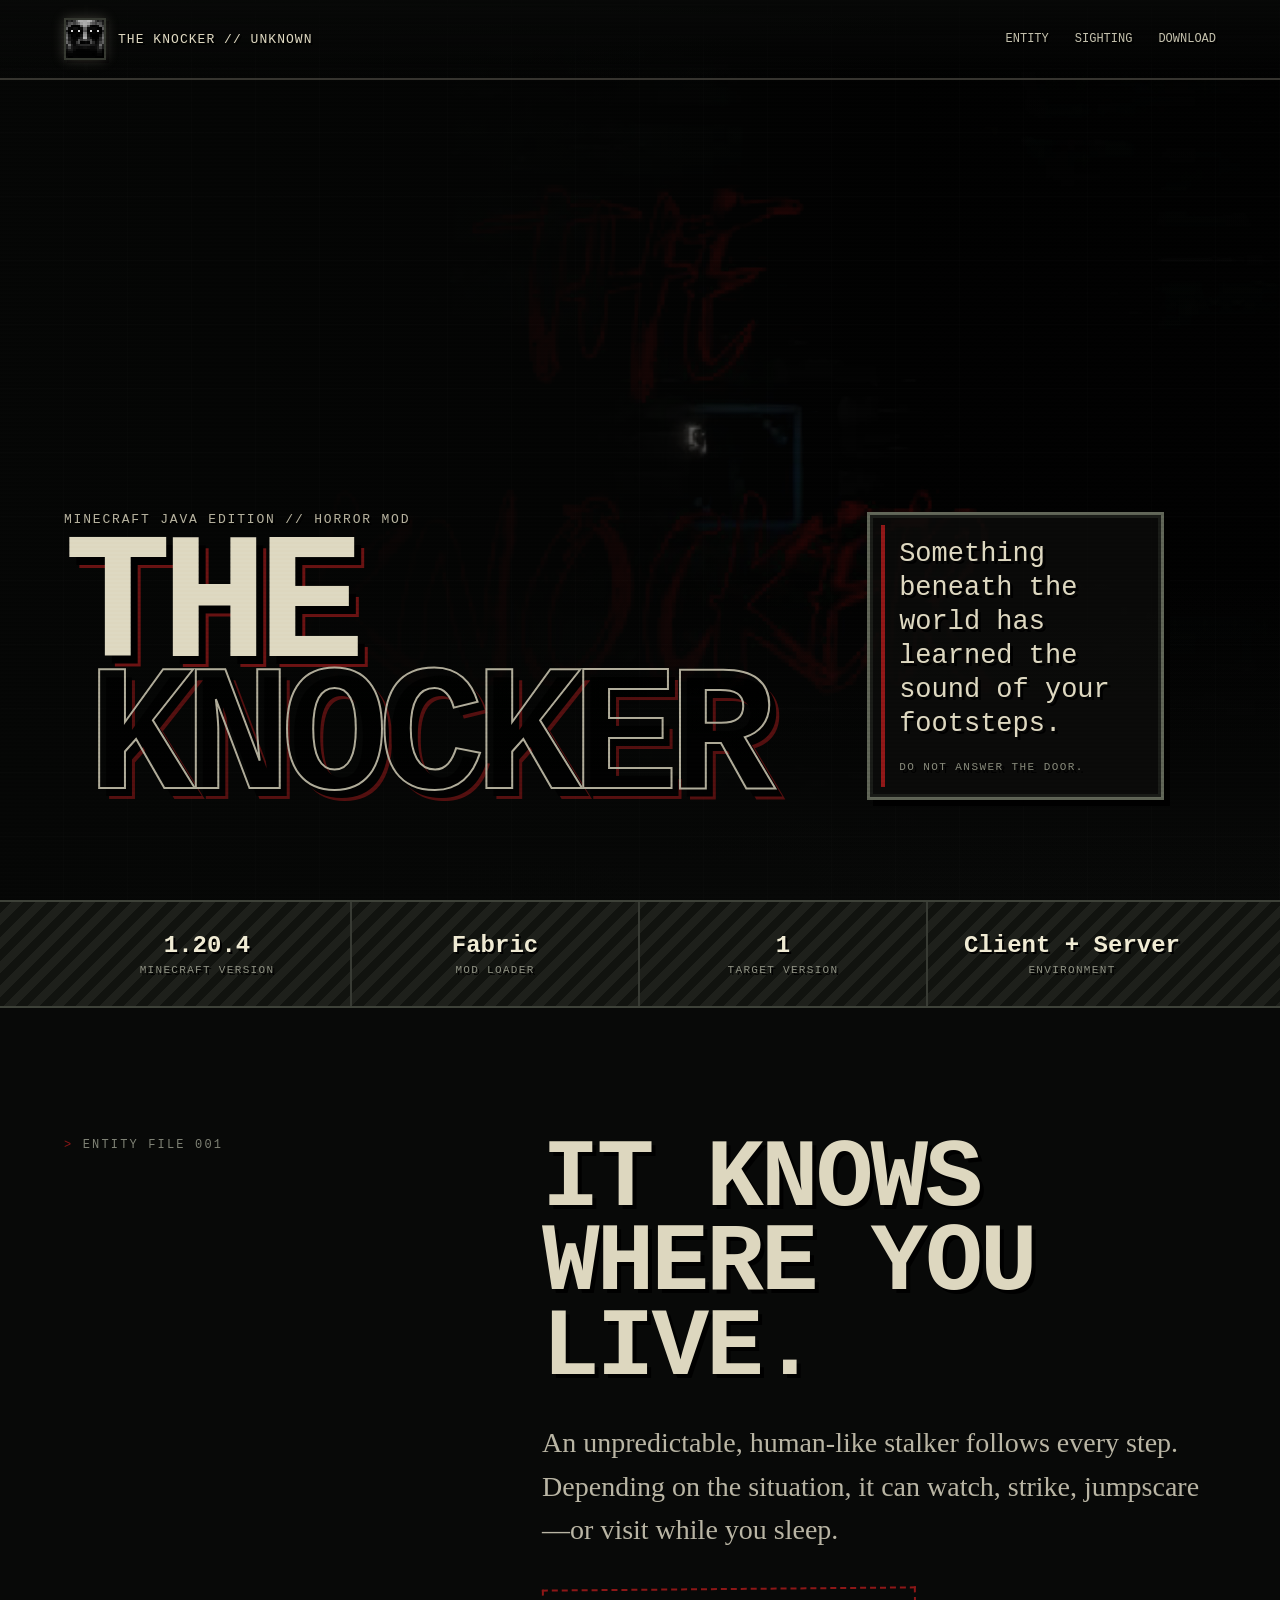
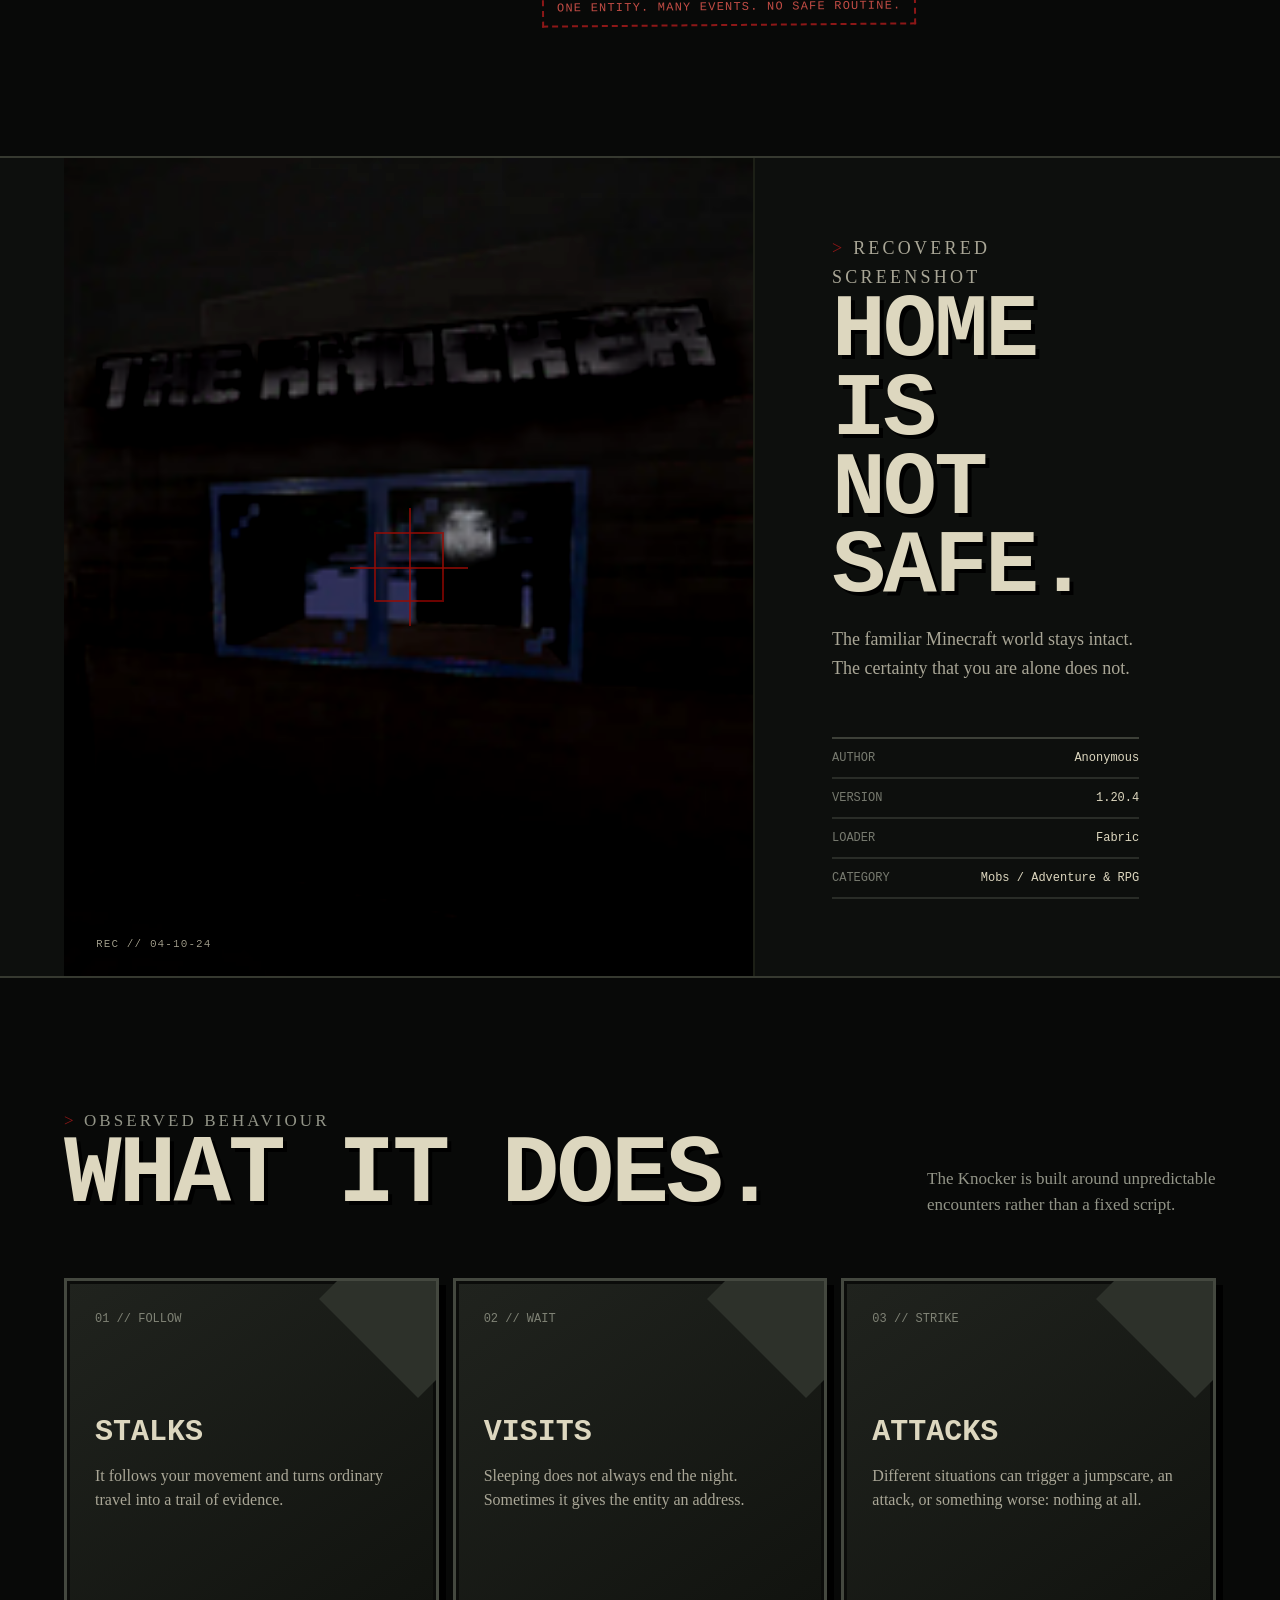
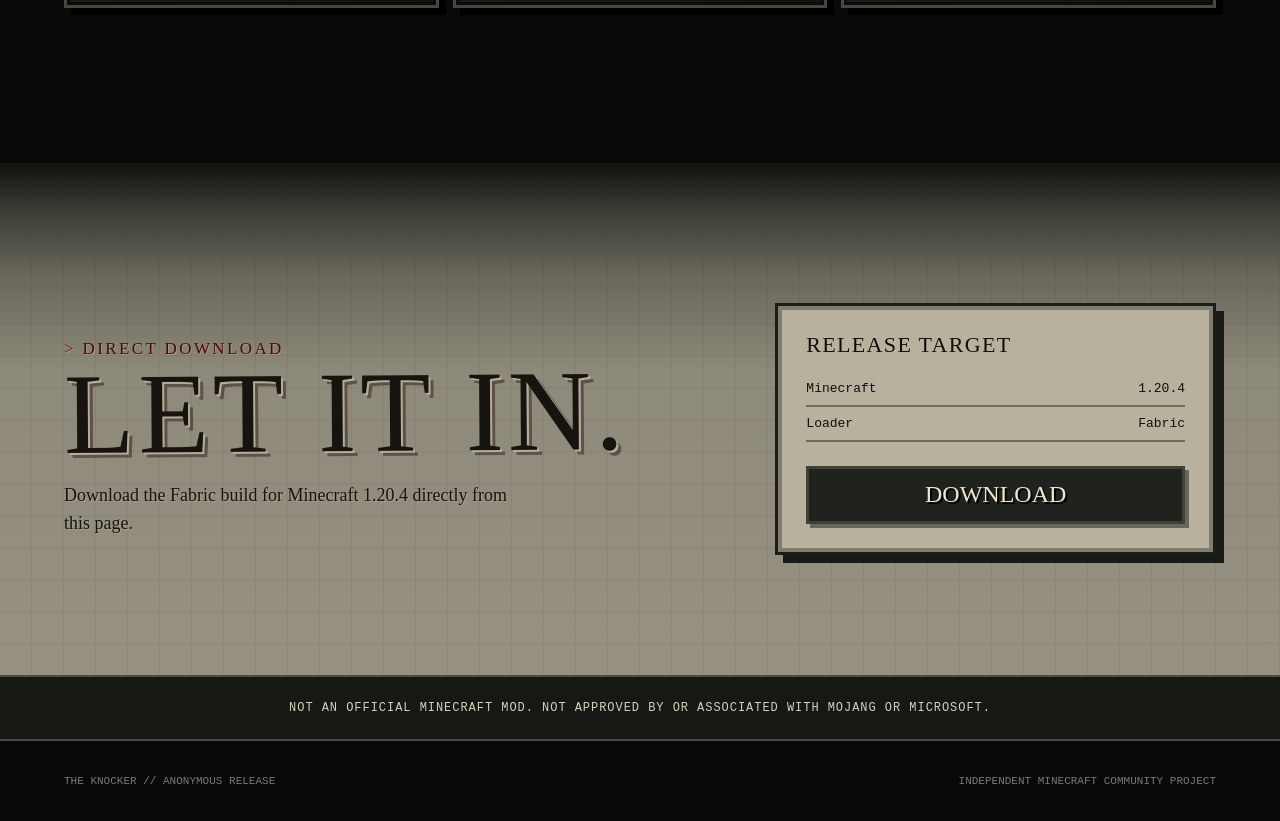
==== index.html @ 74c3fe3a "Publish The Knocker site" ====
<!doctype html>
<html lang="en">
<head>
  <meta charset="utf-8" />
  <meta name="viewport" content="width=device-width,initial-scale=1" />
  <meta name="referrer" content="no-referrer" />
  <meta http-equiv="Content-Security-Policy" content="default-src 'self'; style-src 'self' 'unsafe-inline' https://fonts.googleapis.com; font-src https://fonts.gstatic.com; img-src 'self'; script-src 'self' 'unsafe-inline'; connect-src 'none'; object-src 'none'; base-uri 'none'; form-action 'none'; upgrade-insecure-requests" />
  <meta name="theme-color" content="#090908" />
  <meta name="description" content="The Knocker — an unpredictable stalker for Minecraft. It follows every step and may visit while you sleep." />
  <title>The Knocker — Minecraft Horror Mod</title>
  <link rel="preconnect" href="https://fonts.googleapis.com" />
  <link rel="preconnect" href="https://fonts.gstatic.com" crossorigin />
  <link href="https://fonts.googleapis.com/css2?family=Creepster&family=Pixelify+Sans:wght@400..700&family=Special+Elite&display=swap" rel="stylesheet" />
  <style>
    :root { --void:#080908; --coal:#111310; --stone:#252821; --bone:#ddd7bf; --ash:#9c9a8d; --blood:#8d1717; --pixel:"Pixelify Sans","Courier New",monospace; --type:"Special Elite",Georgia,serif; --horror:"Creepster","Special Elite",serif; --gutter:clamp(20px,5vw,76px); }
    *{box-sizing:border-box} html{scroll-behavior:smooth;background:var(--void)} body{margin:0;background:var(--void);color:var(--bone);font-family:var(--pixel);overflow-x:hidden}
    body::after{content:"";position:fixed;inset:0;z-index:50;pointer-events:none;opacity:.11;background:repeating-linear-gradient(0deg,transparent 0 2px,#fff 3px,transparent 4px);mix-blend-mode:overlay}
    a{color:inherit} ::selection{background:var(--blood);color:#fff}.shell{width:min(1180px,calc(100% - var(--gutter)*2));margin-inline:auto}.pixel{image-rendering:pixelated}
    header{position:absolute;inset:0 0 auto;z-index:10;display:flex;align-items:center;justify-content:space-between;padding:18px var(--gutter);border-bottom:2px solid rgba(221,215,191,.22);background:linear-gradient(#070807e8,transparent)}
    .brand{display:flex;align-items:center;gap:12px;text-decoration:none;font-size:13px;letter-spacing:.08em;text-shadow:2px 2px #000}.brand img{width:42px;height:42px;object-fit:contain;background:#000;border:2px solid #34372f;box-shadow:inset 0 0 0 2px #090a09,0 0 12px rgba(221,215,191,.22),3px 3px #000}
    nav{display:flex;gap:26px}nav a{text-decoration:none;text-transform:uppercase;font-size:12px;color:#c1bea9;text-shadow:2px 2px #000}nav a:hover{color:#fff}
    .hero{position:relative;min-height:100svh;display:grid;align-items:end;isolation:isolate;background:#070807;overflow:hidden}.hero-bg{position:absolute;inset:0;z-index:-3;background:url("assets/knocker-head.webp") center/cover no-repeat;filter:brightness(.72) contrast(1.16) saturate(.72)}
    .hero::before{content:"";position:absolute;inset:0;z-index:-2;background:linear-gradient(90deg,rgba(5,6,5,.95) 0%,rgba(5,6,5,.58) 46%,rgba(5,6,5,.18) 72%),linear-gradient(0deg,var(--void) 0%,transparent 36%),radial-gradient(circle at 73% 46%,transparent 0 4%,rgba(0,0,0,.62) 52%,rgba(0,0,0,.9) 100%)}
    .hero::after{content:"";position:absolute;inset:0;z-index:-1;background:repeating-linear-gradient(90deg,transparent 0 63px,rgba(255,255,255,.018) 64px),repeating-linear-gradient(0deg,transparent 0 63px,rgba(255,255,255,.016) 64px)}
    .hero-inner{display:grid;grid-template-columns:1.15fr .85fr;gap:clamp(40px,8vw,110px);align-items:end;padding-top:140px;padding-bottom:92px}.kicker{margin:0 0 16px;color:#b5b19d;font-size:13px;letter-spacing:.14em;text-transform:uppercase;text-shadow:2px 2px #000}
    h1{margin:0;font-size:clamp(76px,14vw,196px);line-height:.74;letter-spacing:-.06em;text-transform:uppercase;text-shadow:7px 8px #000,10px 11px 0 rgba(141,23,23,.72)}h1 span{display:block;margin-left:.13em;color:transparent;-webkit-text-stroke:2px var(--bone);opacity:.78}
    .quote{position:relative;margin:0 0 8px;padding:22px 24px 22px 29px;border:3px solid #5d6254;background:rgba(11,12,10,.82);box-shadow:inset 0 0 0 3px #191b17,6px 6px #000;font-size:clamp(18px,2.5vw,27px);line-height:1.26;text-shadow:3px 3px #000}.quote::before{content:"";position:absolute;left:11px;top:10px;bottom:10px;width:4px;background:var(--blood)}.quote small{display:block;margin-top:20px;color:#858778;font-size:11px;letter-spacing:.13em;text-transform:uppercase}
    .stats{position:relative;border-block:2px solid #3e4239;background:#11130f}.stats::before{content:"";position:absolute;inset:0;opacity:.22;background:linear-gradient(135deg,transparent 25%,#4b5044 25% 50%,transparent 50% 75%,#4b5044 75%);background-size:24px 24px}.stats-grid{position:relative;display:grid;grid-template-columns:repeat(4,1fr)}.stat{padding:30px 22px;border-right:2px solid #383b34;text-align:center;text-shadow:2px 2px #000}.stat:last-child{border-right:0}.stat b{display:block;font-size:24px;color:#f0ebd4}.stat span{display:block;margin-top:5px;color:#8f9183;font-size:11px;letter-spacing:.12em;text-transform:uppercase}
    .intro{padding:130px 0}.section-grid{display:grid;grid-template-columns:.7fr 1.3fr;gap:clamp(50px,9vw,140px)}.label{margin:0;color:#7f8275;font-size:12px;letter-spacing:.18em;text-transform:uppercase}.label::before{content:"> ";color:var(--blood)}h2{margin:0;font-size:clamp(46px,7.5vw,102px);line-height:.88;letter-spacing:-.03em;text-transform:uppercase;text-shadow:4px 4px #000}.lede{max-width:680px;margin:30px 0 0;color:#b9b5a4;font:clamp(19px,2.2vw,28px)/1.55 var(--type)}.warning-line{display:inline-block;margin-top:36px;padding:10px 13px;border:2px dashed var(--blood);color:#c14c45;font-size:12px;letter-spacing:.1em;text-transform:uppercase;transform:rotate(-.5deg)}
    .sighting{border-block:2px solid #363930;background:#0d0f0d}.sighting-grid{display:grid;grid-template-columns:1.2fr .8fr;min-height:650px}.sighting-image{position:relative;min-height:520px;border-right:2px solid #363930;background:url("assets/knocker-banner.webp") center/cover no-repeat;filter:brightness(.85) contrast(1.22)}.sighting-image::after{content:"REC // 04-10-24";position:absolute;left:22px;bottom:18px;padding:8px 10px;background:#050605c7;color:#b9b6a6;font-size:11px;letter-spacing:.1em}.cross{position:absolute;left:50%;top:50%;width:70px;height:70px;border:2px solid rgba(173,38,31,.75);transform:translate(-50%,-50%)}.cross::before,.cross::after{content:"";position:absolute;background:rgba(173,38,31,.75)}.cross::before{left:-26px;right:-26px;top:33px;height:2px}.cross::after{top:-26px;bottom:-26px;left:33px;width:2px}
    .sighting-copy{display:flex;flex-direction:column;justify-content:space-between;padding:clamp(40px,6vw,82px)}.sighting-copy h2{font-size:clamp(52px,7vw,92px)}.sighting-copy p{color:#a9a696;font:18px/1.6 var(--type)}.case{margin:36px 0 0;border-top:2px solid #3d4038}.row{display:grid;grid-template-columns:130px 1fr;padding:12px 0;border-bottom:2px solid #292c27;font-size:12px}.row span:first-child{color:#777a6f;text-transform:uppercase}.row span:last-child{text-align:right}
    .behaviour{padding:130px 0 155px}.behaviour-head{display:flex;align-items:end;justify-content:space-between;gap:40px;margin-bottom:60px}.behaviour-head p{max-width:34ch;margin:0;color:#929487;font:17px/1.55 var(--type)}.tiles{display:grid;grid-template-columns:repeat(3,1fr);gap:14px}.tile{position:relative;min-height:330px;padding:28px;border:3px solid #44483f;background:linear-gradient(145deg,#20231e,#11130f);box-shadow:inset 0 0 0 3px #0b0c0a,7px 7px #000;overflow:hidden}.tile::before{content:"";position:absolute;width:140px;height:140px;right:-52px;top:-52px;background:#2d312a;transform:rotate(45deg)}.tile-num{position:relative;color:#7f8275;font-size:12px}.tile h3{position:relative;margin:88px 0 15px;font-size:30px;text-transform:uppercase}.tile p{position:relative;margin:0;color:#aaa797;font:16px/1.5 var(--type)}
    .download{position:relative;padding:140px 0 120px;background:linear-gradient(180deg,#10110e 0,#3b3b34 46px,#69675b 112px,#8e8a7b 210px,#969181 100%);color:#100f0d;overflow:hidden}.download::before{content:"";position:absolute;inset:0;opacity:.19;background:repeating-linear-gradient(0deg,transparent 0 31px,#37382f 32px),repeating-linear-gradient(90deg,transparent 0 31px,#37382f 32px)}.download-grid{position:relative;display:grid;grid-template-columns:1.15fr .85fr;gap:clamp(40px,9vw,120px);align-items:end}.download h2{font-family:var(--horror);font-weight:400;letter-spacing:.035em;color:#17140f;text-shadow:2px 2px #b4ae99,5px 5px rgba(25,4,3,.42);font-size:clamp(64px,9vw,132px);transform:rotate(-.4deg)}.download .label{color:#4b0907;font-family:var(--horror);font-size:17px;letter-spacing:.14em;text-shadow:1px 1px rgba(218,206,176,.35)}.download p{max-width:50ch;font:18px/1.55 var(--type);color:#161510;text-shadow:1px 1px rgba(222,215,192,.25)}.download-card{padding:28px;border:3px solid #1b1d19;background:#b8b19e;box-shadow:inset 0 0 0 4px #817d6e,8px 8px #181a16}.download-card strong{display:block;margin-bottom:16px;font:22px/1 var(--horror);letter-spacing:.06em;text-transform:uppercase}.download-card ul{margin:0 0 24px;padding:0;list-style:none;font-size:13px}.download-card li{display:flex;justify-content:space-between;padding:9px 0;border-bottom:2px solid #6f6c60}.cta{display:block;min-height:58px;padding:16px 20px;background:#20221d;color:#eee7cf;font:0/1 var(--horror);letter-spacing:.08em;text-align:center;text-decoration:none;text-transform:uppercase;box-shadow:inset 0 0 0 3px #3e4138,4px 4px #68665d;text-shadow:2px 2px #000;transition:background .16s ease,color .16s ease,letter-spacing .16s ease}.cta::after{content:attr(data-default);font-size:24px}.cta:hover,.cta:focus-visible{background:#2b0807;color:#f0ded2;letter-spacing:.12em}.cta:hover::after,.cta:focus-visible::after{content:attr(data-hover)}.cta:active{transform:translate(2px,2px);box-shadow:inset 0 0 0 3px #45483f,2px 2px #77756a}
    .download-card{position:relative;isolation:isolate}.cta[aria-disabled="true"]{cursor:pointer}
    .watchers{position:absolute;inset:-54px -38px;z-index:-1;pointer-events:none}
    .eye{--delay:.25s;position:absolute;width:70px;height:36px;filter:drop-shadow(0 3px 7px rgba(0,0,0,.9));opacity:0;transform:scale(.45) rotate(var(--rot,-2deg));transition:opacity .25s ease,transform .3s cubic-bezier(.2,1.5,.4,1)}
    .eye::before{display:none}
    .eyeball{position:absolute;top:10px;width:26px;height:16px;overflow:hidden;border:1px solid #3b1715;background:linear-gradient(110deg,rgba(84,18,15,.55),transparent 28% 70%,rgba(104,19,17,.62)),radial-gradient(ellipse at 48% 45%,#ddd5bd 0 28%,#b5aa91 62%,#6f6353 100%);box-shadow:inset 0 4px 5px rgba(33,2,2,.58),inset 0 -2px 3px rgba(73,4,4,.72),0 0 5px rgba(142,24,20,.7);transform:skewX(var(--skew,0deg));animation:eye-blink 3.6s var(--delay) infinite;clip-path:polygon(0 53%,12% 19%,42% 2%,77% 13%,100% 47%,88% 80%,53% 100%,18% 87%)}
    .eyeball.left{left:7px;--skew:-8deg}.eyeball.right{right:7px;top:11px;--skew:7deg;clip-path:polygon(0 45%,18% 13%,53% 1%,88% 18%,100% 58%,79% 89%,42% 100%,10% 78%)}
    .eyeball::before{content:"";position:absolute;inset:-5px;z-index:1;opacity:.95;background:linear-gradient(18deg,transparent 47%,#8f1917 48% 51%,transparent 52%),linear-gradient(42deg,transparent 46%,#66100f 47% 50%,transparent 51%),linear-gradient(-22deg,transparent 45%,#a1221d 46% 49%,transparent 50%),linear-gradient(-51deg,transparent 47%,#751311 48% 51%,transparent 52%);mix-blend-mode:multiply;transform:scale(1.15)}
    .eyeball::after{content:"";position:absolute;inset:0;z-index:3;background:linear-gradient(#170303a8,transparent 36% 66%,#2503029c);box-shadow:inset 0 0 5px #3d0807}
    .pupil{position:absolute;left:50%;top:52%;z-index:2;width:11px;height:13px;border-radius:48%;background:radial-gradient(circle at 33% 26%,#e6dec8 0 4%,transparent 5%),radial-gradient(circle,#000 0 57%,#30120e 59% 71%,#090807 73%);box-shadow:0 0 0 1px rgba(80,9,7,.72),0 0 4px #3e0504;transform:translate(calc(-50% + var(--look-x,0px)),calc(-50% + var(--look-y,0px)));transition:transform .07s linear}
    .eye:nth-child(1){left:2%;top:11%;--rot:-12deg;--delay:.15s}.eye:nth-child(2){left:36%;top:0;--rot:7deg;--delay:.5s}.eye:nth-child(3){right:1%;top:17%;--rot:14deg;--delay:.3s}.eye:nth-child(4){right:0;top:59%;--rot:-8deg;--delay:.8s}.eye:nth-child(5){right:24%;bottom:0;--rot:9deg;--delay:.12s}.eye:nth-child(6){left:18%;bottom:2%;--rot:-14deg;--delay:.65s}.eye:nth-child(7){left:0;top:62%;--rot:5deg;--delay:.95s}.download-card:is(:hover,:focus-within) .eye{opacity:.98;transform:scale(1) rotate(var(--rot,-2deg))}.download-card:is(:hover,:focus-within){box-shadow:inset 0 0 0 4px #aaa58f,8px 8px #22241f,0 0 32px rgba(141,23,23,.2)}
    .fright{position:fixed;inset:0;z-index:100;display:grid;place-items:center;background:radial-gradient(circle,rgba(72,0,0,.35),rgba(0,0,0,.96) 64%);opacity:0;visibility:hidden;pointer-events:none}.fright strong{position:relative;color:#e6dfc7;font-size:clamp(38px,8vw,110px);line-height:.9;text-align:center;text-shadow:-4px 0 #8d1717,4px 0 #23331e,8px 8px #000;transform:scale(.72)}.fright strong::after{content:"IT KNOWS YOU CLICKED";position:absolute;inset:0;color:#8d1717;clip-path:inset(46% 0 38% 0);transform:translateX(7px)}body.haunted .fright{visibility:visible;animation:fright-in 1.45s ease both}body.haunted .fright strong{animation:message-hit 1.45s steps(2,end) both}body.haunted main{animation:screen-jolt .34s steps(2,end) 2}
    @keyframes eye-blink{0%,38%,42%,100%{scale:1 1}40%{scale:1 .04}}@keyframes fright-in{0%{opacity:0}10%,72%{opacity:1}100%{opacity:0}}@keyframes message-hit{0%{transform:scale(.65);filter:blur(5px)}12%{transform:scale(1.04);filter:none}45%{transform:translateX(-7px) skewX(2deg)}48%{transform:translateX(8px) skewX(-3deg)}100%{transform:scale(.98)}}@keyframes screen-jolt{0%,100%{transform:none}25%{transform:translate(4px,-3px)}50%{transform:translate(-5px,2px)}75%{transform:translate(2px,4px)}}
    .legal{padding:22px var(--gutter);border-block:2px solid #4a4d44;background:#161814;color:#d5d0bd;text-align:center;font-size:12px;letter-spacing:.08em;line-height:1.5;text-transform:uppercase}footer{display:flex;justify-content:space-between;gap:30px;padding:34px var(--gutter);color:#797b70;font-size:11px;text-transform:uppercase}.reveal{opacity:0;transform:translateY(24px);transition:.7s ease}.reveal.visible{opacity:1;transform:none}
    @media(max-width:820px){nav{display:none}.hero-inner,.section-grid,.sighting-grid,.download-grid{grid-template-columns:1fr}.hero-inner{gap:44px;padding-top:150px;padding-bottom:100px}.hero::before{background:linear-gradient(0deg,var(--void),transparent 60%),rgba(0,0,0,.46)}.quote{max-width:520px}.stats-grid{grid-template-columns:1fr 1fr}.stat:nth-child(2){border-right:0}.stat:nth-child(-n+2){border-bottom:2px solid #383b34}.sighting-image{border-right:0;border-bottom:2px solid #363930}.behaviour-head,footer{align-items:flex-start;flex-direction:column}.tiles{grid-template-columns:1fr}.tile{min-height:270px}.tile h3{margin-top:60px}}
    @media(prefers-reduced-motion:reduce){html{scroll-behavior:auto}.reveal{opacity:1;transform:none;transition:none}.download-card:is(:hover,:focus-within) .eye{animation:none}body.haunted .fright{animation:none;opacity:1;visibility:visible}body.haunted .fright strong,body.haunted main{animation:none}}
  </style>
</head>
<body>
  <header><a class="brand" href="#top"><img class="pixel" src="assets/knocker-icon.webp" alt="The Knocker mod icon" /><span>THE KNOCKER // UNKNOWN</span></a><nav aria-label="Main navigation"><a href="#entity">Entity</a><a href="#sighting">Sighting</a><a href="#download">Download</a></nav></header>
  <main id="top">
    <section class="hero" aria-labelledby="hero-title"><div class="hero-bg" aria-hidden="true"></div><div class="shell hero-inner"><div><p class="kicker">Minecraft Java Edition // Horror Mod</p><h1 id="hero-title">The <span>Knocker</span></h1></div><blockquote class="quote">Something beneath the world has learned the sound of your footsteps.<small>Do not answer the door.</small></blockquote></div></section>
    <section class="stats" aria-label="Mod facts"><div class="shell stats-grid"><div class="stat"><b>1.20.4</b><span>Minecraft version</span></div><div class="stat"><b>Fabric</b><span>Mod loader</span></div><div class="stat"><b>1</b><span>Target version</span></div><div class="stat"><b>Client + Server</b><span>Environment</span></div></div></section>
    <section class="intro shell" id="entity"><div class="section-grid reveal"><p class="label">Entity file 001</p><div><h2>It knows<br>where you live.</h2><p class="lede">An unpredictable, human-like stalker follows every step. Depending on the situation, it can watch, strike, jumpscare—or visit while you sleep.</p><span class="warning-line">One entity. Many events. No safe routine.</span></div></div></section>
    <section class="sighting" id="sighting" aria-labelledby="sighting-title"><div class="shell sighting-grid"><div class="sighting-image" role="img" aria-label="Official The Knocker mod banner showing a dark Minecraft room"><div class="cross" aria-hidden="true"></div></div><div class="sighting-copy reveal"><div><p class="label">Recovered screenshot</p><h2 id="sighting-title">Home is<br>not safe.</h2><p>The familiar Minecraft world stays intact. The certainty that you are alone does not.</p></div><div class="case"><div class="row"><span>Author</span><span>Anonymous</span></div><div class="row"><span>Version</span><span>1.20.4</span></div><div class="row"><span>Loader</span><span>Fabric</span></div><div class="row"><span>Category</span><span>Mobs / Adventure &amp; RPG</span></div></div></div></div></section>
    <section class="behaviour shell"><div class="behaviour-head reveal"><div><p class="label">Observed behaviour</p><h2>What it does.</h2></div><p>The Knocker is built around unpredictable encounters rather than a fixed script.</p></div><div class="tiles reveal"><article class="tile"><span class="tile-num">01 // FOLLOW</span><h3>Stalks</h3><p>It follows your movement and turns ordinary travel into a trail of evidence.</p></article><article class="tile"><span class="tile-num">02 // WAIT</span><h3>Visits</h3><p>Sleeping does not always end the night. Sometimes it gives the entity an address.</p></article><article class="tile"><span class="tile-num">03 // STRIKE</span><h3>Attacks</h3><p>Different situations can trigger a jumpscare, an attack, or something worse: nothing at all.</p></article></div></section>
    <section class="download" id="download"><div class="shell download-grid reveal"><div><p class="label">Direct download</p><h2>Let it in.</h2><p>Download the Fabric build for Minecraft 1.20.4 directly from this page.</p></div><aside class="download-card"><div class="watchers" aria-hidden="true"><i class="eye"><span class="eyeball left"><b class="pupil"></b></span><span class="eyeball right"><b class="pupil"></b></span></i><i class="eye"><span class="eyeball left"><b class="pupil"></b></span><span class="eyeball right"><b class="pupil"></b></span></i><i class="eye"><span class="eyeball left"><b class="pupil"></b></span><span class="eyeball right"><b class="pupil"></b></span></i><i class="eye"><span class="eyeball left"><b class="pupil"></b></span><span class="eyeball right"><b class="pupil"></b></span></i><i class="eye"><span class="eyeball left"><b class="pupil"></b></span><span class="eyeball right"><b class="pupil"></b></span></i><i class="eye"><span class="eyeball left"><b class="pupil"></b></span><span class="eyeball right"><b class="pupil"></b></span></i><i class="eye"><span class="eyeball left"><b class="pupil"></b></span><span class="eyeball right"><b class="pupil"></b></span></i></div><strong>Release target</strong><ul><li><span>Minecraft</span><span>1.20.4</span></li><li><span>Loader</span><span>Fabric</span></li></ul><a class="cta" id="direct-download" href="#" aria-disabled="true" data-default="Download" data-hover="Are you ready?">Download</a></aside></div></section>
  </main>
  <div class="fright" aria-live="assertive"><strong>IT KNOWS<br>YOU CLICKED</strong></div>
  <div class="legal">Not an official Minecraft mod. Not approved by or associated with Mojang or Microsoft.</div>
  <footer><span>THE KNOCKER // ANONYMOUS RELEASE</span><span>Independent Minecraft community project</span></footer>
  <script>
    const downloadTarget = "";
    const downloadButton = document.querySelector('#direct-download');
    const downloadCard = document.querySelector('.download-card');
    const eyes = document.querySelectorAll('.eye');
    if (downloadTarget) {
      downloadButton.href = downloadTarget;
      downloadButton.textContent = 'Download The Knocker .jar';
      downloadButton.removeAttribute('aria-disabled');
      downloadButton.setAttribute('download', 'the-knocker-fabric-1.20.4.jar');
    }
    downloadCard.addEventListener('pointermove', (event) => {
      eyes.forEach((eye) => {
        const box = eye.getBoundingClientRect();
        const dx = event.clientX - (box.left + box.width / 2);
        const dy = event.clientY - (box.top + box.height / 2);
        const length = Math.max(1, Math.hypot(dx, dy));
        eye.style.setProperty('--look-x', `${dx / length * 4}px`);
        eye.style.setProperty('--look-y', `${dy / length * 3}px`);
      });
    });
    downloadButton.addEventListener('click', (event) => {
      event.preventDefault();
      document.body.classList.remove('haunted');
      void document.body.offsetWidth;
      document.body.classList.add('haunted');
      setTimeout(() => document.body.classList.remove('haunted'), 1500);
      if (downloadTarget) setTimeout(() => { window.location.href = downloadTarget; }, 1050);
    });
    const observer=new IntersectionObserver((entries)=>entries.forEach((entry)=>{if(entry.isIntersecting){entry.target.classList.add('visible');observer.unobserve(entry.target)}}),{threshold:.12});document.querySelectorAll('.reveal').forEach((el)=>observer.observe(el));
  </script>
</body>
</html>
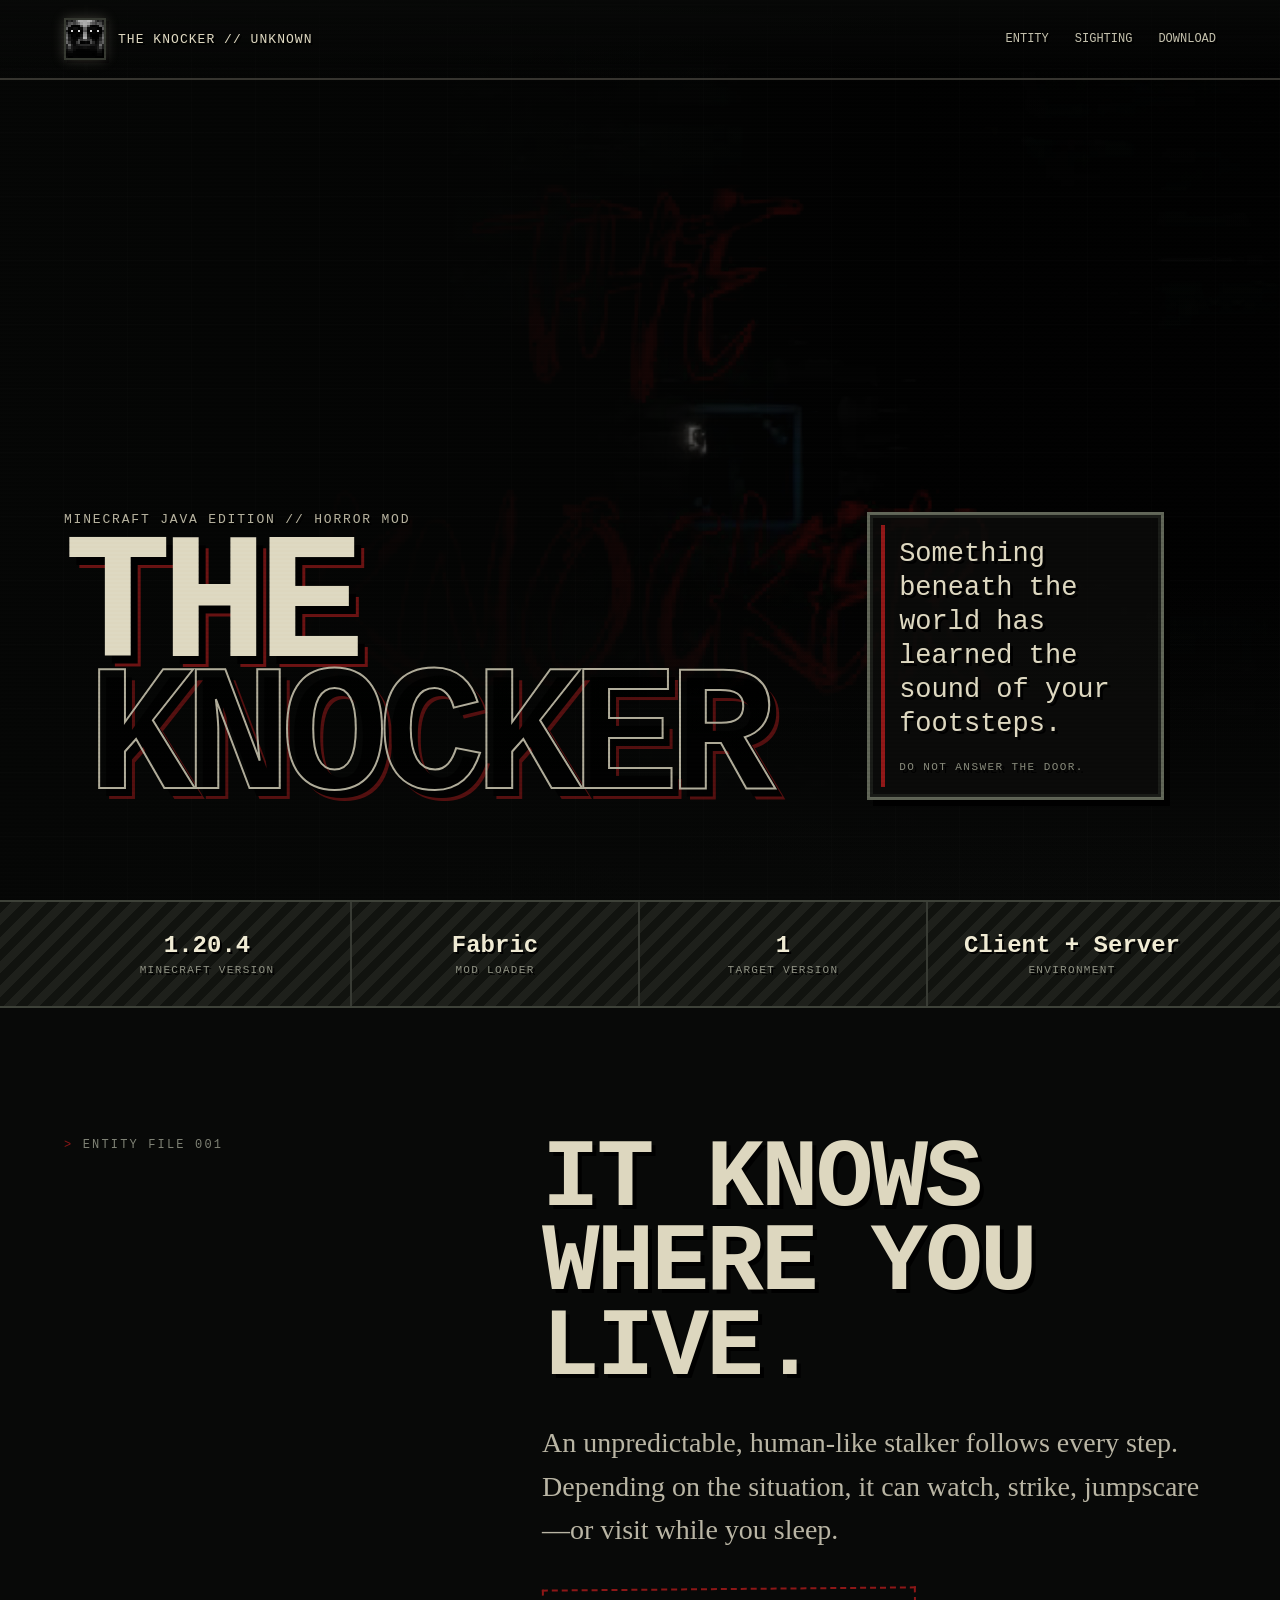
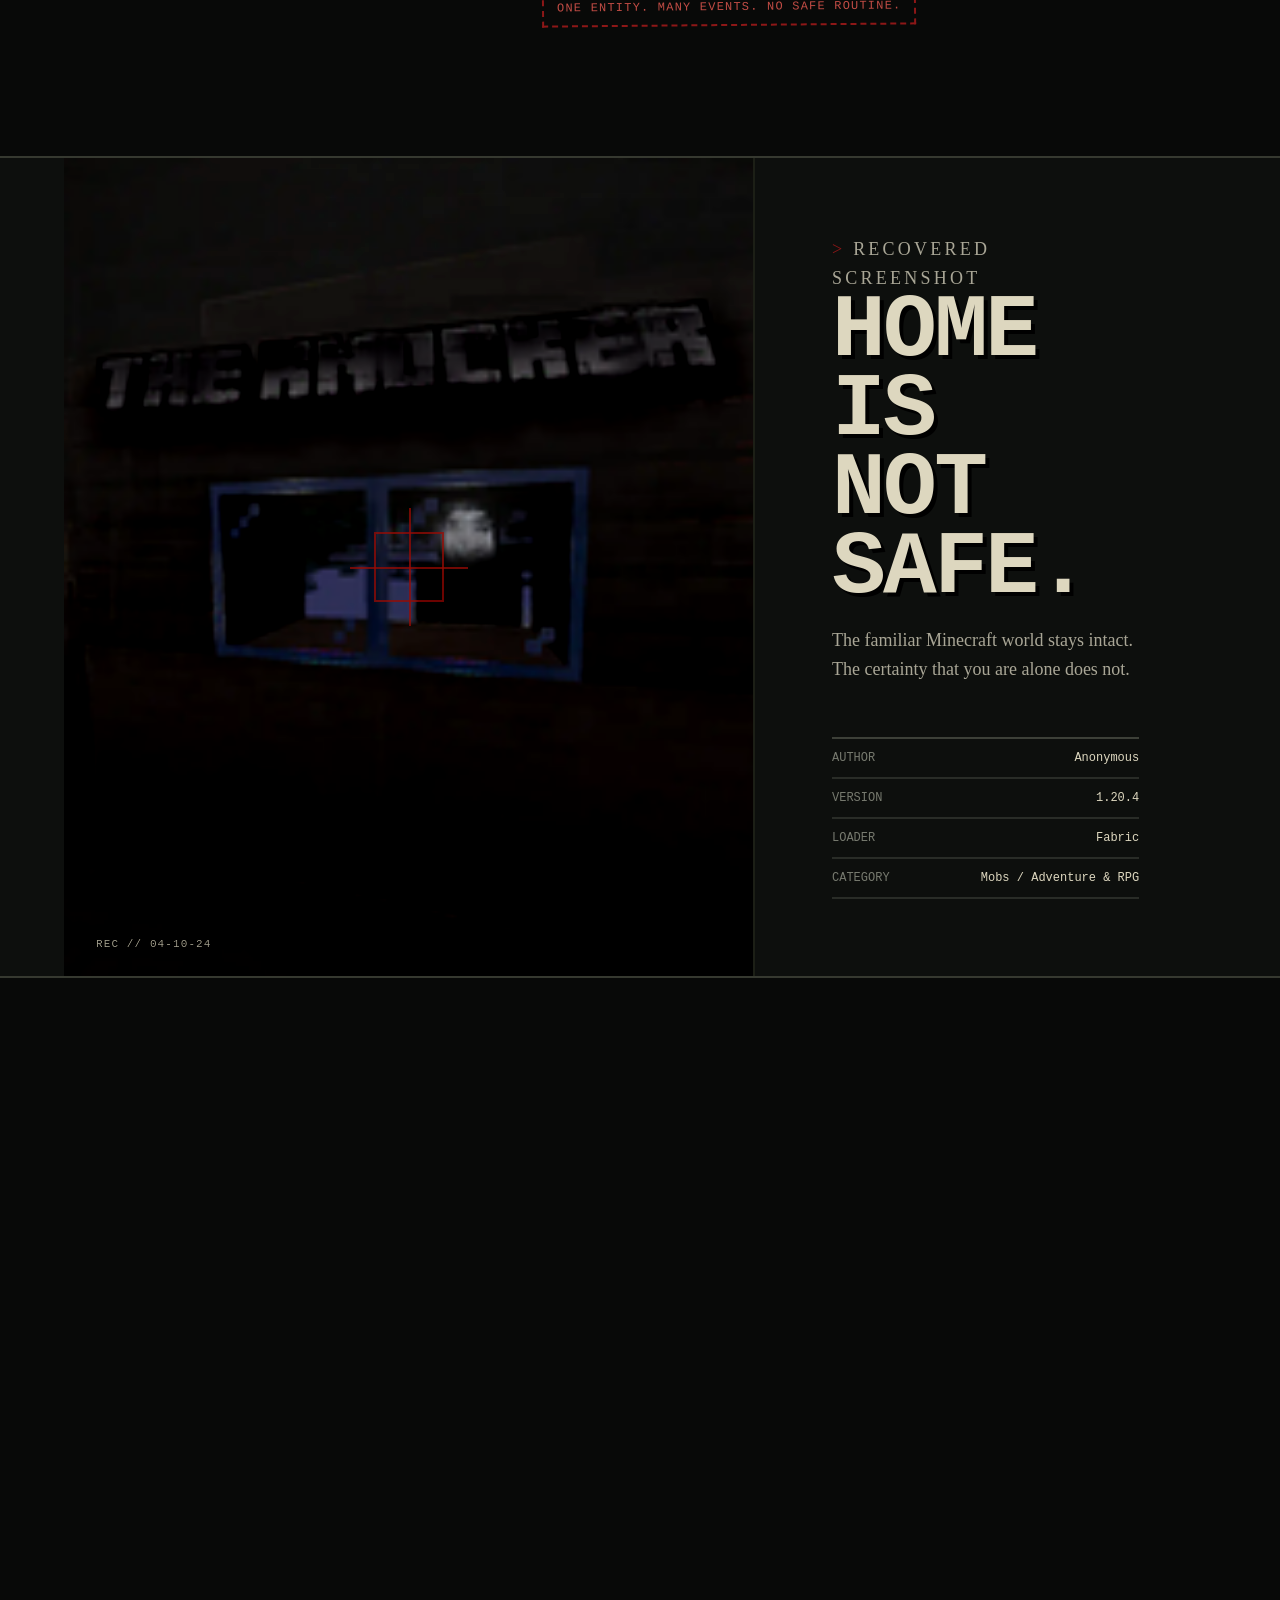
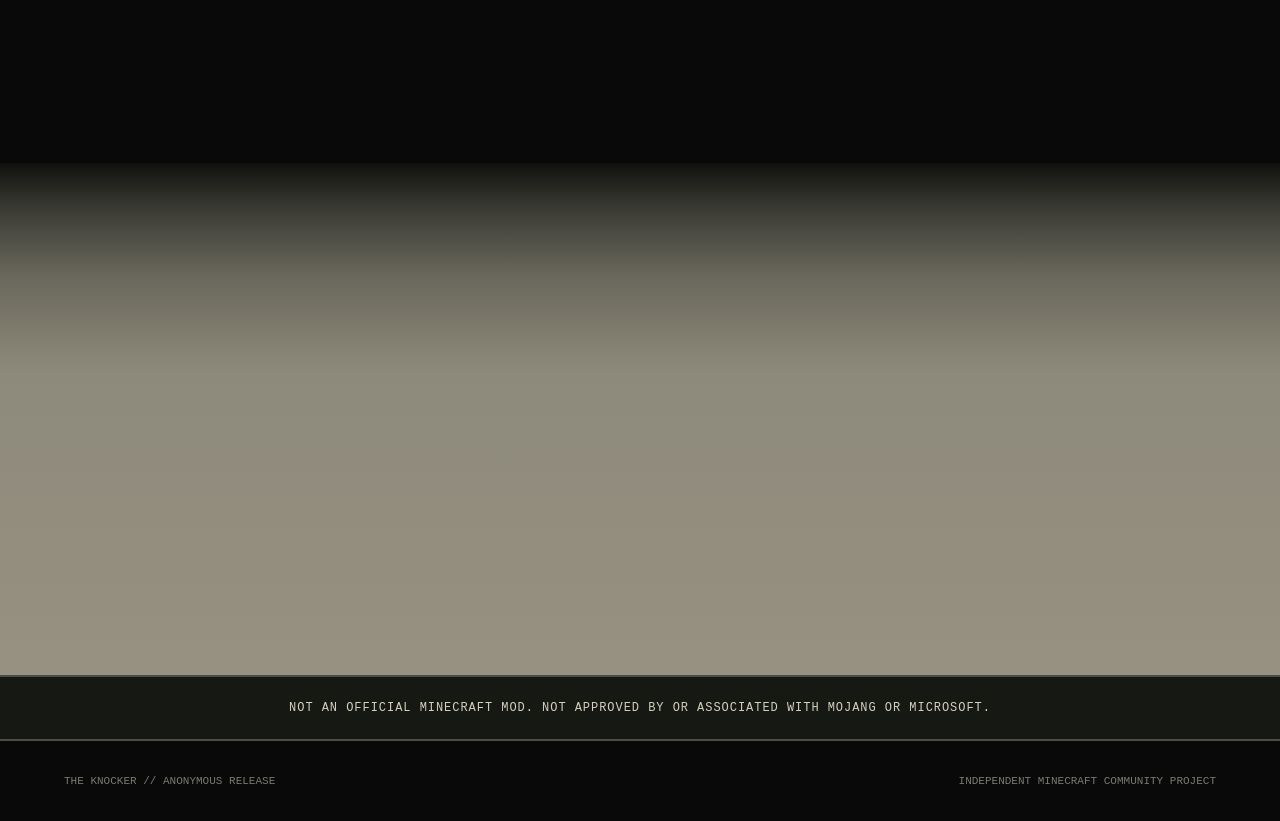
==== commit b9601ac8: "Harden download flow and optimize rendering" ====
--- a/index.html
+++ b/index.html
@@ -4,7 +4,7 @@
   <meta charset="utf-8" />
   <meta name="viewport" content="width=device-width,initial-scale=1" />
   <meta name="referrer" content="no-referrer" />
-  <meta http-equiv="Content-Security-Policy" content="default-src 'self'; style-src 'self' 'unsafe-inline' https://fonts.googleapis.com; font-src https://fonts.gstatic.com; img-src 'self'; script-src 'self' 'unsafe-inline'; connect-src 'none'; object-src 'none'; base-uri 'none'; form-action 'none'; upgrade-insecure-requests" />
+  <meta http-equiv="Content-Security-Policy" content="default-src 'self'; style-src 'self' 'unsafe-inline' https://fonts.googleapis.com; font-src https://fonts.gstatic.com; img-src 'self'; script-src 'self' 'unsafe-inline'; connect-src 'self'; object-src 'none'; base-uri 'none'; form-action 'none'; upgrade-insecure-requests" />
   <meta name="theme-color" content="#090908" />
   <meta name="description" content="The Knocker — an unpredictable stalker for Minecraft. It follows every step and may visit while you sleep." />
   <title>The Knocker — Minecraft Horror Mod</title>
@@ -27,7 +27,7 @@
     .quote{position:relative;margin:0 0 8px;padding:22px 24px 22px 29px;border:3px solid #5d6254;background:rgba(11,12,10,.82);box-shadow:inset 0 0 0 3px #191b17,6px 6px #000;font-size:clamp(18px,2.5vw,27px);line-height:1.26;text-shadow:3px 3px #000}.quote::before{content:"";position:absolute;left:11px;top:10px;bottom:10px;width:4px;background:var(--blood)}.quote small{display:block;margin-top:20px;color:#858778;font-size:11px;letter-spacing:.13em;text-transform:uppercase}
     .stats{position:relative;border-block:2px solid #3e4239;background:#11130f}.stats::before{content:"";position:absolute;inset:0;opacity:.22;background:linear-gradient(135deg,transparent 25%,#4b5044 25% 50%,transparent 50% 75%,#4b5044 75%);background-size:24px 24px}.stats-grid{position:relative;display:grid;grid-template-columns:repeat(4,1fr)}.stat{padding:30px 22px;border-right:2px solid #383b34;text-align:center;text-shadow:2px 2px #000}.stat:last-child{border-right:0}.stat b{display:block;font-size:24px;color:#f0ebd4}.stat span{display:block;margin-top:5px;color:#8f9183;font-size:11px;letter-spacing:.12em;text-transform:uppercase}
     .intro{padding:130px 0}.section-grid{display:grid;grid-template-columns:.7fr 1.3fr;gap:clamp(50px,9vw,140px)}.label{margin:0;color:#7f8275;font-size:12px;letter-spacing:.18em;text-transform:uppercase}.label::before{content:"> ";color:var(--blood)}h2{margin:0;font-size:clamp(46px,7.5vw,102px);line-height:.88;letter-spacing:-.03em;text-transform:uppercase;text-shadow:4px 4px #000}.lede{max-width:680px;margin:30px 0 0;color:#b9b5a4;font:clamp(19px,2.2vw,28px)/1.55 var(--type)}.warning-line{display:inline-block;margin-top:36px;padding:10px 13px;border:2px dashed var(--blood);color:#c14c45;font-size:12px;letter-spacing:.1em;text-transform:uppercase;transform:rotate(-.5deg)}
-    .sighting{border-block:2px solid #363930;background:#0d0f0d}.sighting-grid{display:grid;grid-template-columns:1.2fr .8fr;min-height:650px}.sighting-image{position:relative;min-height:520px;border-right:2px solid #363930;background:url("assets/knocker-banner.webp") center/cover no-repeat;filter:brightness(.85) contrast(1.22)}.sighting-image::after{content:"REC // 04-10-24";position:absolute;left:22px;bottom:18px;padding:8px 10px;background:#050605c7;color:#b9b6a6;font-size:11px;letter-spacing:.1em}.cross{position:absolute;left:50%;top:50%;width:70px;height:70px;border:2px solid rgba(173,38,31,.75);transform:translate(-50%,-50%)}.cross::before,.cross::after{content:"";position:absolute;background:rgba(173,38,31,.75)}.cross::before{left:-26px;right:-26px;top:33px;height:2px}.cross::after{top:-26px;bottom:-26px;left:33px;width:2px}
+    .intro,.sighting,.behaviour,.download{content-visibility:auto;contain-intrinsic-size:auto 720px}.sighting{border-block:2px solid #363930;background:#0d0f0d}.sighting-grid{display:grid;grid-template-columns:1.2fr .8fr;min-height:650px}.sighting-image{position:relative;min-height:520px;border-right:2px solid #363930;background:url("assets/knocker-banner.webp") center/cover no-repeat;filter:brightness(.85) contrast(1.22)}.sighting-image::after{content:"REC // 04-10-24";position:absolute;left:22px;bottom:18px;padding:8px 10px;background:#050605c7;color:#b9b6a6;font-size:11px;letter-spacing:.1em}.cross{position:absolute;left:50%;top:50%;width:70px;height:70px;border:2px solid rgba(173,38,31,.75);transform:translate(-50%,-50%)}.cross::before,.cross::after{content:"";position:absolute;background:rgba(173,38,31,.75)}.cross::before{left:-26px;right:-26px;top:33px;height:2px}.cross::after{top:-26px;bottom:-26px;left:33px;width:2px}
     .sighting-copy{display:flex;flex-direction:column;justify-content:space-between;padding:clamp(40px,6vw,82px)}.sighting-copy h2{font-size:clamp(52px,7vw,92px)}.sighting-copy p{color:#a9a696;font:18px/1.6 var(--type)}.case{margin:36px 0 0;border-top:2px solid #3d4038}.row{display:grid;grid-template-columns:130px 1fr;padding:12px 0;border-bottom:2px solid #292c27;font-size:12px}.row span:first-child{color:#777a6f;text-transform:uppercase}.row span:last-child{text-align:right}
     .behaviour{padding:130px 0 155px}.behaviour-head{display:flex;align-items:end;justify-content:space-between;gap:40px;margin-bottom:60px}.behaviour-head p{max-width:34ch;margin:0;color:#929487;font:17px/1.55 var(--type)}.tiles{display:grid;grid-template-columns:repeat(3,1fr);gap:14px}.tile{position:relative;min-height:330px;padding:28px;border:3px solid #44483f;background:linear-gradient(145deg,#20231e,#11130f);box-shadow:inset 0 0 0 3px #0b0c0a,7px 7px #000;overflow:hidden}.tile::before{content:"";position:absolute;width:140px;height:140px;right:-52px;top:-52px;background:#2d312a;transform:rotate(45deg)}.tile-num{position:relative;color:#7f8275;font-size:12px}.tile h3{position:relative;margin:88px 0 15px;font-size:30px;text-transform:uppercase}.tile p{position:relative;margin:0;color:#aaa797;font:16px/1.5 var(--type)}
     .download{position:relative;padding:140px 0 120px;background:linear-gradient(180deg,#10110e 0,#3b3b34 46px,#69675b 112px,#8e8a7b 210px,#969181 100%);color:#100f0d;overflow:hidden}.download::before{content:"";position:absolute;inset:0;opacity:.19;background:repeating-linear-gradient(0deg,transparent 0 31px,#37382f 32px),repeating-linear-gradient(90deg,transparent 0 31px,#37382f 32px)}.download-grid{position:relative;display:grid;grid-template-columns:1.15fr .85fr;gap:clamp(40px,9vw,120px);align-items:end}.download h2{font-family:var(--horror);font-weight:400;letter-spacing:.035em;color:#17140f;text-shadow:2px 2px #b4ae99,5px 5px rgba(25,4,3,.42);font-size:clamp(64px,9vw,132px);transform:rotate(-.4deg)}.download .label{color:#4b0907;font-family:var(--horror);font-size:17px;letter-spacing:.14em;text-shadow:1px 1px rgba(218,206,176,.35)}.download p{max-width:50ch;font:18px/1.55 var(--type);color:#161510;text-shadow:1px 1px rgba(222,215,192,.25)}.download-card{padding:28px;border:3px solid #1b1d19;background:#b8b19e;box-shadow:inset 0 0 0 4px #817d6e,8px 8px #181a16}.download-card strong{display:block;margin-bottom:16px;font:22px/1 var(--horror);letter-spacing:.06em;text-transform:uppercase}.download-card ul{margin:0 0 24px;padding:0;list-style:none;font-size:13px}.download-card li{display:flex;justify-content:space-between;padding:9px 0;border-bottom:2px solid #6f6c60}.cta{display:block;min-height:58px;padding:16px 20px;background:#20221d;color:#eee7cf;font:0/1 var(--horror);letter-spacing:.08em;text-align:center;text-decoration:none;text-transform:uppercase;box-shadow:inset 0 0 0 3px #3e4138,4px 4px #68665d;text-shadow:2px 2px #000;transition:background .16s ease,color .16s ease,letter-spacing .16s ease}.cta::after{content:attr(data-default);font-size:24px}.cta:hover,.cta:focus-visible{background:#2b0807;color:#f0ded2;letter-spacing:.12em}.cta:hover::after,.cta:focus-visible::after{content:attr(data-hover)}.cta:active{transform:translate(2px,2px);box-shadow:inset 0 0 0 3px #45483f,2px 2px #77756a}
@@ -49,29 +49,33 @@
   </style>
 </head>
 <body>
-  <header><a class="brand" href="#top"><img class="pixel" src="assets/knocker-icon.webp" alt="The Knocker mod icon" /><span>THE KNOCKER // UNKNOWN</span></a><nav aria-label="Main navigation"><a href="#entity">Entity</a><a href="#sighting">Sighting</a><a href="#download">Download</a></nav></header>
+  <header><a class="brand" href="#top"><img class="pixel" src="assets/knocker-icon.webp" width="42" height="42" alt="The Knocker mod icon" /><span>THE KNOCKER // UNKNOWN</span></a><nav aria-label="Main navigation"><a href="#entity">Entity</a><a href="#sighting">Sighting</a><a href="#download">Download</a></nav></header>
   <main id="top">
     <section class="hero" aria-labelledby="hero-title"><div class="hero-bg" aria-hidden="true"></div><div class="shell hero-inner"><div><p class="kicker">Minecraft Java Edition // Horror Mod</p><h1 id="hero-title">The <span>Knocker</span></h1></div><blockquote class="quote">Something beneath the world has learned the sound of your footsteps.<small>Do not answer the door.</small></blockquote></div></section>
     <section class="stats" aria-label="Mod facts"><div class="shell stats-grid"><div class="stat"><b>1.20.4</b><span>Minecraft version</span></div><div class="stat"><b>Fabric</b><span>Mod loader</span></div><div class="stat"><b>1</b><span>Target version</span></div><div class="stat"><b>Client + Server</b><span>Environment</span></div></div></section>
     <section class="intro shell" id="entity"><div class="section-grid reveal"><p class="label">Entity file 001</p><div><h2>It knows<br>where you live.</h2><p class="lede">An unpredictable, human-like stalker follows every step. Depending on the situation, it can watch, strike, jumpscare—or visit while you sleep.</p><span class="warning-line">One entity. Many events. No safe routine.</span></div></div></section>
     <section class="sighting" id="sighting" aria-labelledby="sighting-title"><div class="shell sighting-grid"><div class="sighting-image" role="img" aria-label="Official The Knocker mod banner showing a dark Minecraft room"><div class="cross" aria-hidden="true"></div></div><div class="sighting-copy reveal"><div><p class="label">Recovered screenshot</p><h2 id="sighting-title">Home is<br>not safe.</h2><p>The familiar Minecraft world stays intact. The certainty that you are alone does not.</p></div><div class="case"><div class="row"><span>Author</span><span>Anonymous</span></div><div class="row"><span>Version</span><span>1.20.4</span></div><div class="row"><span>Loader</span><span>Fabric</span></div><div class="row"><span>Category</span><span>Mobs / Adventure &amp; RPG</span></div></div></div></div></section>
     <section class="behaviour shell"><div class="behaviour-head reveal"><div><p class="label">Observed behaviour</p><h2>What it does.</h2></div><p>The Knocker is built around unpredictable encounters rather than a fixed script.</p></div><div class="tiles reveal"><article class="tile"><span class="tile-num">01 // FOLLOW</span><h3>Stalks</h3><p>It follows your movement and turns ordinary travel into a trail of evidence.</p></article><article class="tile"><span class="tile-num">02 // WAIT</span><h3>Visits</h3><p>Sleeping does not always end the night. Sometimes it gives the entity an address.</p></article><article class="tile"><span class="tile-num">03 // STRIKE</span><h3>Attacks</h3><p>Different situations can trigger a jumpscare, an attack, or something worse: nothing at all.</p></article></div></section>
-    <section class="download" id="download"><div class="shell download-grid reveal"><div><p class="label">Direct download</p><h2>Let it in.</h2><p>Download the Fabric build for Minecraft 1.20.4 directly from this page.</p></div><aside class="download-card"><div class="watchers" aria-hidden="true"><i class="eye"><span class="eyeball left"><b class="pupil"></b></span><span class="eyeball right"><b class="pupil"></b></span></i><i class="eye"><span class="eyeball left"><b class="pupil"></b></span><span class="eyeball right"><b class="pupil"></b></span></i><i class="eye"><span class="eyeball left"><b class="pupil"></b></span><span class="eyeball right"><b class="pupil"></b></span></i><i class="eye"><span class="eyeball left"><b class="pupil"></b></span><span class="eyeball right"><b class="pupil"></b></span></i><i class="eye"><span class="eyeball left"><b class="pupil"></b></span><span class="eyeball right"><b class="pupil"></b></span></i><i class="eye"><span class="eyeball left"><b class="pupil"></b></span><span class="eyeball right"><b class="pupil"></b></span></i><i class="eye"><span class="eyeball left"><b class="pupil"></b></span><span class="eyeball right"><b class="pupil"></b></span></i></div><strong>Release target</strong><ul><li><span>Minecraft</span><span>1.20.4</span></li><li><span>Loader</span><span>Fabric</span></li></ul><a class="cta" id="direct-download" href="#" aria-disabled="true" data-default="Download" data-hover="Are you ready?">Download</a></aside></div></section>
+    <section class="download" id="download"><div class="shell download-grid reveal"><div><p class="label">Direct download</p><h2>Let it in.</h2><p>Download the Fabric build for Minecraft 1.20.4 directly from this page.</p></div><aside class="download-card"><div class="watchers" aria-hidden="true"><i class="eye"><span class="eyeball left"><b class="pupil"></b></span><span class="eyeball right"><b class="pupil"></b></span></i><i class="eye"><span class="eyeball left"><b class="pupil"></b></span><span class="eyeball right"><b class="pupil"></b></span></i><i class="eye"><span class="eyeball left"><b class="pupil"></b></span><span class="eyeball right"><b class="pupil"></b></span></i><i class="eye"><span class="eyeball left"><b class="pupil"></b></span><span class="eyeball right"><b class="pupil"></b></span></i><i class="eye"><span class="eyeball left"><b class="pupil"></b></span><span class="eyeball right"><b class="pupil"></b></span></i><i class="eye"><span class="eyeball left"><b class="pupil"></b></span><span class="eyeball right"><b class="pupil"></b></span></i><i class="eye"><span class="eyeball left"><b class="pupil"></b></span><span class="eyeball right"><b class="pupil"></b></span></i></div><strong>Release target</strong><ul><li><span>Minecraft</span><span>1.20.4</span></li><li><span>Loader</span><span>Fabric</span></li></ul><a class="cta" id="direct-download" href="#" aria-disabled="true" data-default="File pending" data-hover="Upload .jar first">File pending</a></aside></div></section>
   </main>
   <div class="fright" aria-live="assertive"><strong>IT KNOWS<br>YOU CLICKED</strong></div>
   <div class="legal">Not an official Minecraft mod. Not approved by or associated with Mojang or Microsoft.</div>
   <footer><span>THE KNOCKER // ANONYMOUS RELEASE</span><span>Independent Minecraft community project</span></footer>
   <script>
-    const downloadTarget = "";
+    const downloadTarget = "downloads/the-knocker-fabric-1.20.4.jar";
     const downloadButton = document.querySelector('#direct-download');
     const downloadCard = document.querySelector('.download-card');
     const eyes = document.querySelectorAll('.eye');
-    if (downloadTarget) {
+    let downloadReady = false;
+    fetch(downloadTarget, { method: 'HEAD', cache: 'no-store' }).then((response) => {
+      if (!response.ok) return;
+      downloadReady = true;
       downloadButton.href = downloadTarget;
-      downloadButton.textContent = 'Download The Knocker .jar';
+      downloadButton.dataset.default = 'Download';
+      downloadButton.dataset.hover = 'Are you ready?';
       downloadButton.removeAttribute('aria-disabled');
       downloadButton.setAttribute('download', 'the-knocker-fabric-1.20.4.jar');
-    }
+    }).catch(() => {});
     downloadCard.addEventListener('pointermove', (event) => {
       eyes.forEach((eye) => {
         const box = eye.getBoundingClientRect();
@@ -88,7 +92,7 @@
       void document.body.offsetWidth;
       document.body.classList.add('haunted');
       setTimeout(() => document.body.classList.remove('haunted'), 1500);
-      if (downloadTarget) setTimeout(() => { window.location.href = downloadTarget; }, 1050);
+      if (downloadReady) setTimeout(() => { window.location.href = downloadTarget; }, 1050);
     });
     const observer=new IntersectionObserver((entries)=>entries.forEach((entry)=>{if(entry.isIntersecting){entry.target.classList.add('visible');observer.unobserve(entry.target)}}),{threshold:.12});document.querySelectorAll('.reveal').forEach((el)=>observer.observe(el));
   </script>
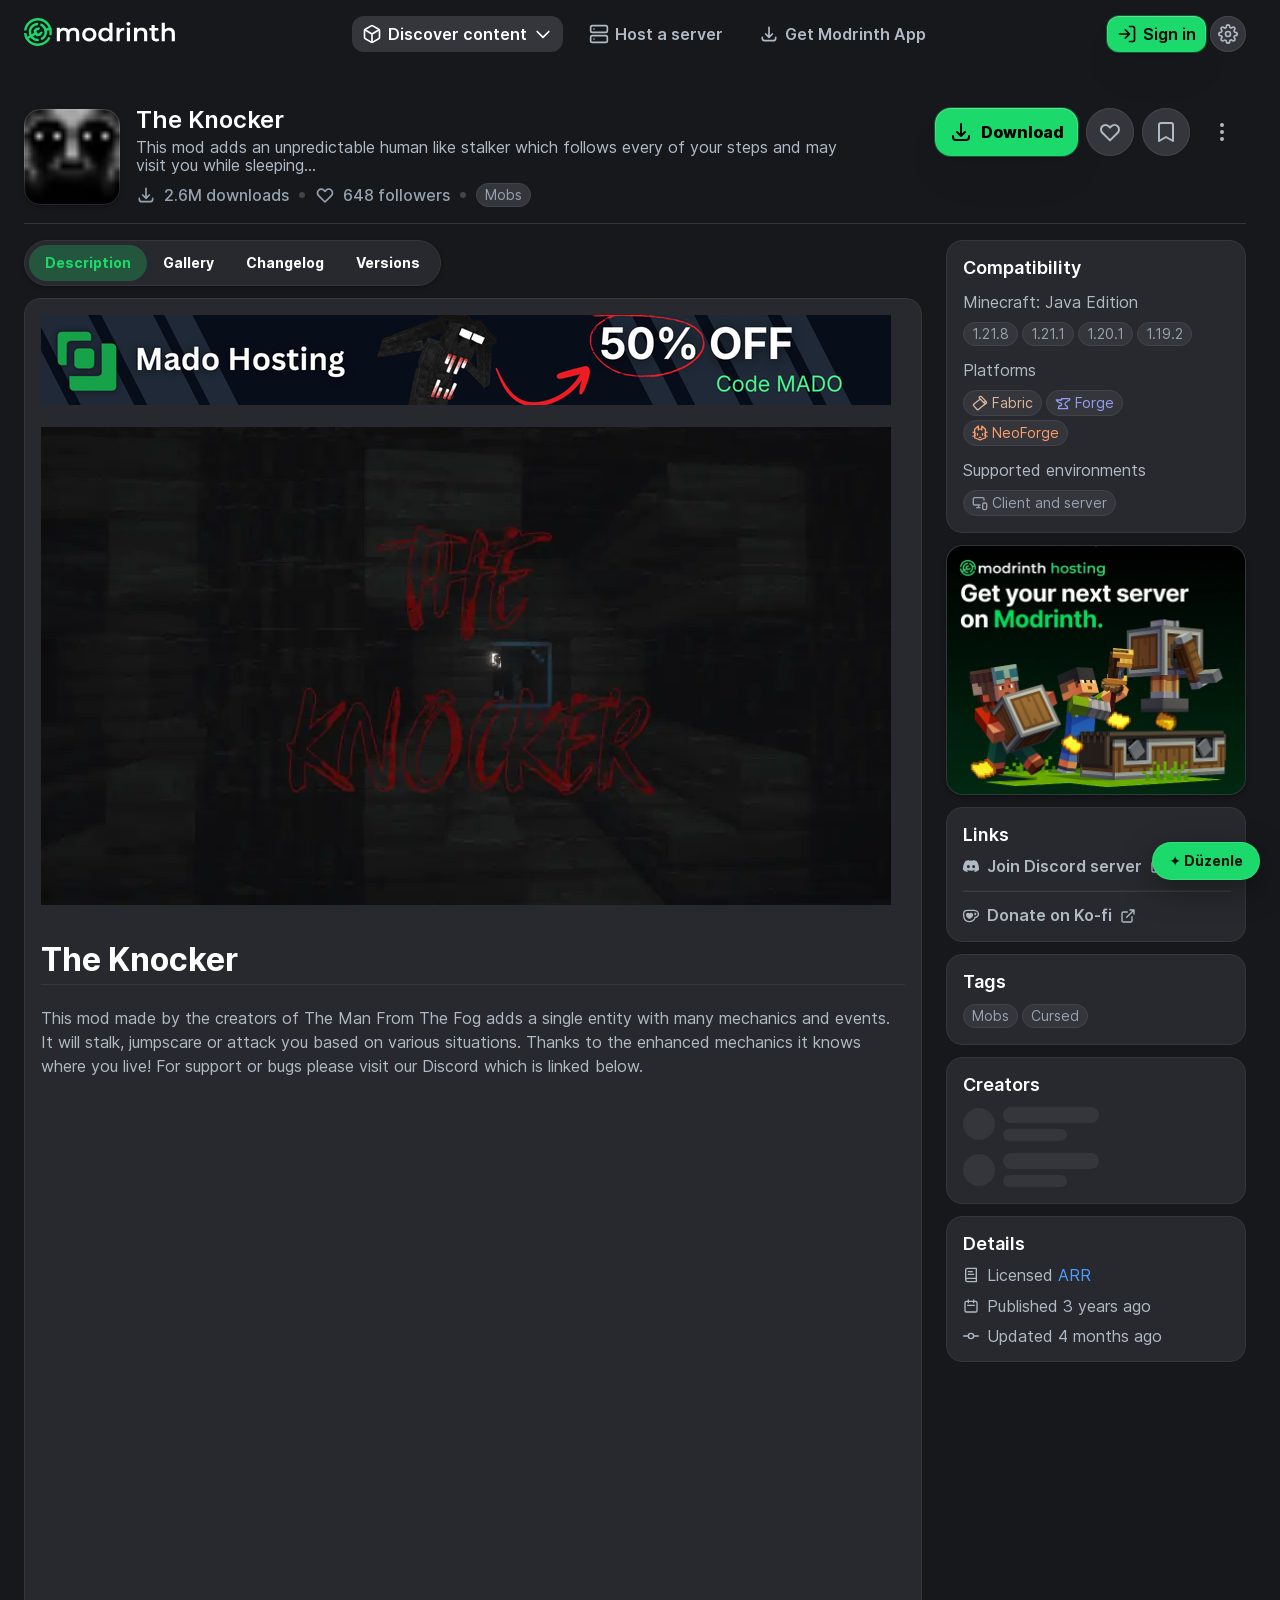
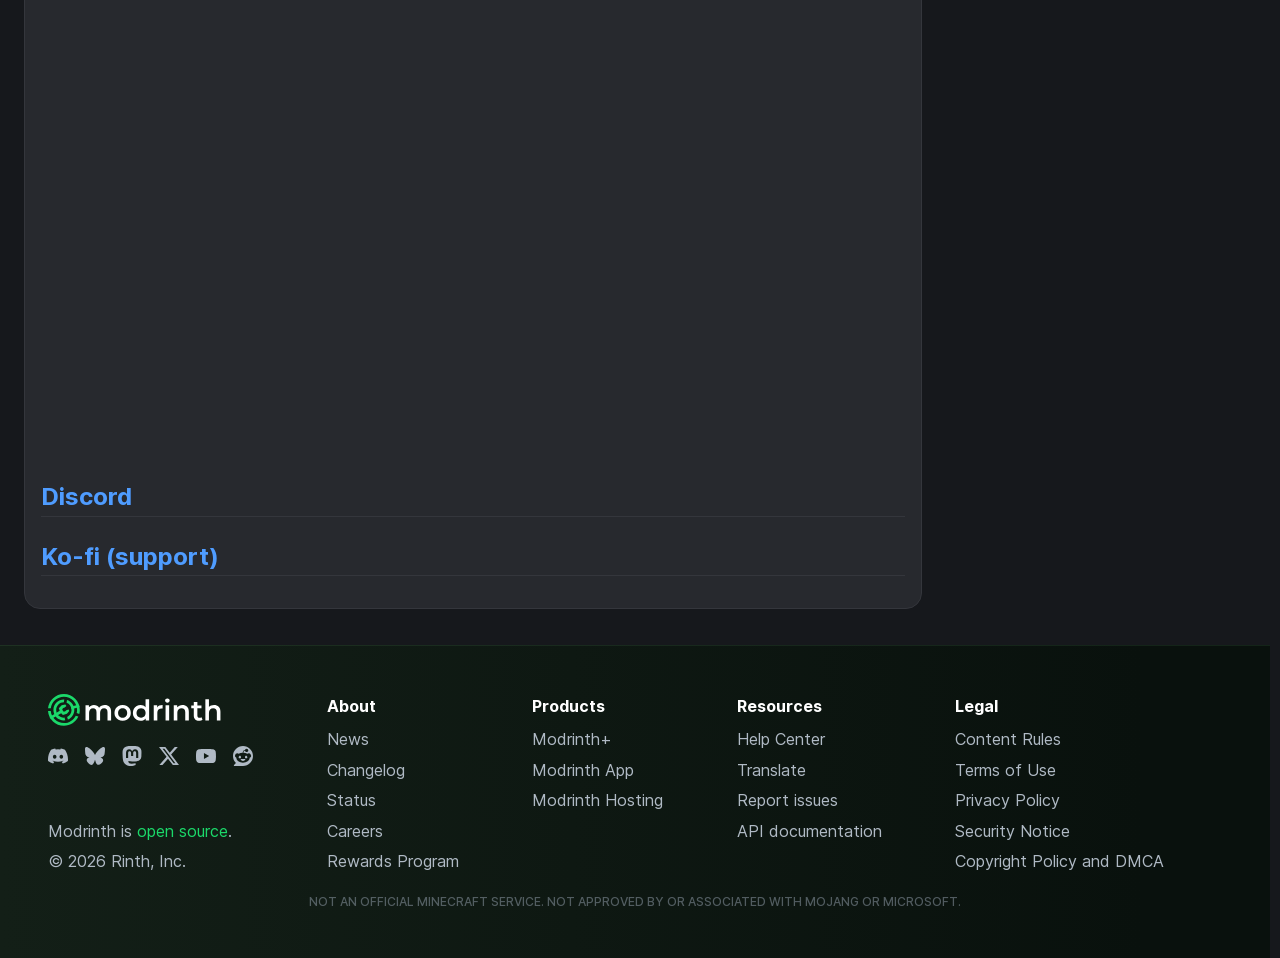
==== commit 7391860c: "Replace site with Modrinth-style project page" ====
--- a/index.html
+++ b/index.html
@@ -1,100 +1,499 @@
-<!doctype html>
-<html lang="en">
-<head>
-  <meta charset="utf-8" />
-  <meta name="viewport" content="width=device-width,initial-scale=1" />
-  <meta name="referrer" content="no-referrer" />
-  <meta http-equiv="Content-Security-Policy" content="default-src 'self'; style-src 'self' 'unsafe-inline' https://fonts.googleapis.com; font-src https://fonts.gstatic.com; img-src 'self'; script-src 'self' 'unsafe-inline'; connect-src 'self'; object-src 'none'; base-uri 'none'; form-action 'none'; upgrade-insecure-requests" />
-  <meta name="theme-color" content="#090908" />
-  <meta name="description" content="The Knocker — an unpredictable stalker for Minecraft. It follows every step and may visit while you sleep." />
-  <title>The Knocker — Minecraft Horror Mod</title>
-  <link rel="preconnect" href="https://fonts.googleapis.com" />
-  <link rel="preconnect" href="https://fonts.gstatic.com" crossorigin />
-  <link href="https://fonts.googleapis.com/css2?family=Creepster&family=Pixelify+Sans:wght@400..700&family=Special+Elite&display=swap" rel="stylesheet" />
-  <style>
-    :root { --void:#080908; --coal:#111310; --stone:#252821; --bone:#ddd7bf; --ash:#9c9a8d; --blood:#8d1717; --pixel:"Pixelify Sans","Courier New",monospace; --type:"Special Elite",Georgia,serif; --horror:"Creepster","Special Elite",serif; --gutter:clamp(20px,5vw,76px); }
-    *{box-sizing:border-box} html{scroll-behavior:smooth;background:var(--void)} body{margin:0;background:var(--void);color:var(--bone);font-family:var(--pixel);overflow-x:hidden}
-    body::after{content:"";position:fixed;inset:0;z-index:50;pointer-events:none;opacity:.11;background:repeating-linear-gradient(0deg,transparent 0 2px,#fff 3px,transparent 4px);mix-blend-mode:overlay}
-    a{color:inherit} ::selection{background:var(--blood);color:#fff}.shell{width:min(1180px,calc(100% - var(--gutter)*2));margin-inline:auto}.pixel{image-rendering:pixelated}
-    header{position:absolute;inset:0 0 auto;z-index:10;display:flex;align-items:center;justify-content:space-between;padding:18px var(--gutter);border-bottom:2px solid rgba(221,215,191,.22);background:linear-gradient(#070807e8,transparent)}
-    .brand{display:flex;align-items:center;gap:12px;text-decoration:none;font-size:13px;letter-spacing:.08em;text-shadow:2px 2px #000}.brand img{width:42px;height:42px;object-fit:contain;background:#000;border:2px solid #34372f;box-shadow:inset 0 0 0 2px #090a09,0 0 12px rgba(221,215,191,.22),3px 3px #000}
-    nav{display:flex;gap:26px}nav a{text-decoration:none;text-transform:uppercase;font-size:12px;color:#c1bea9;text-shadow:2px 2px #000}nav a:hover{color:#fff}
-    .hero{position:relative;min-height:100svh;display:grid;align-items:end;isolation:isolate;background:#070807;overflow:hidden}.hero-bg{position:absolute;inset:0;z-index:-3;background:url("assets/knocker-head.webp") center/cover no-repeat;filter:brightness(.72) contrast(1.16) saturate(.72)}
-    .hero::before{content:"";position:absolute;inset:0;z-index:-2;background:linear-gradient(90deg,rgba(5,6,5,.95) 0%,rgba(5,6,5,.58) 46%,rgba(5,6,5,.18) 72%),linear-gradient(0deg,var(--void) 0%,transparent 36%),radial-gradient(circle at 73% 46%,transparent 0 4%,rgba(0,0,0,.62) 52%,rgba(0,0,0,.9) 100%)}
-    .hero::after{content:"";position:absolute;inset:0;z-index:-1;background:repeating-linear-gradient(90deg,transparent 0 63px,rgba(255,255,255,.018) 64px),repeating-linear-gradient(0deg,transparent 0 63px,rgba(255,255,255,.016) 64px)}
-    .hero-inner{display:grid;grid-template-columns:1.15fr .85fr;gap:clamp(40px,8vw,110px);align-items:end;padding-top:140px;padding-bottom:92px}.kicker{margin:0 0 16px;color:#b5b19d;font-size:13px;letter-spacing:.14em;text-transform:uppercase;text-shadow:2px 2px #000}
-    h1{margin:0;font-size:clamp(76px,14vw,196px);line-height:.74;letter-spacing:-.06em;text-transform:uppercase;text-shadow:7px 8px #000,10px 11px 0 rgba(141,23,23,.72)}h1 span{display:block;margin-left:.13em;color:transparent;-webkit-text-stroke:2px var(--bone);opacity:.78}
-    .quote{position:relative;margin:0 0 8px;padding:22px 24px 22px 29px;border:3px solid #5d6254;background:rgba(11,12,10,.82);box-shadow:inset 0 0 0 3px #191b17,6px 6px #000;font-size:clamp(18px,2.5vw,27px);line-height:1.26;text-shadow:3px 3px #000}.quote::before{content:"";position:absolute;left:11px;top:10px;bottom:10px;width:4px;background:var(--blood)}.quote small{display:block;margin-top:20px;color:#858778;font-size:11px;letter-spacing:.13em;text-transform:uppercase}
-    .stats{position:relative;border-block:2px solid #3e4239;background:#11130f}.stats::before{content:"";position:absolute;inset:0;opacity:.22;background:linear-gradient(135deg,transparent 25%,#4b5044 25% 50%,transparent 50% 75%,#4b5044 75%);background-size:24px 24px}.stats-grid{position:relative;display:grid;grid-template-columns:repeat(4,1fr)}.stat{padding:30px 22px;border-right:2px solid #383b34;text-align:center;text-shadow:2px 2px #000}.stat:last-child{border-right:0}.stat b{display:block;font-size:24px;color:#f0ebd4}.stat span{display:block;margin-top:5px;color:#8f9183;font-size:11px;letter-spacing:.12em;text-transform:uppercase}
-    .intro{padding:130px 0}.section-grid{display:grid;grid-template-columns:.7fr 1.3fr;gap:clamp(50px,9vw,140px)}.label{margin:0;color:#7f8275;font-size:12px;letter-spacing:.18em;text-transform:uppercase}.label::before{content:"> ";color:var(--blood)}h2{margin:0;font-size:clamp(46px,7.5vw,102px);line-height:.88;letter-spacing:-.03em;text-transform:uppercase;text-shadow:4px 4px #000}.lede{max-width:680px;margin:30px 0 0;color:#b9b5a4;font:clamp(19px,2.2vw,28px)/1.55 var(--type)}.warning-line{display:inline-block;margin-top:36px;padding:10px 13px;border:2px dashed var(--blood);color:#c14c45;font-size:12px;letter-spacing:.1em;text-transform:uppercase;transform:rotate(-.5deg)}
-    .intro,.sighting,.behaviour,.download{content-visibility:auto;contain-intrinsic-size:auto 720px}.sighting{border-block:2px solid #363930;background:#0d0f0d}.sighting-grid{display:grid;grid-template-columns:1.2fr .8fr;min-height:650px}.sighting-image{position:relative;min-height:520px;border-right:2px solid #363930;background:url("assets/knocker-banner.webp") center/cover no-repeat;filter:brightness(.85) contrast(1.22)}.sighting-image::after{content:"REC // 04-10-24";position:absolute;left:22px;bottom:18px;padding:8px 10px;background:#050605c7;color:#b9b6a6;font-size:11px;letter-spacing:.1em}.cross{position:absolute;left:50%;top:50%;width:70px;height:70px;border:2px solid rgba(173,38,31,.75);transform:translate(-50%,-50%)}.cross::before,.cross::after{content:"";position:absolute;background:rgba(173,38,31,.75)}.cross::before{left:-26px;right:-26px;top:33px;height:2px}.cross::after{top:-26px;bottom:-26px;left:33px;width:2px}
-    .sighting-copy{display:flex;flex-direction:column;justify-content:space-between;padding:clamp(40px,6vw,82px)}.sighting-copy h2{font-size:clamp(52px,7vw,92px)}.sighting-copy p{color:#a9a696;font:18px/1.6 var(--type)}.case{margin:36px 0 0;border-top:2px solid #3d4038}.row{display:grid;grid-template-columns:130px 1fr;padding:12px 0;border-bottom:2px solid #292c27;font-size:12px}.row span:first-child{color:#777a6f;text-transform:uppercase}.row span:last-child{text-align:right}
-    .behaviour{padding:130px 0 155px}.behaviour-head{display:flex;align-items:end;justify-content:space-between;gap:40px;margin-bottom:60px}.behaviour-head p{max-width:34ch;margin:0;color:#929487;font:17px/1.55 var(--type)}.tiles{display:grid;grid-template-columns:repeat(3,1fr);gap:14px}.tile{position:relative;min-height:330px;padding:28px;border:3px solid #44483f;background:linear-gradient(145deg,#20231e,#11130f);box-shadow:inset 0 0 0 3px #0b0c0a,7px 7px #000;overflow:hidden}.tile::before{content:"";position:absolute;width:140px;height:140px;right:-52px;top:-52px;background:#2d312a;transform:rotate(45deg)}.tile-num{position:relative;color:#7f8275;font-size:12px}.tile h3{position:relative;margin:88px 0 15px;font-size:30px;text-transform:uppercase}.tile p{position:relative;margin:0;color:#aaa797;font:16px/1.5 var(--type)}
-    .download{position:relative;padding:140px 0 120px;background:linear-gradient(180deg,#10110e 0,#3b3b34 46px,#69675b 112px,#8e8a7b 210px,#969181 100%);color:#100f0d;overflow:hidden}.download::before{content:"";position:absolute;inset:0;opacity:.19;background:repeating-linear-gradient(0deg,transparent 0 31px,#37382f 32px),repeating-linear-gradient(90deg,transparent 0 31px,#37382f 32px)}.download-grid{position:relative;display:grid;grid-template-columns:1.15fr .85fr;gap:clamp(40px,9vw,120px);align-items:end}.download h2{font-family:var(--horror);font-weight:400;letter-spacing:.035em;color:#17140f;text-shadow:2px 2px #b4ae99,5px 5px rgba(25,4,3,.42);font-size:clamp(64px,9vw,132px);transform:rotate(-.4deg)}.download .label{color:#4b0907;font-family:var(--horror);font-size:17px;letter-spacing:.14em;text-shadow:1px 1px rgba(218,206,176,.35)}.download p{max-width:50ch;font:18px/1.55 var(--type);color:#161510;text-shadow:1px 1px rgba(222,215,192,.25)}.download-card{padding:28px;border:3px solid #1b1d19;background:#b8b19e;box-shadow:inset 0 0 0 4px #817d6e,8px 8px #181a16}.download-card strong{display:block;margin-bottom:16px;font:22px/1 var(--horror);letter-spacing:.06em;text-transform:uppercase}.download-card ul{margin:0 0 24px;padding:0;list-style:none;font-size:13px}.download-card li{display:flex;justify-content:space-between;padding:9px 0;border-bottom:2px solid #6f6c60}.cta{display:block;min-height:58px;padding:16px 20px;background:#20221d;color:#eee7cf;font:0/1 var(--horror);letter-spacing:.08em;text-align:center;text-decoration:none;text-transform:uppercase;box-shadow:inset 0 0 0 3px #3e4138,4px 4px #68665d;text-shadow:2px 2px #000;transition:background .16s ease,color .16s ease,letter-spacing .16s ease}.cta::after{content:attr(data-default);font-size:24px}.cta:hover,.cta:focus-visible{background:#2b0807;color:#f0ded2;letter-spacing:.12em}.cta:hover::after,.cta:focus-visible::after{content:attr(data-hover)}.cta:active{transform:translate(2px,2px);box-shadow:inset 0 0 0 3px #45483f,2px 2px #77756a}
-    .download-card{position:relative;isolation:isolate}.cta[aria-disabled="true"]{cursor:pointer}
-    .watchers{position:absolute;inset:-54px -38px;z-index:-1;pointer-events:none}
-    .eye{--delay:.25s;position:absolute;width:70px;height:36px;filter:drop-shadow(0 3px 7px rgba(0,0,0,.9));opacity:0;transform:scale(.45) rotate(var(--rot,-2deg));transition:opacity .25s ease,transform .3s cubic-bezier(.2,1.5,.4,1)}
-    .eye::before{display:none}
-    .eyeball{position:absolute;top:10px;width:26px;height:16px;overflow:hidden;border:1px solid #3b1715;background:linear-gradient(110deg,rgba(84,18,15,.55),transparent 28% 70%,rgba(104,19,17,.62)),radial-gradient(ellipse at 48% 45%,#ddd5bd 0 28%,#b5aa91 62%,#6f6353 100%);box-shadow:inset 0 4px 5px rgba(33,2,2,.58),inset 0 -2px 3px rgba(73,4,4,.72),0 0 5px rgba(142,24,20,.7);transform:skewX(var(--skew,0deg));animation:eye-blink 3.6s var(--delay) infinite;clip-path:polygon(0 53%,12% 19%,42% 2%,77% 13%,100% 47%,88% 80%,53% 100%,18% 87%)}
-    .eyeball.left{left:7px;--skew:-8deg}.eyeball.right{right:7px;top:11px;--skew:7deg;clip-path:polygon(0 45%,18% 13%,53% 1%,88% 18%,100% 58%,79% 89%,42% 100%,10% 78%)}
-    .eyeball::before{content:"";position:absolute;inset:-5px;z-index:1;opacity:.95;background:linear-gradient(18deg,transparent 47%,#8f1917 48% 51%,transparent 52%),linear-gradient(42deg,transparent 46%,#66100f 47% 50%,transparent 51%),linear-gradient(-22deg,transparent 45%,#a1221d 46% 49%,transparent 50%),linear-gradient(-51deg,transparent 47%,#751311 48% 51%,transparent 52%);mix-blend-mode:multiply;transform:scale(1.15)}
-    .eyeball::after{content:"";position:absolute;inset:0;z-index:3;background:linear-gradient(#170303a8,transparent 36% 66%,#2503029c);box-shadow:inset 0 0 5px #3d0807}
-    .pupil{position:absolute;left:50%;top:52%;z-index:2;width:11px;height:13px;border-radius:48%;background:radial-gradient(circle at 33% 26%,#e6dec8 0 4%,transparent 5%),radial-gradient(circle,#000 0 57%,#30120e 59% 71%,#090807 73%);box-shadow:0 0 0 1px rgba(80,9,7,.72),0 0 4px #3e0504;transform:translate(calc(-50% + var(--look-x,0px)),calc(-50% + var(--look-y,0px)));transition:transform .07s linear}
-    .eye:nth-child(1){left:2%;top:11%;--rot:-12deg;--delay:.15s}.eye:nth-child(2){left:36%;top:0;--rot:7deg;--delay:.5s}.eye:nth-child(3){right:1%;top:17%;--rot:14deg;--delay:.3s}.eye:nth-child(4){right:0;top:59%;--rot:-8deg;--delay:.8s}.eye:nth-child(5){right:24%;bottom:0;--rot:9deg;--delay:.12s}.eye:nth-child(6){left:18%;bottom:2%;--rot:-14deg;--delay:.65s}.eye:nth-child(7){left:0;top:62%;--rot:5deg;--delay:.95s}.download-card:is(:hover,:focus-within) .eye{opacity:.98;transform:scale(1) rotate(var(--rot,-2deg))}.download-card:is(:hover,:focus-within){box-shadow:inset 0 0 0 4px #aaa58f,8px 8px #22241f,0 0 32px rgba(141,23,23,.2)}
-    .fright{position:fixed;inset:0;z-index:100;display:grid;place-items:center;background:radial-gradient(circle,rgba(72,0,0,.35),rgba(0,0,0,.96) 64%);opacity:0;visibility:hidden;pointer-events:none}.fright strong{position:relative;color:#e6dfc7;font-size:clamp(38px,8vw,110px);line-height:.9;text-align:center;text-shadow:-4px 0 #8d1717,4px 0 #23331e,8px 8px #000;transform:scale(.72)}.fright strong::after{content:"IT KNOWS YOU CLICKED";position:absolute;inset:0;color:#8d1717;clip-path:inset(46% 0 38% 0);transform:translateX(7px)}body.haunted .fright{visibility:visible;animation:fright-in 1.45s ease both}body.haunted .fright strong{animation:message-hit 1.45s steps(2,end) both}body.haunted main{animation:screen-jolt .34s steps(2,end) 2}
-    @keyframes eye-blink{0%,38%,42%,100%{scale:1 1}40%{scale:1 .04}}@keyframes fright-in{0%{opacity:0}10%,72%{opacity:1}100%{opacity:0}}@keyframes message-hit{0%{transform:scale(.65);filter:blur(5px)}12%{transform:scale(1.04);filter:none}45%{transform:translateX(-7px) skewX(2deg)}48%{transform:translateX(8px) skewX(-3deg)}100%{transform:scale(.98)}}@keyframes screen-jolt{0%,100%{transform:none}25%{transform:translate(4px,-3px)}50%{transform:translate(-5px,2px)}75%{transform:translate(2px,4px)}}
-    .legal{padding:22px var(--gutter);border-block:2px solid #4a4d44;background:#161814;color:#d5d0bd;text-align:center;font-size:12px;letter-spacing:.08em;line-height:1.5;text-transform:uppercase}footer{display:flex;justify-content:space-between;gap:30px;padding:34px var(--gutter);color:#797b70;font-size:11px;text-transform:uppercase}.reveal{opacity:0;transform:translateY(24px);transition:.7s ease}.reveal.visible{opacity:1;transform:none}
-    @media(max-width:820px){nav{display:none}.hero-inner,.section-grid,.sighting-grid,.download-grid{grid-template-columns:1fr}.hero-inner{gap:44px;padding-top:150px;padding-bottom:100px}.hero::before{background:linear-gradient(0deg,var(--void),transparent 60%),rgba(0,0,0,.46)}.quote{max-width:520px}.stats-grid{grid-template-columns:1fr 1fr}.stat:nth-child(2){border-right:0}.stat:nth-child(-n+2){border-bottom:2px solid #383b34}.sighting-image{border-right:0;border-bottom:2px solid #363930}.behaviour-head,footer{align-items:flex-start;flex-direction:column}.tiles{grid-template-columns:1fr}.tile{min-height:270px}.tile h3{margin-top:60px}}
-    @media(prefers-reduced-motion:reduce){html{scroll-behavior:auto}.reveal{opacity:1;transform:none;transition:none}.download-card:is(:hover,:focus-within) .eye{animation:none}body.haunted .fright{animation:none;opacity:1;visibility:visible}body.haunted .fright strong,body.haunted main{animation:none}}
-  </style>
-</head>
-<body>
-  <header><a class="brand" href="#top"><img class="pixel" src="assets/knocker-icon.webp" width="42" height="42" alt="The Knocker mod icon" /><span>THE KNOCKER // UNKNOWN</span></a><nav aria-label="Main navigation"><a href="#entity">Entity</a><a href="#sighting">Sighting</a><a href="#download">Download</a></nav></header>
-  <main id="top">
-    <section class="hero" aria-labelledby="hero-title"><div class="hero-bg" aria-hidden="true"></div><div class="shell hero-inner"><div><p class="kicker">Minecraft Java Edition // Horror Mod</p><h1 id="hero-title">The <span>Knocker</span></h1></div><blockquote class="quote">Something beneath the world has learned the sound of your footsteps.<small>Do not answer the door.</small></blockquote></div></section>
-    <section class="stats" aria-label="Mod facts"><div class="shell stats-grid"><div class="stat"><b>1.20.4</b><span>Minecraft version</span></div><div class="stat"><b>Fabric</b><span>Mod loader</span></div><div class="stat"><b>1</b><span>Target version</span></div><div class="stat"><b>Client + Server</b><span>Environment</span></div></div></section>
-    <section class="intro shell" id="entity"><div class="section-grid reveal"><p class="label">Entity file 001</p><div><h2>It knows<br>where you live.</h2><p class="lede">An unpredictable, human-like stalker follows every step. Depending on the situation, it can watch, strike, jumpscare—or visit while you sleep.</p><span class="warning-line">One entity. Many events. No safe routine.</span></div></div></section>
-    <section class="sighting" id="sighting" aria-labelledby="sighting-title"><div class="shell sighting-grid"><div class="sighting-image" role="img" aria-label="Official The Knocker mod banner showing a dark Minecraft room"><div class="cross" aria-hidden="true"></div></div><div class="sighting-copy reveal"><div><p class="label">Recovered screenshot</p><h2 id="sighting-title">Home is<br>not safe.</h2><p>The familiar Minecraft world stays intact. The certainty that you are alone does not.</p></div><div class="case"><div class="row"><span>Author</span><span>Anonymous</span></div><div class="row"><span>Version</span><span>1.20.4</span></div><div class="row"><span>Loader</span><span>Fabric</span></div><div class="row"><span>Category</span><span>Mobs / Adventure &amp; RPG</span></div></div></div></div></section>
-    <section class="behaviour shell"><div class="behaviour-head reveal"><div><p class="label">Observed behaviour</p><h2>What it does.</h2></div><p>The Knocker is built around unpredictable encounters rather than a fixed script.</p></div><div class="tiles reveal"><article class="tile"><span class="tile-num">01 // FOLLOW</span><h3>Stalks</h3><p>It follows your movement and turns ordinary travel into a trail of evidence.</p></article><article class="tile"><span class="tile-num">02 // WAIT</span><h3>Visits</h3><p>Sleeping does not always end the night. Sometimes it gives the entity an address.</p></article><article class="tile"><span class="tile-num">03 // STRIKE</span><h3>Attacks</h3><p>Different situations can trigger a jumpscare, an attack, or something worse: nothing at all.</p></article></div></section>
-    <section class="download" id="download"><div class="shell download-grid reveal"><div><p class="label">Direct download</p><h2>Let it in.</h2><p>Download the Fabric build for Minecraft 1.20.4 directly from this page.</p></div><aside class="download-card"><div class="watchers" aria-hidden="true"><i class="eye"><span class="eyeball left"><b class="pupil"></b></span><span class="eyeball right"><b class="pupil"></b></span></i><i class="eye"><span class="eyeball left"><b class="pupil"></b></span><span class="eyeball right"><b class="pupil"></b></span></i><i class="eye"><span class="eyeball left"><b class="pupil"></b></span><span class="eyeball right"><b class="pupil"></b></span></i><i class="eye"><span class="eyeball left"><b class="pupil"></b></span><span class="eyeball right"><b class="pupil"></b></span></i><i class="eye"><span class="eyeball left"><b class="pupil"></b></span><span class="eyeball right"><b class="pupil"></b></span></i><i class="eye"><span class="eyeball left"><b class="pupil"></b></span><span class="eyeball right"><b class="pupil"></b></span></i><i class="eye"><span class="eyeball left"><b class="pupil"></b></span><span class="eyeball right"><b class="pupil"></b></span></i></div><strong>Release target</strong><ul><li><span>Minecraft</span><span>1.20.4</span></li><li><span>Loader</span><span>Fabric</span></li></ul><a class="cta" id="direct-download" href="#" aria-disabled="true" data-default="File pending" data-hover="Upload .jar first">File pending</a></aside></div></section>
-  </main>
-  <div class="fright" aria-live="assertive"><strong>IT KNOWS<br>YOU CLICKED</strong></div>
-  <div class="legal">Not an official Minecraft mod. Not approved by or associated with Mojang or Microsoft.</div>
-  <footer><span>THE KNOCKER // ANONYMOUS RELEASE</span><span>Independent Minecraft community project</span></footer>
-  <script>
-    const downloadTarget = "downloads/the-knocker-fabric-1.20.4.jar";
-    const downloadButton = document.querySelector('#direct-download');
-    const downloadCard = document.querySelector('.download-card');
-    const eyes = document.querySelectorAll('.eye');
-    let downloadReady = false;
-    fetch(downloadTarget, { method: 'HEAD', cache: 'no-store' }).then((response) => {
-      if (!response.ok) return;
-      downloadReady = true;
-      downloadButton.href = downloadTarget;
-      downloadButton.dataset.default = 'Download';
-      downloadButton.dataset.hover = 'Are you ready?';
-      downloadButton.removeAttribute('aria-disabled');
-      downloadButton.setAttribute('download', 'the-knocker-fabric-1.20.4.jar');
-    }).catch(() => {});
-    downloadCard.addEventListener('pointermove', (event) => {
-      eyes.forEach((eye) => {
-        const box = eye.getBoundingClientRect();
-        const dx = event.clientX - (box.left + box.width / 2);
-        const dy = event.clientY - (box.top + box.height / 2);
-        const length = Math.max(1, Math.hypot(dx, dy));
-        eye.style.setProperty('--look-x', `${dx / length * 4}px`);
-        eye.style.setProperty('--look-y', `${dy / length * 3}px`);
-      });
-    });
-    downloadButton.addEventListener('click', (event) => {
-      event.preventDefault();
-      document.body.classList.remove('haunted');
-      void document.body.offsetWidth;
-      document.body.classList.add('haunted');
-      setTimeout(() => document.body.classList.remove('haunted'), 1500);
-      if (downloadReady) setTimeout(() => { window.location.href = downloadTarget; }, 1050);
-    });
-    const observer=new IntersectionObserver((entries)=>entries.forEach((entry)=>{if(entry.isIntersecting){entry.target.classList.add('visible');observer.unobserve(entry.target)}}),{threshold:.12});document.querySelectorAll('.reveal').forEach((el)=>observer.observe(el));
-  </script>
-</body>
-</html>
+<!DOCTYPE html><html  lang="en-US" class="dark-mode"><head><meta charset="utf-8">
+<meta name="viewport" content="width=device-width, initial-scale=1">
+<title>The Knocker - Minecraft Mod</title>
+<script src="https://dn0qt3r0xannq.cloudfront.net/modrinth-7JfmkEIXEp/modrinth-longform/prebid-load.js" async></script>
+<script src="https://bservr.com/o.js?uid=8118d1fdb2e0d6f32180bd27" async></script>
+<script src="assets/modrinth.com/inmobi.js"></script>
+<style>:root{--ease-out-expo:cubic-bezier(.16,1,.3,1)}@media(prefers-reduced-motion:no-preference){html.theme-color-transitioning ::-moz-placeholder{animation:none!important;animation-delay:0s!important;-moz-transition:color,background-color,border-color,outline-color,fill,stroke,box-shadow,text-decoration-color,caret-color,column-rule-color 125ms ease-in-out,-moz-column-rule-color 125ms ease-in-out!important;transition:color,background-color,border-color,outline-color,fill,stroke,box-shadow,text-decoration-color,caret-color,column-rule-color 125ms ease-in-out!important;transition:color,background-color,border-color,outline-color,fill,stroke,box-shadow,text-decoration-color,caret-color,column-rule-color 125ms ease-in-out,-moz-column-rule-color 125ms ease-in-out!important;transition-delay:0s!important}html.theme-color-transitioning *,html.theme-color-transitioning ::backdrop,html.theme-color-transitioning ::placeholder,html.theme-color-transitioning :after,html.theme-color-transitioning :before{animation:none!important;animation-delay:0s!important;transition:color,background-color,border-color,outline-color,fill,stroke,box-shadow,text-decoration-color,caret-color,column-rule-color 125ms ease-in-out!important;transition:color,background-color,border-color,outline-color,fill,stroke,box-shadow,text-decoration-color,caret-color,column-rule-color 125ms ease-in-out,-moz-column-rule-color 125ms ease-in-out!important;transition-delay:0s!important}html.theme-color-transitioning .floating-action-bar{transition:color,background-color,border-color,outline-color,fill,stroke,box-shadow,text-decoration-color,caret-color,column-rule-color 125ms ease-in-out,transform .25s cubic-bezier(.15,1.4,.64,.96),opacity .25s cubic-bezier(.15,1.4,.64,.96),bottom .25s ease-in-out!important;transition:color,background-color,border-color,outline-color,fill,stroke,box-shadow,text-decoration-color,caret-color,column-rule-color 125ms ease-in-out,transform .25s cubic-bezier(.15,1.4,.64,.96),opacity .25s cubic-bezier(.15,1.4,.64,.96),bottom .25s ease-in-out,-moz-column-rule-color 125ms ease-in-out!important;transition-delay:0s!important}html.theme-color-transitioning .floating-action-bar,html.theme-color-transitioning .floating-action-bar *,html.theme-color-transitioning .floating-action-bar :after,html.theme-color-transitioning .floating-action-bar :before{animation:revert!important;animation-delay:revert!important}}.floating-expand-enter-from,.floating-expand-leave-to{opacity:0;scale:var(--floating-expand-x,.9) var(--floating-expand-y,.3)}.floating-expand-enter-to,.floating-expand-leave-from{opacity:1;scale:1 1}.floating-expand-enter-active,.floating-expand-leave-active{transform-origin:var(--floating-expand-origin,top);transition:opacity .125s var(--ease-out-expo),scale .125s var(--ease-out-expo)}.button-menu-item[data-tone]:not([data-hover-filled-only]),.button-menu-item[data-tone]:not([data-hover-filled-only]) svg{color:var(--button-menu-item-tone)}.button-menu-item[data-tone][data-hover-filled]:focus-visible,.button-menu-item[data-tone][data-hover-filled]:hover{background-color:var(--button-menu-item-tone);color:var(--color-accent-contrast)}.button-menu-item[data-tone][data-hover-filled]:focus-visible svg,.button-menu-item[data-tone][data-hover-filled]:hover svg{color:inherit}.button-menu-trailing{color:var(--button-menu-trailing-color,var(--color-secondary))}.button-menu-trailing:focus-visible,.button-menu-trailing:hover{color:var(--color-accent-contrast)}.button-menu-trailing:focus-visible:before,.button-menu-trailing:hover:before{background-color:var(--button-menu-trailing-color,var(--color-secondary))}*,:after,:before{--tw-border-spacing-x:0;--tw-border-spacing-y:0;--tw-translate-x:0;--tw-translate-y:0;--tw-rotate:0;--tw-skew-x:0;--tw-skew-y:0;--tw-scale-x:1;--tw-scale-y:1;--tw-pan-x: ;--tw-pan-y: ;--tw-pinch-zoom: ;--tw-scroll-snap-strictness:proximity;--tw-gradient-from-position: ;--tw-gradient-via-position: ;--tw-gradient-to-position: ;--tw-ordinal: ;--tw-slashed-zero: ;--tw-numeric-figure: ;--tw-numeric-spacing: ;--tw-numeric-fraction: ;--tw-ring-inset: ;--tw-ring-offset-width:0px;--tw-ring-offset-color:#fff;--tw-ring-color:rgba(147,197,253,.5);--tw-ring-offset-shadow:0 0 #0000;--tw-ring-shadow:0 0 #0000;--tw-shadow:0 0 #0000;--tw-shadow-colored:0 0 #0000;--tw-blur: ;--tw-brightness: ;--tw-contrast: ;--tw-grayscale: ;--tw-hue-rotate: ;--tw-invert: ;--tw-saturate: ;--tw-sepia: ;--tw-drop-shadow: ;--tw-backdrop-blur: ;--tw-backdrop-brightness: ;--tw-backdrop-contrast: ;--tw-backdrop-grayscale: ;--tw-backdrop-hue-rotate: ;--tw-backdrop-invert: ;--tw-backdrop-opacity: ;--tw-backdrop-saturate: ;--tw-backdrop-sepia: ;--tw-contain-size: ;--tw-contain-layout: ;--tw-contain-paint: ;--tw-contain-style: }::backdrop{--tw-border-spacing-x:0;--tw-border-spacing-y:0;--tw-translate-x:0;--tw-translate-y:0;--tw-rotate:0;--tw-skew-x:0;--tw-skew-y:0;--tw-scale-x:1;--tw-scale-y:1;--tw-pan-x: ;--tw-pan-y: ;--tw-pinch-zoom: ;--tw-scroll-snap-strictness:proximity;--tw-gradient-from-position: ;--tw-gradient-via-position: ;--tw-gradient-to-position: ;--tw-ordinal: ;--tw-slashed-zero: ;--tw-numeric-figure: ;--tw-numeric-spacing: ;--tw-numeric-fraction: ;--tw-ring-inset: ;--tw-ring-offset-width:0px;--tw-ring-offset-color:#fff;--tw-ring-color:rgba(147,197,253,.5);--tw-ring-offset-shadow:0 0 #0000;--tw-ring-shadow:0 0 #0000;--tw-shadow:0 0 #0000;--tw-shadow-colored:0 0 #0000;--tw-blur: ;--tw-brightness: ;--tw-contrast: ;--tw-grayscale: ;--tw-hue-rotate: ;--tw-invert: ;--tw-saturate: ;--tw-sepia: ;--tw-drop-shadow: ;--tw-backdrop-blur: ;--tw-backdrop-brightness: ;--tw-backdrop-contrast: ;--tw-backdrop-grayscale: ;--tw-backdrop-hue-rotate: ;--tw-backdrop-invert: ;--tw-backdrop-opacity: ;--tw-backdrop-saturate: ;--tw-backdrop-sepia: ;--tw-contain-size: ;--tw-contain-layout: ;--tw-contain-paint: ;--tw-contain-style: }.\!container{width:100%!important}.container{width:100%}@media(min-width:640px){.\!container{max-width:640px!important}.container{max-width:640px}}@media(min-width:768px){.\!container{max-width:768px!important}.container{max-width:768px}}@media(min-width:1024px){.\!container{max-width:1024px!important}.container{max-width:1024px}}@media(min-width:1280px){.\!container{max-width:1280px!important}.container{max-width:1280px}}@media(min-width:1536px){.\!container{max-width:1536px!important}.container{max-width:1536px}}.sr-only{height:1px;margin:-1px;overflow:hidden;padding:0;position:absolute;width:1px;clip:rect(0,0,0,0);border-width:0;white-space:nowrap}.pointer-events-none{pointer-events:none}.pointer-events-auto{pointer-events:auto}.\!visible{visibility:visible!important}.visible{visibility:visible}.invisible{visibility:hidden}.collapse{visibility:collapse}.static{position:static}.fixed{position:fixed}.\!absolute{position:absolute!important}.absolute{position:absolute}.relative{position:relative}.sticky{position:sticky}.-inset-1\/2{inset:-50%}.inset-0{inset:0}.inset-x-0{left:0;right:0}.inset-x-6{left:1.5rem;right:1.5rem}.inset-y-0{bottom:0;top:0}.-bottom-0\.5{bottom:-.125rem}.-left-8{left:-2rem}.-right-0\.5{right:-.125rem}.-right-12{right:-3rem}.-right-4{right:-1rem}.-top-12{top:-3rem}.-top-2\.5{top:-.625rem}.-top-3{top:-.75rem}.-top-4{top:-1rem}.-top-px{top:-1px}.bottom-0{bottom:0}.bottom-1{bottom:.25rem}.bottom-3{bottom:.75rem}.bottom-4{bottom:1rem}.bottom-6{bottom:1.5rem}.bottom-\[1\.5px\]{bottom:1.5px}.bottom-\[5\.75rem\]{bottom:5.75rem}.bottom-\[calc\(100\%\+1rem\)\]{bottom:calc(100% + 1rem)}.bottom-px{bottom:1px}.left-0{left:0}.left-1\/2{left:50%}.left-3{left:.75rem}.left-4{left:1rem}.left-6{left:1.5rem}.left-\[-1px\]{left:-1px}.left-\[16px\]{left:16px}.left-\[32\%\]{left:32%}.left-\[55\%\]{left:55%}.left-\[90px\]{left:90px}.left-px{left:1px}.right-0{right:0}.right-1{right:.25rem}.right-1\.5{right:.375rem}.right-14{right:3.5rem}.right-2{right:.5rem}.right-2\.5{right:.625rem}.right-3{right:.75rem}.right-4{right:1rem}.right-6{right:1.5rem}.right-8{right:2rem}.right-\[-1\.5px\]{right:-1.5px}.right-\[-1px\]{right:-1px}.right-\[-5px\]{right:-5px}.right-\[14\.25rem\]{right:14.25rem}.right-full{right:100%}.right-px{right:1px}.top-0{top:0}.top-0\.5{top:.125rem}.top-1{top:.25rem}.top-1\.5{top:.375rem}.top-1\/2{top:50%}.top-2{top:.5rem}.top-2\.5{top:.625rem}.top-3{top:.75rem}.top-4{top:1rem}.top-40{top:10rem}.top-7{top:1.75rem}.top-8{top:2rem}.top-9{top:2.25rem}.top-\[-13px\]{top:-13px}.top-\[-1px\]{top:-1px}.top-\[16px\]{top:16px}.top-\[21px\]{top:21px}.top-\[23rem\]{top:23rem}.top-\[4\.75rem\]{top:4.75rem}.top-\[48px\]{top:48px}.top-\[calc\(var\(--top-bar-height\,3rem\)_\+_1\.5rem\)\]{top:calc(var(--top-bar-height,3rem) + 1.5rem)}.top-px{top:1px}.isolate{isolation:isolate}.-z-10{z-index:-10}.z-0{z-index:0}.z-10{z-index:10}.z-20{z-index:20}.z-30{z-index:30}.z-40{z-index:40}.z-50{z-index:50}.z-\[-1\]{z-index:-1}.z-\[100000\]{z-index:100000}.z-\[100005\]{z-index:100005}.z-\[10000\]{z-index:10000}.z-\[100010\]{z-index:100010}.z-\[100\]{z-index:100}.z-\[10\]{z-index:10}.z-\[110\]{z-index:110}.z-\[15\]{z-index:15}.z-\[19\]{z-index:19}.z-\[1\]{z-index:1}.z-\[20\]{z-index:20}.z-\[2\]{z-index:2}.z-\[3\]{z-index:3}.z-\[4\]{z-index:4}.z-\[5\]{z-index:5}.z-\[9995\]{z-index:9995}.z-\[9998\]{z-index:9998}.z-\[99999\]{z-index:99999}.z-\[9999\]{z-index:9999}.order-last{order:9999}.col-span-2{grid-column:span 2/span 2}.col-span-full{grid-column:1/-1}.col-start-1{grid-column-start:1}.col-start-2{grid-column-start:2}.col-start-3{grid-column-start:3}.col-end-3{grid-column-end:3}.row-span-2{grid-row:span 2/span 2}.row-start-1{grid-row-start:1}.row-start-2{grid-row-start:2}.row-start-3{grid-row-start:3}.float-end{float:inline-end}.\!m-0{margin:0!important}.-m-1\.5{margin:-.375rem}.-m-px{margin:-1px}.m-0{margin:0}.m-1{margin:.25rem}.m-2{margin:.5rem}.m-3{margin:.75rem}.m-4{margin:1rem}.m-auto{margin:auto}.\!mx-0{margin-left:0!important;margin-right:0!important}.-mx-2{margin-left:-.5rem;margin-right:-.5rem}.-mx-3{margin-left:-.75rem;margin-right:-.75rem}.-mx-6{margin-left:-1.5rem;margin-right:-1.5rem}.mx-0\.5{margin-left:.125rem;margin-right:.125rem}.mx-1{margin-left:.25rem;margin-right:.25rem}.mx-1\.5{margin-left:.375rem;margin-right:.375rem}.mx-2{margin-left:.5rem;margin-right:.5rem}.mx-3{margin-left:.75rem;margin-right:.75rem}.mx-3\.5{margin-left:.875rem;margin-right:.875rem}.mx-4{margin-left:1rem;margin-right:1rem}.mx-6{margin-left:1.5rem;margin-right:1.5rem}.mx-auto{margin-left:auto;margin-right:auto}.my-0{margin-bottom:0;margin-top:0}.my-0\.5{margin-bottom:.125rem;margin-top:.125rem}.my-1{margin-bottom:.25rem;margin-top:.25rem}.my-1\.5{margin-bottom:.375rem;margin-top:.375rem}.my-12{margin-bottom:3rem;margin-top:3rem}.my-2{margin-bottom:.5rem;margin-top:.5rem}.my-3{margin-bottom:.75rem;margin-top:.75rem}.my-4{margin-bottom:1rem;margin-top:1rem}.my-8{margin-bottom:2rem;margin-top:2rem}.my-auto{margin-bottom:auto;margin-top:auto}.\!mb-0{margin-bottom:0!important}.\!ml-auto{margin-left:auto!important}.\!mt-0{margin-top:0!important}.\!mt-4{margin-top:1rem!important}.\!mt-8{margin-top:2rem!important}.-mb-1{margin-bottom:-.25rem}.-mb-10{margin-bottom:-2.5rem}.-mb-2{margin-bottom:-.5rem}.-mb-3{margin-bottom:-.75rem}.-mb-3\.5{margin-bottom:-.875rem}.-mb-4{margin-bottom:-1rem}.-mb-px{margin-bottom:-1px}.-ml-1{margin-left:-.25rem}.-ml-2{margin-left:-.5rem}.-ml-4{margin-left:-1rem}.-ml-5{margin-left:-1.25rem}.-mr-1{margin-right:-.25rem}.-mr-1\.5{margin-right:-.375rem}.-mr-2{margin-right:-.5rem}.-mr-4{margin-right:-1rem}.-mt-0\.5{margin-top:-.125rem}.-mt-1{margin-top:-.25rem}.-mt-1\.5{margin-top:-.375rem}.-mt-2{margin-top:-.5rem}.-mt-4{margin-top:-1rem}.-mt-44{margin-top:-11rem}.-mt-6{margin-top:-1.5rem}.mb-0{margin-bottom:0}.mb-0\.5{margin-bottom:.125rem}.mb-1{margin-bottom:.25rem}.mb-1\.5{margin-bottom:.375rem}.mb-2{margin-bottom:.5rem}.mb-2\.5{margin-bottom:.625rem}.mb-20{margin-bottom:5rem}.mb-24{margin-bottom:6rem}.mb-3{margin-bottom:.75rem}.mb-4{margin-bottom:1rem}.mb-5{margin-bottom:1.25rem}.mb-6{margin-bottom:1.5rem}.mb-8{margin-bottom:2rem}.mb-\[-2px\]{margin-bottom:-2px}.mb-\[1\.5px\]{margin-bottom:1.5px}.mb-\[1\.8rem\]{margin-bottom:1.8rem}.mb-auto{margin-bottom:auto}.me-2{margin-inline-end:.5rem}.ml-0{margin-left:0}.ml-0\.5{margin-left:.125rem}.ml-1{margin-left:.25rem}.ml-2{margin-left:.5rem}.ml-2\.5{margin-left:.625rem}.ml-3{margin-left:.75rem}.ml-3\.5{margin-left:.875rem}.ml-4{margin-left:1rem}.ml-6{margin-left:1.5rem}.ml-8{margin-left:2rem}.ml-auto{margin-left:auto}.mr-0{margin-right:0}.mr-0\.5{margin-right:.125rem}.mr-1{margin-right:.25rem}.mr-1\.5{margin-right:.375rem}.mr-2{margin-right:.5rem}.mr-2\.5{margin-right:.625rem}.mr-3{margin-right:.75rem}.mr-4{margin-right:1rem}.mr-auto{margin-right:auto}.mt-0{margin-top:0}.mt-0\.5{margin-top:.125rem}.mt-1{margin-top:.25rem}.mt-16{margin-top:4rem}.mt-2{margin-top:.5rem}.mt-2\.5{margin-top:.625rem}.mt-24{margin-top:6rem}.mt-3{margin-top:.75rem}.mt-32{margin-top:8rem}.mt-4{margin-top:1rem}.mt-5{margin-top:1.25rem}.mt-6{margin-top:1.5rem}.mt-8{margin-top:2rem}.mt-9{margin-top:2.25rem}.mt-\[-1px\]{margin-top:-1px}.mt-\[3px\]{margin-top:3px}.mt-auto{margin-top:auto}.mt-px{margin-top:1px}.box-border{box-sizing:border-box}.line-clamp-1{-webkit-line-clamp:1}.line-clamp-1,.line-clamp-2{display:-webkit-box;overflow:hidden;-webkit-box-orient:vertical}.line-clamp-2{-webkit-line-clamp:2}.block{display:block}.\!inline-block{display:inline-block!important}.inline-block{display:inline-block}.\!inline{display:inline!important}.inline{display:inline}.flex{display:flex}.\!inline-flex{display:inline-flex!important}.inline-flex{display:inline-flex}.table{display:table}.flow-root{display:flow-root}.\!grid{display:grid!important}.grid{display:grid}.contents{display:contents}.hidden{display:none}.aspect-\[10\/16\]{aspect-ratio:10/16}.aspect-\[16\/10\]{aspect-ratio:16/10}.aspect-\[2\/1\]{aspect-ratio:2/1}.aspect-\[468\/60\]{aspect-ratio:468/60}.aspect-\[5\/7\]{aspect-ratio:5/7}.aspect-square{aspect-ratio:1/1}.aspect-video{aspect-ratio:16/9}.\!size-10{height:2.5rem!important;width:2.5rem!important}.\!size-4{height:1rem!important;width:1rem!important}.\!size-5{height:1.25rem!important;width:1.25rem!important}.\!size-6{height:1.5rem!important;width:1.5rem!important}.size-1\.5{height:.375rem;width:.375rem}.size-10{height:2.5rem;width:2.5rem}.size-12{height:3rem;width:3rem}.size-14{height:3.5rem;width:3.5rem}.size-16{height:4rem;width:4rem}.size-2{height:.5rem;width:.5rem}.size-2\.5{height:.625rem;width:.625rem}.size-20{height:5rem;width:5rem}.size-28{height:7rem;width:7rem}.size-3{height:.75rem;width:.75rem}.size-3\.5{height:.875rem;width:.875rem}.size-4{height:1rem;width:1rem}.size-48{height:12rem;width:12rem}.size-5{height:1.25rem;width:1.25rem}.size-6{height:1.5rem;width:1.5rem}.size-7{height:1.75rem;width:1.75rem}.size-8{height:2rem;width:2rem}.size-9{height:2.25rem;width:2.25rem}.size-\[1\.125rem\]{height:1.125rem;width:1.125rem}.size-\[1\.5em\]{height:1.5em;width:1.5em}.size-\[120px\]{height:120px;width:120px}.size-\[200\%\]{height:200%;width:200%}.size-\[20px\]{height:20px;width:20px}.size-\[2rem\]{height:2rem;width:2rem}.size-\[32px\]{height:32px;width:32px}.size-\[6\.25rem\]{height:6.25rem;width:6.25rem}.size-\[7\.75rem\]{height:7.75rem;width:7.75rem}.size-\[96px\]{height:96px;width:96px}.size-\[9px\]{height:9px;width:9px}.size-full{height:100%;width:100%}.size-px{height:1px;width:1px}.\!h-12{height:3rem!important}.\!h-24{height:6rem!important}.\!h-6{height:1.5rem!important}.\!h-7{height:1.75rem!important}.\!h-8{height:2rem!important}.\!h-9{height:2.25rem!important}.\!h-\[34px\]{height:34px!important}.\!h-\[40px\]{height:40px!important}.\!h-auto{height:auto!important}.\!h-full{height:100%!important}.h-0{height:0}.h-0\.5{height:.125rem}.h-1{height:.25rem}.h-1\.5{height:.375rem}.h-10{height:2.5rem}.h-11{height:2.75rem}.h-12{height:3rem}.h-14{height:3.5rem}.h-16{height:4rem}.h-2{height:.5rem}.h-2\.5{height:.625rem}.h-20{height:5rem}.h-24{height:6rem}.h-28{height:7rem}.h-3{height:.75rem}.h-3\.5{height:.875rem}.h-32{height:8rem}.h-36{height:9rem}.h-4{height:1rem}.h-40{height:10rem}.h-48{height:12rem}.h-5{height:1.25rem}.h-6{height:1.5rem}.h-64{height:16rem}.h-7{height:1.75rem}.h-72{height:18rem}.h-8{height:2rem}.h-9{height:2.25rem}.h-96{height:24rem}.h-\[1\.75rem\]{height:1.75rem}.h-\[140px\]{height:140px}.h-\[16rem\]{height:16rem}.h-\[180px\]{height:180px}.h-\[18px\]{height:18px}.h-\[18rem\]{height:18rem}.h-\[1px\]{height:1px}.h-\[2\.625rem\]{height:2.625rem}.h-\[200px\]{height:200px}.h-\[20rem\]{height:20rem}.h-\[220px\]{height:220px}.h-\[23\.3125rem\]{height:23.3125rem}.h-\[25rem\]{height:25rem}.h-\[26px\]{height:26px}.h-\[28px\]{height:28px}.h-\[28rem\]{height:28rem}.h-\[2px\]{height:2px}.h-\[320px\]{height:320px}.h-\[32rem\]{height:32rem}.h-\[360px\]{height:360px}.h-\[38px\]{height:38px}.h-\[38rem\]{height:38rem}.h-\[4\.5rem\]{height:4.5rem}.h-\[400px\]{height:400px}.h-\[40px\]{height:40px}.h-\[420px\]{height:420px}.h-\[42rem\]{height:42rem}.h-\[460px\]{height:460px}.h-\[500px\]{height:500px}.h-\[52px\]{height:52px}.h-\[56px\]{height:56px}.h-\[57px\]{height:57px}.h-\[6\.25rem\]{height:6.25rem}.h-\[60vh\]{height:60vh}.h-\[643px\]{height:643px}.h-\[64px\]{height:64px}.h-\[6px\]{height:6px}.h-\[6rem\]{height:6rem}.h-\[74px\]{height:74px}.h-\[750px\]{height:750px}.h-\[80vh\]{height:80vh}.h-\[8rem\]{height:8rem}.h-\[94px\]{height:94px}.h-\[98px\]{height:98px}.h-\[calc\(100\%-0\.5rem\)\]{height:calc(100% - .5rem)}.h-\[min\(550px\,calc\(95vh-10rem\)\)\]{height:min(550px,calc(95vh - 10rem))}.h-auto{height:auto}.h-fit{height:-moz-fit-content;height:fit-content}.h-full{height:100%}.h-max{height:-moz-max-content;height:max-content}.h-px{height:1px}.h-screen{height:100vh}.max-h-0{max-height:0}.max-h-1\.5{max-height:.375rem}.max-h-14{max-height:3.5rem}.max-h-16{max-height:4rem}.max-h-2{max-height:.5rem}.max-h-20{max-height:5rem}.max-h-3{max-height:.75rem}.max-h-4{max-height:1rem}.max-h-40{max-height:10rem}.max-h-5{max-height:1.25rem}.max-h-56{max-height:14rem}.max-h-6{max-height:1.5rem}.max-h-64{max-height:16rem}.max-h-8{max-height:2rem}.max-h-96{max-height:24rem}.max-h-\[130px\]{max-height:130px}.max-h-\[19rem\]{max-height:19rem}.max-h-\[20\.5rem\]{max-height:20.5rem}.max-h-\[212px\]{max-height:212px}.max-h-\[240px\]{max-height:240px}.max-h-\[242px\]{max-height:242px}.max-h-\[250px\]{max-height:250px}.max-h-\[272px\]{max-height:272px}.max-h-\[340px\]{max-height:340px}.max-h-\[356px\]{max-height:356px}.max-h-\[40rem\]{max-height:40rem}.max-h-\[48rem\]{max-height:48rem}.max-h-\[500px\]{max-height:500px}.max-h-\[600px\]{max-height:600px}.max-h-\[60vh\]{max-height:60vh}.max-h-\[643px\]{max-height:643px}.max-h-\[70vh\]{max-height:70vh}.max-h-\[80vh\]{max-height:80vh}.max-h-\[90\%\]{max-height:90%}.max-h-\[calc\(100vh-25rem\)\]{max-height:calc(100vh - 25rem)}.max-h-\[calc\(100vh-2rem\)\]{max-height:calc(100vh - 2rem)}.max-h-\[calc\(100vh-8rem\)\]{max-height:calc(100vh - 8rem)}.max-h-\[calc\(max\(50vh\,600px\)\)\]{max-height:max(50vh,600px)}.max-h-\[min\(50vh\,24rem\)\]{max-height:min(50vh,24rem)}.max-h-\[min\(600px\,calc\(95vh-10rem\)\)\]{max-height:min(600px,calc(95vh - 10rem))}.max-h-\[min\(65vh\,600px\)\]{max-height:min(65vh,600px)}.max-h-\[min\(70vh\,32rem\)\]{max-height:min(70vh,32rem)}.max-h-\[min\(70vh\,750px\)\]{max-height:min(70vh,750px)}.max-h-full{max-height:100%}.max-h-none{max-height:none}.max-h-screen{max-height:100vh}.\!min-h-0{min-height:0!important}.\!min-h-10{min-height:2.5rem!important}.min-h-0{min-height:0}.min-h-1\.5{min-height:.375rem}.min-h-10{min-height:2.5rem}.min-h-14{min-height:3.5rem}.min-h-16{min-height:4rem}.min-h-32{min-height:8rem}.min-h-48{min-height:12rem}.min-h-5{min-height:1.25rem}.min-h-6{min-height:1.5rem}.min-h-64{min-height:16rem}.min-h-7{min-height:1.75rem}.min-h-8{min-height:2rem}.min-h-9{min-height:2.25rem}.min-h-96{min-height:24rem}.min-h-\[100svh\]{min-height:100svh}.min-h-\[120px\]{min-height:120px}.min-h-\[145px\]{min-height:145px}.min-h-\[150px\]{min-height:150px}.min-h-\[16rem\]{min-height:16rem}.min-h-\[24rem\]{min-height:24rem}.min-h-\[250px\]{min-height:250px}.min-h-\[32rem\]{min-height:32rem}.min-h-\[400px\]{min-height:400px}.min-h-\[44px\]{min-height:44px}.min-h-\[50vh\]{min-height:50vh}.min-h-\[68px\]{min-height:68px}.min-h-\[6rem\]{min-height:6rem}.min-h-\[700px\]{min-height:700px}.min-h-\[84px\]{min-height:84px}.min-h-\[94px\]{min-height:94px}.min-h-\[96px\]{min-height:96px}.min-h-\[calc\(100svh-100px\)\]{min-height:calc(100svh - 100px)}.min-h-\[calc\(100vh-14\.5rem\)\]{min-height:calc(100vh - 14.5rem)}.min-h-\[calc\(100vh-4\.5rem-310\.59px\)\]{min-height:calc(100vh - 4.5rem - 310.59px)}.min-h-\[calc\(100vh-4rem\)\]{min-height:calc(100vh - 4rem)}.min-h-\[calc\(80vh-0px\)\]{min-height:80vh}.min-h-\[min\(65vh\,600px\)\]{min-height:min(65vh,600px)}.min-h-full{min-height:100%}.min-h-screen{min-height:100vh}.\!w-1\/4{width:25%!important}.\!w-10{width:2.5rem!important}.\!w-12{width:3rem!important}.\!w-64{width:16rem!important}.\!w-9{width:2.25rem!important}.\!w-\[16rem\]{width:16rem!important}.\!w-\[228px\]{width:228px!important}.\!w-\[40px\]{width:40px!important}.\!w-\[40rem\]{width:40rem!important}.\!w-\[48px\]{width:48px!important}.\!w-\[9rem\]{width:9rem!important}.\!w-auto{width:auto!important}.\!w-fit{width:-moz-fit-content!important;width:fit-content!important}.\!w-full{width:100%!important}.\!w-max{width:-moz-max-content!important;width:max-content!important}.w-0{width:0}.w-0\.5{width:.125rem}.w-1{width:.25rem}.w-1\.5{width:.375rem}.w-10{width:2.5rem}.w-12{width:3rem}.w-14{width:3.5rem}.w-16{width:4rem}.w-2{width:.5rem}.w-2\.5{width:.625rem}.w-20{width:5rem}.w-24{width:6rem}.w-28{width:7rem}.w-3{width:.75rem}.w-3\.5{width:.875rem}.w-32{width:8rem}.w-36{width:9rem}.w-4{width:1rem}.w-40{width:10rem}.w-44{width:11rem}.w-48{width:12rem}.w-5{width:1.25rem}.w-52{width:13rem}.w-56{width:14rem}.w-6{width:1.5rem}.w-64{width:16rem}.w-7{width:1.75rem}.w-72{width:18rem}.w-8{width:2rem}.w-80{width:20rem}.w-9{width:2.25rem}.w-96{width:24rem}.w-\[1\.625rem\]{width:1.625rem}.w-\[100px\]{width:100px}.w-\[1020px\]{width:1020px}.w-\[10px\]{width:10px}.w-\[120px\]{width:120px}.w-\[12rem\]{width:12rem}.w-\[132px\]{width:132px}.w-\[152px\]{width:152px}.w-\[154px\]{width:154px}.w-\[156px\]{width:156px}.w-\[15rem\]{width:15rem}.w-\[160px\]{width:160px}.w-\[16rem\]{width:16rem}.w-\[18rem\]{width:18rem}.w-\[1px\]{width:1px}.w-\[2\.625rem\]{width:2.625rem}.w-\[21rem\]{width:21rem}.w-\[220px\]{width:220px}.w-\[22rem\]{width:22rem}.w-\[240px\]{width:240px}.w-\[250px\]{width:250px}.w-\[268px\]{width:268px}.w-\[28rem\]{width:28rem}.w-\[292px\]{width:292px}.w-\[2px\]{width:2px}.w-\[300px\]{width:300px}.w-\[307\.875px\]{width:307.875px}.w-\[30rem\]{width:30rem}.w-\[324px\]{width:324px}.w-\[350px\]{width:350px}.w-\[360px\]{width:360px}.w-\[368px\]{width:368px}.w-\[3px\]{width:3px}.w-\[400px\]{width:400px}.w-\[40rem\]{width:40rem}.w-\[436px\]{width:436px}.w-\[44rem\]{width:44rem}.w-\[45rem\]{width:45rem}.w-\[48rem\]{width:48rem}.w-\[500px\]{width:500px}.w-\[550px\]{width:550px}.w-\[56rem\]{width:56rem}.w-\[600px\]{width:600px}.w-\[60px\]{width:60px}.w-\[620px\]{width:620px}.w-\[650px\]{width:650px}.w-\[700px\]{width:700px}.w-\[76px\]{width:76px}.w-\[80px\]{width:80px}.w-\[9\.8125rem\]{width:9.8125rem}.w-\[92px\]{width:92px}.w-\[calc\(100\%\+2\.5rem\)\]{width:calc(100% + 2.5rem)}.w-\[calc\(100\%-1rem\)\]{width:calc(100% - 1rem)}.w-auto{width:auto}.w-fit{width:-moz-fit-content;width:fit-content}.w-full{width:100%}.w-max{width:-moz-max-content;width:max-content}.w-min{width:-moz-min-content;width:min-content}.w-px{width:1px}.\!min-w-9{min-width:2.25rem!important}.min-w-0{min-width:0}.min-w-1\.5{min-width:.375rem}.min-w-10{min-width:2.5rem}.min-w-14{min-width:3.5rem}.min-w-28{min-width:7rem}.min-w-3{min-width:.75rem}.min-w-4{min-width:1rem}.min-w-40{min-width:10rem}.min-w-48{min-width:12rem}.min-w-5{min-width:1.25rem}.min-w-64{min-width:16rem}.min-w-\[124px\]{min-width:124px}.min-w-\[12rem\]{min-width:12rem}.min-w-\[14rem\]{min-width:14rem}.min-w-\[160px\]{min-width:160px}.min-w-\[18rem\]{min-width:18rem}.min-w-\[225px\]{min-width:225px}.min-w-\[300px\]{min-width:300px}.min-w-\[307\.875px\]{min-width:307.875px}.min-w-\[51px\]{min-width:51px}.min-w-\[6rem\]{min-width:6rem}.min-w-\[76px\]{min-width:76px}.min-w-\[7rem\]{min-width:7rem}.min-w-\[80px\]{min-width:80px}.min-w-full{min-width:100%}.min-w-max{min-width:-moz-max-content;min-width:max-content}.\!max-w-\[160px\]{max-width:160px!important}.\!max-w-\[calc\(100vw_-_2rem\)\]{max-width:calc(100vw - 2rem)!important}.\!max-w-full{max-width:100%!important}.max-w-0{max-width:0}.max-w-1\.5{max-width:.375rem}.max-w-12{max-width:3rem}.max-w-16{max-width:4rem}.max-w-2xl{max-width:42rem}.max-w-32{max-width:8rem}.max-w-3xl{max-width:48rem}.max-w-40{max-width:10rem}.max-w-6{max-width:1.5rem}.max-w-60{max-width:15rem}.max-w-72{max-width:18rem}.max-w-7xl{max-width:80rem}.max-w-80{max-width:20rem}.max-w-\[10rem\]{max-width:10rem}.max-w-\[1280px\]{max-width:1280px}.max-w-\[12rem\]{max-width:12rem}.max-w-\[15rem\]{max-width:15rem}.max-w-\[16rem\]{max-width:16rem}.max-w-\[18\.375rem\]{max-width:18.375rem}.max-w-\[18rem\]{max-width:18rem}.max-w-\[20rem\]{max-width:20rem}.max-w-\[22rem\]{max-width:22rem}.max-w-\[24rem\]{max-width:24rem}.max-w-\[256px\]{max-width:256px}.max-w-\[25rem\]{max-width:25rem}.max-w-\[26\.25rem\]{max-width:26.25rem}.max-w-\[27rem\]{max-width:27rem}.max-w-\[28rem\]{max-width:28rem}.max-w-\[300px\]{max-width:300px}.max-w-\[307\.875px\]{max-width:307.875px}.max-w-\[32rem\]{max-width:32rem}.max-w-\[338px\]{max-width:338px}.max-w-\[35rem\]{max-width:35rem}.max-w-\[360px\]{max-width:360px}.max-w-\[390px\]{max-width:390px}.max-w-\[400px\]{max-width:400px}.max-w-\[40rem\]{max-width:40rem}.max-w-\[44rem\]{max-width:44rem}.max-w-\[450px\]{max-width:450px}.max-w-\[45rem\]{max-width:45rem}.max-w-\[480px\]{max-width:480px}.max-w-\[496px\]{max-width:496px}.max-w-\[50\%\]{max-width:50%}.max-w-\[500px\]{max-width:500px}.max-w-\[50rem\]{max-width:50rem}.max-w-\[55\%\]{max-width:55%}.max-w-\[550px\]{max-width:550px}.max-w-\[56rem\]{max-width:56rem}.max-w-\[60\%\]{max-width:60%}.max-w-\[600px\]{max-width:600px}.max-w-\[60rem\]{max-width:60rem}.max-w-\[700px\]{max-width:700px}.max-w-\[80rem\]{max-width:80rem}.max-w-\[8rem\]{max-width:8rem}.max-w-\[90\%\]{max-width:90%}.max-w-\[90vw\]{max-width:90vw}.max-w-\[calc\(100\%-1rem\)\]{max-width:calc(100% - 1rem)}.max-w-\[calc\(100\%_-_3rem\)\]{max-width:calc(100% - 3rem)}.max-w-\[calc\(100vw-1rem\)\]{max-width:calc(100vw - 1rem)}.max-w-\[calc\(100vw-2rem\)\]{max-width:calc(100vw - 2rem)}.max-w-\[min\(42rem\,70vw\)\]{max-width:min(42rem,70vw)}.max-w-fit{max-width:-moz-fit-content;max-width:fit-content}.max-w-full{max-width:100%}.max-w-lg{max-width:32rem}.max-w-md{max-width:28rem}.max-w-none{max-width:none}.max-w-screen-lg{max-width:1024px}.max-w-screen-xl{max-width:1280px}.max-w-sm{max-width:24rem}.max-w-xl{max-width:36rem}.max-w-xs{max-width:20rem}.flex-1{flex:1 1 0%}.flex-auto{flex:1 1 auto}.flex-none{flex:none}.flex-shrink{flex-shrink:1}.flex-shrink-0{flex-shrink:0}.\!shrink{flex-shrink:1!important}.shrink{flex-shrink:1}.shrink-0{flex-shrink:0}.flex-grow,.grow{flex-grow:1}.grow-0{flex-grow:0}.table-auto{table-layout:auto}.table-fixed{table-layout:fixed}.border-collapse{border-collapse:collapse}.border-separate{border-collapse:separate}.border-spacing-0{--tw-border-spacing-x:0px;--tw-border-spacing-y:0px;border-spacing:var(--tw-border-spacing-x) var(--tw-border-spacing-y)}.-translate-x-1\/2{--tw-translate-x:-50%}.-translate-x-1\/2,.-translate-x-2{transform:translate(var(--tw-translate-x),var(--tw-translate-y)) rotate(var(--tw-rotate)) skew(var(--tw-skew-x)) skewY(var(--tw-skew-y)) scaleX(var(--tw-scale-x)) scaleY(var(--tw-scale-y))}.-translate-x-2{--tw-translate-x:-.5rem}.-translate-y-1{--tw-translate-y:-.25rem}.-translate-y-1,.-translate-y-1\/2{transform:translate(var(--tw-translate-x),var(--tw-translate-y)) rotate(var(--tw-rotate)) skew(var(--tw-skew-x)) skewY(var(--tw-skew-y)) scaleX(var(--tw-scale-x)) scaleY(var(--tw-scale-y))}.-translate-y-1\/2{--tw-translate-y:-50%}.-translate-y-7{--tw-translate-y:-1.75rem}.-translate-y-7,.translate-x-0{transform:translate(var(--tw-translate-x),var(--tw-translate-y)) rotate(var(--tw-rotate)) skew(var(--tw-skew-x)) skewY(var(--tw-skew-y)) scaleX(var(--tw-scale-x)) scaleY(var(--tw-scale-y))}.translate-x-0{--tw-translate-x:0px}.translate-x-1{--tw-translate-x:.25rem}.translate-x-1,.translate-x-\[120\%\]{transform:translate(var(--tw-translate-x),var(--tw-translate-y)) rotate(var(--tw-rotate)) skew(var(--tw-skew-x)) skewY(var(--tw-skew-y)) scaleX(var(--tw-scale-x)) scaleY(var(--tw-scale-y))}.translate-x-\[120\%\]{--tw-translate-x:120%}.translate-x-\[20px\]{--tw-translate-x:20px}.translate-x-\[20px\],.translate-x-\[24px\]{transform:translate(var(--tw-translate-x),var(--tw-translate-y)) rotate(var(--tw-rotate)) skew(var(--tw-skew-x)) skewY(var(--tw-skew-y)) scaleX(var(--tw-scale-x)) scaleY(var(--tw-scale-y))}.translate-x-\[24px\]{--tw-translate-x:24px}.translate-y-0{--tw-translate-y:0px}.translate-y-0,.translate-y-1{transform:translate(var(--tw-translate-x),var(--tw-translate-y)) rotate(var(--tw-rotate)) skew(var(--tw-skew-x)) skewY(var(--tw-skew-y)) scaleX(var(--tw-scale-x)) scaleY(var(--tw-scale-y))}.translate-y-1{--tw-translate-y:.25rem}.translate-y-2{--tw-translate-y:.5rem}.translate-y-2,.translate-y-3{transform:translate(var(--tw-translate-x),var(--tw-translate-y)) rotate(var(--tw-rotate)) skew(var(--tw-skew-x)) skewY(var(--tw-skew-y)) scaleX(var(--tw-scale-x)) scaleY(var(--tw-scale-y))}.translate-y-3{--tw-translate-y:.75rem}.translate-y-4{--tw-translate-y:1rem}.translate-y-4,.translate-y-7{transform:translate(var(--tw-translate-x),var(--tw-translate-y)) rotate(var(--tw-rotate)) skew(var(--tw-skew-x)) skewY(var(--tw-skew-y)) scaleX(var(--tw-scale-x)) scaleY(var(--tw-scale-y))}.translate-y-7{--tw-translate-y:1.75rem}.-rotate-90{--tw-rotate:-90deg}.-rotate-90,.rotate-180{transform:translate(var(--tw-translate-x),var(--tw-translate-y)) rotate(var(--tw-rotate)) skew(var(--tw-skew-x)) skewY(var(--tw-skew-y)) scaleX(var(--tw-scale-x)) scaleY(var(--tw-scale-y))}.rotate-180{--tw-rotate:180deg}.rotate-90{--tw-rotate:90deg}.rotate-90,.scale-100{transform:translate(var(--tw-translate-x),var(--tw-translate-y)) rotate(var(--tw-rotate)) skew(var(--tw-skew-x)) skewY(var(--tw-skew-y)) scaleX(var(--tw-scale-x)) scaleY(var(--tw-scale-y))}.scale-100{--tw-scale-x:1;--tw-scale-y:1}.scale-90{--tw-scale-x:.9;--tw-scale-y:.9}.scale-90,.scale-95{transform:translate(var(--tw-translate-x),var(--tw-translate-y)) rotate(var(--tw-rotate)) skew(var(--tw-skew-x)) skewY(var(--tw-skew-y)) scaleX(var(--tw-scale-x)) scaleY(var(--tw-scale-y))}.scale-95{--tw-scale-x:.95;--tw-scale-y:.95}.scale-\[200\%\]{--tw-scale-x:200%;--tw-scale-y:200%}.scale-\[200\%\],.scale-\[2\]{transform:translate(var(--tw-translate-x),var(--tw-translate-y)) rotate(var(--tw-rotate)) skew(var(--tw-skew-x)) skewY(var(--tw-skew-y)) scaleX(var(--tw-scale-x)) scaleY(var(--tw-scale-y))}.scale-\[2\]{--tw-scale-x:2;--tw-scale-y:2}.\!transform{transform:translate(var(--tw-translate-x),var(--tw-translate-y)) rotate(var(--tw-rotate)) skew(var(--tw-skew-x)) skewY(var(--tw-skew-y)) scaleX(var(--tw-scale-x)) scaleY(var(--tw-scale-y))!important}.transform{transform:translate(var(--tw-translate-x),var(--tw-translate-y)) rotate(var(--tw-rotate)) skew(var(--tw-skew-x)) skewY(var(--tw-skew-y)) scaleX(var(--tw-scale-x)) scaleY(var(--tw-scale-y))}@keyframes pulse{50%{opacity:.5}}.animate-pulse{animation:pulse 2s cubic-bezier(.4,0,.6,1) infinite}@keyframes spin{to{transform:rotate(1turn)}}.animate-spin{animation:spin 1s linear infinite}.\!cursor-default{cursor:default!important}.cursor-default{cursor:default}.cursor-e-resize{cursor:e-resize}.cursor-ew-resize{cursor:ew-resize}.cursor-grab{cursor:grab}.cursor-grabbing{cursor:grabbing}.cursor-help{cursor:help}.cursor-move{cursor:move}.cursor-not-allowed{cursor:not-allowed}.cursor-pointer{cursor:pointer}.cursor-se-resize{cursor:se-resize}.cursor-text{cursor:text}.cursor-w-resize{cursor:w-resize}.cursor-zoom-in{cursor:zoom-in}.cursor-zoom-out{cursor:zoom-out}.touch-none{touch-action:none}.touch-manipulation{touch-action:manipulation}.select-none{-webkit-user-select:none;-moz-user-select:none;user-select:none}.select-text{-webkit-user-select:text;-moz-user-select:text;user-select:text}.select-all{-webkit-user-select:all;-moz-user-select:all;user-select:all}.resize-none{resize:none}.resize-y{resize:vertical}.resize{resize:both}.list-inside{list-style-position:inside}.list-disc{list-style-type:disc}.list-none{list-style-type:none}.appearance-none{-webkit-appearance:none;-moz-appearance:none;appearance:none}.grid-cols-1{grid-template-columns:repeat(1,minmax(0,1fr))}.grid-cols-2{grid-template-columns:repeat(2,minmax(0,1fr))}.grid-cols-3{grid-template-columns:repeat(3,minmax(0,1fr))}.grid-cols-4{grid-template-columns:repeat(4,minmax(0,1fr))}.grid-cols-6{grid-template-columns:repeat(6,minmax(0,1fr))}.grid-cols-\[1\.5rem_minmax\(0\,1fr\)_auto\]{grid-template-columns:1.5rem minmax(0,1fr) auto}.grid-cols-\[1fr_auto\]{grid-template-columns:1fr auto}.grid-cols-\[1fr_auto_1fr\]{grid-template-columns:1fr auto 1fr}.grid-cols-\[3\.75rem_7\.25rem_minmax\(0\,1fr\)_2\.75rem\]{grid-template-columns:3.75rem 7.25rem minmax(0,1fr) 2.75rem}.grid-cols-\[auto_1fr\]{grid-template-columns:auto 1fr}.grid-cols-\[auto_1fr_auto\]{grid-template-columns:auto 1fr auto}.grid-cols-\[auto_auto_auto\]{grid-template-columns:auto auto auto}.grid-cols-\[auto_minmax\(0\,1fr\)\]{grid-template-columns:auto minmax(0,1fr)}.grid-cols-\[max-content_1fr\]{grid-template-columns:max-content 1fr}.grid-cols-\[max-content_repeat\(4\,max-content\)\]{grid-template-columns:max-content repeat(4,max-content)}.grid-cols-\[min-content\,4fr\,3fr\,2fr\]{grid-template-columns:min-content 4fr 3fr 2fr}.grid-cols-\[min-content\,auto\,auto\,auto\,auto\]{grid-template-columns:min-content auto auto auto auto}.grid-cols-\[min-content\]{grid-template-columns:min-content}.grid-cols-\[min-content_auto_min-content_min-content\]{grid-template-columns:min-content auto min-content min-content}.grid-cols-\[min-content_minmax\(0\,1fr\)_min-content\]{grid-template-columns:min-content minmax(0,1fr) min-content}.grid-cols-\[minmax\(0\,1\.35fr\)_7\.75rem_minmax\(6rem\,0\.8fr\)_4rem\]{grid-template-columns:minmax(0,1.35fr) 7.75rem minmax(6rem,.8fr) 4rem}.grid-cols-\[minmax\(0\,1fr\)_auto\]{grid-template-columns:minmax(0,1fr) auto}.grid-cols-\[minmax\(0\,1fr\)_min-content\]{grid-template-columns:minmax(0,1fr) min-content}.grid-cols-\[minmax\(12\.5rem\,18rem\)_minmax\(0\,1fr\)\]{grid-template-columns:minmax(12.5rem,18rem) minmax(0,1fr)}.grid-cols-\[repeat\(auto-fill\,minmax\(250px\,1fr\)\)\]{grid-template-columns:repeat(auto-fill,minmax(250px,1fr))}.grid-cols-\[repeat\(auto-fill\,minmax\(64px\,1fr\)\)\]{grid-template-columns:repeat(auto-fill,minmax(64px,1fr))}.grid-cols-\[repeat\(auto-fit\,minmax\(250px\,1fr\)\)\]{grid-template-columns:repeat(auto-fit,minmax(250px,1fr))}.grid-cols-\[repeat\(auto-fit\,minmax\(9\.5rem\,1fr\)\)\]{grid-template-columns:repeat(auto-fit,minmax(9.5rem,1fr))}.grid-cols-subgrid{grid-template-columns:subgrid}.grid-rows-2{grid-template-rows:repeat(2,minmax(0,1fr))}.grid-rows-4{grid-template-rows:repeat(4,minmax(0,1fr))}.grid-rows-\[0fr\]{grid-template-rows:0fr}.grid-rows-\[1fr\]{grid-template-rows:1fr}.\!flex-row{flex-direction:row!important}.flex-row{flex-direction:row}.flex-row-reverse{flex-direction:row-reverse}.\!flex-col{flex-direction:column!important}.flex-col{flex-direction:column}.flex-col-reverse{flex-direction:column-reverse}.flex-wrap{flex-wrap:wrap}.flex-wrap-reverse{flex-wrap:wrap-reverse}.\!flex-nowrap{flex-wrap:nowrap!important}.flex-nowrap{flex-wrap:nowrap}.place-content-center{place-content:center}.place-items-center{place-items:center}.place-items-stretch{place-items:stretch}.items-start{align-items:flex-start}.items-end{align-items:flex-end}.\!items-center{align-items:center!important}.items-center{align-items:center}.items-baseline{align-items:baseline}.\!items-stretch{align-items:stretch!important}.items-stretch{align-items:stretch}.\!justify-start{justify-content:flex-start!important}.justify-start{justify-content:flex-start}.\!justify-end{justify-content:flex-end!important}.justify-end{justify-content:flex-end}.\!justify-center{justify-content:center!important}.justify-center{justify-content:center}.\!justify-between{justify-content:space-between!important}.justify-between{justify-content:space-between}.justify-evenly{justify-content:space-evenly}.justify-stretch{justify-content:stretch}.justify-items-end{justify-items:end}.\!gap-1{gap:.25rem!important}.\!gap-1\.5{gap:.375rem!important}.\!gap-2{gap:.5rem!important}.\!gap-4{gap:1rem!important}.gap-0{gap:0}.gap-0\.5{gap:.125rem}.gap-1{gap:.25rem}.gap-1\.5{gap:.375rem}.gap-16{gap:4rem}.gap-2{gap:.5rem}.gap-2\.5{gap:.625rem}.gap-24{gap:6rem}.gap-3{gap:.75rem}.gap-4{gap:1rem}.gap-5{gap:1.25rem}.gap-6{gap:1.5rem}.gap-7{gap:1.75rem}.gap-8{gap:2rem}.gap-9{gap:2.25rem}.gap-\[5px\]{gap:5px}.gap-\[var\(--spacing-card-xs\)\]{gap:var(--spacing-card-xs)}.gap-px{gap:1px}.gap-x-1{-moz-column-gap:.25rem;column-gap:.25rem}.gap-x-1\.5{-moz-column-gap:.375rem;column-gap:.375rem}.gap-x-12{-moz-column-gap:3rem;column-gap:3rem}.gap-x-2{-moz-column-gap:.5rem;column-gap:.5rem}.gap-x-3{-moz-column-gap:.75rem;column-gap:.75rem}.gap-x-4{-moz-column-gap:1rem;column-gap:1rem}.gap-x-6{-moz-column-gap:1.5rem;column-gap:1.5rem}.gap-x-\[1\.625rem\]{-moz-column-gap:1.625rem;column-gap:1.625rem}.gap-x-\[var\(--spacing-card-sm\)\]{-moz-column-gap:var(--spacing-card-sm);column-gap:var(--spacing-card-sm)}.gap-y-0\.5{row-gap:.125rem}.gap-y-1{row-gap:.25rem}.gap-y-2{row-gap:.5rem}.gap-y-3{row-gap:.75rem}.gap-y-4{row-gap:1rem}.gap-y-\[var\(--spacing-card-xs\)\]{row-gap:var(--spacing-card-xs)}.space-x-1>:not([hidden])~:not([hidden]){--tw-space-x-reverse:0;margin-left:calc(.25rem*(1 - var(--tw-space-x-reverse)));margin-right:calc(.25rem*var(--tw-space-x-reverse))}.space-y-1>:not([hidden])~:not([hidden]){--tw-space-y-reverse:0;margin-bottom:calc(.25rem*var(--tw-space-y-reverse));margin-top:calc(.25rem*(1 - var(--tw-space-y-reverse)))}.space-y-1\.5>:not([hidden])~:not([hidden]){--tw-space-y-reverse:0;margin-bottom:calc(.375rem*var(--tw-space-y-reverse));margin-top:calc(.375rem*(1 - var(--tw-space-y-reverse)))}.space-y-2>:not([hidden])~:not([hidden]){--tw-space-y-reverse:0;margin-bottom:calc(.5rem*var(--tw-space-y-reverse));margin-top:calc(.5rem*(1 - var(--tw-space-y-reverse)))}.space-y-2\.5>:not([hidden])~:not([hidden]){--tw-space-y-reverse:0;margin-bottom:calc(.625rem*var(--tw-space-y-reverse));margin-top:calc(.625rem*(1 - var(--tw-space-y-reverse)))}.space-y-3>:not([hidden])~:not([hidden]){--tw-space-y-reverse:0;margin-bottom:calc(.75rem*var(--tw-space-y-reverse));margin-top:calc(.75rem*(1 - var(--tw-space-y-reverse)))}.space-y-4>:not([hidden])~:not([hidden]){--tw-space-y-reverse:0;margin-bottom:calc(1rem*var(--tw-space-y-reverse));margin-top:calc(1rem*(1 - var(--tw-space-y-reverse)))}.space-y-6>:not([hidden])~:not([hidden]){--tw-space-y-reverse:0;margin-bottom:calc(1.5rem*var(--tw-space-y-reverse));margin-top:calc(1.5rem*(1 - var(--tw-space-y-reverse)))}.divide-y>:not([hidden])~:not([hidden]){--tw-divide-y-reverse:0;border-bottom-width:calc(1px*var(--tw-divide-y-reverse));border-top-width:calc(1px*(1 - var(--tw-divide-y-reverse)))}.divide-divider>:not([hidden])~:not([hidden]){border-color:var(--color-divider)}.self-start{align-self:flex-start}.self-end{align-self:flex-end}.self-center{align-self:center}.self-stretch{align-self:stretch}.justify-self-end{justify-self:end}.justify-self-center{justify-self:center}.overflow-auto{overflow:auto}.\!overflow-hidden{overflow:hidden!important}.overflow-hidden{overflow:hidden}.overflow-clip{overflow:clip}.\!overflow-visible{overflow:visible!important}.overflow-visible{overflow:visible}.overflow-x-auto{overflow-x:auto}.overflow-y-auto{overflow-y:auto}.overflow-x-hidden{overflow-x:hidden}.overflow-y-hidden{overflow-y:hidden}.overflow-x-clip{overflow-x:clip}.overflow-y-scroll{overflow-y:scroll}.overscroll-contain{overscroll-behavior:contain}.scroll-smooth{scroll-behavior:smooth}.truncate{overflow:hidden;white-space:nowrap}.text-ellipsis,.truncate{text-overflow:ellipsis}.\!whitespace-normal{white-space:normal!important}.whitespace-normal{white-space:normal}.whitespace-nowrap{white-space:nowrap}.whitespace-pre{white-space:pre}.whitespace-pre-wrap{white-space:pre-wrap}.\!text-wrap{text-wrap:wrap!important}.text-wrap{text-wrap:wrap}.text-nowrap{text-wrap:nowrap}.text-pretty{text-wrap:pretty}.break-words{overflow-wrap:break-word}.break-all{word-break:break-all}.\!rounded-2xl{border-radius:1rem!important}.\!rounded-\[14px\]{border-radius:14px!important}.\!rounded-\[20px\]{border-radius:20px!important}.\!rounded-\[24px\]{border-radius:24px!important}.\!rounded-\[6px\]{border-radius:6px!important}.\!rounded-\[var\(--radius-md\)\]{border-radius:var(--radius-md)!important}.\!rounded-full{border-radius:9999px!important}.\!rounded-lg{border-radius:.5rem!important}.\!rounded-none{border-radius:0!important}.\!rounded-xl{border-radius:.75rem!important}.rounded{border-radius:.25rem}.rounded-2xl{border-radius:1rem}.rounded-3xl{border-radius:1.5rem}.rounded-\[0\.875rem\]{border-radius:.875rem}.rounded-\[10px\]{border-radius:10px}.rounded-\[14px\]{border-radius:14px}.rounded-\[15px\]{border-radius:15px}.rounded-\[16\%\]{border-radius:16%}.rounded-\[16px\]{border-radius:16px}.rounded-\[20px\]{border-radius:20px}.rounded-\[5px\]{border-radius:5px}.rounded-\[inherit\]{border-radius:inherit}.rounded-\[var\(--radius-md\)\]{border-radius:var(--radius-md)}.rounded-full{border-radius:9999px}.rounded-lg{border-radius:.5rem}.rounded-md{border-radius:.375rem}.rounded-none{border-radius:0}.rounded-sm{border-radius:.125rem}.rounded-xl{border-radius:.75rem}.\!rounded-b-none{border-bottom-left-radius:0!important;border-bottom-right-radius:0!important}.\!rounded-l-none{border-bottom-left-radius:0!important;border-top-left-radius:0!important}.rounded-b-2xl{border-bottom-left-radius:1rem;border-bottom-right-radius:1rem}.rounded-b-\[20px\]{border-bottom-left-radius:20px;border-bottom-right-radius:20px}.rounded-b-none{border-bottom-left-radius:0;border-bottom-right-radius:0}.rounded-l-full{border-bottom-left-radius:9999px;border-top-left-radius:9999px}.rounded-r-full{border-bottom-right-radius:9999px;border-top-right-radius:9999px}.rounded-r-none{border-bottom-right-radius:0;border-top-right-radius:0}.rounded-t-2xl{border-top-left-radius:1rem;border-top-right-radius:1rem}.rounded-t-3xl{border-top-left-radius:1.5rem;border-top-right-radius:1.5rem}.rounded-t-\[20px\]{border-top-left-radius:20px;border-top-right-radius:20px}.rounded-tl-\[--radius-xl\]{border-top-left-radius:var(--radius-xl)}.\!border{border-width:1px!important}.\!border-0{border-width:0!important}.\!border-2{border-width:2px!important}.\!border-4{border-width:4px!important}.border{border-width:1px}.border-0{border-width:0}.border-2{border-width:2px}.border-4{border-width:4px}.border-\[1\.5px\]{border-width:1.5px}.border-\[1px\]{border-width:1px}.border-x-0{border-left-width:0;border-right-width:0}.border-y,.border-y-\[1px\]{border-bottom-width:1px;border-top-width:1px}.\!border-b-2,.\!border-b-\[2px\]{border-bottom-width:2px!important}.\!border-t-0{border-top-width:0!important}.border-b{border-bottom-width:1px}.border-b-0{border-bottom-width:0}.border-b-2{border-bottom-width:2px}.border-b-\[1px\]{border-bottom-width:1px}.border-l{border-left-width:1px}.border-l-0{border-left-width:0}.border-r{border-right-width:1px}.border-r-0{border-right-width:0}.border-r-\[1px\]{border-right-width:1px}.border-t{border-top-width:1px}.border-t-0{border-top-width:0}.border-t-2{border-top-width:2px}.border-t-\[1px\]{border-top-width:1px}.\!border-solid{border-style:solid!important}.border-solid{border-style:solid}.border-dashed{border-style:dashed}.\!border-none{border-style:none!important}.border-none{border-style:none}.\!border-\[var\(--color-green\)\]{border-color:var(--color-green)!important}.\!border-brand{border-color:var(--color-brand)!important}.\!border-brand-highlight{border-color:var(--color-brand-highlight)!important}.\!border-surface-2{border-color:var(--surface-2)!important}.\!border-surface-4{border-color:var(--surface-4)!important}.\!border-surface-5{border-color:var(--surface-5)!important}.\!border-transparent{border-color:transparent!important}.border-\[--_bg-color\,var\(--surface-5\)\]{border-color:var(--_bg-color,var(--surface-5))}.border-\[--brand-gradient-border\]{border-color:var(--brand-gradient-border)}.border-banners-error-border{border-color:var(--banner-error-border)}.border-banners-info-border{border-color:var(--banner-info-border)}.border-banners-warning-border{border-color:var(--banner-warning-border)}.border-blue{border-color:var(--color-blue)}.border-brand{border-color:var(--color-brand)}.border-brand-blue{border-color:var(--color-blue)}.border-brand-green{border-color:var(--color-green)}.border-brand-highlight{border-color:var(--color-brand-highlight)}.border-brand-orange{border-color:var(--color-orange)}.border-brand-purple{border-color:var(--color-purple)}.border-brand-red{border-color:var(--color-red)}.border-button-bg{border-color:var(--color-button-bg)}.border-button-border{border-color:var(--color-button-border)}.border-code-bg{border-color:var(--color-code-bg)}.border-contrast{border-color:var(--color-text-primary)}.border-divider{border-color:var(--color-divider)}.border-gray-400{border-color:var(--color-gray-400)}.border-green{border-color:var(--color-green)}.border-highlight-red{border-color:var(--color-red-highlight)}.border-orange{border-color:var(--color-orange)}.border-purple{border-color:var(--color-purple)}.border-red{border-color:var(--color-red)}.border-secondary{border-color:var(--color-text-tertiary)}.border-surface-1{border-color:var(--surface-1)}.border-surface-2{border-color:var(--surface-2)}.border-surface-3{border-color:var(--surface-3)}.border-surface-4{border-color:var(--surface-4)}.border-surface-5{border-color:var(--surface-5)}.border-transparent{border-color:transparent}.border-white{--tw-border-opacity:1;border-color:rgb(255 255 255/var(--tw-border-opacity,1))}.border-white\/10{border-color:#ffffff1a}.border-b-button-bg{border-bottom-color:var(--color-button-bg)}.border-b-surface-4{border-bottom-color:var(--surface-4)}.border-b-surface-5{border-bottom-color:var(--surface-5)}.border-l-surface-5{border-left-color:var(--surface-5)}.border-t-surface-5{border-top-color:var(--surface-5)}.\!bg-\[var\(--color-button-bg\)\]{background-color:var(--color-button-bg)!important}.\!bg-\[var\(--color-button-bg-selected\)\]{background-color:var(--color-button-bg-selected)!important}.\!bg-brand-highlight{background-color:var(--color-brand-highlight)!important}.\!bg-button-bg{background-color:var(--color-button-bg)!important}.\!bg-highlight-blue{background-color:var(--color-blue-highlight)!important}.\!bg-highlight-green{background-color:var(--color-green-highlight)!important}.\!bg-highlight-orange{background-color:var(--color-orange-highlight)!important}.\!bg-highlight-purple{background-color:var(--color-purple-highlight)!important}.\!bg-surface-2{background-color:var(--surface-2)!important}.\!bg-surface-3{background-color:var(--surface-3)!important}.\!bg-surface-4{background-color:var(--surface-4)!important}.\!bg-transparent{background-color:transparent!important}.\!bg-white{--tw-bg-opacity:1!important;background-color:rgb(255 255 255/var(--tw-bg-opacity,1))!important}.bg-\[--_bg-color\,var\(--color-button-bg\)\]{background-color:var(--_bg-color,var(--color-button-bg))}.bg-\[--button-color\]{background-color:var(--button-color)}.bg-\[var\(--landing-raw-bg\)\]{background-color:var(--landing-raw-bg)}.bg-banners-error-bg{background-color:var(--banner-error-bg)}.bg-banners-info-bg{background-color:var(--banner-info-bg)}.bg-banners-warning-bg{background-color:var(--banner-warning-bg)}.bg-bg{background-color:var(--surface-1)}.bg-bg-blue{background-color:var(--color-blue-bg)}.bg-bg-green{background-color:var(--color-green-bg)}.bg-bg-orange{background-color:var(--color-orange-bg)}.bg-bg-purple{background-color:var(--color-purple-bg)}.bg-bg-raised{background-color:var(--surface-3)}.bg-bg-red{background-color:var(--color-red-bg)}.bg-black{--tw-bg-opacity:1;background-color:rgb(0 0 0/var(--tw-bg-opacity,1))}.bg-black\/20{background-color:#0003}.bg-black\/60{background-color:#0009}.bg-black\/90{background-color:#000000e6}.bg-black\/95{background-color:#000000f2}.bg-blue{background-color:var(--color-blue)}.bg-brand{background-color:var(--color-brand)}.bg-brand-blue{background-color:var(--color-blue)}.bg-brand-green{background-color:var(--color-green)}.bg-brand-highlight{background-color:var(--color-brand-highlight)}.bg-brand-inverted{background-color:var(--color-accent-contrast)}.bg-brand-orange{background-color:var(--color-orange)}.bg-brand-red{background-color:var(--color-red)}.bg-button-bg{background-color:var(--color-button-bg)}.bg-button-bgSelected{background-color:var(--color-button-bg-selected)}.bg-button-border{background-color:var(--color-button-border)}.bg-code-bg{background-color:var(--color-code-bg)}.bg-contrast{background-color:var(--color-text-primary)}.bg-current{background-color:currentColor}.bg-divider{background-color:var(--color-divider)}.bg-gray{background-color:var(--color-gray)}.bg-gray-900{background-color:var(--color-gray-900)}.bg-green{background-color:var(--color-green)}.bg-highlight-blue{background-color:var(--color-blue-highlight)}.bg-highlight-green{background-color:var(--color-green-highlight)}.bg-highlight-orange{background-color:var(--color-orange-highlight)}.bg-highlight-purple{background-color:var(--color-purple-highlight)}.bg-highlight-red{background-color:var(--color-red-highlight)}.bg-orange{background-color:var(--color-orange)}.bg-primary{background-color:var(--color-text-default)}.bg-purple{background-color:var(--color-purple)}.bg-red{background-color:var(--color-red)}.bg-secondary{background-color:var(--color-text-tertiary)}.bg-surface-1{background-color:var(--surface-1)}.bg-surface-1\.5{background-color:var(--surface-1-5)}.bg-surface-2{background-color:var(--surface-2)}.bg-surface-2\.5{background-color:var(--surface-2-5)}.bg-surface-3{background-color:var(--surface-3)}.bg-surface-4{background-color:var(--surface-4)}.bg-surface-5{background-color:var(--surface-5)}.bg-table-alternateRow{background-color:var(--color-table-alternate-row)}.bg-transparent{background-color:transparent}.bg-white{--tw-bg-opacity:1;background-color:rgb(255 255 255/var(--tw-bg-opacity,1))}.bg-white\/10{background-color:#ffffff1a}.bg-\[linear-gradient\(to_bottom\,transparent_20\%\,var\(--surface-1\)_100\%\)\]{background-image:linear-gradient(to bottom,transparent 20%,var(--surface-1) 100%)}.bg-\[radial-gradient\(65\%_50\%_at_50\%_-10\%\,var\(--color-brand-highlight\)_0\%\,var\(--color-accent-contrast\)_100\%\)\]{background-image:radial-gradient(65% 50% at 50% -10%,var(--color-brand-highlight) 0,var(--color-accent-contrast) 100%)}.bg-gradient-to-b{background-image:linear-gradient(to bottom,var(--tw-gradient-stops))}.bg-gradient-to-l{background-image:linear-gradient(to left,var(--tw-gradient-stops))}.bg-gradient-to-r{background-image:linear-gradient(to right,var(--tw-gradient-stops))}.bg-gradient-to-t{background-image:linear-gradient(to top,var(--tw-gradient-stops))}.from-\[\#1CD96A\]{--tw-gradient-from:#1cd96a var(--tw-gradient-from-position);--tw-gradient-to:rgba(28,217,106,0) var(--tw-gradient-to-position);--tw-gradient-stops:var(--tw-gradient-from),var(--tw-gradient-to)}.from-\[\#4E9CFF\]{--tw-gradient-from:#4e9cff var(--tw-gradient-from-position);--tw-gradient-to:rgba(78,156,255,0) var(--tw-gradient-to-position);--tw-gradient-stops:var(--tw-gradient-from),var(--tw-gradient-to)}.from-\[\#c084fc\]{--tw-gradient-from:#c084fc var(--tw-gradient-from-position);--tw-gradient-to:rgba(192,132,252,0) var(--tw-gradient-to-position);--tw-gradient-stops:var(--tw-gradient-from),var(--tw-gradient-to)}.from-\[\#f87171\]{--tw-gradient-from:#f87171 var(--tw-gradient-from-position);--tw-gradient-to:rgba(248,113,113,0) var(--tw-gradient-to-position);--tw-gradient-stops:var(--tw-gradient-from),var(--tw-gradient-to)}.from-\[\#fb923c\]{--tw-gradient-from:#fb923c var(--tw-gradient-from-position);--tw-gradient-to:rgba(251,146,60,0) var(--tw-gradient-to-position);--tw-gradient-stops:var(--tw-gradient-from),var(--tw-gradient-to)}.from-bg{--tw-gradient-from:var(--surface-1) var(--tw-gradient-from-position);--tw-gradient-to:hsla(0,0%,100%,0) var(--tw-gradient-to-position);--tw-gradient-stops:var(--tw-gradient-from),var(--tw-gradient-to)}.from-bg-raised{--tw-gradient-from:var(--surface-3) var(--tw-gradient-from-position);--tw-gradient-to:hsla(0,0%,100%,0) var(--tw-gradient-to-position);--tw-gradient-stops:var(--tw-gradient-from),var(--tw-gradient-to)}.from-brand-green{--tw-gradient-from:var(--color-green) var(--tw-gradient-from-position);--tw-gradient-to:hsla(0,0%,100%,0) var(--tw-gradient-to-position);--tw-gradient-stops:var(--tw-gradient-from),var(--tw-gradient-to)}.from-brand-purple{--tw-gradient-from:var(--color-purple) var(--tw-gradient-from-position);--tw-gradient-to:hsla(0,0%,100%,0) var(--tw-gradient-to-position);--tw-gradient-stops:var(--tw-gradient-from),var(--tw-gradient-to)}.from-green{--tw-gradient-from:var(--color-green) var(--tw-gradient-from-position);--tw-gradient-to:hsla(0,0%,100%,0) var(--tw-gradient-to-position);--tw-gradient-stops:var(--tw-gradient-from),var(--tw-gradient-to)}.from-surface-2{--tw-gradient-from:var(--surface-2) var(--tw-gradient-from-position);--tw-gradient-to:hsla(0,0%,100%,0) var(--tw-gradient-to-position);--tw-gradient-stops:var(--tw-gradient-from),var(--tw-gradient-to)}.from-surface-3{--tw-gradient-from:var(--surface-3) var(--tw-gradient-from-position);--tw-gradient-to:hsla(0,0%,100%,0) var(--tw-gradient-to-position);--tw-gradient-stops:var(--tw-gradient-from),var(--tw-gradient-to)}.from-transparent{--tw-gradient-from:transparent var(--tw-gradient-from-position);--tw-gradient-to:transparent var(--tw-gradient-to-position);--tw-gradient-stops:var(--tw-gradient-from),var(--tw-gradient-to)}.via-brand-orange{--tw-gradient-to:hsla(0,0%,100%,0) var(--tw-gradient-to-position);--tw-gradient-stops:var(--tw-gradient-from),var(--color-orange) var(--tw-gradient-via-position),var(--tw-gradient-to)}.via-20\%{--tw-gradient-via-position:20%}.to-\[\#17B257\]{--tw-gradient-to:#17b257 var(--tw-gradient-to-position)}.to-\[\#4181D3\]{--tw-gradient-to:#4181d3 var(--tw-gradient-to-position)}.to-\[\#a855f7\]{--tw-gradient-to:#a855f7 var(--tw-gradient-to-position)}.to-\[\#ef4444\]{--tw-gradient-to:#ef4444 var(--tw-gradient-to-position)}.to-\[\#f97316\]{--tw-gradient-to:#f97316 var(--tw-gradient-to-position)}.to-bg-raised{--tw-gradient-to:var(--surface-3) var(--tw-gradient-to-position)}.to-brand-blue{--tw-gradient-to:var(--color-blue) var(--tw-gradient-to-position)}.to-brand-orange{--tw-gradient-to:var(--color-orange) var(--tw-gradient-to-position)}.to-green-700{--tw-gradient-to:var(--color-green-700) var(--tw-gradient-to-position)}.to-surface-2{--tw-gradient-to:var(--surface-2) var(--tw-gradient-to-position)}.to-transparent{--tw-gradient-to:transparent var(--tw-gradient-to-position)}.to-70\%{--tw-gradient-to-position:70%}.bg-clip-text{-webkit-background-clip:text;background-clip:text}.fill-surface-1{fill:var(--surface-1)}.fill-surface-2{fill:var(--surface-2)}.fill-surface-3{fill:var(--surface-3)}.\!stroke-brand{stroke:var(--color-brand)!important}.stroke-brand{stroke:var(--color-brand)}.stroke-current{stroke:currentColor}.stroke-surface-4{stroke:var(--surface-4)}.stroke-\[3px\]{stroke-width:3px}.object-contain{-o-object-fit:contain;object-fit:contain}.object-cover{-o-object-fit:cover;object-fit:cover}.object-fill{-o-object-fit:fill;object-fit:fill}.object-\[center_25\%\]{-o-object-position:center 25%;object-position:center 25%}.object-center{-o-object-position:center;object-position:center}.\!p-0{padding:0!important}.\!p-2{padding:.5rem!important}.\!p-4{padding:1rem!important}.\!p-6{padding:1.5rem!important}.\!p-\[var\(--spacing-card-bg\)\]{padding:var(--spacing-card-bg)!important}.p-0{padding:0}.p-0\.5{padding:.125rem}.p-1{padding:.25rem}.p-1\.5{padding:.375rem}.p-10{padding:2.5rem}.p-12{padding:3rem}.p-2{padding:.5rem}.p-2\.5{padding:.625rem}.p-20{padding:5rem}.p-3{padding:.75rem}.p-4{padding:1rem}.p-5{padding:1.25rem}.p-6{padding:1.5rem}.p-8{padding:2rem}.p-\[2px\]{padding:2px}.p-\[3px\]{padding:3px}.\!px-0{padding-left:0!important;padding-right:0!important}.\!px-2{padding-left:.5rem!important;padding-right:.5rem!important}.\!px-2\.5{padding-left:.625rem!important;padding-right:.625rem!important}.\!px-3{padding-left:.75rem!important;padding-right:.75rem!important}.\!px-3\.5{padding-left:.875rem!important;padding-right:.875rem!important}.\!px-4{padding-left:1rem!important;padding-right:1rem!important}.\!py-1{padding-bottom:.25rem!important;padding-top:.25rem!important}.\!py-1\.5{padding-bottom:.375rem!important;padding-top:.375rem!important}.\!py-2{padding-bottom:.5rem!important;padding-top:.5rem!important}.\!py-2\.5{padding-bottom:.625rem!important;padding-top:.625rem!important}.\!py-8{padding-bottom:2rem!important;padding-top:2rem!important}.px-0{padding-left:0;padding-right:0}.px-0\.5{padding-left:.125rem;padding-right:.125rem}.px-1{padding-left:.25rem;padding-right:.25rem}.px-1\.5{padding-left:.375rem;padding-right:.375rem}.px-2{padding-left:.5rem;padding-right:.5rem}.px-2\.5{padding-left:.625rem;padding-right:.625rem}.px-3{padding-left:.75rem;padding-right:.75rem}.px-3\.5{padding-left:.875rem;padding-right:.875rem}.px-4{padding-left:1rem;padding-right:1rem}.px-5{padding-left:1.25rem;padding-right:1.25rem}.px-6{padding-left:1.5rem;padding-right:1.5rem}.px-\[18px\]{padding-left:18px;padding-right:18px}.px-px{padding-left:1px;padding-right:1px}.py-0{padding-bottom:0;padding-top:0}.py-0\.5{padding-bottom:.125rem;padding-top:.125rem}.py-1{padding-bottom:.25rem;padding-top:.25rem}.py-1\.5{padding-bottom:.375rem;padding-top:.375rem}.py-10{padding-bottom:2.5rem;padding-top:2.5rem}.py-12{padding-bottom:3rem;padding-top:3rem}.py-2{padding-bottom:.5rem;padding-top:.5rem}.py-2\.5{padding-bottom:.625rem;padding-top:.625rem}.py-3{padding-bottom:.75rem;padding-top:.75rem}.py-3\.5{padding-bottom:.875rem;padding-top:.875rem}.py-32{padding-bottom:8rem;padding-top:8rem}.py-4{padding-bottom:1rem;padding-top:1rem}.py-40{padding-bottom:10rem;padding-top:10rem}.py-6{padding-bottom:1.5rem;padding-top:1.5rem}.py-8{padding-bottom:2rem;padding-top:2rem}.py-px{padding-bottom:1px;padding-top:1px}.\!pb-1{padding-bottom:.25rem!important}.\!pb-3{padding-bottom:.75rem!important}.\!pb-6{padding-bottom:1.5rem!important}.\!pl-4{padding-left:1rem!important}.\!pr-1{padding-right:.25rem!important}.\!pr-3{padding-right:.75rem!important}.\!pt-4{padding-top:1rem!important}.pb-0{padding-bottom:0}.pb-1{padding-bottom:.25rem}.pb-1\.5{padding-bottom:.375rem}.pb-10{padding-bottom:2.5rem}.pb-14{padding-bottom:3.5rem}.pb-16{padding-bottom:4rem}.pb-2{padding-bottom:.5rem}.pb-2\.5{padding-bottom:.625rem}.pb-20{padding-bottom:5rem}.pb-3{padding-bottom:.75rem}.pb-4{padding-bottom:1rem}.pb-5{padding-bottom:1.25rem}.pb-6{padding-bottom:1.5rem}.pb-\[2px\]{padding-bottom:2px}.pb-\[30rem\]{padding-bottom:30rem}.pb-\[44px\]{padding-bottom:44px}.pb-\[5\.75rem\]{padding-bottom:5.75rem}.pl-0{padding-left:0}.pl-0\.5{padding-left:.125rem}.pl-1{padding-left:.25rem}.pl-10{padding-left:2.5rem}.pl-2{padding-left:.5rem}.pl-3{padding-left:.75rem}.pl-4{padding-left:1rem}.pl-5{padding-left:1.25rem}.pl-6{padding-left:1.5rem}.pl-8{padding-left:2rem}.pr-0{padding-right:0}.pr-1{padding-right:.25rem}.pr-1\.5{padding-right:.375rem}.pr-10{padding-right:2.5rem}.pr-2{padding-right:.5rem}.pr-2\.5{padding-right:.625rem}.pr-3{padding-right:.75rem}.pr-4{padding-right:1rem}.pr-6{padding-right:1.5rem}.pr-8{padding-right:2rem}.pr-9{padding-right:2.25rem}.ps-9{padding-inline-start:2.25rem}.pt-0{padding-top:0}.pt-1{padding-top:.25rem}.pt-10{padding-top:2.5rem}.pt-12{padding-top:3rem}.pt-2{padding-top:.5rem}.pt-24{padding-top:6rem}.pt-3{padding-top:.75rem}.pt-36{padding-top:9rem}.pt-4{padding-top:1rem}.pt-5{padding-top:1.25rem}.pt-6{padding-top:1.5rem}.pt-8{padding-top:2rem}.pt-\[4\.75rem\]{padding-top:4.75rem}.\!text-left{text-align:left!important}.text-left{text-align:left}.text-center{text-align:center}.text-right{text-align:right}.text-end{text-align:end}.align-middle{vertical-align:middle}.font-\[inherit\]{font-family:inherit}.font-mono{font-family:ui-monospace,SFMono-Regular,Menlo,Monaco,Consolas,Liberation Mono,Courier New,monospace}.\!text-2xl{font-size:1.5rem!important;line-height:2rem!important}.\!text-base{font-size:1rem!important;line-height:1.5rem!important}.\!text-lg{font-size:1.125rem!important;line-height:1.75rem!important}.\!text-sm{font-size:.875rem!important;line-height:1.25rem!important}.text-2xl{font-size:1.5rem;line-height:2rem}.text-3xl{font-size:1.875rem;line-height:2.25rem}.text-4xl{font-size:2.25rem;line-height:2.5rem}.text-5xl{font-size:3rem;line-height:1}.text-9xl{font-size:8rem;line-height:1}.text-\[0\.925em\]{font-size:.925em}.text-\[10px\]{font-size:10px}.text-\[11px\]{font-size:11px}.text-\[12px\]{font-size:12px}.text-\[13px\]{font-size:13px}.text-\[18px\]{font-size:18px}.text-\[2rem\]{font-size:2rem}.text-\[4rem\]{font-size:4rem}.text-base{font-size:1rem;line-height:1.5rem}.text-lg{font-size:1.125rem;line-height:1.75rem}.text-sm{font-size:.875rem;line-height:1.25rem}.text-xl{font-size:1.25rem;line-height:1.75rem}.text-xs{font-size:.75rem;line-height:1rem}.\!font-bold{font-weight:700!important}.\!font-extrabold{font-weight:800!important}.\!font-medium{font-weight:500!important}.\!font-normal{font-weight:400!important}.\!font-semibold{font-weight:600!important}.font-bold{font-weight:700}.font-extrabold{font-weight:800}.font-medium{font-weight:500}.font-normal{font-weight:400}.font-semibold{font-weight:600}.uppercase{text-transform:uppercase}.lowercase{text-transform:lowercase}.capitalize{text-transform:capitalize}.italic{font-style:italic}.tabular-nums{--tw-numeric-spacing:tabular-nums;font-variant-numeric:var(--tw-ordinal) var(--tw-slashed-zero) var(--tw-numeric-figure) var(--tw-numeric-spacing) var(--tw-numeric-fraction)}.\!leading-5{line-height:1.25rem!important}.\!leading-\[110\%\]{line-height:110%!important}.\!leading-normal{line-height:1.5!important}.leading-4{line-height:1rem}.leading-5{line-height:1.25rem}.leading-6{line-height:1.5rem}.leading-7{line-height:1.75rem}.leading-8{line-height:2rem}.leading-9{line-height:2.25rem}.leading-\[1\.25\]{line-height:1.25}.leading-\[1\.2\]{line-height:1.2}.leading-\[1\.5\]{line-height:1.5}.leading-\[1\.6\]{line-height:1.6}.leading-\[120\%\]{line-height:120%}.leading-\[155\%\]{line-height:155%}.leading-\[160\%\]{line-height:160%}.leading-\[170\%\]{line-height:170%}.leading-none{line-height:1}.leading-normal{line-height:1.5}.leading-relaxed{line-height:1.625}.leading-snug{line-height:1.375}.leading-tight{line-height:1.25}.tracking-tight{letter-spacing:-.025em}.tracking-wide{letter-spacing:.025em}.\!text-\[var\(--color-button-text-selected\)\]{color:var(--color-button-text-selected)!important}.\!text-\[var\(--legacy-button-color\,var\(--color-base\)\)\]{color:var(--legacy-button-color,var(--color-base))!important}.\!text-blue{color:var(--color-blue)!important}.\!text-brand{color:var(--color-brand)!important}.\!text-brand-blue{color:var(--color-blue)!important}.\!text-contrast{color:var(--color-text-primary)!important}.\!text-gray{color:var(--color-gray)!important}.\!text-green{color:var(--color-green)!important}.\!text-orange{color:var(--color-orange)!important}.\!text-primary{color:var(--color-text-default)!important}.\!text-purple{color:var(--color-purple)!important}.\!text-red{color:var(--color-red)!important}.\!text-secondary{color:var(--color-text-tertiary)!important}.\!text-transparent{color:transparent!important}.text-\[--_color\,var\(--color-secondary\)\]{color:var(--_color,var(--color-secondary))}.text-\[--button-color\]{color:var(--button-color)}.text-\[rgba\(0\,0\,0\,0\.9\)\]{color:#000000e6}.text-\[var\(--button-color\,var\(--color-contrast\)\)\]{color:var(--button-color,var(--color-contrast))}.text-\[var\(--color-accent-contrast\)\]{color:var(--color-accent-contrast)}.text-\[var\(--color-heading\)\]{color:var(--color-heading)}.text-\[var\(--color-text\)\]{color:var(--color-text)}.text-\[var\(--color-text-secondary\)\]{color:var(--color-text-secondary)}.text-\[var\(--font-size-md\)\]{color:var(--font-size-md)}.text-banners-error-text{color:var(--banner-error-text)}.text-banners-info-text{color:var(--banner-info-text)}.text-banners-warning-text{color:var(--banner-warning-text)}.text-black{--tw-text-opacity:1;color:rgb(0 0 0/var(--tw-text-opacity,1))}.text-blue{color:var(--color-blue)}.text-brand{color:var(--color-brand)}.text-brand-blue{color:var(--color-blue)}.text-brand-green{color:var(--color-green)}.text-brand-highlight{color:var(--color-brand-highlight)}.text-brand-inverted{color:var(--color-accent-contrast)}.text-brand-orange{color:var(--color-orange)}.text-brand-purple{color:var(--color-purple)}.text-brand-red{color:var(--color-red)}.text-button-text{color:var(--color-button-text)}.text-button-textSelected{color:var(--color-button-text-selected)}.text-code-text{color:var(--color-code-text)}.text-contrast{color:var(--color-text-primary)}.text-current{color:currentColor}.text-dark{color:var(--color-text-dark)}.text-gray{color:var(--color-gray)}.text-green{color:var(--color-green)}.text-green-500{color:var(--color-green-500)}.text-heading{color:var(--color-heading)}.text-inherit{color:inherit}.text-inverted{color:var(--color-text-inverted)}.text-link{color:var(--color-link)}.text-orange{color:var(--color-orange)}.text-primary{color:var(--color-text-default)}.text-purple{color:var(--color-purple)}.text-red{color:var(--color-red)}.text-red-500{color:var(--color-red-500)}.text-secondary{color:var(--color-text-tertiary)}.text-surface-5{color:var(--surface-5)}.text-transparent{color:transparent}.text-white{--tw-text-opacity:1;color:rgb(255 255 255/var(--tw-text-opacity,1))}.text-white\/60{color:#fff9}.underline{text-decoration-line:underline}.line-through{text-decoration-line:line-through}.\!no-underline{text-decoration-line:none!important}.no-underline{text-decoration-line:none}.\!decoration-contrast{text-decoration-color:var(--color-text-primary)!important}.\!decoration-secondary{text-decoration-color:var(--color-text-tertiary)!important}.underline-offset-2{text-underline-offset:2px}.antialiased{-webkit-font-smoothing:antialiased;-moz-osx-font-smoothing:grayscale}.\!opacity-100{opacity:1!important}.opacity-0{opacity:0}.opacity-100{opacity:1}.opacity-20{opacity:.2}.opacity-25{opacity:.25}.opacity-30{opacity:.3}.opacity-40{opacity:.4}.opacity-50{opacity:.5}.opacity-60{opacity:.6}.opacity-70{opacity:.7}.opacity-75{opacity:.75}.opacity-80{opacity:.8}.opacity-90{opacity:.9}.opacity-\[0\.15\]{opacity:.15}.opacity-\[0\.65\]{opacity:.65}.mix-blend-luminosity{mix-blend-mode:luminosity}.\!shadow-2xl{--tw-shadow:0 25px 50px -12px rgba(0,0,0,.25)!important;--tw-shadow-colored:0 25px 50px -12px var(--tw-shadow-color)!important}.\!shadow-2xl,.\!shadow-\[0_1px_1\.5px_rgba\(0\,0\,0\,0\.15\)\]{box-shadow:var(--tw-ring-offset-shadow,0 0 #0000),var(--tw-ring-shadow,0 0 #0000),var(--tw-shadow)!important}.\!shadow-\[0_1px_1\.5px_rgba\(0\,0\,0\,0\.15\)\]{--tw-shadow:0 1px 1.5px rgba(0,0,0,.15)!important;--tw-shadow-colored:0 1px 1.5px var(--tw-shadow-color)!important}.\!shadow-\[inset_0_0_0_1px_var\(--color-blue\)\]{--tw-shadow:inset 0 0 0 1px var(--color-blue)!important;--tw-shadow-colored:inset 0 0 0 1px var(--tw-shadow-color)!important;box-shadow:var(--tw-ring-offset-shadow,0 0 #0000),var(--tw-ring-shadow,0 0 #0000),var(--tw-shadow)!important}.\!shadow-\[inset_0_0_0_1px_var\(--color-brand\)\]{--tw-shadow:inset 0 0 0 1px var(--color-brand)!important;--tw-shadow-colored:inset 0 0 0 1px var(--tw-shadow-color)!important;box-shadow:var(--tw-ring-offset-shadow,0 0 #0000),var(--tw-ring-shadow,0 0 #0000),var(--tw-shadow)!important}.\!shadow-\[inset_0_0_0_1px_var\(--color-green\)\]{--tw-shadow:inset 0 0 0 1px var(--color-green)!important;--tw-shadow-colored:inset 0 0 0 1px var(--tw-shadow-color)!important;box-shadow:var(--tw-ring-offset-shadow,0 0 #0000),var(--tw-ring-shadow,0 0 #0000),var(--tw-shadow)!important}.\!shadow-\[inset_0_0_0_1px_var\(--color-orange\)\]{--tw-shadow:inset 0 0 0 1px var(--color-orange)!important;--tw-shadow-colored:inset 0 0 0 1px var(--tw-shadow-color)!important;box-shadow:var(--tw-ring-offset-shadow,0 0 #0000),var(--tw-ring-shadow,0 0 #0000),var(--tw-shadow)!important}.\!shadow-\[inset_0_0_0_1px_var\(--color-red\)\]{--tw-shadow:inset 0 0 0 1px var(--color-red)!important;--tw-shadow-colored:inset 0 0 0 1px var(--tw-shadow-color)!important}.\!shadow-\[inset_0_0_0_1px_var\(--color-red\)\],.\!shadow-none{box-shadow:var(--tw-ring-offset-shadow,0 0 #0000),var(--tw-ring-shadow,0 0 #0000),var(--tw-shadow)!important}.\!shadow-none{--tw-shadow:0 0 #0000!important;--tw-shadow-colored:0 0 #0000!important}.shadow{--tw-shadow:0 1px 3px 0 rgba(0,0,0,.1),0 1px 2px -1px rgba(0,0,0,.1);--tw-shadow-colored:0 1px 3px 0 var(--tw-shadow-color),0 1px 2px -1px var(--tw-shadow-color)}.shadow,.shadow-2xl{box-shadow:var(--tw-ring-offset-shadow,0 0 #0000),var(--tw-ring-shadow,0 0 #0000),var(--tw-shadow)}.shadow-2xl{--tw-shadow:0 25px 50px -12px rgba(0,0,0,.25);--tw-shadow-colored:0 25px 50px -12px var(--tw-shadow-color)}.shadow-\[0_-25px_50px_-12px_rgb\(0\,0\,0\,0\.25\)\]{--tw-shadow:0 -25px 50px -12px rgb(0,0,0,.25);--tw-shadow-colored:0 -25px 50px -12px var(--tw-shadow-color);box-shadow:var(--tw-ring-offset-shadow,0 0 #0000),var(--tw-ring-shadow,0 0 #0000),var(--tw-shadow)}.shadow-\[0_0_0_1px_rgb\(0_0_0_\/_40\%\)\]{--tw-shadow:0 0 0 1px rgba(0,0,0,.4);--tw-shadow-colored:0 0 0 1px var(--tw-shadow-color);box-shadow:var(--tw-ring-offset-shadow,0 0 #0000),var(--tw-ring-shadow,0 0 #0000),var(--tw-shadow)}.shadow-\[0_0_0_1px_rgb\(0_0_0_\/_80\%\)\,inset_0_0_0_1px_rgb\(255_255_255_\/_35\%\)\]{--tw-shadow:0 0 0 1px rgba(0,0,0,.8),inset 0 0 0 1px hsla(0,0%,100%,.35);--tw-shadow-colored:0 0 0 1px var(--tw-shadow-color),inset 0 0 0 1px var(--tw-shadow-color);box-shadow:var(--tw-ring-offset-shadow,0 0 #0000),var(--tw-ring-shadow,0 0 #0000),var(--tw-shadow)}.shadow-\[0_1px_1px_rgba\(0\,0\,0\,0\.12\)\]{--tw-shadow:0 1px 1px rgba(0,0,0,.12);--tw-shadow-colored:0 1px 1px var(--tw-shadow-color);box-shadow:var(--tw-ring-offset-shadow,0 0 #0000),var(--tw-ring-shadow,0 0 #0000),var(--tw-shadow)}.shadow-\[0_1rem_3rem_rgb\(0_0_0_\/_32\%\)\]{--tw-shadow:0 1rem 3rem rgba(0,0,0,.32);--tw-shadow-colored:0 1rem 3rem var(--tw-shadow-color);box-shadow:var(--tw-ring-offset-shadow,0 0 #0000),var(--tw-ring-shadow,0 0 #0000),var(--tw-shadow)}.shadow-\[0px_1px_1px_rgba\(0\,0\,0\,0\.3\)\,0px_1px_1\.5px_rgba\(0\,0\,0\,0\.15\)\]{--tw-shadow:0px 1px 1px rgba(0,0,0,.3),0px 1px 1.5px rgba(0,0,0,.15);--tw-shadow-colored:0px 1px 1px var(--tw-shadow-color),0px 1px 1.5px var(--tw-shadow-color);box-shadow:var(--tw-ring-offset-shadow,0 0 #0000),var(--tw-ring-shadow,0 0 #0000),var(--tw-shadow)}.shadow-\[0px_1px_2px_0px_rgba\(0\,0\,0\,0\.3\)\,0px_1px_3px_0px_rgba\(0\,0\,0\,0\.15\)\]{--tw-shadow:0px 1px 2px 0px rgba(0,0,0,.3),0px 1px 3px 0px rgba(0,0,0,.15);--tw-shadow-colored:0px 1px 2px 0px var(--tw-shadow-color),0px 1px 3px 0px var(--tw-shadow-color);box-shadow:var(--tw-ring-offset-shadow,0 0 #0000),var(--tw-ring-shadow,0 0 #0000),var(--tw-shadow)}.shadow-\[0px_1px_3px_0px_rgba\(0\,0\,0\,0\.3\)\,0px_6px_10px_0px_rgba\(0\,0\,0\,0\.15\)\]{--tw-shadow:0px 1px 3px 0px rgba(0,0,0,.3),0px 6px 10px 0px rgba(0,0,0,.15);--tw-shadow-colored:0px 1px 3px 0px var(--tw-shadow-color),0px 6px 10px 0px var(--tw-shadow-color);box-shadow:var(--tw-ring-offset-shadow,0 0 #0000),var(--tw-ring-shadow,0 0 #0000),var(--tw-shadow)}.shadow-\[0px_4px_8px_0px_rgba\(0\,0\,0\,0\.1\)\,0px_1px_3px_0px_rgba\(0\,0\,0\,0\.2\)\]{--tw-shadow:0px 4px 8px 0px rgba(0,0,0,.1),0px 1px 3px 0px rgba(0,0,0,.2);--tw-shadow-colored:0px 4px 8px 0px var(--tw-shadow-color),0px 1px 3px 0px var(--tw-shadow-color);box-shadow:var(--tw-ring-offset-shadow,0 0 #0000),var(--tw-ring-shadow,0 0 #0000),var(--tw-shadow)}.shadow-\[inset_0_0_0_1px_currentColor\]{--tw-shadow:inset 0 0 0 1px currentColor;--tw-shadow-colored:inset 0 0 0 1px var(--tw-shadow-color);box-shadow:var(--tw-ring-offset-shadow,0 0 #0000),var(--tw-ring-shadow,0 0 #0000),var(--tw-shadow)}.shadow-\[inset_0_0_0_1px_var\(--color-green\)\]{--tw-shadow:inset 0 0 0 1px var(--color-green);--tw-shadow-colored:inset 0 0 0 1px var(--tw-shadow-color)}.shadow-\[inset_0_0_0_1px_var\(--color-green\)\],.shadow-lg{box-shadow:var(--tw-ring-offset-shadow,0 0 #0000),var(--tw-ring-shadow,0 0 #0000),var(--tw-shadow)}.shadow-lg{--tw-shadow:0 10px 15px -3px rgba(0,0,0,.1),0 4px 6px -4px rgba(0,0,0,.1);--tw-shadow-colored:0 10px 15px -3px var(--tw-shadow-color),0 4px 6px -4px var(--tw-shadow-color)}.shadow-md{--tw-shadow:0 4px 6px -1px rgba(0,0,0,.1),0 2px 4px -2px rgba(0,0,0,.1);--tw-shadow-colored:0 4px 6px -1px var(--tw-shadow-color),0 2px 4px -2px var(--tw-shadow-color)}.shadow-md,.shadow-none{box-shadow:var(--tw-ring-offset-shadow,0 0 #0000),var(--tw-ring-shadow,0 0 #0000),var(--tw-shadow)}.shadow-none{--tw-shadow:0 0 #0000;--tw-shadow-colored:0 0 #0000}.shadow-sm{--tw-shadow:0 1px 2px 0 rgba(0,0,0,.05);--tw-shadow-colored:0 1px 2px 0 var(--tw-shadow-color)}.shadow-sm,.shadow-xl{box-shadow:var(--tw-ring-offset-shadow,0 0 #0000),var(--tw-ring-shadow,0 0 #0000),var(--tw-shadow)}.shadow-xl{--tw-shadow:0 20px 25px -5px rgba(0,0,0,.1),0 8px 10px -6px rgba(0,0,0,.1);--tw-shadow-colored:0 20px 25px -5px var(--tw-shadow-color),0 8px 10px -6px var(--tw-shadow-color)}.\!shadow-\[var\(--shadow-inset-sm\)\,0_0_0_0_transparent\]{--tw-shadow-color:var(--shadow-inset-sm),0 0 0 0 transparent!important;--tw-shadow:var(--tw-shadow-colored)!important}.shadow-\[var\(--shadow-button\)\]{--tw-shadow-color:var(--shadow-button);--tw-shadow:var(--tw-shadow-colored)}.shadow-\[var\(--shadow-card\)\]{--tw-shadow-color:var(--shadow-card);--tw-shadow:var(--tw-shadow-colored)}.\!outline-none{outline:2px solid transparent!important;outline-offset:2px!important}.outline-none{outline:2px solid transparent;outline-offset:2px}.outline{outline-style:solid}.\!outline-0{outline-width:0!important}.outline-1{outline-width:1px}.outline-2{outline-width:2px}.-outline-offset-2{outline-offset:-2px}.-outline-offset-\[14px\]{outline-offset:-14px}.outline-offset-4{outline-offset:4px}.outline-offset-\[-3px\]{outline-offset:-3px}.outline-offset-\[4px\]{outline-offset:4px}.outline-brand{outline-color:var(--color-brand)}.outline-red{outline-color:var(--color-red)}.outline-transparent{outline-color:transparent}.ring{--tw-ring-offset-shadow:var(--tw-ring-inset) 0 0 0 var(--tw-ring-offset-width) var(--tw-ring-offset-color);--tw-ring-shadow:var(--tw-ring-inset) 0 0 0 calc(3px + var(--tw-ring-offset-width)) var(--tw-ring-color)}.ring,.ring-0{box-shadow:var(--tw-ring-offset-shadow),var(--tw-ring-shadow),var(--tw-shadow,0 0 #0000)}.ring-0{--tw-ring-offset-shadow:var(--tw-ring-inset) 0 0 0 var(--tw-ring-offset-width) var(--tw-ring-offset-color);--tw-ring-shadow:var(--tw-ring-inset) 0 0 0 calc(var(--tw-ring-offset-width)) var(--tw-ring-color)}.ring-1{--tw-ring-offset-shadow:var(--tw-ring-inset) 0 0 0 var(--tw-ring-offset-width) var(--tw-ring-offset-color);--tw-ring-shadow:var(--tw-ring-inset) 0 0 0 calc(1px + var(--tw-ring-offset-width)) var(--tw-ring-color)}.ring-1,.ring-2{box-shadow:var(--tw-ring-offset-shadow),var(--tw-ring-shadow),var(--tw-shadow,0 0 #0000)}.ring-2{--tw-ring-offset-shadow:var(--tw-ring-inset) 0 0 0 var(--tw-ring-offset-width) var(--tw-ring-offset-color);--tw-ring-shadow:var(--tw-ring-inset) 0 0 0 calc(2px + var(--tw-ring-offset-width)) var(--tw-ring-color)}.ring-4{--tw-ring-offset-shadow:var(--tw-ring-inset) 0 0 0 var(--tw-ring-offset-width) var(--tw-ring-offset-color);--tw-ring-shadow:var(--tw-ring-inset) 0 0 0 calc(4px + var(--tw-ring-offset-width)) var(--tw-ring-color);box-shadow:var(--tw-ring-offset-shadow),var(--tw-ring-shadow),var(--tw-shadow,0 0 #0000)}.ring-brand{--tw-ring-color:var(--color-brand)}.ring-brand-shadow{--tw-ring-color:var(--color-brand-shadow)}.ring-surface-5{--tw-ring-color:var(--surface-5)}.blur{--tw-blur:blur(8px)}.blur,.blur-\[160px\]{filter:var(--tw-blur) var(--tw-brightness) var(--tw-contrast) var(--tw-grayscale) var(--tw-hue-rotate) var(--tw-invert) var(--tw-saturate) var(--tw-sepia) var(--tw-drop-shadow)}.blur-\[160px\]{--tw-blur:blur(160px)}.blur-lg{--tw-blur:blur(16px)}.blur-lg,.blur-xl{filter:var(--tw-blur) var(--tw-brightness) var(--tw-contrast) var(--tw-grayscale) var(--tw-hue-rotate) var(--tw-invert) var(--tw-saturate) var(--tw-sepia) var(--tw-drop-shadow)}.blur-xl{--tw-blur:blur(24px)}.\!brightness-100{--tw-brightness:brightness(1)!important}.\!brightness-100,.\!brightness-110{filter:var(--tw-blur) var(--tw-brightness) var(--tw-contrast) var(--tw-grayscale) var(--tw-hue-rotate) var(--tw-invert) var(--tw-saturate) var(--tw-sepia) var(--tw-drop-shadow)!important}.\!brightness-110{--tw-brightness:brightness(1.1)!important}.brightness-125{--tw-brightness:brightness(1.25)}.brightness-125,.brightness-95{filter:var(--tw-blur) var(--tw-brightness) var(--tw-contrast) var(--tw-grayscale) var(--tw-hue-rotate) var(--tw-invert) var(--tw-saturate) var(--tw-sepia) var(--tw-drop-shadow)}.brightness-95{--tw-brightness:brightness(.95)}.brightness-\[0\.3\]{--tw-brightness:brightness(.3)}.brightness-\[0\.3\],.brightness-\[0\.50\]{filter:var(--tw-blur) var(--tw-brightness) var(--tw-contrast) var(--tw-grayscale) var(--tw-hue-rotate) var(--tw-invert) var(--tw-saturate) var(--tw-sepia) var(--tw-drop-shadow)}.brightness-\[0\.50\]{--tw-brightness:brightness(.5)}.brightness-\[115\%\]{--tw-brightness:brightness(115%)}.brightness-\[115\%\],.contrast-\[0\.8\]{filter:var(--tw-blur) var(--tw-brightness) var(--tw-contrast) var(--tw-grayscale) var(--tw-hue-rotate) var(--tw-invert) var(--tw-saturate) var(--tw-sepia) var(--tw-drop-shadow)}.contrast-\[0\.8\]{--tw-contrast:contrast(.8)}.\!drop-shadow-none{--tw-drop-shadow:drop-shadow(0 0 #0000)!important;filter:var(--tw-blur) var(--tw-brightness) var(--tw-contrast) var(--tw-grayscale) var(--tw-hue-rotate) var(--tw-invert) var(--tw-saturate) var(--tw-sepia) var(--tw-drop-shadow)!important}.drop-shadow{--tw-drop-shadow:drop-shadow(0 1px 2px rgba(0,0,0,.1)) drop-shadow(0 1px 1px rgba(0,0,0,.06))}.drop-shadow,.drop-shadow-2xl{filter:var(--tw-blur) var(--tw-brightness) var(--tw-contrast) var(--tw-grayscale) var(--tw-hue-rotate) var(--tw-invert) var(--tw-saturate) var(--tw-sepia) var(--tw-drop-shadow)}.drop-shadow-2xl{--tw-drop-shadow:drop-shadow(0 25px 25px rgba(0,0,0,.15))}.grayscale{--tw-grayscale:grayscale(100%)}.grayscale,.invert{filter:var(--tw-blur) var(--tw-brightness) var(--tw-contrast) var(--tw-grayscale) var(--tw-hue-rotate) var(--tw-invert) var(--tw-saturate) var(--tw-sepia) var(--tw-drop-shadow)}.invert{--tw-invert:invert(100%)}.saturate-200{--tw-saturate:saturate(2)}.saturate-200,.saturate-\[0\.25\]{filter:var(--tw-blur) var(--tw-brightness) var(--tw-contrast) var(--tw-grayscale) var(--tw-hue-rotate) var(--tw-invert) var(--tw-saturate) var(--tw-sepia) var(--tw-drop-shadow)}.saturate-\[0\.25\]{--tw-saturate:saturate(.25)}.\!filter{filter:var(--tw-blur) var(--tw-brightness) var(--tw-contrast) var(--tw-grayscale) var(--tw-hue-rotate) var(--tw-invert) var(--tw-saturate) var(--tw-sepia) var(--tw-drop-shadow)!important}.filter{filter:var(--tw-blur) var(--tw-brightness) var(--tw-contrast) var(--tw-grayscale) var(--tw-hue-rotate) var(--tw-invert) var(--tw-saturate) var(--tw-sepia) var(--tw-drop-shadow)}.backdrop-blur{--tw-backdrop-blur:blur(8px)}.backdrop-blur,.backdrop-blur-\[3px\]{-webkit-backdrop-filter:var(--tw-backdrop-blur) var(--tw-backdrop-brightness) var(--tw-backdrop-contrast) var(--tw-backdrop-grayscale) var(--tw-backdrop-hue-rotate) var(--tw-backdrop-invert) var(--tw-backdrop-opacity) var(--tw-backdrop-saturate) var(--tw-backdrop-sepia);backdrop-filter:var(--tw-backdrop-blur) var(--tw-backdrop-brightness) var(--tw-backdrop-contrast) var(--tw-backdrop-grayscale) var(--tw-backdrop-hue-rotate) var(--tw-backdrop-invert) var(--tw-backdrop-opacity) var(--tw-backdrop-saturate) var(--tw-backdrop-sepia)}.backdrop-blur-\[3px\]{--tw-backdrop-blur:blur(3px)}.backdrop-blur-\[4px\]{--tw-backdrop-blur:blur(4px)}.backdrop-blur-\[4px\],.backdrop-blur-lg{-webkit-backdrop-filter:var(--tw-backdrop-blur) var(--tw-backdrop-brightness) var(--tw-backdrop-contrast) var(--tw-backdrop-grayscale) var(--tw-backdrop-hue-rotate) var(--tw-backdrop-invert) var(--tw-backdrop-opacity) var(--tw-backdrop-saturate) var(--tw-backdrop-sepia);backdrop-filter:var(--tw-backdrop-blur) var(--tw-backdrop-brightness) var(--tw-backdrop-contrast) var(--tw-backdrop-grayscale) var(--tw-backdrop-hue-rotate) var(--tw-backdrop-invert) var(--tw-backdrop-opacity) var(--tw-backdrop-saturate) var(--tw-backdrop-sepia)}.backdrop-blur-lg{--tw-backdrop-blur:blur(16px)}.backdrop-blur-sm{--tw-backdrop-blur:blur(4px)}.backdrop-blur-sm,.backdrop-blur-xl{-webkit-backdrop-filter:var(--tw-backdrop-blur) var(--tw-backdrop-brightness) var(--tw-backdrop-contrast) var(--tw-backdrop-grayscale) var(--tw-backdrop-hue-rotate) var(--tw-backdrop-invert) var(--tw-backdrop-opacity) var(--tw-backdrop-saturate) var(--tw-backdrop-sepia);backdrop-filter:var(--tw-backdrop-blur) var(--tw-backdrop-brightness) var(--tw-backdrop-contrast) var(--tw-backdrop-grayscale) var(--tw-backdrop-hue-rotate) var(--tw-backdrop-invert) var(--tw-backdrop-opacity) var(--tw-backdrop-saturate) var(--tw-backdrop-sepia)}.backdrop-blur-xl{--tw-backdrop-blur:blur(24px)}.backdrop-filter{-webkit-backdrop-filter:var(--tw-backdrop-blur) var(--tw-backdrop-brightness) var(--tw-backdrop-contrast) var(--tw-backdrop-grayscale) var(--tw-backdrop-hue-rotate) var(--tw-backdrop-invert) var(--tw-backdrop-opacity) var(--tw-backdrop-saturate) var(--tw-backdrop-sepia);backdrop-filter:var(--tw-backdrop-blur) var(--tw-backdrop-brightness) var(--tw-backdrop-contrast) var(--tw-backdrop-grayscale) var(--tw-backdrop-hue-rotate) var(--tw-backdrop-invert) var(--tw-backdrop-opacity) var(--tw-backdrop-saturate) var(--tw-backdrop-sepia)}.\!transition-all{transition-duration:.15s!important;transition-property:all!important;transition-timing-function:cubic-bezier(.4,0,.2,1)!important}.\!transition-colors{transition-duration:.15s!important;transition-property:color,background-color,border-color,text-decoration-color,fill,stroke!important;transition-timing-function:cubic-bezier(.4,0,.2,1)!important}.transition{transition-duration:.15s;transition-property:color,background-color,border-color,text-decoration-color,fill,stroke,opacity,box-shadow,transform,filter,backdrop-filter;transition-timing-function:cubic-bezier(.4,0,.2,1)}.transition-\[background\,border-color\,box-shadow\]{transition-duration:.15s;transition-property:background,border-color,box-shadow;transition-timing-function:cubic-bezier(.4,0,.2,1)}.transition-\[background-color\,border-color\,box-shadow\,color\]{transition-duration:.15s;transition-property:background-color,border-color,box-shadow,color;transition-timing-function:cubic-bezier(.4,0,.2,1)}.transition-\[background-color\,color\,box-shadow\,filter\,opacity\,transform\]{transition-duration:.15s;transition-property:background-color,color,box-shadow,filter,opacity,transform;transition-timing-function:cubic-bezier(.4,0,.2,1)}.transition-\[background-color\,filter\]{transition-duration:.15s;transition-property:background-color,filter;transition-timing-function:cubic-bezier(.4,0,.2,1)}.transition-\[border-color\,box-shadow\]{transition-duration:.15s;transition-property:border-color,box-shadow;transition-timing-function:cubic-bezier(.4,0,.2,1)}.transition-\[border-radius\]{transition-duration:.15s;transition-property:border-radius;transition-timing-function:cubic-bezier(.4,0,.2,1)}.transition-\[box-shadow\,color\]{transition-duration:.15s;transition-property:box-shadow,color;transition-timing-function:cubic-bezier(.4,0,.2,1)}.transition-\[box-shadow\]{transition-duration:.15s;transition-property:box-shadow;transition-timing-function:cubic-bezier(.4,0,.2,1)}.transition-\[filter\,box-shadow\]{transition-duration:.15s;transition-property:filter,box-shadow;transition-timing-function:cubic-bezier(.4,0,.2,1)}.transition-\[filter\,opacity\]{transition-duration:.15s;transition-property:filter,opacity;transition-timing-function:cubic-bezier(.4,0,.2,1)}.transition-\[filter\,transform\]{transition-duration:.15s;transition-property:filter,transform;transition-timing-function:cubic-bezier(.4,0,.2,1)}.transition-\[filter\]{transition-duration:.15s;transition-property:filter;transition-timing-function:cubic-bezier(.4,0,.2,1)}.transition-\[grid-template-rows\]{transition-duration:.15s;transition-property:grid-template-rows;transition-timing-function:cubic-bezier(.4,0,.2,1)}.transition-\[left\,width\]{transition-duration:.15s;transition-property:left,width;transition-timing-function:cubic-bezier(.4,0,.2,1)}.transition-\[opacity\,filter\,transform\,outline\]{transition-duration:.15s;transition-property:opacity,filter,transform,outline;transition-timing-function:cubic-bezier(.4,0,.2,1)}.transition-\[stroke-dashoffset\]{transition-duration:.15s;transition-property:stroke-dashoffset;transition-timing-function:cubic-bezier(.4,0,.2,1)}.transition-\[transform\,background\,color\,filter\]{transition-duration:.15s;transition-property:transform,background,color,filter;transition-timing-function:cubic-bezier(.4,0,.2,1)}.transition-\[transform\,opacity\]{transition-duration:.15s;transition-property:transform,opacity;transition-timing-function:cubic-bezier(.4,0,.2,1)}.transition-\[width\]{transition-duration:.15s;transition-property:width;transition-timing-function:cubic-bezier(.4,0,.2,1)}.transition-all{transition-duration:.15s;transition-property:all;transition-timing-function:cubic-bezier(.4,0,.2,1)}.transition-colors{transition-duration:.15s;transition-property:color,background-color,border-color,text-decoration-color,fill,stroke;transition-timing-function:cubic-bezier(.4,0,.2,1)}.transition-opacity{transition-duration:.15s;transition-property:opacity;transition-timing-function:cubic-bezier(.4,0,.2,1)}.transition-transform{transition-duration:.15s;transition-property:transform;transition-timing-function:cubic-bezier(.4,0,.2,1)}.delay-200{transition-delay:.2s}.duration-100{transition-duration:.1s}.duration-150{transition-duration:.15s}.duration-200{transition-duration:.2s}.duration-300{transition-duration:.3s}.duration-500{transition-duration:.5s}.duration-\[125ms\]{transition-duration:125ms}.duration-\[400ms\]{transition-duration:.4s}.duration-\[50ms\]{transition-duration:50ms}.ease-in{transition-timing-function:cubic-bezier(.4,0,1,1)}.ease-in-out{transition-timing-function:cubic-bezier(.4,0,.2,1)}.ease-linear{transition-timing-function:linear}.ease-out{transition-timing-function:cubic-bezier(0,0,.2,1)}.will-change-transform{will-change:transform}.\@container{container-type:inline-size}.heading-2xl{color:var(--color-text-primary);font-size:1.5rem;font-weight:600;line-height:2rem;line-height:1;margin:0}.\[background\:linear-gradient\(to_bottom\,transparent\,var\(--surface-1\)\)\]{background:linear-gradient(to bottom,transparent,var(--surface-1))}.\[background\:linear-gradient\(var\(--color-brand-highlight\)\,var\(--color-brand-highlight\)\)\,var\(--color-button-bg\)\]{background:linear-gradient(var(--color-brand-highlight),var(--color-brand-highlight)),var(--color-button-bg)}.\[background\:var\(--color-button-bg\)\]{background:var(--color-button-bg)}.\[box-shadow\:0_1px_1px_rgb\(0_0_0\/12\%\)\]{box-shadow:0 1px 1px #0000001f}.\!\[box-shadow\:var\(--shadow-button\)\]{box-shadow:var(--shadow-button)!important}.\[box-shadow\:var\(--shadow-inset-sm\)\]{box-shadow:var(--shadow-inset-sm)}.\[caret-color\:var\(--color-text-primary\)\]{caret-color:var(--color-text-primary)}.\[clip\:rect\(0\,0\,0\,0\)\]{clip:rect(0,0,0,0)}.\[filter\:grayscale\(50\%\)\]{filter:grayscale(50%)}.\[font\:inherit\]{font:inherit}.\[mask-image\:none\]{-webkit-mask-image:none;mask-image:none}.\[mix-blend-mode\:color\]{mix-blend-mode:color}.\[overflow-anchor\:none\]{overflow-anchor:none}.\[stroke-width\:3\]{stroke-width:3}h1,h2,h3{font-weight:700}.\*\:hidden>*{display:none}.marker\:text-secondary ::marker{color:var(--color-text-tertiary)}.marker\:text-secondary::marker{color:var(--color-text-tertiary)}.selection\:bg-transparent ::-moz-selection{background-color:transparent}.selection\:bg-transparent ::selection{background-color:transparent}.selection\:bg-transparent::-moz-selection{background-color:transparent}.selection\:bg-transparent::selection{background-color:transparent}.file\:mr-3::file-selector-button{margin-right:.75rem}.file\:rounded-lg::file-selector-button{border-radius:.5rem}.file\:border-0::file-selector-button{border-width:0}.file\:bg-surface-4::file-selector-button{background-color:var(--surface-4)}.file\:px-3::file-selector-button{padding-left:.75rem;padding-right:.75rem}.file\:py-2::file-selector-button{padding-bottom:.5rem;padding-top:.5rem}.file\:text-primary::file-selector-button{color:var(--color-text-default)}.placeholder\:text-secondary::-moz-placeholder{color:var(--color-text-tertiary)}.placeholder\:text-secondary::placeholder{color:var(--color-text-tertiary)}.before\:pointer-events-none:before{content:var(--tw-content);pointer-events:none}.before\:absolute:before{content:var(--tw-content);position:absolute}.before\:-inset-2:before{content:var(--tw-content);inset:-.5rem}.before\:inset-x-0:before{content:var(--tw-content);left:0;right:0}.before\:-top-4:before{content:var(--tw-content);top:-1rem}.before\:size-8:before{content:var(--tw-content);height:2rem;width:2rem}.before\:h-5:before{content:var(--tw-content);height:1.25rem}.before\:rounded-full:before{border-radius:9999px;content:var(--tw-content)}.before\:bg-surface-3:before{background-color:var(--surface-3);content:var(--tw-content)}.before\:content-\[\'\'\]:before{--tw-content:"";content:var(--tw-content)}.after\:invisible:after{content:var(--tw-content);visibility:hidden}.after\:block:after{content:var(--tw-content);display:block}.after\:w-full:after{content:var(--tw-content);width:100%}.after\:whitespace-pre:after{content:var(--tw-content);white-space:pre}.after\:content-\[attr\(data-value\)\]:after{--tw-content:attr(data-value);content:var(--tw-content)}.first\:mt-0:first-child{margin-top:0}.first\:\!flex:first-child{display:flex!important}.first\:rounded-s-\[calc\(var\(--radius-md\)-1px\)\]:first-child{border-end-start-radius:calc(var(--radius-md) - 1px);border-start-start-radius:calc(var(--radius-md) - 1px)}.first\:rounded-t-2xl:first-child{border-top-left-radius:1rem;border-top-right-radius:1rem}.first\:border-l-0:first-child{border-left-width:0}.first\:border-t-0:first-child{border-top-width:0}.first\:pl-4:first-child{padding-left:1rem}.first\:pt-1:first-child{padding-top:.25rem}.last\:mb-0:last-child{margin-bottom:0}.last\:rounded-b-2xl:last-child{border-bottom-left-radius:1rem;border-bottom-right-radius:1rem}.last\:rounded-e-\[calc\(var\(--radius-md\)-1px\)\]:last-child{border-end-end-radius:calc(var(--radius-md) - 1px);border-start-end-radius:calc(var(--radius-md) - 1px)}.last\:rounded-bl-2xl:last-child{border-bottom-left-radius:1rem}.last\:rounded-br-2xl:last-child{border-bottom-right-radius:1rem}.last\:border-b-0:last-child{border-bottom-width:0}.last\:pb-0:last-child{padding-bottom:0}.last\:pr-4:last-child{padding-right:1rem}.even\:bg-surface-1\.5:nth-child(2n){background-color:var(--surface-1-5)}.even\:bg-surface-2\.5:nth-child(2n){background-color:var(--surface-2-5)}.empty\:hidden:empty{display:none}.focus-within\:text-contrast:focus-within{color:var(--color-text-primary)}.focus-within\:outline-none:focus-within{outline:2px solid transparent;outline-offset:2px}.focus-within\:outline:focus-within{outline-style:solid}.focus-within\:\!outline-0:focus-within{outline-width:0!important}.focus-within\:outline-2:focus-within{outline-width:2px}.focus-within\:outline-offset-2:focus-within{outline-offset:2px}.focus-within\:outline-brand:focus-within{outline-color:var(--color-brand)}.focus-within\:ring-4:focus-within{--tw-ring-offset-shadow:var(--tw-ring-inset) 0 0 0 var(--tw-ring-offset-width) var(--tw-ring-offset-color);--tw-ring-shadow:var(--tw-ring-inset) 0 0 0 calc(4px + var(--tw-ring-offset-width)) var(--tw-ring-color);box-shadow:var(--tw-ring-offset-shadow),var(--tw-ring-shadow),var(--tw-shadow,0 0 #0000)}.focus-within\:ring-brand-shadow:focus-within{--tw-ring-color:var(--color-brand-shadow)}.focus-within\:\[box-shadow\:0_0_0_0\.25rem_var\(--color-brand-shadow\)\]:focus-within{box-shadow:0 0 0 .25rem var(--color-brand-shadow)}.hover\:z-50:hover{z-index:50}.hover\:cursor-pointer:hover{cursor:pointer}.hover\:rounded-none:hover{border-radius:0}.hover\:border-brand:hover{border-color:var(--color-brand)}.hover\:border-transparent:hover{border-color:transparent}.hover\:\!bg-brand-highlight:hover{background-color:var(--color-brand-highlight)!important}.hover\:\!bg-button-bg:hover{background-color:var(--color-button-bg)!important}.hover\:\!bg-green:hover{background-color:var(--color-green)!important}.hover\:\!bg-red:hover{background-color:var(--color-red)!important}.hover\:\!bg-surface-3:hover{background-color:var(--surface-3)!important}.hover\:bg-brand:hover{background-color:var(--color-brand)}.hover\:bg-button-bg:hover{background-color:var(--color-button-bg)}.hover\:bg-button-bgHover:hover{background-color:var(--color-button-bg-hover)}.hover\:bg-highlight-green:hover{background-color:var(--color-green-highlight)}.hover\:bg-surface-2\.5:hover{background-color:var(--surface-2-5)}.hover\:bg-surface-3:hover{background-color:var(--surface-3)}.hover\:bg-surface-4:hover{background-color:var(--surface-4)}.hover\:bg-surface-5:hover{background-color:var(--surface-5)}.hover\:bg-transparent:hover{background-color:transparent}.hover\:\!text-\[var\(--color-accent-contrast\)\]:hover{color:var(--color-accent-contrast)!important}.hover\:\!text-brand:hover{color:var(--color-brand)!important}.hover\:text-brand:hover{color:var(--color-brand)}.hover\:text-brand-inverted:hover{color:var(--color-accent-contrast)}.hover\:text-contrast:hover{color:var(--color-text-primary)}.hover\:text-primary:hover{color:var(--color-text-default)}.hover\:text-red:hover{color:var(--color-red)}.hover\:\!underline:hover{text-decoration-line:underline!important}.hover\:underline:hover{text-decoration-line:underline}.hover\:no-underline:hover{text-decoration-line:none}.hover\:opacity-100:hover{opacity:1}.hover\:shadow:hover{--tw-shadow:0 1px 3px 0 rgba(0,0,0,.1),0 1px 2px -1px rgba(0,0,0,.1);--tw-shadow-colored:0 1px 3px 0 var(--tw-shadow-color),0 1px 2px -1px var(--tw-shadow-color);box-shadow:var(--tw-ring-offset-shadow,0 0 #0000),var(--tw-ring-shadow,0 0 #0000),var(--tw-shadow)}.hover\:\!brightness-125:hover{--tw-brightness:brightness(1.25)!important;filter:var(--tw-blur) var(--tw-brightness) var(--tw-contrast) var(--tw-grayscale) var(--tw-hue-rotate) var(--tw-invert) var(--tw-saturate) var(--tw-sepia) var(--tw-drop-shadow)!important}.hover\:brightness-100:hover{--tw-brightness:brightness(1)}.hover\:brightness-100:hover,.hover\:brightness-105:hover{filter:var(--tw-blur) var(--tw-brightness) var(--tw-contrast) var(--tw-grayscale) var(--tw-hue-rotate) var(--tw-invert) var(--tw-saturate) var(--tw-sepia) var(--tw-drop-shadow)}.hover\:brightness-105:hover{--tw-brightness:brightness(1.05)}.hover\:brightness-110:hover{--tw-brightness:brightness(1.1)}.hover\:brightness-110:hover,.hover\:brightness-125:hover{filter:var(--tw-blur) var(--tw-brightness) var(--tw-contrast) var(--tw-grayscale) var(--tw-hue-rotate) var(--tw-invert) var(--tw-saturate) var(--tw-sepia) var(--tw-drop-shadow)}.hover\:brightness-125:hover{--tw-brightness:brightness(1.25)}.hover\:brightness-\[--hover-brightness\]:hover{--tw-brightness:brightness(var(--hover-brightness))}.hover\:brightness-\[--hover-brightness\]:hover,.hover\:brightness-\[0\.85\]:hover{filter:var(--tw-blur) var(--tw-brightness) var(--tw-contrast) var(--tw-grayscale) var(--tw-hue-rotate) var(--tw-invert) var(--tw-saturate) var(--tw-sepia) var(--tw-drop-shadow)}.hover\:brightness-\[0\.85\]:hover{--tw-brightness:brightness(.85)}.hover\:brightness-\[1\.25\]:hover{--tw-brightness:brightness(1.25)}.hover\:brightness-\[110\%\]:hover,.hover\:brightness-\[1\.25\]:hover{filter:var(--tw-blur) var(--tw-brightness) var(--tw-contrast) var(--tw-grayscale) var(--tw-hue-rotate) var(--tw-invert) var(--tw-saturate) var(--tw-sepia) var(--tw-drop-shadow)}.hover\:brightness-\[110\%\]:hover{--tw-brightness:brightness(110%)}.hover\:brightness-\[115\%\]:hover{--tw-brightness:brightness(115%);filter:var(--tw-blur) var(--tw-brightness) var(--tw-contrast) var(--tw-grayscale) var(--tw-hue-rotate) var(--tw-invert) var(--tw-saturate) var(--tw-sepia) var(--tw-drop-shadow)}.hover\:\!filter-none:hover{filter:none!important}.focus\:rounded-full:focus{border-radius:9999px}.focus\:bg-highlight-green:focus{background-color:var(--color-green-highlight)}.focus\:bg-surface-4:focus{background-color:var(--surface-4)}.focus\:bg-surface-5:focus{background-color:var(--surface-5)}.focus\:text-contrast:focus{color:var(--color-text-primary)}.focus\:underline:focus{text-decoration-line:underline}.focus\:\!outline-none:focus{outline:2px solid transparent!important;outline-offset:2px!important}.focus\:outline-none:focus{outline:2px solid transparent;outline-offset:2px}.focus\:\!outline-0:focus{outline-width:0!important}.focus\:ring-0:focus{--tw-ring-offset-shadow:var(--tw-ring-inset) 0 0 0 var(--tw-ring-offset-width) var(--tw-ring-offset-color);--tw-ring-shadow:var(--tw-ring-inset) 0 0 0 calc(var(--tw-ring-offset-width)) var(--tw-ring-color)}.focus\:ring-0:focus,.focus\:ring-4:focus{box-shadow:var(--tw-ring-offset-shadow),var(--tw-ring-shadow),var(--tw-shadow,0 0 #0000)}.focus\:ring-4:focus{--tw-ring-offset-shadow:var(--tw-ring-inset) 0 0 0 var(--tw-ring-offset-width) var(--tw-ring-offset-color);--tw-ring-shadow:var(--tw-ring-inset) 0 0 0 calc(4px + var(--tw-ring-offset-width)) var(--tw-ring-color)}.focus\:ring-brand-shadow:focus{--tw-ring-color:var(--color-brand-shadow)}.focus\:brightness-110:focus{--tw-brightness:brightness(1.1)}.focus\:brightness-110:focus,.focus\:brightness-\[115\%\]:focus{filter:var(--tw-blur) var(--tw-brightness) var(--tw-contrast) var(--tw-grayscale) var(--tw-hue-rotate) var(--tw-invert) var(--tw-saturate) var(--tw-sepia) var(--tw-drop-shadow)}.focus\:brightness-\[115\%\]:focus{--tw-brightness:brightness(115%)}.focus-visible\:pointer-events-auto:focus-visible{pointer-events:auto}.focus-visible\:border-brand:focus-visible{border-color:var(--color-brand)}.focus-visible\:\!bg-green:focus-visible{background-color:var(--color-green)!important}.focus-visible\:\!bg-red:focus-visible{background-color:var(--color-red)!important}.focus-visible\:bg-button-bg:focus-visible{background-color:var(--color-button-bg)}.focus-visible\:bg-surface-4:focus-visible{background-color:var(--surface-4)}.focus-visible\:\!text-\[var\(--color-accent-contrast\)\]:focus-visible{color:var(--color-accent-contrast)!important}.focus-visible\:text-\[--color-focus-ring\]:focus-visible{color:var(--color-focus-ring)}.focus-visible\:text-contrast:focus-visible{color:var(--color-text-primary)}.focus-visible\:text-red:focus-visible{color:var(--color-red)}.focus-visible\:underline:focus-visible{text-decoration-line:underline}.focus-visible\:opacity-100:focus-visible{opacity:1}.focus-visible\:shadow-\[inset_0_0_0_2px_currentColor\]:focus-visible{--tw-shadow:inset 0 0 0 2px currentColor;--tw-shadow-colored:inset 0 0 0 2px var(--tw-shadow-color);box-shadow:var(--tw-ring-offset-shadow,0 0 #0000),var(--tw-ring-shadow,0 0 #0000),var(--tw-shadow)}.focus-visible\:shadow-\[inset_0_0_0_2px_var\(--color-brand\)\]:focus-visible{--tw-shadow:inset 0 0 0 2px var(--color-brand);--tw-shadow-colored:inset 0 0 0 2px var(--tw-shadow-color);box-shadow:var(--tw-ring-offset-shadow,0 0 #0000),var(--tw-ring-shadow,0 0 #0000),var(--tw-shadow)}.focus-visible\:shadow-none:focus-visible{--tw-shadow:0 0 #0000;--tw-shadow-colored:0 0 #0000;box-shadow:var(--tw-ring-offset-shadow,0 0 #0000),var(--tw-ring-shadow,0 0 #0000),var(--tw-shadow)}.focus-visible\:\!outline-none:focus-visible{outline:2px solid transparent!important;outline-offset:2px!important}.focus-visible\:outline-none:focus-visible{outline:2px solid transparent;outline-offset:2px}.focus-visible\:outline:focus-visible{outline-style:solid}.focus-visible\:\!outline-0:focus-visible{outline-width:0!important}.focus-visible\:outline-2:focus-visible{outline-width:2px}.focus-visible\:outline-offset-2:focus-visible{outline-offset:2px}.focus-visible\:outline-offset-4:focus-visible{outline-offset:4px}.focus-visible\:outline-brand:focus-visible{outline-color:var(--color-brand)}.focus-visible\:outline-link:focus-visible{outline-color:var(--color-link)}.focus-visible\:\!ring-4:focus-visible{--tw-ring-offset-shadow:var(--tw-ring-inset) 0 0 0 var(--tw-ring-offset-width) var(--tw-ring-offset-color)!important;--tw-ring-shadow:var(--tw-ring-inset) 0 0 0 calc(4px + var(--tw-ring-offset-width)) var(--tw-ring-color)!important;box-shadow:var(--tw-ring-offset-shadow),var(--tw-ring-shadow),var(--tw-shadow,0 0 #0000)!important}.focus-visible\:ring-4:focus-visible{--tw-ring-offset-shadow:var(--tw-ring-inset) 0 0 0 var(--tw-ring-offset-width) var(--tw-ring-offset-color);--tw-ring-shadow:var(--tw-ring-inset) 0 0 0 calc(4px + var(--tw-ring-offset-width)) var(--tw-ring-color);box-shadow:var(--tw-ring-offset-shadow),var(--tw-ring-shadow),var(--tw-shadow,0 0 #0000)}.focus-visible\:ring-inset:focus-visible{--tw-ring-inset:inset}.focus-visible\:\!ring-brand-shadow:focus-visible{--tw-ring-color:var(--color-brand-shadow)!important}.focus-visible\:ring-brand-shadow:focus-visible{--tw-ring-color:var(--color-brand-shadow)}.focus-visible\:brightness-110:focus-visible{--tw-brightness:brightness(1.1);filter:var(--tw-blur) var(--tw-brightness) var(--tw-contrast) var(--tw-grayscale) var(--tw-hue-rotate) var(--tw-invert) var(--tw-saturate) var(--tw-sepia) var(--tw-drop-shadow)}.focus-visible\:brightness-\[--hover-brightness\]:focus-visible{--tw-brightness:brightness(var(--hover-brightness));filter:var(--tw-blur) var(--tw-brightness) var(--tw-contrast) var(--tw-grayscale) var(--tw-hue-rotate) var(--tw-invert) var(--tw-saturate) var(--tw-sepia) var(--tw-drop-shadow)}.focus-visible\:brightness-\[115\%\]:focus-visible{--tw-brightness:brightness(115%);filter:var(--tw-blur) var(--tw-brightness) var(--tw-contrast) var(--tw-grayscale) var(--tw-hue-rotate) var(--tw-invert) var(--tw-saturate) var(--tw-sepia) var(--tw-drop-shadow)}.focus-visible\:\!filter-none:focus-visible{filter:none!important}.active\:\!scale-100:active{--tw-scale-x:1!important;--tw-scale-y:1!important;transform:translate(var(--tw-translate-x),var(--tw-translate-y)) rotate(var(--tw-rotate)) skew(var(--tw-skew-x)) skewY(var(--tw-skew-y)) scaleX(var(--tw-scale-x)) scaleY(var(--tw-scale-y))!important}.active\:scale-95:active{--tw-scale-x:.95;--tw-scale-y:.95}.active\:scale-95:active,.active\:scale-\[0\.95\]:active{transform:translate(var(--tw-translate-x),var(--tw-translate-y)) rotate(var(--tw-rotate)) skew(var(--tw-skew-x)) skewY(var(--tw-skew-y)) scaleX(var(--tw-scale-x)) scaleY(var(--tw-scale-y))}.active\:scale-\[0\.95\]:active{--tw-scale-x:.95;--tw-scale-y:.95}.active\:scale-\[0\.96\]:active{--tw-scale-x:.96;--tw-scale-y:.96}.active\:scale-\[0\.96\]:active,.active\:scale-\[0\.97\]:active{transform:translate(var(--tw-translate-x),var(--tw-translate-y)) rotate(var(--tw-rotate)) skew(var(--tw-skew-x)) skewY(var(--tw-skew-y)) scaleX(var(--tw-scale-x)) scaleY(var(--tw-scale-y))}.active\:scale-\[0\.97\]:active{--tw-scale-x:.97;--tw-scale-y:.97}.active\:scale-\[0\.98\]:active{--tw-scale-x:.98;--tw-scale-y:.98}.active\:scale-\[0\.98\]:active,.active\:scale-\[0\.99\]:active{transform:translate(var(--tw-translate-x),var(--tw-translate-y)) rotate(var(--tw-rotate)) skew(var(--tw-skew-x)) skewY(var(--tw-skew-y)) scaleX(var(--tw-scale-x)) scaleY(var(--tw-scale-y))}.active\:scale-\[0\.99\]:active{--tw-scale-x:.99;--tw-scale-y:.99}.active\:brightness-100:active{--tw-brightness:brightness(1)}.active\:brightness-100:active,.active\:brightness-125:active{filter:var(--tw-blur) var(--tw-brightness) var(--tw-contrast) var(--tw-grayscale) var(--tw-hue-rotate) var(--tw-invert) var(--tw-saturate) var(--tw-sepia) var(--tw-drop-shadow)}.active\:brightness-125:active{--tw-brightness:brightness(1.25)}.active\:brightness-150:active{--tw-brightness:brightness(1.5)}.active\:brightness-150:active,.active\:brightness-\[0\.8\]:active{filter:var(--tw-blur) var(--tw-brightness) var(--tw-contrast) var(--tw-grayscale) var(--tw-hue-rotate) var(--tw-invert) var(--tw-saturate) var(--tw-sepia) var(--tw-drop-shadow)}.active\:brightness-\[0\.8\]:active{--tw-brightness:brightness(.8)}.active\:brightness-\[115\%\]:active{--tw-brightness:brightness(115%);filter:var(--tw-blur) var(--tw-brightness) var(--tw-contrast) var(--tw-grayscale) var(--tw-hue-rotate) var(--tw-invert) var(--tw-saturate) var(--tw-sepia) var(--tw-drop-shadow)}.active\:\!filter-none:active{filter:none!important}.enabled\:hover\:\!bg-surface-3:hover:enabled{background-color:var(--surface-3)!important}.enabled\:active\:scale-\[0\.97\]:active:enabled{--tw-scale-x:.97;--tw-scale-y:.97;transform:translate(var(--tw-translate-x),var(--tw-translate-y)) rotate(var(--tw-rotate)) skew(var(--tw-skew-x)) skewY(var(--tw-skew-y)) scaleX(var(--tw-scale-x)) scaleY(var(--tw-scale-y))}.disabled\:pointer-events-none:disabled{pointer-events:none}.disabled\:\!cursor-default:disabled{cursor:default!important}.disabled\:cursor-not-allowed:disabled{cursor:not-allowed}.disabled\:cursor-wait:disabled{cursor:wait}.disabled\:opacity-50:disabled{opacity:.5}.disabled\:opacity-70:disabled{opacity:.7}.disabled\:hover\:text-secondary:hover:disabled{color:var(--color-text-tertiary)}.disabled\:hover\:brightness-100:hover:disabled{--tw-brightness:brightness(1);filter:var(--tw-blur) var(--tw-brightness) var(--tw-contrast) var(--tw-grayscale) var(--tw-hue-rotate) var(--tw-invert) var(--tw-saturate) var(--tw-sepia) var(--tw-drop-shadow)}.group\/option-container:first-child .group-first\/option-container\:border-t-0{border-top-width:0}.group\/dependency:last-child .group-last\/dependency\:h-8{height:2rem}.group[open] .group-open\:rotate-90{--tw-rotate:90deg;transform:translate(var(--tw-translate-x),var(--tw-translate-y)) rotate(var(--tw-rotate)) skew(var(--tw-skew-x)) skewY(var(--tw-skew-y)) scaleX(var(--tw-scale-x)) scaleY(var(--tw-scale-y))}.group:focus-within .group-focus-within\:pointer-events-auto{pointer-events:auto}.group:focus-within .group-focus-within\:translate-y-0{--tw-translate-y:0px;transform:translate(var(--tw-translate-x),var(--tw-translate-y)) rotate(var(--tw-rotate)) skew(var(--tw-skew-x)) skewY(var(--tw-skew-y)) scaleX(var(--tw-scale-x)) scaleY(var(--tw-scale-y))}.group\/input:focus-within .group-focus-within\/input\:text-contrast{color:var(--color-text-primary)}.group\/input:focus-within .group-focus-within\/input\:opacity-100{opacity:1}.group:focus-within .group-focus-within\:opacity-100{opacity:1}.group:hover .group-hover\:pointer-events-auto,.group\/button-menu-item:hover .group-hover\/button-menu-item\:pointer-events-auto{pointer-events:auto}.group:hover .group-hover\:m-\[-1px\]{margin:-1px}.group:hover .group-hover\:ml-1{margin-left:.25rem}.group:hover .group-hover\:h-\[14px\]{height:14px}.group:hover .group-hover\:h-\[18px\]{height:18px}.group:hover .group-hover\:w-\[14px\]{width:14px}.group:hover .group-hover\:w-\[18px\]{width:18px}.group:hover .group-hover\:translate-x-1{--tw-translate-x:.25rem}.group:hover .group-hover\:translate-x-1,.group:hover .group-hover\:translate-y-0{transform:translate(var(--tw-translate-x),var(--tw-translate-y)) rotate(var(--tw-rotate)) skew(var(--tw-skew-x)) skewY(var(--tw-skew-y)) scaleX(var(--tw-scale-x)) scaleY(var(--tw-scale-y))}.group:hover .group-hover\:translate-y-0{--tw-translate-y:0px}.group:hover .group-hover\:text-brand{color:var(--color-brand)}.group:hover .group-hover\:text-contrast{color:var(--color-text-primary)}.group:hover .group-hover\:text-primary{color:var(--color-text-default)}.group:hover .group-hover\:underline{text-decoration-line:underline}.group:hover .group-hover\:opacity-100,.group\/button-menu-item:hover .group-hover\/button-menu-item\:opacity-100,.group\/option:hover .group-hover\/option\:opacity-100{opacity:1}.group:hover .group-hover\:brightness-100{--tw-brightness:brightness(1)}.group:hover .group-hover\:brightness-100,.group:hover .group-hover\:brightness-125{filter:var(--tw-blur) var(--tw-brightness) var(--tw-contrast) var(--tw-grayscale) var(--tw-hue-rotate) var(--tw-invert) var(--tw-saturate) var(--tw-sepia) var(--tw-drop-shadow)}.group:hover .group-hover\:brightness-125{--tw-brightness:brightness(1.25)}.group:hover .group-hover\:brightness-75{--tw-brightness:brightness(.75)}.group:hover .group-hover\:brightness-75,.group:hover .group-hover\:brightness-\[--hover-brightness\]{filter:var(--tw-blur) var(--tw-brightness) var(--tw-contrast) var(--tw-grayscale) var(--tw-hue-rotate) var(--tw-invert) var(--tw-saturate) var(--tw-sepia) var(--tw-drop-shadow)}.group:hover .group-hover\:brightness-\[--hover-brightness\]{--tw-brightness:brightness(var(--hover-brightness))}.group:hover .group-hover\:brightness-\[0\.50\]{--tw-brightness:brightness(.5);filter:var(--tw-blur) var(--tw-brightness) var(--tw-contrast) var(--tw-grayscale) var(--tw-hue-rotate) var(--tw-invert) var(--tw-saturate) var(--tw-sepia) var(--tw-drop-shadow)}.group:focus .group-focus\:text-contrast{color:var(--color-text-primary)}.group:focus .group-focus\:underline{text-decoration-line:underline}.group:focus .group-focus\:brightness-\[--hover-brightness\]{--tw-brightness:brightness(var(--hover-brightness));filter:var(--tw-blur) var(--tw-brightness) var(--tw-contrast) var(--tw-grayscale) var(--tw-hue-rotate) var(--tw-invert) var(--tw-saturate) var(--tw-sepia) var(--tw-drop-shadow)}.group:focus-visible .group-focus-visible\:brightness-\[--hover-brightness\]{--tw-brightness:brightness(var(--hover-brightness));filter:var(--tw-blur) var(--tw-brightness) var(--tw-contrast) var(--tw-grayscale) var(--tw-hue-rotate) var(--tw-invert) var(--tw-saturate) var(--tw-sepia) var(--tw-drop-shadow)}.group:active .group-active\:m-\[1px\]{margin:1px}.group:active .group-active\:h-\[10px\]{height:10px}.group:active .group-active\:h-\[14px\]{height:14px}.group:active .group-active\:w-\[10px\]{width:10px}.group:active .group-active\:w-\[14px\]{width:14px}.group:active .group-active\:scale-95{--tw-scale-x:.95;--tw-scale-y:.95}.group:active .group-active\:scale-95,.group:active .group-active\:scale-\[0\.98\]{transform:translate(var(--tw-translate-x),var(--tw-translate-y)) rotate(var(--tw-rotate)) skew(var(--tw-skew-x)) skewY(var(--tw-skew-y)) scaleX(var(--tw-scale-x)) scaleY(var(--tw-scale-y))}.group:active .group-active\:scale-\[0\.98\]{--tw-scale-x:.98;--tw-scale-y:.98}.group\/option[data-focused=true] .group-data-\[focused\=true\]\/option\:opacity-100{opacity:1}@container (min-width: 480px){.\@\[480px\]\:w-auto{width:auto}.\@\[480px\]\:flex-row{flex-direction:row}.\@\[480px\]\:flex-wrap{flex-wrap:wrap}.\@\[480px\]\:self-end{align-self:flex-end}}@container (min-width: 560px){.\@\[560px\]\:col-span-1{grid-column:span 1/span 1}.\@\[560px\]\:flex{display:flex}.\@\[560px\]\:w-\[220px\]{width:220px}.\@\[560px\]\:flex-1{flex:1 1 0%}.\@\[560px\]\:flex-none{flex:none}.\@\[560px\]\:flex-wrap{flex-wrap:wrap}}@container (min-width: 640px){.\@\[640px\]\:ml-1{margin-left:.25rem}.\@\[640px\]\:block{display:block}.\@\[640px\]\:\!w-\[225px\]{width:225px!important}.\@\[640px\]\:flex-row{flex-direction:row}.\@\[640px\]\:items-center{align-items:center}}@container (min-width: 700px){.\@\[700px\]\:flex-row{flex-direction:row}.\@\[700px\]\:flex-nowrap{flex-wrap:nowrap}.\@\[700px\]\:items-center{align-items:center}.\@\[700px\]\:truncate{overflow:hidden;text-overflow:ellipsis;white-space:nowrap}.\@\[700px\]\:whitespace-nowrap{white-space:nowrap}}@container (min-width: 720px){.\@\[720px\]\:ml-auto{margin-left:auto}.\@\[720px\]\:inline{display:inline}.\@\[720px\]\:flex{display:flex}.\@\[720px\]\:table{display:table}.\@\[720px\]\:hidden{display:none}.\@\[720px\]\:w-\[240px\]{width:240px}.\@\[720px\]\:w-\[calc\(100\%_-_240px\)\]{width:calc(100% - 240px)}.\@\[720px\]\:shrink-0{flex-shrink:0}.\@\[720px\]\:grid-cols-\[240px_minmax\(0\,1fr\)_120px\]{grid-template-columns:240px minmax(0,1fr) 120px}.\@\[720px\]\:flex-row{flex-direction:row}.\@\[720px\]\:items-center{align-items:center}.\@\[720px\]\:p-6{padding:1.5rem}}@container (min-width: 800px){.\@\[800px\]\:top-\[57px\]{top:57px}.\@\[800px\]\:block{display:block}.\@\[800px\]\:flex{display:flex}.\@\[800px\]\:inline-flex{display:inline-flex}.\@\[800px\]\:grid{display:grid}.\@\[800px\]\:hidden{display:none}.\@\[800px\]\:h-14{height:3.5rem}.\@\[800px\]\:w-\[150px\]{width:150px}.\@\[800px\]\:w-\[180px\]{width:180px}.\@\[800px\]\:w-\[45\%\]{width:45%}.\@\[800px\]\:flex-none{flex:none}.\@\[800px\]\:shrink-0{flex-shrink:0}.\@\[800px\]\:grid-cols-\[18\%_52\%_20\%_10\%\]{grid-template-columns:18% 52% 20% 10%}.\@\[800px\]\:grid-cols-\[26\%_58\%_16\%\]{grid-template-columns:26% 58% 16%}.\@\[800px\]\:flex-nowrap{flex-wrap:nowrap}.\@\[800px\]\:gap-12{gap:3rem}.\@\[800px\]\:overflow-hidden{overflow:hidden}.\@\[800px\]\:truncate{overflow:hidden;text-overflow:ellipsis;white-space:nowrap}.\@\[800px\]\:whitespace-normal{white-space:normal}.\@\[800px\]\:whitespace-nowrap{white-space:nowrap}.\@\[800px\]\:break-words{overflow-wrap:break-word}.\@\[800px\]\:rounded-t-none{border-top-left-radius:0;border-top-right-radius:0}.\@\[800px\]\:border-t{border-top-width:1px}}@container (min-width: 900px){.\@\[900px\]\:w-\[128px\]{width:128px}.\@\[900px\]\:w-\[190px\]{width:190px}.\@\[900px\]\:w-\[220px\]{width:220px}.\@\[900px\]\:grid-cols-\[240px_minmax\(0\,1fr\)_128px\]{grid-template-columns:240px minmax(0,1fr) 128px}}@container (min-width: 940px){.\@\[940px\]\:w-\[304px\]{width:304px}.\@\[940px\]\:w-\[calc\(100\%_-_304px\)\]{width:calc(100% - 304px)}.\@\[940px\]\:grid-cols-\[304px_minmax\(0\,1fr\)_128px\]{grid-template-columns:304px minmax(0,1fr) 128px}}@container (min-width: 1080px){.\@\[1080px\]\:w-\[360px\]{width:360px}.\@\[1080px\]\:w-\[calc\(100\%_-_360px\)\]{width:calc(100% - 360px)}.\@\[1080px\]\:grid-cols-\[360px_minmax\(0\,1fr\)_128px\]{grid-template-columns:360px minmax(0,1fr) 128px}}@media(prefers-reduced-motion:reduce){.motion-reduce\:transition-none{transition-property:none}}@media not all and (min-width:1280px){.max-xl\:hidden{display:none}}@media not all and (min-width:1024px){.max-lg\:\!hidden{display:none!important}}@media(max-width:900px){.max-\[900px\]\:inset-x-4{left:1rem;right:1rem}.max-\[900px\]\:bottom-\[5\.25rem\]{bottom:5.25rem}.max-\[900px\]\:bottom-\[8\.5rem\]{bottom:8.5rem}.max-\[900px\]\:left-1\/2{left:50%}.max-\[900px\]\:top-\[4\.5rem\]{top:4.5rem}.max-\[900px\]\:top-auto{top:auto}.max-\[900px\]\:h-6{height:1.5rem}.max-\[900px\]\:w-px{width:1px}.max-\[900px\]\:-translate-x-1\/2{--tw-translate-x:-50%}.max-\[900px\]\:-translate-x-1\/2,.max-\[900px\]\:translate-y-0{transform:translate(var(--tw-translate-x),var(--tw-translate-y)) rotate(var(--tw-rotate)) skew(var(--tw-skew-x)) skewY(var(--tw-skew-y)) scaleX(var(--tw-scale-x)) scaleY(var(--tw-scale-y))}.max-\[900px\]\:translate-y-0{--tw-translate-y:0px}.max-\[900px\]\:flex-row{flex-direction:row}.max-\[900px\]\:flex-wrap{flex-wrap:wrap}.max-\[900px\]\:justify-center{justify-content:center}.max-\[900px\]\:px-4{padding-left:1rem;padding-right:1rem}.max-\[900px\]\:pb-\[8\.5rem\]{padding-bottom:8.5rem}.max-\[900px\]\:pt-\[4\.5rem\]{padding-top:4.5rem}}@media not all and (min-width:768px){.max-md\:hidden{display:none}.max-md\:rotate-90{--tw-rotate:90deg;transform:translate(var(--tw-translate-x),var(--tw-translate-y)) rotate(var(--tw-rotate)) skew(var(--tw-skew-x)) skewY(var(--tw-skew-y)) scaleX(var(--tw-scale-x)) scaleY(var(--tw-scale-y))}.max-md\:flex-col{flex-direction:column}}@media not all and (min-width:640px){.max-sm\:hidden{display:none}.max-sm\:flex-wrap{flex-wrap:wrap}.max-sm\:text-base{font-size:1rem;line-height:1.5rem}}@media(max-width:350px){.max-\[350px\]\:flex-col{flex-direction:column}.max-\[350px\]\:justify-start{justify-content:flex-start}}@media(min-width:600px){.min-\[600px\]\:grid-cols-2{grid-template-columns:repeat(2,minmax(0,1fr))}}@media(min-width:640px){.sm\:-right-1\/4{right:-25%}.sm\:top-10{top:2.5rem}.sm\:top-14{top:3.5rem}.sm\:top-28{top:7rem}.sm\:col-span-1{grid-column:span 1/span 1}.sm\:col-span-2{grid-column:span 2/span 2}.sm\:-mx-2{margin-left:-.5rem;margin-right:-.5rem}.sm\:mx-0{margin-left:0;margin-right:0}.sm\:my-auto{margin-bottom:auto;margin-top:auto}.sm\:ml-auto{margin-left:auto}.sm\:mr-0{margin-right:0}.sm\:mt-0{margin-top:0}.sm\:mt-20{margin-top:5rem}.sm\:block{display:block}.sm\:inline{display:inline}.sm\:flex{display:flex}.sm\:contents{display:contents}.sm\:hidden{display:none}.sm\:size-6{height:1.5rem;width:1.5rem}.sm\:\!h-10{height:2.5rem!important}.sm\:h-14{height:3.5rem}.sm\:min-h-0{min-height:0}.sm\:min-h-\[calc\(100vh-0px\)\]{min-height:100vh}.sm\:\!w-\[120px\]{width:120px!important}.sm\:\!w-\[150px\]{width:150px!important}.sm\:\!w-\[160px\]{width:160px!important}.sm\:\!w-\[200px\]{width:200px!important}.sm\:\!w-\[215px\]{width:215px!important}.sm\:\!w-\[220px\]{width:220px!important}.sm\:\!w-\[240px\]{width:240px!important}.sm\:\!w-\[280px\]{width:280px!important}.sm\:\!w-auto{width:auto!important}.sm\:w-64{width:16rem}.sm\:w-72{width:18rem}.sm\:w-\[100px\]{width:100px}.sm\:w-\[280px\]{width:280px}.sm\:w-\[320px\]{width:320px}.sm\:w-\[400px\]{width:400px}.sm\:w-\[540px\]{width:540px}.sm\:w-\[min\(70rem\,100\%\)\]{width:min(70rem,100%)}.sm\:w-auto{width:auto}.sm\:w-fit{width:-moz-fit-content;width:fit-content}.sm\:min-w-\[496px\]{min-width:496px}.sm\:max-w-80{max-width:20rem}.sm\:max-w-\[250px\]{max-width:250px}.sm\:flex-grow-0{flex-grow:0}.sm\:grid-cols-2{grid-template-columns:repeat(2,minmax(0,1fr))}.sm\:grid-cols-3{grid-template-columns:repeat(3,minmax(0,1fr))}.sm\:grid-cols-4{grid-template-columns:repeat(4,minmax(0,1fr))}.sm\:grid-cols-\[32\%_28\%_28\%_12\%\]{grid-template-columns:32% 28% 28% 12%}.sm\:grid-cols-\[3fr_2fr\]{grid-template-columns:3fr 2fr}.sm\:grid-cols-\[auto_1fr_auto\]{grid-template-columns:auto 1fr auto}.sm\:grid-cols-\[minmax\(0\,1fr\)_auto_auto_auto\]{grid-template-columns:minmax(0,1fr) auto auto auto}.sm\:flex-row{flex-direction:row}.sm\:items-start{align-items:flex-start}.sm\:items-center{align-items:center}.sm\:justify-between{justify-content:space-between}.sm\:gap-0{gap:0}.sm\:gap-2{gap:.5rem}.sm\:gap-3{gap:.75rem}.sm\:gap-4{gap:1rem}.sm\:gap-5{gap:1.25rem}.sm\:self-auto{align-self:auto}.sm\:rounded-2xl{border-radius:1rem}.sm\:rounded-\[2\.375rem\]{border-radius:2.375rem}.sm\:p-4{padding:1rem}.sm\:px-12{padding-left:3rem;padding-right:3rem}.sm\:py-32{padding-bottom:8rem;padding-top:8rem}.sm\:pb-6{padding-bottom:1.5rem}.sm\:pl-10{padding-left:2.5rem}.sm\:pt-52{padding-top:13rem}.sm\:text-2xl{font-size:1.5rem;line-height:2rem}.sm\:text-4xl{font-size:2.25rem;line-height:2.5rem}.sm\:text-\[1rem\],.sm\:text-base{font-size:1rem}.sm\:text-base{line-height:1.5rem}.sm\:text-lg{font-size:1.125rem;line-height:1.75rem}.sm\:text-sm{font-size:.875rem;line-height:1.25rem}.sm\:text-xl{font-size:1.25rem;line-height:1.75rem}.sm\:backdrop-blur-xl{--tw-backdrop-blur:blur(24px);-webkit-backdrop-filter:var(--tw-backdrop-blur) var(--tw-backdrop-brightness) var(--tw-backdrop-contrast) var(--tw-backdrop-grayscale) var(--tw-backdrop-hue-rotate) var(--tw-backdrop-invert) var(--tw-backdrop-opacity) var(--tw-backdrop-saturate) var(--tw-backdrop-sepia);backdrop-filter:var(--tw-backdrop-blur) var(--tw-backdrop-brightness) var(--tw-backdrop-contrast) var(--tw-backdrop-grayscale) var(--tw-backdrop-hue-rotate) var(--tw-backdrop-invert) var(--tw-backdrop-opacity) var(--tw-backdrop-saturate) var(--tw-backdrop-sepia)}.sm\:\*\:flex>*{display:flex}}@media(min-width:768px){.md\:col-span-1{grid-column:span 1/span 1}.md\:mb-0{margin-bottom:0}.md\:mt-0{margin-top:0}.md\:mt-48{margin-top:12rem}.md\:block{display:block}.md\:flex{display:flex}.md\:contents{display:contents}.md\:hidden{display:none}.md\:size-5{height:1.25rem;width:1.25rem}.md\:size-6{height:1.5rem;width:1.5rem}.md\:size-8{height:2rem;width:2rem}.md\:h-10{height:2.5rem}.md\:h-12{height:3rem}.md\:h-4{height:1rem}.md\:min-h-12{min-height:3rem}.md\:w-12{width:3rem}.md\:w-72{width:18rem}.md\:w-\[400px\]{width:400px}.md\:w-\[600px\]{width:600px}.md\:w-\[650px\]{width:650px}.md\:w-\[700px\]{width:700px}.md\:w-auto{width:auto}.md\:w-fit{width:-moz-fit-content;width:fit-content}.md\:min-w-12{min-width:3rem}.md\:min-w-\[400px\]{min-width:400px}.md\:max-w-\[min\(calc\(100vw-120px\)\,1050px\)\]{max-width:min(calc(100vw - 120px),1050px)}.md\:flex-grow-0{flex-grow:0}.md\:grid-cols-2{grid-template-columns:repeat(2,minmax(0,1fr))}.md\:grid-cols-3{grid-template-columns:repeat(3,minmax(0,1fr))}.md\:grid-cols-\[1fr_2fr\]{grid-template-columns:1fr 2fr}.md\:grid-cols-\[2fr_4fr\]{grid-template-columns:2fr 4fr}.md\:grid-cols-\[min-content_auto_auto_auto_auto_min-content\]{grid-template-columns:min-content auto auto auto auto min-content}.md\:grid-cols-\[minmax\(0\,2fr\)_auto_minmax\(0\,1fr\)\]{grid-template-columns:minmax(0,2fr) auto minmax(0,1fr)}.md\:flex-row{flex-direction:row}.md\:flex-col{flex-direction:column}.md\:flex-nowrap{flex-wrap:nowrap}.md\:items-start{align-items:flex-start}.md\:items-center{align-items:center}.md\:justify-between{justify-content:space-between}.md\:gap-0{gap:0}.md\:gap-3{gap:.75rem}.md\:gap-4{gap:1rem}.md\:gap-5{gap:1.25rem}.md\:gap-6{gap:1.5rem}.md\:rounded-2xl{border-radius:1rem}.md\:border{border-width:1px}.md\:border-0{border-width:0}.md\:border-solid{border-style:solid}.md\:border-surface-4{border-color:var(--surface-4)}.md\:bg-surface-3{background-color:var(--surface-3)}.md\:bg-transparent{background-color:transparent}.md\:p-0{padding:0}.md\:p-12{padding:3rem}.md\:p-2{padding:.5rem}.md\:p-4{padding:1rem}.md\:p-5{padding:1.25rem}.md\:px-8{padding-left:2rem;padding-right:2rem}.md\:py-12{padding-bottom:3rem;padding-top:3rem}.md\:py-6{padding-bottom:1.5rem;padding-top:1.5rem}.md\:pb-0{padding-bottom:0}.md\:pl-1{padding-left:.25rem}.md\:pt-48{padding-top:12rem}.md\:text-2xl{font-size:1.5rem;line-height:2rem}.md\:text-4xl{font-size:2.25rem;line-height:2.5rem}.md\:text-6xl{font-size:3.75rem;line-height:1}.md\:text-7xl{font-size:4.5rem;line-height:1}.md\:text-\[1\.2rem\]{font-size:1.2rem}.md\:text-\[18px\]{font-size:18px}.md\:text-base{font-size:1rem;line-height:1.5rem}.md\:text-lg{font-size:1.125rem;line-height:1.75rem}.md\:text-sm{font-size:.875rem;line-height:1.25rem}.md\:text-xl{font-size:1.25rem;line-height:1.75rem}}@media(min-width:1024px){.lg\:order-1{order:1}.lg\:order-2{order:2}.lg\:col-span-1{grid-column:span 1/span 1}.lg\:row-start-auto{grid-row-start:auto}.lg\:\!mt-0{margin-top:0!important}.lg\:block{display:block}.lg\:grid{display:grid}.lg\:contents{display:contents}.lg\:\!hidden{display:none!important}.lg\:hidden{display:none}.lg\:h-8{height:2rem}.lg\:h-\[600px\]{height:600px}.lg\:\!w-\[140px\]{width:140px!important}.lg\:\!w-\[150px\]{width:150px!important}.lg\:\!w-\[280px\]{width:280px!important}.lg\:flex-shrink-0{flex-shrink:0}.lg\:grid-cols-2{grid-template-columns:repeat(2,minmax(0,1fr))}.lg\:grid-cols-3{grid-template-columns:repeat(3,minmax(0,1fr))}.lg\:grid-cols-4{grid-template-columns:repeat(4,minmax(0,1fr))}.lg\:grid-cols-5{grid-template-columns:repeat(5,minmax(0,1fr))}.lg\:grid-cols-\[18\.75rem_minmax\(0\,1fr\)\]{grid-template-columns:18.75rem minmax(0,1fr)}.lg\:grid-cols-\[1fr_3fr\]{grid-template-columns:1fr 3fr}.lg\:grid-cols-\[auto_1fr_auto\]{grid-template-columns:auto 1fr auto}.lg\:grid-cols-\[auto_auto_auto_auto_auto\]{grid-template-columns:auto auto auto auto auto}.lg\:grid-cols-\[minmax\(0\,1fr\)_18\.75rem\]{grid-template-columns:minmax(0,1fr) 18.75rem}.lg\:flex-row{flex-direction:row}.lg\:gap-0{gap:0}.lg\:pl-3{padding-left:.75rem}.lg\:pl-4{padding-left:1rem}.lg\:pl-8{padding-left:2rem}.lg\:pt-1\.5{padding-top:.375rem}}@media(min-width:1280px){.xl\:ml-auto{margin-left:auto}.xl\:block{display:block}.xl\:w-auto{width:auto}.xl\:grid-cols-3{grid-template-columns:repeat(3,minmax(0,1fr))}.xl\:grid-cols-4{grid-template-columns:repeat(4,minmax(0,1fr))}.xl\:flex-row{flex-direction:row}.xl\:flex-col{flex-direction:column}.xl\:items-start{align-items:flex-start}.xl\:items-center{align-items:center}.xl\:justify-between{justify-content:space-between}.xl\:text-right{text-align:right}}.\[\&\:\:-webkit-calendar-picker-indicator\]\:hidden::-webkit-calendar-picker-indicator{display:none}.\[\&\:first-child\>button\]\:pt-4:first-child>button{padding-top:1rem}.\[\&\:not\(\:disabled\)\:focus-visible\>svg\]\:\!text-red:not(:disabled):focus-visible>svg{color:var(--color-red)!important}.\[\&\:not\(\:disabled\)\:hover\>svg\]\:\!text-red:not(:disabled):hover>svg{color:var(--color-red)!important}.\[\&\:not\(\:disabled\)\:not\(\[aria-disabled\=true\]\)\:focus-visible\]\:\!bg-\[--button-color\]:not(:disabled):not([aria-disabled=true]):focus-visible{background-color:var(--button-color)!important}.\[\&\:not\(\:disabled\)\:not\(\[aria-disabled\=true\]\)\:focus-visible\]\:bg-surface-4:not(:disabled):not([aria-disabled=true]):focus-visible{background-color:var(--surface-4)}.\[\&\:not\(\:disabled\)\:not\(\[aria-disabled\=true\]\)\:focus-visible\]\:\!text-\[var\(--color-accent-contrast\)\]:not(:disabled):not([aria-disabled=true]):focus-visible{color:var(--color-accent-contrast)!important}.\[\&\:not\(\:disabled\)\:not\(\[aria-disabled\=true\]\)\:focus-visible\]\:ring-4:not(:disabled):not([aria-disabled=true]):focus-visible{--tw-ring-offset-shadow:var(--tw-ring-inset) 0 0 0 var(--tw-ring-offset-width) var(--tw-ring-offset-color);--tw-ring-shadow:var(--tw-ring-inset) 0 0 0 calc(4px + var(--tw-ring-offset-width)) var(--tw-ring-color);box-shadow:var(--tw-ring-offset-shadow),var(--tw-ring-shadow),var(--tw-shadow,0 0 #0000)}.\[\&\:not\(\:disabled\)\:not\(\[aria-disabled\=true\]\)\:focus-visible\]\:ring-brand-shadow:not(:disabled):not([aria-disabled=true]):focus-visible{--tw-ring-color:var(--color-brand-shadow)}.\[\&\:not\(\:disabled\)\:not\(\[aria-disabled\=true\]\)\:focus-visible\]\:\!brightness-100:not(:disabled):not([aria-disabled=true]):focus-visible{--tw-brightness:brightness(1)!important;filter:var(--tw-blur) var(--tw-brightness) var(--tw-contrast) var(--tw-grayscale) var(--tw-hue-rotate) var(--tw-invert) var(--tw-saturate) var(--tw-sepia) var(--tw-drop-shadow)!important}.\[\&\:not\(\:disabled\)\:not\(\[aria-disabled\=true\]\)\:focus-visible\]\:brightness-\[--hover-brightness\]:not(:disabled):not([aria-disabled=true]):focus-visible{--tw-brightness:brightness(var(--hover-brightness));filter:var(--tw-blur) var(--tw-brightness) var(--tw-contrast) var(--tw-grayscale) var(--tw-hue-rotate) var(--tw-invert) var(--tw-saturate) var(--tw-sepia) var(--tw-drop-shadow)}.\[\&\:not\(\:disabled\)\:not\(\[aria-disabled\=true\]\)\:hover\]\:\!bg-\[--button-color\]:not(:disabled):not([aria-disabled=true]):hover{background-color:var(--button-color)!important}.\[\&\:not\(\:disabled\)\:not\(\[aria-disabled\=true\]\)\:hover\]\:bg-surface-4:not(:disabled):not([aria-disabled=true]):hover{background-color:var(--surface-4)}.\[\&\:not\(\:disabled\)\:not\(\[aria-disabled\=true\]\)\:hover\]\:\!text-\[var\(--color-accent-contrast\)\]:not(:disabled):not([aria-disabled=true]):hover{color:var(--color-accent-contrast)!important}.\[\&\:not\(\:disabled\)\:not\(\[aria-disabled\=true\]\)\:hover\]\:\!brightness-100:not(:disabled):not([aria-disabled=true]):hover{--tw-brightness:brightness(1)!important;filter:var(--tw-blur) var(--tw-brightness) var(--tw-contrast) var(--tw-grayscale) var(--tw-hue-rotate) var(--tw-invert) var(--tw-saturate) var(--tw-sepia) var(--tw-drop-shadow)!important}.\[\&\:not\(\:disabled\)\:not\(\[aria-disabled\=true\]\)\:hover\]\:brightness-\[--hover-brightness\]:not(:disabled):not([aria-disabled=true]):hover{--tw-brightness:brightness(var(--hover-brightness));filter:var(--tw-blur) var(--tw-brightness) var(--tw-contrast) var(--tw-grayscale) var(--tw-hue-rotate) var(--tw-invert) var(--tw-saturate) var(--tw-sepia) var(--tw-drop-shadow)}.\[\&\:not\(\:has\(\*\:not\(\:empty\)\)\)\]\:hidden:not(:has(:not(:empty))){display:none}.\[\&\>\*\:nth-child\(even\)\]\:bg-surface-3>:nth-child(2n){background-color:var(--surface-3)}.\[\&\>\:first-child\]\:\!mt-0>:first-child{margin-top:0!important}.\[\&\>\[data-button\]\+\[data-button\]\]\:-ms-px>[data-button]+[data-button]{margin-inline-start:-1px}.\[\&\>\[data-button\]\:active\]\:z-10>[data-button]:active{z-index:10}.\[\&\>\[data-button\]\:focus-visible\]\:z-10>[data-button]:focus-visible{z-index:10}.\[\&\>\[data-button\]\:not\(\:disabled\)\:not\(\[aria-disabled\=true\]\)\:hover\]\:z-10>[data-button]:not(:disabled):not([aria-disabled=true]):hover{z-index:10}.\[\&\>\[data-button\]\:not\(\:first-child\)\]\:rounded-l-none>[data-button]:not(:first-child){border-bottom-left-radius:0;border-top-left-radius:0}.\[\&\>\[data-button\]\:not\(\:last-child\)\]\:rounded-r-none>[data-button]:not(:last-child){border-bottom-right-radius:0;border-top-right-radius:0}.\[\&\>a\:hover\]\:underline>a:hover{text-decoration-line:underline}.\[\&\>a\]\:flex>a{display:flex}.\[\&\>a\]\:w-fit>a{width:-moz-fit-content;width:fit-content}.\[\&\>a\]\:items-center>a{align-items:center}.\[\&\>a\]\:gap-2>a{gap:.5rem}.\[\&\>a\]\:leading-\[1\.2\]>a{line-height:1.2}.\[\&\>a\]\:text-primary>a{color:var(--color-text-default)}.\[\&\>div\:last-child\]\:\!mt-6>div:last-child{margin-top:1.5rem!important}.\[\&\>div\:last-of-type\]\:\!h-\[34px\]>div:last-of-type{height:34px!important}.\[\&\>div\:last-of-type\]\:\!gap-1\.5>div:last-of-type{gap:.375rem!important}.\[\&\>div\>div\]\:min-w-0>div>div{min-width:0}.\[\&\>div\>svg\]\:mt-\[1px\]>div>svg{margin-top:1px}.\[\&\>div\>svg\]\:shrink-0>div>svg{flex-shrink:0}.\[\&\>div\]\:flex>div{display:flex}.\[\&\>div\]\:items-start>div{align-items:flex-start}.\[\&\>div\]\:gap-2>div{gap:.5rem}.\[\&\>p\]\:m-0>p{margin:0}.\[\&\>span\:first-child\]\:\!size-6>span:first-child{height:1.5rem!important;width:1.5rem!important}.\[\&\>span\:first-child\]\:\!rounded-lg>span:first-child{border-radius:.5rem!important}.\[\&\>svg\.ban-icon\]\:hover\:text-red:hover>svg.ban-icon{color:var(--color-red)}.\[\&\>svg\.ban-icon\]\:focus-visible\:text-red:focus-visible>svg.ban-icon{color:var(--color-red)}.\[\&\>svg\.check-icon\]\:hover\:text-brand:hover>svg.check-icon{color:var(--color-brand)}.\[\&\>svg\.check-icon\]\:focus-visible\:text-brand:focus-visible>svg.check-icon{color:var(--color-brand)}.\[\&\>svg\]\:relative>svg{position:relative}.\[\&\>svg\]\:z-\[1\]>svg{z-index:1}.\[\&\>svg\]\:\!size-5>svg{height:1.25rem!important;width:1.25rem!important}.\[\&\>svg\]\:size-4>svg{height:1rem;width:1rem}.\[\&\>svg\]\:size-5>svg{height:1.25rem;width:1.25rem}.\[\&\>svg\]\:size-6>svg{height:1.5rem;width:1.5rem}.\[\&\>svg\]\:h-4>svg{height:1rem}.\[\&\>svg\]\:h-\[1em\]>svg{height:1em}.\[\&\>svg\]\:min-h-4>svg{min-height:1rem}.\[\&\>svg\]\:min-h-5>svg{min-height:1.25rem}.\[\&\>svg\]\:min-h-6>svg{min-height:1.5rem}.\[\&\>svg\]\:w-4>svg{width:1rem}.\[\&\>svg\]\:w-\[1em\]>svg{width:1em}.\[\&\>svg\]\:min-w-4>svg{min-width:1rem}.\[\&\>svg\]\:min-w-5>svg{min-width:1.25rem}.\[\&\>svg\]\:min-w-6>svg{min-width:1.5rem}.\[\&\>svg\]\:shrink-0>svg{flex-shrink:0}.\[\&\>svg\]\:rotate-180>svg{--tw-rotate:180deg;transform:translate(var(--tw-translate-x),var(--tw-translate-y)) rotate(var(--tw-rotate)) skew(var(--tw-skew-x)) skewY(var(--tw-skew-y)) scaleX(var(--tw-scale-x)) scaleY(var(--tw-scale-y))}.\[\&\>svg\]\:\!text-\[var\(--color-button-text-selected\)\]>svg{color:var(--color-button-text-selected)!important}.\[\&\>svg\]\:\!text-\[var\(--legacy-button-color\,var\(--color-primary\)\)\]>svg{color:var(--legacy-button-color,var(--color-primary))!important}.\[\&\>svg\]\:\!text-blue>svg{color:var(--color-blue)!important}.\[\&\>svg\]\:\!text-brand>svg{color:var(--color-brand)!important}.\[\&\>svg\]\:\!text-green>svg{color:var(--color-green)!important}.\[\&\>svg\]\:\!text-orange>svg{color:var(--color-orange)!important}.\[\&\>svg\]\:\!text-red>svg{color:var(--color-red)!important}.\[\&\>svg\]\:text-\[var\(--button-color\,var\(--color-base\)\)\]>svg{color:var(--button-color,var(--color-base))}.\[\&\>svg\]\:text-inherit>svg{color:inherit}.\[\&\>svg\]\:text-primary>svg{color:var(--color-text-default)}.\[\&\[aria-disabled\=true\]\]\:cursor-not-allowed[aria-disabled=true]{cursor:not-allowed}.\[\&\[aria-disabled\=true\]\]\:opacity-50[aria-disabled=true]{opacity:.5}.\[\&_\[data-button\]\]\:\!h-\[34px\] [data-button]{height:34px!important}@media(hover:hover){.\[\@media\(hover\:hover\)\]\:contents{display:contents}.\[\@media\(hover\:hover\)\]\:py-1{padding-bottom:.25rem;padding-top:.25rem}.\[\@media\(hover\:hover\)\]\:opacity-0{opacity:0}}</style>
+<style>.light,.light-mode,.light-properties,html{--surface-1:#ebebeb;--surface-1-5:#ededed;--surface-2:#f5f5f5;--surface-2-5:#eef1f5;--surface-3:#f8f8f8;--surface-4:#fff;--surface-5:#ddd;--color-red-50:#fef2f2;--color-red-100:#fee5e7;--color-red-200:#fccfd3;--color-red-300:#faa7b1;--color-red-400:#f67687;--color-red-500:#ed4661;--color-red-600:#cb2245;--color-red-700:#b7193d;--color-red-800:#9a1739;--color-red-900:#841738;--color-red-950:#490819;--color-red:var(--color-red-600);--color-orange-50:#fdf8ed;--color-orange-100:#f9eacc;--color-orange-200:#f2d495;--color-orange-300:#ecb85d;--color-orange-400:#e7a038;--color-orange-500:#e08325;--color-orange-600:#c66019;--color-orange-700:#a44419;--color-orange-800:#86351a;--color-orange-900:#6e2d19;--color-orange-950:#3f1509;--color-orange:var(--color-orange-500);--color-green-50:#eefff6;--color-green-100:#d7ffeb;--color-green-200:#b2ffd9;--color-green-300:#76ffbc;--color-green-400:#33f598;--color-green-500:#09de78;--color-green-600:#00af5c;--color-green-700:#04914f;--color-green-800:#0a7141;--color-green-900:#0a5d38;--color-green-950:#00341d;--color-green:var(--color-green-600);--color-blue-50:#f2f7fd;--color-blue-100:#e4ecfa;--color-blue-200:#c3d9f4;--color-blue-300:#8ebaeb;--color-blue-400:#5196df;--color-blue-500:#2b79cc;--color-blue-600:#1f68c0;--color-blue-700:#184b8c;--color-blue-800:#184174;--color-blue-900:#193861;--color-blue-950:#112340;--color-blue:var(--color-blue-600);--color-purple-50:#faf5ff;--color-purple-100:#f2e7ff;--color-purple-200:#e7d3ff;--color-purple-300:#d4b1ff;--color-purple-400:#ba7eff;--color-purple-500:#9f4dff;--color-purple-600:#8e32f3;--color-purple-700:#761ad6;--color-purple-800:#651bae;--color-purple-900:#53178c;--color-purple-950:#370368;--color-purple:var(--color-purple-600);--color-gray-50:#f5f5f6;--color-gray-100:#e5e5e8;--color-gray-200:#cecfd3;--color-gray-300:#adb0b3;--color-gray-400:#83868d;--color-gray-500:#686a72;--color-gray-600:#595b61;--color-gray-700:#4c4e52;--color-gray-800:#434447;--color-gray-900:#3b3b3e;--color-gray-950:#252627;--color-gray:var(--color-gray-600);--color-text-primary:#1a202c;--color-text-default:#2c2e31;--color-text-tertiary:#484d54;--color-bg:var(--surface-1);--color-raised-bg:var(--surface-3);--color-super-raised-bg:var(--surface-4);--color-button-bg:var(--surface-4);--color-button-border:hsla(0,0%,63%,.35);--color-scrollbar:#96a2b0;--color-divider:var(--surface-5);--color-divider-dark:var(--surface-5);--color-base:var(--color-text-default);--color-secondary:var(--color-text-tertiary);--color-contrast:var(--color-text-primary);--color-accent-contrast:#fff;--color-red-highlight:rgba(203,34,69,.25);--color-orange-highlight:rgba(224,131,37,.25);--color-green-highlight:rgba(0,175,92,.25);--color-blue-highlight:rgba(31,104,192,.25);--color-purple-highlight:rgba(142,50,243,.25);--color-gray-highlight:rgba(89,91,97,.25);--color-red-bg:rgba(203,34,69,.1);--color-orange-bg:rgba(224,131,37,.1);--color-green-bg:rgba(0,175,92,.1);--color-blue-bg:rgba(31,104,192,.1);--color-purple-bg:rgba(142,50,243,.1);--color-brand:var(--color-green);--color-brand-highlight:var(--color-green-highlight);--color-brand-shadow:rgba(0,175,92,.7);--shadow-inset-lg:inset 0px -2px 2px rgba(223,229,241,.1);--shadow-inset:inset 0px -2px 2px rgba(223,229,241,.05);--shadow-inset-sm:inset 0px -1px 2px rgba(223,229,241,.15);--shadow-raised-lg:0px 2px 4px rgba(17,24,39,.2);--shadow-raised:.3px .5px .6px hsl(var(--shadow-color)/.15),1px 2px 2.2px -1.7px hsl(var(--shadow-color)/.12),4.4px 8.8px 9.7px -3.4px hsl(var(--shadow-color)/.09);--shadow-floating:transparent 0px 0px 0px 0px,transparent 0px 0px 0px 0px,rgba(0,0,0,.1) 0px 4px 6px -1px,rgba(0,0,0,.1) 0px 2px 4px -1px;--shadow-card:rgba(50,50,100,.1) 0px 2px 4px 0px;--brand-gradient-bg:linear-gradient(0deg,rgba(68,182,138,.175),rgba(58,250,112,.125));--brand-gradient-strong-bg:linear-gradient(270deg,rgba(68,182,138,.175),rgba(36,225,91,.12));--brand-gradient-button:hsla(0,0%,100%,.5);--brand-gradient-border:rgba(32,64,32,.15);--brand-gradient-fade-out-color:linear-gradient(180deg,rgba(213,235,224,0),#d0ece0 70%);--color-button-bg-selected:var(--color-brand);--color-button-text-selected:var(--color-accent-contrast);--color-gradient-button-bg:linear-gradient(180deg,#f8f9fa,#dce0e6);--loading-bar-gradient:linear-gradient(to right,var(--color-brand) 0%,#00af5c 100%);--splash-tint-top:rgba(185,255,207,.465);--splash-tint-bottom:rgba(183,226,255,.563);--splash-overlay:rgba(181,255,213,.315);--splash-cube-opacity:.4;--splash-cube-blend:multiply;--color-platform-fabric:#8a7b71;--color-platform-quilt:#8b61b4;--color-platform-forge:#5b6197;--color-platform-neoforge:#dc895c;--color-platform-liteloader:#4c90de;--color-platform-bukkit:#e78362;--color-platform-bungeecord:#c69e39;--color-platform-folia:#6aa54f;--color-platform-paper:#e67e7e;--color-platform-purpur:#7763a3;--color-platform-spigot:#cd7a21;--color-platform-velocity:#4b98b0;--color-platform-waterfall:#5f83cb;--color-platform-sponge:#c49528;--color-platform-ornithe:#6097ca;--color-platform-bta-babric:#5ba938;--color-platform-nilloader:#dd5088;--hover-brightness:.9}html{--dark-color-base:#b0bac5;--dark-color-contrast:#ecf9fb;--gap-xs:.25rem;--gap-sm:.5rem;--gap-md:.75rem;--gap-lg:1rem;--gap-xl:1.5rem;--radius-xs:.25rem;--radius-sm:.5rem;--radius-md:.75rem;--radius-lg:1rem;--radius-xl:1.25rem;--radius-max:999999999px;--color-tooltip-text:var(--color-contrast);--color-tooltip-bg:var(--surface-3);--color-ad:rgba(125,75,162,.2);--color-ad-raised:rgba(190,140,243,.5);--color-ad-contrast:#000;--color-ad-highlight:var(--color-purple);--color-link:var(--color-blue)!important;--color-link-hover:var(--color-blue)!important;--color-link-active:var(--color-blue)!important;--shadow-button:0 1px 3px 0 rgba(0,0,0,.05),0 1px 2px 0 rgba(0,0,0,.15);--color-focus-ring:#ea80ff}.dark,.dark-mode,.oled-mode,.retro-mode,:root[data-theme=dark]{--surface-1:#16181c;--surface-1-5:#1a1c20;--surface-2:#1d1f23;--surface-2-5:#222429;--surface-3:#27292e;--surface-4:#34363c;--surface-5:#42444a;--color-red-50:#fff0f1;--color-red-100:#ffe2e6;--color-red-200:#ffcad3;--color-red-300:#ff9fae;--color-red-400:#ff6984;--color-red-500:#ff496e;--color-red-600:#ed1148;--color-red-700:#c8083d;--color-red-800:#a8093a;--color-red-900:#8f0c38;--color-red-950:#50011a;--color-red:var(--color-red-500);--color-orange-50:#fff8ed;--color-orange-100:#ffefd4;--color-orange-200:#ffdba8;--color-orange-300:#ffc171;--color-orange-400:#ffa347;--color-orange-500:#fe7e11;--color-orange-600:#ef6307;--color-orange-700:#c64808;--color-orange-800:#9d3a0f;--color-orange-900:#7e3110;--color-orange-950:#441606;--color-orange:var(--color-orange-400);--color-green-50:#effef5;--color-green-100:#dafee8;--color-green-200:#b8fad2;--color-green-300:#81f4af;--color-green-400:#42e686;--color-green-500:#1bd96a;--color-green-600:#0faa4f;--color-green-700:#0f8642;--color-green-800:#126937;--color-green-900:#11562f;--color-green-950:#033018;--color-green:var(--color-green-500);--color-blue-50:#eef6ff;--color-blue-100:#daeaff;--color-blue-200:#bddaff;--color-blue-300:#90c4ff;--color-blue-400:#4f9cff;--color-blue-500:#357ffc;--color-blue-600:#1f5ff1;--color-blue-700:#1749de;--color-blue-800:#193cb4;--color-blue-900:#1a378e;--color-blue-950:#152356;--color-blue:var(--color-blue-400);--color-purple-50:#faf5ff;--color-purple-100:#f4e7ff;--color-purple-200:#ead4ff;--color-purple-300:#dab2ff;--color-purple-400:#c78aff;--color-purple-500:#ac51fb;--color-purple-600:#972eef;--color-purple-700:#821ed2;--color-purple-800:#6e1eab;--color-purple-900:#5a198a;--color-purple-950:#3d0566;--color-purple:var(--color-purple-400);--color-gray-50:#f5f7f8;--color-gray-100:#edeff2;--color-gray-200:#dfe2e6;--color-gray-300:#cad0d7;--color-gray-400:#b4bac5;--color-gray-500:#9fa4b3;--color-gray-600:#8a8da1;--color-gray-700:#777b8b;--color-gray-800:#616472;--color-gray-900:#52555d;--color-gray-950:#303136;--color-gray:var(--color-gray-500);--color-text-primary:#fff;--color-text-default:#b0bac5;--color-text-tertiary:#96a2b0;--color-bg:var(--surface-1);--color-raised-bg:var(--surface-3);--color-super-raised-bg:var(--surface-4);--color-button-bg:var(--surface-4);--color-button-border:rgba(193,190,209,.12);--color-scrollbar:var(--surface-5);--color-divider:var(--color-button-bg);--color-divider-dark:#646c75;--color-base:var(--color-text-default);--color-secondary:var(--color-text-tertiary);--color-contrast:var(--color-text-primary);--color-accent-contrast:#000;--color-red-highlight:rgba(255,73,110,.25);--color-orange-highlight:rgba(255,163,71,.25);--color-green-highlight:rgba(27,217,106,.25);--color-blue-highlight:rgba(79,156,255,.25);--color-purple-highlight:rgba(199,138,255,.25);--color-gray-highlight:rgba(159,164,179,.25);--color-red-bg:rgba(255,73,110,.2);--color-orange-bg:rgba(255,163,71,.2);--color-green-bg:rgba(27,217,106,.2);--color-blue-bg:rgba(79,156,255,.2);--color-purple-bg:rgba(199,138,255,.2);--color-brand:var(--color-green);--color-brand-highlight:rgba(27,217,106,.25);--color-brand-shadow:rgba(27,217,106,.7);--shadow-inset-lg:inset 0px -2px 2px rgba(17,24,39,.1);--shadow-inset:inset 0px -2px 2px rgba(17,24,39,.05);--shadow-inset-sm:inset 0px -1px 1px rgba(17,24,39,.25);--shadow-raised-lg:0px 2px 4px rgba(17,24,39,.2);--shadow-raised:0px -2px 4px rgba(17,24,39,.1);--shadow-floating:transparent 0px 0px 0px 0px,transparent 0px 0px 0px 0px,rgba(0,0,0,.1) 0px 4px 6px -1px,rgba(0,0,0,.06) 0px 2px 4px -1px;--shadow-card:rgba(0,0,0,.25) 0px 2px 4px 0px;--brand-gradient-bg:linear-gradient(0deg,rgba(14,35,19,.2),rgba(55,137,73,.1));--brand-gradient-strong-bg:linear-gradient(270deg,#09110d 10%,#131f17);--brand-gradient-button:hsla(0,0%,100%,.08);--brand-gradient-border:rgba(155,255,160,.08);--brand-gradient-fade-out-color:linear-gradient(180deg,rgba(24,30,31,0),#171d1e 80%);--color-button-bg-selected:var(--color-brand-highlight);--color-button-text-selected:var(--color-brand);--color-gradient-button-bg:linear-gradient(180deg,#3a3d47,#33363d);--loading-bar-gradient:linear-gradient(to right,var(--color-brand) 0%,#1ffa9a 100%);--splash-tint-top:rgba(66,131,92,.275);--splash-tint-bottom:rgba(17,35,43,.5);--splash-overlay:rgba(22,24,28,.64);--splash-cube-opacity:.8;--splash-cube-blend:normal;--color-platform-fabric:#dbb69b;--color-platform-quilt:#c796f9;--color-platform-forge:#959eef;--color-platform-neoforge:#f99e6b;--color-platform-liteloader:#7ab0ee;--color-platform-bukkit:#f6af7b;--color-platform-bungeecord:#d2c080;--color-platform-folia:#a5e388;--color-platform-paper:#eaa;--color-platform-purpur:#c3abf7;--color-platform-spigot:#f1cc84;--color-platform-velocity:#83d5ef;--color-platform-waterfall:#78a4fb;--color-platform-sponge:#f9e580;--color-platform-ornithe:#87c7ff;--color-platform-bta-babric:#72cc4a;--color-platform-nilloader:#f45e9a;--hover-brightness:1.25}.oled-mode{--surface-1:#000;--surface-1-5:#050506;--surface-2:#09090a;--surface-2-5:#0c0d11;--surface-3:#101013;--surface-4:#1b1b20;--surface-5:#25262b;--color-ad:#0d1828;--brand-gradient-bg:linear-gradient(0deg,rgba(22,66,51,.15),rgba(55,137,73,.1));--brand-gradient-strong-bg:linear-gradient(270deg,rgba(9,18,14,.6) 10%,rgba(19,31,23,.5));--color-gradient-button-bg:linear-gradient(180deg,#1b1b20,#25262b)}.retro-mode{--surface-1:#191917;--surface-2:#161615;--surface-2-5:#3a3c3e;--surface-3:#232421;--surface-4:#3a3b38;--surface-5:#5a5c58;--color-button-bg:#3a3b38;--color-base:#c3c4b3;--color-secondary:#9b9e98;--color-contrast:#e6e2d1;--color-text-primary:#e6e2d1;--color-text-default:#c3c4b3;--color-text-tertiary:#9b9e98;--color-brand:#4d9227;--color-brand-highlight:#25421e;--color-accent-contrast:#fff;--color-ad:var(--color-brand-highlight);--color-ad-raised:var(--color-brand);--color-ad-contrast:#000;--color-ad-highlight:var(--color-brand);--color-red:#e8200d;--color-orange:#e88d0d;--color-green:#3cdb36;--color-blue:#099fef;--color-purple:#8b81e6;--color-gray:#718096;--color-red-highlight:rgba(232,32,13,.25);--color-orange-highlight:rgba(232,141,13,.25);--color-green-highlight:rgba(60,219,54,.25);--color-blue-highlight:rgba(9,159,239,.25);--color-purple-highlight:rgba(139,129,230,.25);--color-gray-highlight:rgba(113,128,150,.25);--brand-gradient-strong-bg:#3a3b38}html{line-height:1.15;-webkit-text-size-adjust:100%}main{display:block}h1{font-size:2em;margin:.67em 0}hr{box-sizing:content-box;height:0;overflow:visible}pre{font-family:monospace,monospace;font-size:1em}a{background-color:transparent}abbr[title]{border-bottom:none;text-decoration:underline;-webkit-text-decoration:underline dotted;text-decoration:underline dotted}b,strong{font-weight:bolder}code,kbd,samp{font-family:monospace,monospace;font-size:1em}small{font-size:80%}sub,sup{font-size:75%;line-height:0;position:relative;vertical-align:baseline}sub{bottom:-.25em}sup{top:-.5em}img{border-style:none}button,input,optgroup,select,textarea{font-family:inherit;font-size:100%;line-height:1.15;margin:0}button,input,select,textarea{touch-action:manipulation}button,input{overflow:visible}button,select{text-transform:none}[type=button],[type=reset],[type=submit],button{-webkit-appearance:button}[type=button]::-moz-focus-inner,[type=reset]::-moz-focus-inner,[type=submit]::-moz-focus-inner,button::-moz-focus-inner{border-style:none;padding:0}[type=button]:-moz-focusring,[type=reset]:-moz-focusring,[type=submit]:-moz-focusring,button:-moz-focusring{outline:1px dotted ButtonText}fieldset{padding:.35em .75em .625em}legend{box-sizing:border-box;color:inherit;display:table;max-width:100%;padding:0;white-space:normal}progress{vertical-align:baseline}textarea{overflow:auto}[type=checkbox],[type=radio]{box-sizing:border-box;padding:0}[type=number]::-webkit-inner-spin-button,[type=number]::-webkit-outer-spin-button{height:auto}[type=search]{-webkit-appearance:textfield;outline-offset:-2px}[type=search]::-webkit-search-decoration{-webkit-appearance:none}::-webkit-file-upload-button{-webkit-appearance:button;font:inherit}details{display:block}summary{display:list-item}[hidden],template{display:none}.card .label :where(.label__title),.card label :where(.label__title),.universal-body .label :where(.label__title),.universal-body label :where(.label__title),.universal-labels .label :where(.label__title),.universal-labels label :where(.label__title){color:var(--color-contrast);display:block;font-size:1.17rem;font-weight:700;margin-block:var(--gap-md) var(--gap-sm)}.card .label :where(.label__title) .required,.card label :where(.label__title) .required,.universal-body .label :where(.label__title) .required,.universal-body label :where(.label__title) .required,.universal-labels .label :where(.label__title) .required,.universal-labels label :where(.label__title) .required{color:var(--color-red)}.card .label :where(.label__title).size-card-header,.card label :where(.label__title).size-card-header,.universal-body .label :where(.label__title).size-card-header,.universal-body label :where(.label__title).size-card-header,.universal-labels .label :where(.label__title).size-card-header,.universal-labels label :where(.label__title).size-card-header{font-size:var(--font-size-xl);margin-bottom:1rem}.card .label :where(.label__description),.card label :where(.label__description),.universal-body .label :where(.label__description),.universal-body label :where(.label__description),.universal-labels .label :where(.label__description),.universal-labels label :where(.label__description){display:block;margin-block-end:var(--gap-sm)}.card .label :where(.label__description) .label__subdescription,.card label :where(.label__description) .label__subdescription,.universal-body .label :where(.label__description) .label__subdescription,.universal-body label :where(.label__description) .label__subdescription,.universal-labels .label :where(.label__description) .label__subdescription,.universal-labels label :where(.label__description) .label__subdescription{display:block;margin-block-start:var(--gap-md)}.card .label :where(h1,h2,h3,h4),.card label :where(h1,h2,h3,h4),.universal-body .label :where(h1,h2,h3,h4),.universal-body label :where(h1,h2,h3,h4),.universal-labels .label :where(h1,h2,h3,h4),.universal-labels label :where(h1,h2,h3,h4){margin-block:0}.card>:where(input+*,.input-group+*,.chips+*,.input-div+*),.universal-body>:where(input+*,.input-group+*,.chips+*,.input-div+*){margin-block-start:var(--gap-md)}.card :where(button:not([data-button]),.button,.btn),.universal-body :where(button:not([data-button]),.button,.btn){width:-moz-fit-content;width:fit-content}.card .input-group input,.universal-body .input-group input{flex-basis:0;width:auto}.card :where(input),.universal-body :where(input){box-sizing:border-box;max-height:40px;max-width:100%}:where(.adjacent-input){align-items:center;display:flex;flex-direction:row;flex-wrap:wrap;gap:var(--gap-sm);margin-bottom:calc(var(--gap-sm) + var(--gap-md))}:where(.adjacent-input) .btn,:where(.adjacent-input) .input-group{flex-shrink:0}:where(.adjacent-input) input{flex-shrink:1}:where(.adjacent-input)>:first-child{flex-basis:min-content;flex-grow:1;flex-shrink:2}:where(.adjacent-input) .label .label__title,:where(.adjacent-input) label .label__title{margin-block:0}:where(.adjacent-input) .label .label__description,:where(.adjacent-input) label .label__description{margin-block-end:0}:where(.adjacent-input) .label .label__description:not(:first-child),:where(.adjacent-input) label .label__description:not(:first-child){margin-top:var(--gap-sm)}@media screen and (max-width:750px){:where(.adjacent-input):not(:where(.adjacent-input).small){align-items:start;flex-direction:column}}.card h1,.universal-body h1{align-items:center;display:flex}.card>:first-child,.universal-body>:first-child{margin-block-start:0}.card>:last-child,.universal-body>:last-child{margin-block-end:0}.card :where(.header__row),.universal-body :where(.header__row){display:flex;flex-direction:row;flex-wrap:wrap;gap:var(--gap-sm)}.card :where(.header__row) *,.universal-body :where(.header__row) *{flex-shrink:0}.card :where(.header__row) .header__title,.universal-body :where(.header__row) .header__title{flex-grow:1;margin:0}.card :where(.header__row):not(:last-child),.universal-body :where(.header__row):not(:last-child){margin-bottom:var(--gap-md)}.card ol ol,.card ol ul,.card ul ol,.card ul ul,.universal-body ol ol,.universal-body ol ul,.universal-body ul ol,.universal-body ul ul{margin-bottom:0}.input-group{display:flex;flex-direction:row;grid-gap:var(--gap-sm);align-items:center;flex-wrap:wrap;max-width:100%}.input-group input{flex-shrink:2}.input-group.shrink-first :first-child{flex-basis:min-content;flex-grow:1;flex-shrink:2}.input-group.shrink-first :not(:first-child){flex-shrink:1}.push-right.input-group>:first-child,.push-right:not(.input-group){margin-left:auto;margin-right:0}.standard-body :last-child{margin-bottom:0}.btn,.button-base,.clickable,a:not(.no-click-animation){transition:opacity .5s ease-in-out,filter .2s ease-in-out,scale .05s ease-in-out,outline .2s ease-in-out}.btn:active:not(a:not(.no-click-animation):disabled,.clickable:disabled,.button-base:disabled,.btn:disabled),.button-base:active:not(a:not(.no-click-animation):disabled,.clickable:disabled,.button-base:disabled,.btn:disabled),.clickable:active:not(a:not(.no-click-animation):disabled,.clickable:disabled,.button-base:disabled,.btn:disabled),a:not(.no-click-animation):active:not(a:not(.no-click-animation):disabled,.clickable:disabled,.button-base:disabled,.btn:disabled){scale:.95}.btn,.button-base{border:none;font-weight:500;outline:2px solid transparent}.btn:focus-visible:not(.button-base:disabled):not(.btn:disabled),.btn:hover:not(.button-base:disabled):not(.btn:disabled),.button-base:focus-visible:not(.button-base:disabled):not(.btn:disabled),.button-base:hover:not(.button-base:disabled):not(.btn:disabled){cursor:pointer}.btn:focus-visible:not(.button-base:disabled):not(.btn:disabled):not(.btn-outline.btn-hover-filled,.btn-transparent),.btn:hover:not(.button-base:disabled):not(.btn:disabled):not(.btn-outline.btn-hover-filled,.btn-transparent),.button-base:focus-visible:not(.button-base:disabled):not(.btn:disabled):not(.btn-outline.btn-hover-filled,.btn-transparent),.button-base:hover:not(.button-base:disabled):not(.btn:disabled):not(.btn-outline.btn-hover-filled,.btn-transparent){filter:brightness(.85)}.btn:active:not(.button-base:disabled,.btn:disabled,.btn-outline.btn-hover-filled,.btn-transparent),.button-base:active:not(.button-base:disabled,.btn:disabled,.btn-outline.btn-hover-filled,.btn-transparent){filter:brightness(.8)}.btn:disabled.quiet-disabled,.button-base:disabled.quiet-disabled{cursor:unset}.btn:disabled:not(.quiet-disabled),.button-base:disabled:not(.quiet-disabled),.button-base[disabled]:not(.quiet-disabled),[disabled].btn:not(.quiet-disabled){box-shadow:none;cursor:not-allowed;filter:grayscale(50%);opacity:.5}.button-within{transition:opacity .5s ease-in-out,filter .2s ease-in-out,transform .05s ease-in-out,outline .2s ease-in-out}.button-within:focus-visible:not(.button-within.disabled),.button-within:hover:not(.button-within.disabled){filter:brightness(.85)}.button-within:active:not(.button-within.disabled){filter:brightness(.8)}.button-within:active:not(.button-within.disabled) button:not(.button-within:disabled){transform:scale(.95)}.button-within.disabled{filter:grayscale(50%);opacity:.5}.button-within.disabled,.button-within.disabled[disabled],.button-within.disableddisabled{box-shadow:none;cursor:not-allowed}.btn{--_text-color:var(--color-base);--_background-color:var(--color-button-bg);--_accent-color:var(--color-base);--_shadow:var(--shadow-inset-sm),0 0 0 0 transparent}.btn.btn-outline,.btn.btn-transparent{background-color:transparent;box-shadow:none;box-sizing:border-box;transition:background-color .2s ease-in-out,border-color .2s ease-in-out,color .2s ease-in-out}.btn.btn-transparent{--_accent-color:var(--color-base);color:var(--_accent-color)}.btn.btn-transparent.btn-hover-filled-only{color:var(--color-base)}.btn.btn-transparent:focus-visible:not(.btn.btn-transparent:disabled),.btn.btn-transparent:hover:not(.btn.btn-transparent:disabled){background-color:var(--color-button-bg)}.btn.btn-transparent:focus-visible:not(.btn.btn-transparent:disabled).btn-hover-filled,.btn.btn-transparent:focus-visible:not(.btn.btn-transparent:disabled).btn-hover-filled-only,.btn.btn-transparent:hover:not(.btn.btn-transparent:disabled).btn-hover-filled,.btn.btn-transparent:hover:not(.btn.btn-transparent:disabled).btn-hover-filled-only{background-color:var(--_background-color);color:var(--_text-color)}.btn.btn-outline{--_accent-color:var(--color-contrast);border:2px solid var(--_accent-color);color:var(--_background-color);padding-block:calc(var(--gap-sm) - 2px)}.btn.btn-outline.btn-hover-filled-only{border-color:var(--color-contrast);color:var(--color-contrast)}.btn.btn-outline:focus-visible:not(.btn.btn-outline:disabled).btn-hover-filled,.btn.btn-outline:focus-visible:not(.btn.btn-outline:disabled).btn-hover-filled-only,.btn.btn-outline:hover:not(.btn.btn-outline:disabled).btn-hover-filled,.btn.btn-outline:hover:not(.btn.btn-outline:disabled).btn-hover-filled-only{background-color:var(--_background-color);border-color:var(--_accent-color);color:var(--_text-color)}.btn.btn-danger{--_text-color:var(--color-accent-contrast);--_background-color:var(--color-red);--_accent-color:var(--color-red)}.btn.btn-primary{--_text-color:var(--color-accent-contrast);--_background-color:var(--color-brand);--_accent-color:var(--color-brand)}.btn.btn-secondary{--_text-color:var(--color-contrast);--_background-color:var(--color-brand-highlight);--_accent-color:var(--color-brand-highlight)}.btn.btn-highlight{--_text-color:var(--color-accent-contrast);--_background-color:var(--color-orange);--_accent-color:var(--color-orange)}.btn.btn-red{--_text-color:var(--color-accent-contrast);--_background-color:var(--color-red);--_accent-color:var(--color-red)}.btn.btn-orange{--_text-color:var(--color-accent-contrast);--_background-color:var(--color-orange);--_accent-color:var(--color-orange)}.btn.btn-green{--_text-color:var(--color-accent-contrast);--_background-color:var(--color-green);--_accent-color:var(--color-green)}.btn.btn-blue{--_text-color:var(--color-accent-contrast);--_background-color:var(--color-blue);--_accent-color:var(--color-blue)}.btn.btn-purple{--_text-color:var(--color-accent-contrast);--_background-color:var(--color-purple);--_accent-color:var(--color-purple)}.btn.btn-gray{--_text-color:var(--color-accent-contrast);--_background-color:var(--color-gray);--_accent-color:var(--color-gray)}.btn{align-items:center;background-color:var(--_background-color);border-radius:var(--radius-md);box-shadow:var(--_shadow);box-sizing:border-box;color:var(--_text-color);cursor:pointer;display:flex;gap:.5rem;height:-moz-fit-content;height:fit-content;line-height:1.25rem;padding:var(--gap-sm) var(--gap-lg);text-decoration:none;width:-moz-fit-content;width:fit-content}.btn svg{height:1.25rem;width:1.25rem}.btn .external-icon{height:.75rem;margin-bottom:auto;margin-right:0;width:.75rem}.btn.icon-only{padding:var(--gap-sm)}.btn.transparent{background:none;box-shadow:none}.btn.btn-large{font-size:16px;font-weight:700;padding:12px 16px}.btn.btn-large svg{height:1.5rem;width:1.5rem}.btn.btn-large-round{border-radius:50%;padding:.75rem}.btn.btn-dropdown-animation svg:last-child{transition:transform .125s ease-in-out}.btn.btn-dropdown-animation.popout-open svg:last-child{transform:rotate(180deg)}.btn-dropdown-animation svg:last-child{transition:transform .125s ease-in-out}.btn-dropdown-animation.popout-open svg:last-child,.btn-dropdown-animation[aria-expanded=true] svg:last-child,.v-popper--shown .btn-dropdown-animation svg:last-child{transform:rotate(180deg)}.btn-group{display:flex;grid-gap:var(--gap-sm);flex-wrap:wrap}.joined-buttons{display:flex;gap:1px}.joined-buttons>:not(:first-child).btn,.joined-buttons>:not(:first-child)>.btn{border-bottom-left-radius:0;border-top-left-radius:0}.joined-buttons>:not(:last-child).btn,.joined-buttons>:not(:last-child)>.btn{border-bottom-right-radius:0;border-top-right-radius:0}.base-card,.card,.navigation-card{background-color:var(--surface-3);border:1px solid var(--surface-4);border-radius:var(--radius-lg);margin-bottom:var(--gap-md);min-height:var(--font-size-2xl);outline:2px solid transparent;padding:1rem;position:relative}.base-card .card__overlay,.card .card__overlay,.navigation-card .card__overlay{align-items:flex-end;display:flex;flex-direction:column;position:absolute;right:1rem;top:1rem;grid-gap:.5rem;z-index:2}.base-card:where(.base-card.warning,.warning.navigation-card,.warning.card,.base-card.information,.information.navigation-card,.information.card),.card:where(.base-card.warning,.warning.navigation-card,.warning.card,.base-card.information,.information.navigation-card,.information.card),.navigation-card:where(.base-card.warning,.warning.navigation-card,.warning.card,.base-card.information,.information.navigation-card,.information.card){line-height:1.5;min-height:0;padding:1.5rem}.base-card:where(.base-card.warning,.warning.navigation-card,.warning.card,.base-card.information,.information.navigation-card,.information.card) a,.card:where(.base-card.warning,.warning.navigation-card,.warning.card,.base-card.information,.information.navigation-card,.information.card) a,.navigation-card:where(.base-card.warning,.warning.navigation-card,.warning.card,.base-card.information,.information.navigation-card,.information.card) a{color:var(--color-blue);text-decoration:underline}.navigation-card{align-items:center;display:flex;flex-wrap:wrap;justify-content:space-between;padding-block:var(--gap-md);padding-inline:var(--gap-xl);row-gap:.5rem}.wrap-as-needed{overflow-wrap:break-word;word-wrap:break-word;-webkit-hyphens:auto;hyphens:auto;word-break:break-word}.sr-only{height:0;overflow:hidden;position:absolute;width:0}.card-divider{background-color:var(--color-button-bg);border:none;color:var(--color-button-bg);height:1px;margin:var(--gap-sm) 0}.table{border-radius:var(--radius-md);display:grid;grid-template-rows:repeat(auto-fill,auto);overflow:hidden;width:100%}.table .table-row{display:grid;transition:opacity .5s ease-in-out,filter .2s ease-in-out,scale .05s ease-in-out,outline .2s ease-in-out}.table .table-row.selectable:focus-visible,.table .table-row.selectable:hover{cursor:pointer;filter:brightness(.85)}.table .table-row.selectable:active{filter:brightness(.8);scale:.99}.table .entire-row{align-items:center;grid-template-columns:1fr!important}.table .table-head .table-cell{background-color:var(--color-accent-contrast)}.table .table-cell{display:flex;height:100%;padding:1rem;vertical-align:center}.table .name-cell{padding-left:0}.table .table-text{overflow:hidden;text-overflow:fade;white-space:nowrap}.table .table-row:nth-child(2n) .table-cell{background-color:var(--color-bg)}.tooltip-enter-active{scale:1;transition:opacity .1s ease-out,scale .1s ease-out 50ms}.tooltip-leave-active{transition:opacity .08s ease-out,scale .08s ease-out}.tooltip-enter-from{opacity:0;scale:.9}.tooltip-leave-to{opacity:0;scale:1.1}.v-popper--theme-analytics-controls-menu,.v-popper--theme-dropdown,.v-popper--theme-dropdown.v-popper--theme-ribbit-popout{--_popper-arrow-bg:var(--surface-3);--_popper-arrow-border:var(--surface-5)}.v-popper--theme-analytics-controls-menu .v-popper__inner,.v-popper--theme-analytics-controls-menu.v-popper__inner,.v-popper--theme-dropdown .v-popper__inner,.v-popper--theme-dropdown.v-popper--theme-ribbit-popout .v-popper__inner,.v-popper--theme-dropdown.v-popper--theme-ribbit-popout.v-popper__inner,.v-popper--theme-dropdown.v-popper__inner{background-color:var(--surface-3);border:1px solid var(--surface-5);border-radius:12px;box-shadow:3px 3px .8rem #0000004d;padding:var(--gap-sm);width:-moz-fit-content;width:fit-content}.v-popper--theme-dropdown[data-popper-placement=bottom-end] .v-popper__wrapper{transform-origin:top right}.v-popper--theme-dropdown[data-popper-placement=top-end] .v-popper__wrapper{transform-origin:bottom right}.v-popper--theme-dropdown[data-popper-placement=bottom-start] .v-popper__wrapper{transform-origin:top left}.v-popper--theme-dropdown[data-popper-placement=top-start] .v-popper__wrapper{transform-origin:bottom left}.v-popper--show-from .v-popper__wrapper{opacity:0;transform:scale(.85)}.v-popper--show-to .v-popper__wrapper{opacity:1;transform:scale(1);transition:transform .125s ease-in-out,opacity .125s ease-in-out}.v-popper--hide-from .v-popper__wrapper{opacity:1;transform:none;transition:transform .0625s}.v-popper--theme-tooltip{--_popper-arrow-bg:var(--color-tooltip-bg);--_popper-arrow-border:var(--surface-5)}.v-popper--theme-tooltip .v-popper__inner,.v-popper--theme-tooltip.v-popper__inner{background:var(--color-tooltip-bg);border:1px solid var(--surface-5);border-radius:var(--radius-sm);color:var(--color-tooltip-text);font-size:.9rem;font-weight:500;line-height:1;padding:.625rem .75rem}.v-popper--theme-tooltip .v-popper__wrapper{filter:drop-shadow(0 2px .4rem rgba(0,0,0,.5))}.v-popper--theme-dismissable-prompt{--_popper-arrow-bg:var(--color-raised-bg);--_popper-arrow-border:var(--color-button-border);z-index:10}.v-popper--theme-dismissable-prompt .v-popper__inner,.v-popper--theme-dismissable-prompt.v-popper__inner{background:var(--color-raised-bg);border:1px solid var(--color-button-border);border-radius:.75rem;color:var(--color-tooltip-text);font-size:.9rem;font-weight:700;line-height:1;padding:.75rem 1rem}.v-popper--theme-dismissable-prompt .v-popper__arrow-container,.v-popper--theme-dropdown .v-popper__arrow-container,.v-popper--theme-tooltip .v-popper__arrow-container{height:.875rem;width:.875rem}.v-popper--theme-dismissable-prompt .v-popper__arrow-outer,.v-popper--theme-dropdown .v-popper__arrow-outer,.v-popper--theme-tooltip .v-popper__arrow-outer{border-color:transparent;border-style:solid;height:0;width:0}.v-popper--theme-dismissable-prompt .v-popper__arrow-inner,.v-popper--theme-dropdown .v-popper__arrow-inner,.v-popper--theme-tooltip .v-popper__arrow-inner{border-color:transparent;border-style:solid;height:0;visibility:visible;width:0}.v-popper--theme-dismissable-prompt[data-popper-placement^=top] .v-popper__arrow-outer,.v-popper--theme-dropdown[data-popper-placement^=top] .v-popper__arrow-outer,.v-popper--theme-tooltip[data-popper-placement^=top] .v-popper__arrow-outer{border-top-color:var(--_popper-arrow-border);border-width:.4375rem .4375rem 0}.v-popper--theme-dismissable-prompt[data-popper-placement^=top] .v-popper__arrow-inner,.v-popper--theme-dropdown[data-popper-placement^=top] .v-popper__arrow-inner,.v-popper--theme-tooltip[data-popper-placement^=top] .v-popper__arrow-inner{border-top-color:var(--_popper-arrow-bg);border-width:.375rem .375rem 0;left:.0625rem;top:-.0625rem}.v-popper--theme-dismissable-prompt[data-popper-placement^=bottom] .v-popper__arrow-outer,.v-popper--theme-dropdown[data-popper-placement^=bottom] .v-popper__arrow-outer,.v-popper--theme-tooltip[data-popper-placement^=bottom] .v-popper__arrow-outer{border-bottom-color:var(--_popper-arrow-border);border-width:0 .4375rem .4375rem}.v-popper--theme-dismissable-prompt[data-popper-placement^=bottom] .v-popper__arrow-inner,.v-popper--theme-dropdown[data-popper-placement^=bottom] .v-popper__arrow-inner,.v-popper--theme-tooltip[data-popper-placement^=bottom] .v-popper__arrow-inner{border-bottom-color:var(--_popper-arrow-bg);border-width:0 .375rem .375rem;bottom:-.0625rem;left:.0625rem}.v-popper--theme-dismissable-prompt[data-popper-placement^=left] .v-popper__arrow-outer,.v-popper--theme-dropdown[data-popper-placement^=left] .v-popper__arrow-outer,.v-popper--theme-tooltip[data-popper-placement^=left] .v-popper__arrow-outer{border-left-color:var(--_popper-arrow-border);border-width:.4375rem 0 .4375rem .4375rem}.v-popper--theme-dismissable-prompt[data-popper-placement^=left] .v-popper__arrow-inner,.v-popper--theme-dropdown[data-popper-placement^=left] .v-popper__arrow-inner,.v-popper--theme-tooltip[data-popper-placement^=left] .v-popper__arrow-inner{border-left-color:var(--_popper-arrow-bg);border-width:.375rem 0 .375rem .375rem;left:-.0625rem;top:.0625rem}.v-popper--theme-dismissable-prompt[data-popper-placement^=right] .v-popper__arrow-outer,.v-popper--theme-dropdown[data-popper-placement^=right] .v-popper__arrow-outer,.v-popper--theme-tooltip[data-popper-placement^=right] .v-popper__arrow-outer{border-right-color:var(--_popper-arrow-border);border-width:.4375rem .4375rem .4375rem 0}.v-popper--theme-dismissable-prompt[data-popper-placement^=right] .v-popper__arrow-inner,.v-popper--theme-dropdown[data-popper-placement^=right] .v-popper__arrow-inner,.v-popper--theme-tooltip[data-popper-placement^=right] .v-popper__arrow-inner{border-right-color:var(--_popper-arrow-bg);border-width:.375rem .375rem .375rem 0;right:-.0625rem;top:.0625rem}.markdown-body h1:first-child{margin-block-start:0;padding-block-start:0}.markdown-body blockquote,.markdown-body code,.markdown-body details,.markdown-body dl,.markdown-body ol,.markdown-body p,.markdown-body pre,.markdown-body table,.markdown-body ul{margin-bottom:16px;margin-top:0}.markdown-body li,.markdown-body p{line-height:1.5;padding:0}.markdown-body h1{display:block}.markdown-body h1,.markdown-body h2,.markdown-body h3,.markdown-body h4{color:var(--color-contrast)}.markdown-body h1,.markdown-body h2{border-bottom:1px solid var(--color-divider);padding:10px 0 5px}.markdown-body h4{margin-bottom:.75rem;margin-top:1.25rem}.markdown-body h1,.markdown-body h2,.markdown-body h3,.markdown-body h4,.markdown-body h5,.markdown-body h6,.markdown-body li,.markdown-body p{word-wrap:break-word;overflow-wrap:anywhere}.markdown-body blockquote{border-left:.25em solid var(--color-button-bg);color:var(--color-base);margin-inline:0;padding:0 1em}.markdown-body a{color:var(--color-blue);cursor:pointer}.markdown-body a:focus-visible,.markdown-body a:hover{filter:brightness(1.2);text-decoration:none}.markdown-body a:active{filter:brightness(1.1);text-decoration:none}.markdown-body a:active>img{scale:.98}.markdown-body img{display:inline-block;max-width:100%}.markdown-body img:not([height]){height:auto}html:not(.dark-mode,.oled-mode,.retro-mode) .markdown-body img[src$="#gh-dark-mode-only"]{display:none}html:is(.dark-mode,.oled-mode,.retro-mode) .markdown-body img[src$="#gh-light-mode-only"]{display:none}.markdown-body pre{background-color:var(--surface-2);border-color:var(--surface-5);border-radius:.75rem;border-style:solid;border-width:1px;margin-top:1rem;overflow-x:auto;padding:1rem}.markdown-body pre code{background-color:transparent;border-radius:0;border-width:0;font-size:80%;padding:0}.markdown-body code{background-color:var(--surface-3);background-color:var(--color-button-bg);border-color:var(--surface-5);border-radius:.375rem;border-radius:var(--radius-sm);border-style:solid;border-width:1px;color:var(--color-contrast);font-size:80%;padding:1rem;padding:.2em .4em}.markdown-body hr{color:var(--color-button-bg);margin:20px 0}.markdown-body table{border:.1rem solid var(--color-button-bg);border-collapse:separate;border-radius:var(--radius-xl);border-spacing:0;display:block;line-height:1.5;max-width:100%;overflow:auto;width:-moz-max-content;width:max-content}.markdown-body table th{background-color:var(--surface-3);font-weight:600}.markdown-body table tr{background-color:var(--surface-1-5)}.markdown-body table td,.markdown-body table th{padding:.4rem .85rem}.markdown-body table tr:nth-child(2n){background-color:var(--surface-1)}.markdown-body table td:not(:last-of-type),.markdown-body table th:not(:last-of-type){border-right:.1rem solid var(--color-button-bg)}.markdown-body table th,.markdown-body table tr:not(:last-of-type) td{border-bottom:.1rem solid var(--color-button-bg)}.markdown-body details{background-color:var(--surface-3);border-color:var(--surface-5);border-radius:.75rem;border-style:solid;border-width:1px;display:grid;grid-template-rows:min-content 0fr;overflow:clip;padding:.5rem;transition:grid-template-rows .3s var(--ease-out-expo)}.markdown-body details summary{align-items:center;background-color:var(--surface-4);border:1px solid transparent;color:var(--color-text-primary);display:flex;gap:.25rem;margin:-.5rem;padding:.5rem}.markdown-body details summary:hover{background-color:var(--surface-5)}.markdown-body details summary{background-color:var(--color-button-bg);cursor:pointer;font-weight:600;list-style:none}.markdown-body details summary::-webkit-details-marker{display:none}.markdown-body details summary::marker{content:none}.markdown-body details summary:before{background-color:currentColor;color:var(--color-text-default);content:"";flex-shrink:0;height:1.25rem;mask:url("data:image/svg+xml;charset=utf-8,%3Csvg xmlns='http://www.w3.org/2000/svg' fill='none' viewBox='0 0 24 24'%3E%3Cpath stroke='%23000' stroke-linecap='round' stroke-linejoin='round' stroke-width='2' d='m19 9-7 7-7-7'/%3E%3C/svg%3E") center/contain no-repeat;-webkit-mask:url("data:image/svg+xml;charset=utf-8,%3Csvg xmlns='http://www.w3.org/2000/svg' fill='none' viewBox='0 0 24 24'%3E%3Cpath stroke='%23000' stroke-linecap='round' stroke-linejoin='round' stroke-width='2' d='m19 9-7 7-7-7'/%3E%3C/svg%3E") center/contain no-repeat;transition:transform .3s ease-in-out;width:1.25rem}.markdown-body details>:nth-child(n+2){margin-left:.25rem;margin-right:.25rem}.markdown-body details>:last-child:not(summary){margin-bottom:.25rem}.markdown-body details::details-content{min-height:0;overflow:hidden;transition:content-visibility allow-discrete .3s}.markdown-body details[open]{grid-template-rows:min-content 1fr;padding:.5rem}.markdown-body details[open]>summary{border-bottom-color:var(--surface-5);margin-bottom:.75rem}.markdown-body details[open]>summary:before{transform:rotate(180deg)}@media(prefers-reduced-motion:reduce){.markdown-body details{transition:none}.markdown-body details summary,.markdown-body details summary:before,.markdown-body details::details-content{transition:none}}.markdown-body>:last-child{margin-bottom:0!important}.markdown-body iframe,.markdown-body video{aspect-ratio:16/9;height:auto;max-width:100%;width:850px}@media screen and (max-width:1280px){.markdown-body iframe,.markdown-body video{width:100%}}select{-webkit-appearance:none;-moz-appearance:none;appearance:none;background:#ccc url(http://dropdown/arrow/url) no-repeat 100%;border:1px solid #000;border-radius:3px;color:#000}.goto-link{align-items:center;color:var(--color-blue);display:flex;gap:3px}.goto-link:focus-visible,.goto-link:hover{filter:brightness(1.1);text-decoration:underline}.goto-link:active{filter:brightness(1.2)}.preview-radio{background-color:var(--color-button-bg);border:1px solid var(--color-divider);border-radius:var(--radius-md);color:var(--color-base);display:flex;flex-direction:column;outline:2px solid transparent;overflow:hidden;padding:0;width:100%!important}.preview-radio.selected{color:var(--color-contrast)}.preview-radio.selected .label .radio{color:var(--color-brand)}.preview-radio.selected .label .theme-icon{color:var(--color-text)}.preview-radio .preview{background-color:var(--color-bg);outline:2px solid transparent;padding:1.5rem;width:100%}.preview-radio .preview .example-card{margin:0;min-height:0;outline:2px solid transparent;padding:1rem}.preview-radio .label{align-items:center;display:flex;flex-grow:1;padding:var(--gap-md) var(--gap-lg);text-align:left}.preview-radio .label .radio{margin-right:.5rem}.preview-radio .label .theme-icon{color:var(--color-secondary);margin-left:.25rem}button,input[type=button]{background:transparent;border:0;color:inherit;cursor:pointer;font:inherit;margin:0;outline:2px solid transparent;padding:0}*{box-sizing:border-box}body{background-color:var(--color-bg);color:var(--color-base);--font-standard:Inter,-apple-system,BlinkMacSystemFont,Segoe UI,Oxygen,Ubuntu,Roboto,Cantarell,Fira Sans,Droid Sans,Helvetica Neue,sans-serif;--mono-font:ui-monospace,SFMono-Regular,SF Mono,Menlo,Consolas,Liberation Mono,monospace;font-family:var(--font-standard);font-size:16px;font-weight:var(--font-weight-regular);margin:0;padding:0;--font-size-xxs:.625rem;--font-size-xs:.75rem;--font-size-sm:.875rem;--font-size-nm:1rem;--font-size-md:1.125rem;--font-size-lg:1.25rem;--font-size-xl:1.5rem;--font-size-2xl:2rem;--font-size-3xl:3rem;--font-weight-regular:400;--font-weight-medium:500;--font-weight-bold:700;--font-weight-extrabold:800;--font-weight-text:var(--font-weight-medium);--font-weight-heading:var(--font-weight-extrabold);--font-weight-title:var(--font-weight-extrabold)}a.uncolored{color:inherit}.cm-content{white-space:pre-wrap!important}input[type=number]::-webkit-inner-spin-button,input[type=number]::-webkit-outer-spin-button{-webkit-appearance:none;margin:0}.dropdown-input{display:flex;flex-direction:row;gap:1px}.dropdown-input .animated-dropdown{width:unset}.dropdown-input .animated-dropdown .selected{border-radius:var(--radius-md) 0 0 var(--radius-md)}.dropdown-input .animated-dropdown .selected.render-down{border-radius:var(--radius-md) 0 0 0}.dropdown-input .animated-dropdown .selected.render-up{border-radius:0 0 0 var(--radius-md)}.dropdown-input input{border-radius:0 var(--radius-md) var(--radius-md) 0}svg{height:1em;width:1em}.chart svg{height:100%;width:100%}.button-animation{transition:opacity .5s ease-in-out,filter .2s ease-in-out,transform .05s ease-in-out,outline .2s ease-in-out}.button-animation:active:not(.button-animation:disabled){transform:scale(.95)}button:disabled,input:disabled{cursor:not-allowed!important}@media(prefers-reduced-motion){.button-animation,button{transform:none!important}}h1,h2{color:var(--color-contrast)}h2{margin-bottom:1rem;margin-top:0}h3{color:var(--color-contrast);margin-block:var(--gap-md) var(--gap-md)}::-webkit-scrollbar{height:.75rem;width:.75rem}::-webkit-scrollbar-track{background:transparent}::-webkit-scrollbar-thumb{background:var(--color-scrollbar)}*{scrollbar-color:var(--color-scrollbar) transparent;scrollbar-width:thin}.hljs,.hljs-subst{color:#444}.hljs-comment{color:#888}.hljs-attribute,.hljs-doctag,.hljs-keyword,.hljs-meta-keyword,.hljs-name,.hljs-selector-tag{color:#f58300;font-weight:700}.hljs-deletion,.hljs-number,.hljs-quote,.hljs-selector-class,.hljs-selector-id,.hljs-string,.hljs-template-tag,.hljs-type{color:var(--color-brand)}.hljs-section,.hljs-title{color:#088;font-weight:700}.hljs-link,.hljs-regexp,.hljs-selector-attr,.hljs-selector-pseudo,.hljs-symbol,.hljs-template-variable,.hljs-variable{color:#bc6060}.hljs-literal{color:#78a960}.hljs-addition,.hljs-built_in,.hljs-bullet,.hljs-code{color:#f58300}.hljs-meta{color:#1f7199}.hljs-meta-string{color:#4d99bf}.hljs-emphasis{font-style:italic}.hljs-strong{font-weight:700}pre{background-color:#222;border-color:var(--color-divider);border-radius:2em;border-width:5px;overflow-x:hidden;padding:1em}pre code{font-family:monospace;letter-spacing:-.05em;line-height:100%;padding:.2em;word-break:normal}[tabindex="0"]:focus-visible:not(.custom-focus-indicator),[type=button]:focus-visible:not(.custom-focus-indicator),a:focus-visible:not(.custom-focus-indicator),button:focus-visible:not(.custom-focus-indicator){outline:.25rem solid var(--color-focus-ring)}@font-face{font-display:swap;font-family:inter;font-style:normal;font-weight:400;src:url(assets/cdn.modrinth.com/fonts/inter/Inter-Regular-a96573b255.woff2) format("woff2"),url(assets/cdn.modrinth.com/fonts/inter/Inter-Regular-a96573b255.woff) format("woff")}@font-face{font-display:swap;font-family:inter;font-style:normal;font-weight:500;src:url(assets/cdn.modrinth.com/fonts/inter/Inter-Medium-a96573b255.woff2) format("woff2"),url(assets/cdn.modrinth.com/fonts/inter/Inter-Medium-a96573b255.woff) format("woff")}@font-face{font-display:swap;font-family:inter;font-style:normal;font-weight:600;src:url(assets/cdn.modrinth.com/fonts/inter/Inter-SemiBold-a96573b255.woff2) format("woff2"),url(assets/cdn.modrinth.com/fonts/inter/Inter-SemiBold-a96573b255.woff) format("woff")}@font-face{font-display:swap;font-family:inter;font-style:normal;font-weight:700;src:url(assets/cdn.modrinth.com/fonts/inter/Inter-Bold-a96573b255.woff2) format("woff2"),url(assets/cdn.modrinth.com/fonts/inter/Inter-Bold-a96573b255.woff) format("woff")}@font-face{font-display:swap;font-family:inter;font-style:normal;font-weight:800;src:url(assets/cdn.modrinth.com/fonts/inter/Inter-ExtraBold-a96573b255.woff2) format("woff2"),url(assets/cdn.modrinth.com/fonts/inter/Inter-ExtraBold-a96573b255.woff) format("woff")}</style>
+<style>.button-frame--base[data-v-1ac709db],.button-frame--colored-text[data-v-1ac709db]{box-shadow:inset 0 0 0 1px var(--surface-5),0 1px 1px #0000001f}.button-frame--colored[data-v-1ac709db]{box-shadow:0 0 0 1px color-mix(in srgb,var(--button-color) 30%,transparent),0 2px 4px #0000000a,0 5px 8px #0000000a,0 10px 18px #00000008,0 24px 48px #00000008}.button-frame--colored[data-v-1ac709db]:before{background:linear-gradient(180deg,#ffffff4d,#fff0);border-radius:inherit;content:"";inset:0;-webkit-mask:linear-gradient(#000 0 0) content-box,linear-gradient(#000 0 0);-webkit-mask-composite:xor;mask-composite:exclude;padding:1px;pointer-events:none;position:absolute}.button-frame--outlined[data-v-1ac709db]{box-shadow:0 0 0 1px var(--button-color,var(--surface-5))}.button-frame--quiet[data-v-1ac709db]{color:var(--button-color,var(--color-base))}</style>
+<style>.avatar[data-v-82e29640]{--_size:2rem;background-color:var(--color-button-bg);border-radius:calc(var(--_override-size, var(--_size))*.16667);height:var(--_override-size,var(--_size));min-height:var(--_override-size,var(--_size));min-width:var(--_override-size,var(--_size));-o-object-fit:contain;object-fit:contain;outline:1px solid hsla(0,0%,100%,.15);outline-offset:-1px;position:relative;width:var(--_override-size,var(--_size))}.avatar.circle[data-v-82e29640]{border-radius:50%}.avatar[data-v-82e29640]:not(.no-shadow){box-shadow:var(--shadow-card)}.avatar.no-shadow[data-v-82e29640]{box-shadow:none}.avatar.pixelated[data-v-82e29640]{image-rendering:pixelated}.avatar.detecting[data-v-82e29640]{visibility:hidden}.avatar.padded[data-v-82e29640]{padding:calc(var(--_override-size, var(--_size))*.0625)}.avatar.raised[data-v-82e29640]{background-color:var(--color-raised-bg)}.avatar.tint[data-v-82e29640]{background-color:color-mix(in oklch,var(--color-button-bg) 100%,var(--_tint) 5%)}</style>
+<style>[data-v-b3a00535] input{border-radius:0}</style>
+<style>.i18n-debug-panel[data-v-38244667]{font-feature-settings:"cv02","cv03","cv04","cv11";-webkit-font-smoothing:antialiased;box-shadow:0 0 0 1px #00000008,0 2px 4px #0000000a,0 12px 24px #0000001f,0 24px 48px #0000000f}.i18n-debug-panel[data-v-38244667] ::-webkit-scrollbar{width:6px}.i18n-debug-panel[data-v-38244667] ::-webkit-scrollbar-track{background:transparent}.i18n-debug-panel[data-v-38244667] ::-webkit-scrollbar-thumb{background:var(--surface-5);border-radius:3px}.i18n-debug-panel[data-v-38244667] ::-webkit-scrollbar-thumb:hover{background:var(--color-text-tertiary)}@keyframes soft-pulse-38244667{0%,to{opacity:1}50%{opacity:.4}}.animate-pulse[data-v-38244667]{animation:soft-pulse-38244667 2s ease-in-out infinite}</style>
+<style>.modrinth-loading-bar[data-v-0b40f0f5]{z-index:999999}.modrinth-loading-bar[data-v-0b40f0f5]:before{background-image:radial-gradient(80% 100% at 20% 0,var(--color-brand) 0,transparent 80%);content:"";inset:0;opacity:.1;pointer-events:none;position:absolute;width:100%;z-index:-1}</style>
+<style>.vue-notification-group[data-v-eff43137]{bottom:1.5rem;position:fixed;transition:bottom .25s ease-in-out;width:460px;z-index:200}.vue-notification-group.location-right[data-v-eff43137]{right:1.5rem;transition:right .25s ease-in-out}.vue-notification-group.location-right.has-sidebar[data-v-eff43137]{right:325px}.vue-notification-group.location-left[data-v-eff43137]{left:1.5rem}@media screen and (max-width:500px){.vue-notification-group[data-v-eff43137]{bottom:.75rem;width:calc(100% - 1.5rem)}.vue-notification-group.location-right[data-v-eff43137]{left:auto;right:.75rem}.vue-notification-group.location-left[data-v-eff43137]{left:.75rem;right:auto}}.vue-notification-group.intercom-present[data-v-eff43137]{bottom:5rem}.vue-notification-group .vue-notification-wrapper[data-v-eff43137]{margin-bottom:10px;overflow:hidden;width:100%}.vue-notification-group .vue-notification-wrapper[data-v-eff43137]:last-child{margin:0}@media screen and (max-width:750px){.vue-notification-group[data-v-eff43137]{bottom:calc(var(--size-mobile-navbar-height) + 10px)!important;transition:bottom .25s ease-in-out}.vue-notification-group.browse-menu-open[data-v-eff43137]{bottom:calc(var(--size-mobile-navbar-height-expanded) + 10px)!important}}.notifs-enter-active[data-v-eff43137],.notifs-leave-active[data-v-eff43137],.notifs-move[data-v-eff43137]{transition:all .25s ease-in-out}.notifs-enter-from[data-v-eff43137],.notifs-leave-to[data-v-eff43137]{opacity:0}.notifs-enter-from[data-v-eff43137]{transform:translateY(100%) scale(.8)}.location-right .notifs-leave-to[data-v-eff43137]{transform:translate(100%) scale(.8)}.location-left .notifs-leave-to[data-v-eff43137]{transform:translate(-100%) scale(.8)}body.floating-action-bar-shown .vue-notification-group[data-v-eff43137]{bottom:90px}</style>
+<style>.account-switch-overlay[data-v-e6460cdd]{background-color:color-mix(in srgb,var(--color-bg) 82%,transparent)}.fade-enter-active[data-v-e6460cdd]{transition:.25s ease-in-out}.fade-enter-from[data-v-e6460cdd]{opacity:0}</style>
+<style>html.modrinth-cmp-summary-hidden #qc-cmp2-container,html.modrinth-cmp-summary-hidden #qc-cmp2-main,html.modrinth-cmp-summary-hidden #qc-cmp2-ui,html.modrinth-cmp-summary-hidden #qc-cmp2-usp,html.modrinth-cmp-summary-hidden .qc-cmp2-container{display:none!important;pointer-events:none!important;z-index:-1!important}</style>
+<style>.main[data-v-d7b85dfe]{display:flex;flex-direction:column;justify-content:center;margin:var(--spacing-card-lg) auto;min-height:min(90vh,30rem);width:calc(100% - 4rem)}@media screen and (min-width:800px){.main[data-v-d7b85dfe]{width:600px}}.error-graphic[data-v-d7b85dfe]{display:flex;justify-content:center;margin-bottom:2rem}.error-graphic svg[data-v-d7b85dfe]{color:var(--color-text);fill:var(--color-text);height:auto;width:min(15rem,100%)}.error-box[data-v-d7b85dfe]{background-color:var(--color-raised-bg);border-radius:1.25rem;box-shadow:var(--shadow-card);display:flex;flex-direction:column;gap:1.25rem;padding:1.75rem 2rem;position:relative}.error-box.has-bot[data-v-d7b85dfe]{margin-block:120px}.error-box p[data-v-d7b85dfe]{margin:0}.error-box a[data-v-d7b85dfe]:not(.button-like){color:var(--color-brand);font-weight:600}.error-box a[data-v-d7b85dfe]:not(.button-like):focus,.error-box a[data-v-d7b85dfe]:not(.button-like):hover{filter:brightness(1.125);text-decoration:underline}.error-box__sad-bot[data-v-d7b85dfe]{--_bot-height:112px;height:var(--_bot-height);position:absolute;right:5rem;top:calc(var(--_bot-height)*-1);width:auto}@media screen and (max-width:768px){.error-box__sad-bot[data-v-d7b85dfe]{--_bot-height:70px;right:2rem}}.error-box__top-glow[data-v-d7b85dfe]{background:linear-gradient(to right,transparent 2rem,var(--color-green) calc(100% - 13rem),var(--color-green) calc(100% - 5rem),transparent calc(100% - 2rem));height:1px;left:0;opacity:.4;position:absolute;top:0;width:100%}.error-box__title[data-v-d7b85dfe]{font-size:1.5rem;font-weight:600;margin:0}.error-box__subtitle[data-v-d7b85dfe]{font-size:1rem;font-weight:400}.error-box__body[data-v-d7b85dfe]{display:flex;flex-direction:column;gap:.75rem}.error-box__body[data-v-d7b85dfe]:empty{display:none}.error-box__list-title[data-v-d7b85dfe]{font-weight:600}.error-box__list[data-v-d7b85dfe]{display:flex;flex-direction:column;gap:.25rem;margin:0;padding-left:1.25rem}.error-box li[data-v-d7b85dfe]{line-height:1.5}.error-box__details[data-v-d7b85dfe]{color:var(--color-secondary);display:flex;flex-direction:column;font-size:.875rem;font-weight:500;gap:.25rem}</style>
+<style>button,input[type=button]{background:transparent;border:0;color:inherit;cursor:pointer;font:inherit;margin:0;outline:2px solid transparent;padding:0}html{--dark-color-text:#b0bac5;--dark-color-text-dark:#ecf9fb;--color-text-secondary:var(--color-icon)}:root{--gap-2:.125rem;--gap-4:calc(var(--gap-2)*2);--gap-6:calc(var(--gap-2)*3);--gap-8:calc(var(--gap-4)*2);--gap-12:calc(var(--gap-4)*3);--gap-16:calc(var(--gap-8)*2);--gap-24:calc(var(--gap-8)*3);--radius-card:1rem;--radius-btn:.75rem;--radius-btn-large:1rem;--radius-btn-circle:var(--radius-max);--text-14:.875rem;--text-16:1rem;--text-18:1.125rem;--text-24:1.5rem;--text-32:2rem;--weight-normal:500;--weight-bold:600;--weight-extrabold:800;--icon-14:.875rem;--icon-16:1rem;--icon-20:1.25rem;--icon-24:1.5rem;--icon-32:2rem;interpolate-size:allow-keywords;scrollbar-gutter:stable;--ease-out-expo:cubic-bezier(.16,1,.3,1)}.light-mode{--color-icon:var(--color-secondary);--color-text:#111827;--color-text-inactive:#4b5563;--color-text-dark:#1a202c;--color-heading:#2c313d;--color-text-inverted:var(--color-bg);--color-bg-inverted:var(--color-text);--color-brand-inverted:#fff;--tab-underline-hovered:#e2e8f0;--color-button-text:var(--color-text-dark);--color-button-bg-hover:#d9dce0;--color-button-text-hover:#1b1e24;--color-button-bg-active:#c3c6cb;--color-button-text-active:var(--color-button-text-hover);--color-dropdown-bg:var(--color-button-bg);--color-dropdown-text:var(--color-button-text);--color-code-bg:var(--color-bg);--color-code-text:var(--color-text-dark);--color-kbd-shadow:rgba(0,0,0,.25);--color-grey-link:var(--color-text);--color-grey-link-hover:var(--color-heading);--color-grey-link-active:var(--color-text-dark);--color-warning-bg:#f6cbcf;--color-warning-text:#981b40;--color-warning-banner-text:#2d2424;--color-warning-banner-bg:#ffe5e5;--color-warning-banner-side:#b6161e;--color-info-banner-text:var(--color-text);--color-info-banner-bg:var(--color-ad);--color-info-banner-side:var(--color-blue);--color-block-quote:var(--color-tooltip-bg);--color-header-underline:var(--color-divider-dark);--color-hr:var(--color-text);--color-table-border:#dfe2e5;--color-table-alternate-row:#f0f1f2;--landing-maze-bg:url(assets/cdn.modrinth.com/landing-new/landing-light.webp);--landing-maze-gradient-bg:url(assets/cdn.modrinth.com/landing-new/landing-lower-light.webp);--landing-maze-outer-bg:linear-gradient(180deg,#f0f0f0,#fff);--landing-color-heading:#000;--landing-color-subheading:#3a3f45;--landing-transition-gradient-start:hsla(0,0%,100%,0);--landing-transition-gradient-end:#fff;--landing-hover-card-gradient:radial-gradient(50% 50% at 50% 50%,#fff 0%,hsla(0,0%,80%,.77) 100%);--landing-border-gradient:linear-gradient(to bottom right,rgba(129,137,175,.75),rgba(66,71,97,.34));--landing-border-color:rgba(129,137,175,.55);--landing-creator-gradient:linear-gradient(180deg,#f8f8f8,#f8f8f8 63.19%);--landing-blob-gradient:radial-gradient(50% 50% at 50% 50%,hsla(0,0%,100%,.35) 0%,hsla(0,0%,100%,.27) 100%);--landing-blob-shadow:2px 2px 12px rgba(0,0,0,.16),inset 2px 2px 64px hsla(0,0%,100%,.45);--landing-card-bg:hsla(0,0%,100%,.8);--landing-card-shadow:2px 2px 12px rgba(0,0,0,.16);--landing-blue-label:#0098ba;--landing-blue-label-bg:rgba(0,177,216,.15);--landing-green-label:#00a936;--landing-green-label-bg:rgba(0,216,69,.15);--landing-raw-bg:#fff;--medal-promotion-bg:#fff;--medal-promotion-bg-orange:#48aaff;--medal-promotion-text-orange:#156db8;--medal-promotion-bg-gradient:linear-gradient(90deg,rgba(152,207,255,.2) 20%,rgba(152,207,255,.1));--banner-error-bg:#fee2e2;--banner-error-text:#991b1b;--banner-error-border:#ef4444;--banner-warning-bg:#ffedd5;--banner-warning-text:#713f12;--banner-warning-border:#f97316;--banner-info-bg:#dbeafe;--banner-info-text:#1e3a8a;--banner-info-border:#3b82f6}.dark,.dark-mode,.oled-mode,.retro-mode{--color-icon:var(--color-secondary);--color-text:var(--dark-color-text);--color-text-inactive:#929aa3;--color-text-dark:var(--dark-color-text-dark);--color-heading:#c4cfdd;--color-text-inverted:var(--color-bg);--color-bg-inverted:var(--color-text);--color-brand-inverted:#000;--tab-underline-hovered:#414146;--color-button-text:var(--color-text);--color-button-bg-hover:#494f58;--color-button-text-hover:#fff;--color-button-bg-active:#616570;--color-button-text-active:var(--color-button-text-hover);--color-dropdown-bg:var(--color-button-bg);--color-dropdown-text:var(--color-button-text);--color-code-bg:var(--color-button-bg);--color-code-text:var(--color-text-dark);--color-kbd-shadow:rgba(0,0,0,.35);--color-warning-bg:#570f15;--color-warning-text:#ec93ad;--color-warning-banner-text:#ffebeb;--color-warning-banner-bg:#362627;--color-warning-banner-side:#b6161e;--color-info-banner-text:var(--color-text);--color-info-banner-bg:var(--color-ad);--color-info-banner-side:var(--color-blue);--color-block-quote:var(--color-code-bg);--color-header-underline:var(--color-divider-dark);--color-hr:var(--color-text);--color-table-border:#4f5864;--color-table-alternate-row:#202228;--landing-maze-bg:url(assets/cdn.modrinth.com/landing-new/landing.webp);--landing-maze-gradient-bg:linear-gradient(0deg,#31375f,rgba(8,14,55,0)),url(assets/cdn.modrinth.com/landing-new/landing-lower.webp);--landing-maze-outer-bg:linear-gradient(180deg,#06060d,#000);--landing-color-heading:#fff;--landing-color-subheading:#afb6be;--landing-transition-gradient-start:rgba(14,16,32,0);--landing-transition-gradient-end:#060a1c;--landing-hover-card-gradient:radial-gradient(50% 50% at 50% 50%,#2c304f 0%,rgba(32,35,50,.77) 100%);--landing-border-gradient:linear-gradient(to bottom right,rgba(168,177,221,.75),rgba(168,177,221,.18));--landing-border-color:rgba(168,177,221,.55);--landing-creator-gradient:linear-gradient(180deg,#000,#0e101d);--landing-blob-gradient:radial-gradient(50% 50% at 50% 50%,rgba(44,48,79,.35) 0%,rgba(32,35,50,.27) 100%);--landing-blob-shadow:2px 2px 12px rgba(0,0,0,.16),inset 2px 2px 64px rgba(57,61,94,.45);--landing-card-bg:rgba(59,63,85,.15);--landing-card-shadow:2px 2px 12px rgba(0,0,0,.16);--landing-blue-label:#10c0e7;--landing-blue-label-bg:rgba(0,177,216,.15);--landing-green-label:#00d845;--landing-green-label-bg:rgba(0,216,69,.15);--landing-raw-bg:#000;--medal-promotion-bg:#000;--medal-promotion-bg-orange:rgba(208,246,255,.25);--medal-promotion-text-orange:#42abff;--medal-promotion-bg-gradient:linear-gradient(90deg,rgba(66,170,255,.15),transparent 100%);--hover-filter:brightness(120%);--active-filter:brightness(140%);--banner-error-bg:#45222c;--banner-error-text:#fee2e2;--banner-error-border:var(--color-red);--banner-warning-bg:#453425;--banner-warning-text:#e4d9ca;--banner-warning-border:var(--color-orange);--banner-info-bg:#28374b;--banner-info-text:#dbeafe;--banner-info-border:var(--color-blue)}.oled-mode{--color-button-bg-hover:#2d2d32;--color-button-bg-active:#3c3c40;--color-table-alternate-row:#19191c;--color-divider-dark:#2c3134;--color-warning-banner-bg:#290f0f}.retro-mode{--surface-1:#191917;--surface-2:#161615;--surface-3:#232421;--surface-4:#3a3b38;--surface-5:#5a5c58;--color-button-bg:#3a3b38;--color-base:#c3c4b3;--color-secondary:#9b9e98;--color-contrast:#e6e2d1;--color-brand:#4d9227;--color-brand-highlight:#25421e;--color-accent-contrast:#fff;--color-ad:var(--color-brand-highlight);--color-ad-raised:var(--color-brand);--color-ad-contrast:#000;--color-ad-highlight:var(--color-brand);--color-red:#e8200d;--color-orange:#e88d0d;--color-green:#3cdb36;--color-blue:#099fef;--color-purple:#8b81e6;--color-gray:#718096;--color-red-highlight:rgba(232,32,13,.25);--color-orange-highlight:rgba(232,141,13,.25);--color-green-highlight:rgba(60,219,54,.25);--color-blue-highlight:rgba(9,159,239,.25);--color-purple-highlight:rgba(139,129,230,.25);--color-gray-highlight:rgba(113,128,150,.25)}body{background-color:var(--color-bg);color:var(--color-text);--font-standard:Inter,-apple-system,BlinkMacSystemFont,Segoe UI,Oxygen,Ubuntu,Roboto,Cantarell,Fira Sans,Droid Sans,Helvetica Neue,sans-serif;--mono-font:ui-monospace,SFMono-Regular,SF Mono,Menlo,Consolas,Liberation Mono,monospace;font-family:var(--font-standard);font-size:16px;font-weight:var(--font-weight-regular);margin:0;padding:0;--size-rounded-xs:.5rem;--size-rounded-sm:.75rem;--size-rounded-md:1rem;--size-rounded-lg:1.25rem;--size-rounded-max:999999999px;--size-rounded-card:1rem;--size-rounded-icon:1rem;--size-rounded-control:.25rem;--size-rounded-tooltip:.25rem;--size-navbar-height:3.5rem;--size-mobile-navbar-height:3.5rem;--size-mobile-navbar-height-expanded:26.5rem;--spacing-card-lg:1.5rem;--spacing-card-bg:1rem;--spacing-card-md:.75rem;--spacing-card-sm:.5rem;--spacing-card-xs:.25rem;--font-size-xxs:.625rem;--font-size-xs:.75rem;--font-size-sm:.875rem;--font-size-nm:1rem;--font-size-md:1.125rem;--font-size-lg:1.25rem;--font-size-xl:1.5rem;--font-size-2xl:2rem;--font-size-3xl:3rem;--font-weight-regular:400;--font-weight-medium:500;--font-weight-bold:700;--font-weight-extrabold:800;--font-weight-text:var(--font-weight-medium);--font-weight-heading:var(--font-weight-extrabold);--font-weight-title:var(--font-weight-extrabold)}@media screen and (min-width:354px){body{--size-mobile-navbar-height-expanded:15.5rem}}svg{height:1em;width:1em}a{color:inherit;text-decoration:none}h1,h2{color:var(--color-text-primary)}h2{margin-bottom:1rem;margin-top:0}h3{color:var(--color-text-primary);margin-block:var(--spacing-card-md) var(--spacing-card-sm)}input{-webkit-appearance:none!important;-moz-appearance:none!important;appearance:none!important;border:2px solid transparent;border-radius:var(--size-rounded-sm);box-sizing:border-box}pre{font-weight:var(--font-weight-regular)}input,textarea{background:var(--color-button-bg);border:none;box-shadow:var(--shadow-inset-sm),0 0 0 0 transparent;color:var(--color-text);font-weight:var(--font-weight-medium);min-height:36px;outline:2px solid transparent;padding:.5rem 1rem;transition:box-shadow .1s ease-in-out}input:focus,input:focus-visible,textarea:focus,textarea:focus-visible{box-shadow:inset 0 0 0 transparent,0 0 0 .25rem var(--color-brand-shadow);color:var(--color-button-text-active)}input:disabled,input[disabled=true],textarea:disabled,textarea[disabled=true]{cursor:not-allowed;opacity:.6;pointer-events:none}input:focus::-moz-placeholder,textarea:focus::-moz-placeholder{opacity:.8}input:focus::placeholder,textarea:focus::placeholder{opacity:.8}input::-moz-placeholder,textarea::-moz-placeholder{color:var(--color-button-text);opacity:.6}input::placeholder,textarea::placeholder{color:var(--color-button-text);opacity:.6}kbd{background-color:var(--color-code-bg);border-radius:3px;box-shadow:0 2px 1px var(--color-kbd-shadow);color:var(--color-code-text);font-size:.85em!important;line-height:1;padding:.2em .5em .1em}.columns{display:flex}.columns .column-grow-1{flex-grow:1}.columns .column-grow-2{flex-grow:2}.columns .column-grow-3{flex-grow:3}.columns .column-grow-4{flex-grow:4}.columns .column-grow-5{flex-grow:5}.rows{display:flex;flex-direction:column}.rows .row-grow-1{flex-grow:1}.rows .row-grow-2{flex-grow:2}.rows .row-grow-3{flex-grow:3}.rows .row-grow-4{flex-grow:4}.page-container{margin:var(--spacing-card-md);margin-top:0}.page-container .page-contents{display:flex;flex-direction:column}.page-container .page-contents .content{width:100%}@media screen and (min-width:1024px){.page-container .page-contents{flex-direction:row;margin-left:auto;margin-right:auto}}.normal-page{display:grid;grid-template:"header" "sidebar" "content" "info"/100%;padding:0 1.5rem}@media screen and (max-width:1024px){.normal-page{margin-top:1.5rem;padding:0 1rem}}.normal-page .normal-page__sidebar{grid-area:sidebar}.normal-page .normal-page__info{grid-area:info}.normal-page .normal-page__content{grid-area:content;min-width:0;width:100%}.normal-page .normal-page__header{grid-area:header}@media(min-width:1024px){.full-page{margin:0 auto;max-width:min(1280px,100vw);width:80rem}.normal-page{-moz-column-gap:.75rem;column-gap:.75rem;grid-template:"sidebar content" auto "info content" auto "dummy content" 1fr/18.75rem 1fr;margin:0 auto;max-width:80rem}.normal-page.alt-layout{grid-template:"content sidebar" auto "content info" auto "content dummy" 1fr/1fr 18.75rem}.normal-page.no-sidebar{grid-template:"header header" auto "content content" auto "info info" auto "dummy dummy" 1fr/1fr 1fr}.normal-page.no-sidebar .normal-page__content{grid-area:content;max-width:100%}.normal-page.align-x{margin:0 auto}.normal-page.align-l{margin:0 0 0 auto}.normal-page.align-r{margin:0 auto 0 0}.normal-page__sidebar{min-width:18.75rem;width:18.75rem}.normal-page__content{max-width:59.75rem;min-width:0;width:100%}}.new-page{-moz-column-gap:.75rem;column-gap:.75rem;display:grid;grid-template:"header" "content" "sidebar"/100%;max-width:80rem;padding:0 1.5rem 1.5rem}.new-page,.new-page.align-x{margin:0 auto}.new-page.align-l{margin:0 0 0 auto}.new-page.align-r{margin:0 auto 0 0}@media screen and (min-width:1024px){.new-page.sidebar{grid-template:"header header" auto "content sidebar" auto "content dummy" 1fr/1fr 18.75rem}.new-page.sidebar.alt-layout{grid-template:"header header" auto "sidebar content" auto "dummy content" 1fr/18.75rem 1fr}.new-page .normal-page__sidebar{min-width:18.75rem;width:18.75rem}}.new-page .normal-page__sidebar{grid-area:sidebar}.new-page .normal-page__content{grid-area:content;max-width:59.75rem;min-width:0;width:100%}.new-page .normal-page__header{grid-area:header}body{overflow-x:hidden;overflow-y:scroll}.text-container p{line-height:1.3}.visually-hidden{height:1px!important;margin:-1px!important;overflow:hidden!important;padding:0!important;width:1px!important;clip:rect(0,0,0,0)!important;border:0!important;white-space:nowrap!important}.visually-hidden:not(caption){position:absolute!important}.preserve-lines{white-space:pre-line}.base-card,.universal-card{background-color:var(--surface-3);border:1px solid var(--surface-4);border-radius:var(--radius-lg);margin-bottom:var(--gap-md);min-height:var(--font-size-2xl);outline:2px solid transparent;padding:1rem;position:relative}.base-card .card__overlay,.universal-card .card__overlay{align-items:flex-end;display:flex;flex-direction:column;position:absolute;right:1rem;top:1rem;grid-gap:.5rem;z-index:2}.base-card:where(.base-card.warning,.warning.universal-card,.base-card.information,.information.universal-card),.universal-card:where(.base-card.warning,.warning.universal-card,.base-card.information,.information.universal-card){line-height:1.5;min-height:0;padding:1.5rem}.base-card:where(.base-card.warning,.warning.universal-card,.base-card.information,.information.universal-card) a,.universal-card:where(.base-card.warning,.warning.universal-card,.base-card.information,.information.universal-card) a{color:var(--color-blue);text-decoration:underline}.base-card.moderation-card,.moderation-card.universal-card{background-color:var(--color-warning-banner-bg)}.base-card.recessed,.recessed.universal-card{background-color:var(--color-bg);box-shadow:none}.universal-body .label :where(.label__title),.universal-body label :where(.label__title),.universal-card .label :where(.label__title),.universal-card label :where(.label__title),.universal-labels .label :where(.label__title),.universal-labels label :where(.label__title),.universal-modal .label :where(.label__title),.universal-modal label :where(.label__title){color:var(--color-text-primary);display:block;font-size:1.17rem;font-weight:700;margin-block:var(--spacing-card-md) var(--spacing-card-sm)}.universal-body .label :where(.label__title) .required,.universal-body label :where(.label__title) .required,.universal-card .label :where(.label__title) .required,.universal-card label :where(.label__title) .required,.universal-labels .label :where(.label__title) .required,.universal-labels label :where(.label__title) .required,.universal-modal .label :where(.label__title) .required,.universal-modal label :where(.label__title) .required{color:var(--color-red)}.universal-body .label :where(.label__title).size-card-header,.universal-body label :where(.label__title).size-card-header,.universal-card .label :where(.label__title).size-card-header,.universal-card label :where(.label__title).size-card-header,.universal-labels .label :where(.label__title).size-card-header,.universal-labels label :where(.label__title).size-card-header,.universal-modal .label :where(.label__title).size-card-header,.universal-modal label :where(.label__title).size-card-header{font-size:var(--font-size-xl);margin-bottom:1rem}.universal-body .label :where(.label__description),.universal-body label :where(.label__description),.universal-card .label :where(.label__description),.universal-card label :where(.label__description),.universal-labels .label :where(.label__description),.universal-labels label :where(.label__description),.universal-modal .label :where(.label__description),.universal-modal label :where(.label__description){display:block;margin-block-end:var(--spacing-card-sm)}.universal-body .label :where(.label__description) .label__subdescription,.universal-body label :where(.label__description) .label__subdescription,.universal-card .label :where(.label__description) .label__subdescription,.universal-card label :where(.label__description) .label__subdescription,.universal-labels .label :where(.label__description) .label__subdescription,.universal-labels label :where(.label__description) .label__subdescription,.universal-modal .label :where(.label__description) .label__subdescription,.universal-modal label :where(.label__description) .label__subdescription{display:block;margin-block-start:var(--spacing-card-md)}.universal-body .label :where(h1,h2,h3,h4),.universal-body label :where(h1,h2,h3,h4),.universal-card .label :where(h1,h2,h3,h4),.universal-card label :where(h1,h2,h3,h4),.universal-labels .label :where(h1,h2,h3,h4),.universal-labels label :where(h1,h2,h3,h4),.universal-modal .label :where(h1,h2,h3,h4),.universal-modal label :where(h1,h2,h3,h4){margin-block:0}.universal-body>:where(input+*,.input-group+*,.chips+*,.input-div+*):not(:empty),.universal-card>:where(input+*,.input-group+*,.chips+*,.input-div+*):not(:empty),.universal-modal>:where(input+*,.input-group+*,.chips+*,.input-div+*):not(:empty){margin-block-start:var(--spacing-card-md)}.universal-body :where(button:not([data-button])),.universal-card :where(button:not([data-button])),.universal-modal :where(button:not([data-button])){width:-moz-fit-content;width:fit-content}.universal-body .input-group input,.universal-card .input-group input,.universal-modal .input-group input{flex-basis:0;width:auto}.universal-body :where(input),.universal-card :where(input),.universal-modal :where(input){box-sizing:border-box;max-height:40px;max-width:100%}:where(.adjacent-input){align-items:center;display:flex;flex-direction:row;flex-wrap:wrap;gap:var(--spacing-card-sm);margin-bottom:calc(var(--spacing-card-sm) + var(--spacing-card-md))}:where(.adjacent-input) .input-group{flex-shrink:0}:where(.adjacent-input) input{flex-shrink:1}:where(.adjacent-input)>:first-child{flex-basis:min-content;flex-grow:1;flex-shrink:2}:where(.adjacent-input) .label .label__title,:where(.adjacent-input) label .label__title{margin-block:0}:where(.adjacent-input) .label .label__description,:where(.adjacent-input) label .label__description{margin-block-end:0}:where(.adjacent-input) .label .label__description:not(:first-child),:where(.adjacent-input) label .label__description:not(:first-child){margin-top:var(--spacing-card-sm)}@media screen and (max-width:750px){:where(.adjacent-input):not(:where(.adjacent-input).small){align-items:flex-start;flex-direction:column}}.universal-body h1,.universal-card h1,.universal-modal h1{align-items:center;display:flex}.universal-body .markdown-body h1,.universal-card .markdown-body h1,.universal-modal .markdown-body h1{display:block}.universal-body>:first-child,.universal-body>:first-child :first-child,.universal-card>:first-child,.universal-card>:first-child :first-child,.universal-modal>:first-child,.universal-modal>:first-child :first-child{margin-block-start:0}.universal-body>:last-child,.universal-card>:last-child,.universal-modal>:last-child{margin-block-end:0}.universal-body :where(.header__row),.universal-card :where(.header__row),.universal-modal :where(.header__row){display:flex;flex-direction:row;flex-wrap:wrap;gap:var(--spacing-card-sm)}.universal-body :where(.header__row) *,.universal-card :where(.header__row) *,.universal-modal :where(.header__row) *{flex-shrink:0}.universal-body :where(.header__row) .header__title,.universal-card :where(.header__row) .header__title,.universal-modal :where(.header__row) .header__title{flex-grow:1;margin:0}.universal-body :where(.header__row):not(:last-child),.universal-card :where(.header__row):not(:last-child),.universal-modal :where(.header__row):not(:last-child){margin-bottom:var(--spacing-card-md)}.universal-modal{display:flex;flex-direction:column;padding:var(--spacing-card-bg)}.universal-modal>p:first-child{margin-top:0}@media screen and (max-width:750px){.universal-modal .adjacent-input,.universal-modal.adjacent-input .universal-modal:not(.universal-modal.small){align-items:center;flex-direction:row}}@media screen and (max-width: calc(600px + 2rem)){.universal-modal .adjacent-input,.universal-modal.adjacent-input .universal-modal:not(.universal-modal.small){align-items:flex-start;flex-direction:column}}.text-link{color:var(--color-link)}.text-link:focus-visible,.text-link:hover{color:var(--color-link-hover);cursor:pointer;text-decoration:underline}.text-link:active{color:var(--color-link-active)}.error{align-items:center;display:flex;flex-direction:column;justify-content:center;width:100%}.error .icon{height:8rem;margin:1.5rem 0;width:8rem}.error .text{font-size:1.25rem;margin-bottom:2rem;text-align:center}.error .link{cursor:pointer;text-decoration:underline}.card-divider{background-color:var(--color-button-bg);border:none;color:var(--color-button-bg);height:1px;margin:var(--spacing-card-bg) 0}.text-input-wrapper.known-error,input.known-error,textarea.known-error{background-color:var(--color-warning-bg)!important;outline:2px solid var(--color-red)}.text-input-wrapper.known-error::-moz-placeholder,input.known-error::-moz-placeholder,textarea.known-error::-moz-placeholder{color:var(--color-warning-text)}.text-input-wrapper.known-error::placeholder,input.known-error::placeholder,textarea.known-error::placeholder{color:var(--color-warning-text)}.known-errors{color:var(--color-red);min-height:0}.known-errors ul{margin:0}.goto-link{align-items:center;color:var(--color-link);display:flex;gap:3px}.goto-link:focus-visible,.goto-link:hover{color:var(--color-link-hover);text-decoration:underline}.goto-link:active{color:var(--color-link-active)}@media(prefers-reduced-motion){button{transform:none!important}}.push-right.input-group>:first-child,.push-right:not(.input-group){margin-left:auto;margin-right:0}.full-width-inputs .iconified-input,.full-width-inputs input{flex-basis:100%;width:100%}button:disabled,input:disabled{cursor:not-allowed!important}.input-group{display:flex;flex-direction:row;grid-gap:var(--spacing-card-sm);align-items:center;flex-wrap:wrap;max-width:100%}.input-group input{flex-shrink:2}.input-group.shrink-first :first-child{flex-basis:min-content;flex-grow:1;flex-shrink:2}.input-group.shrink-first :not(:first-child){flex-shrink:1}.input-group.right-aligned{justify-content:end}.text-input-wrapper{background:var(--color-button-bg);border-radius:var(--size-rounded-sm);box-shadow:var(--shadow-inset-sm),0 0 0 0 transparent;display:flex;flex-direction:row;flex-wrap:nowrap;max-width:100%;outline:2px solid transparent;overflow:hidden;transition:box-shadow .1s ease-in-out;width:-moz-fit-content;width:fit-content}.text-input-wrapper .text-input-wrapper__before{align-items:center;box-shadow:none;box-sizing:border-box;color:var(--color-text);display:flex;filter:grayscale(50%);flex-shrink:0;font-weight:var(--font-weight-medium);min-height:36px;opacity:.5;padding:.5rem 0 .5rem 1rem;-webkit-user-select:none;-moz-user-select:none;user-select:none;width:-moz-fit-content;width:fit-content}.text-input-wrapper input,.text-input-wrapper textarea{background-color:transparent;border-radius:0;box-shadow:unset!important;flex-grow:1;outline:none!important;padding-left:0}.text-input-wrapper:focus,.text-input-wrapper:focus-visible,.text-input-wrapper:focus-within{box-shadow:inset 0 0 0 transparent,0 0 0 .25rem var(--color-brand-shadow);color:var(--color-button-text-active)}.project-list{gap:var(--spacing-card-md);overflow:hidden;width:100%}.project-list:not(:first-child){margin-top:var(--spacing-card-md)}.project-list:not(:empty){margin-bottom:var(--spacing-card-md)}.project-list.display-mode--list{display:flex;flex-direction:column}.project-list.display-mode--gallery{display:grid;grid-template-columns:repeat(2,minmax(0,1fr))}@media screen and (max-width:750px){.project-list.display-mode--gallery{grid-template-columns:repeat(1,minmax(0,1fr))}}.project-list.display-mode--grid{display:grid;grid-template-columns:repeat(3,minmax(0,1fr))}@media screen and (max-width:80rem){.project-list.display-mode--grid{grid-template-columns:repeat(2,minmax(0,1fr))}}@media screen and (max-width:1024px){.project-list.display-mode--grid{grid-template-columns:repeat(3,minmax(0,1fr))}}@media screen and (max-width:860px){.project-list.display-mode--grid{grid-template-columns:repeat(2,minmax(0,1fr))}}@media screen and (max-width:550px){.project-list.display-mode--grid{display:flex;flex-direction:column}}.wrap-as-needed{overflow-wrap:break-word;word-wrap:break-word;-webkit-hyphens:auto;hyphens:auto;word-break:break-word}.sr-only{height:0;overflow:hidden;position:absolute;width:0}.backed-svg{--size:2.5rem;align-items:center;background-color:var(--color-button-bg);border-radius:var(--size-rounded-sm);display:inline-flex;height:var(--size);justify-content:center;width:var(--size)}.backed-svg svg{height:calc(var(--size)*.6);width:calc(var(--size)*.6)}.backed-svg.circle{border-radius:50%}.backed-svg.raised{background-color:var(--color-raised-bg)}a.iconified-link,a.iconified-stacked-link{display:contents}a.iconified-link .space,a.iconified-stacked-link .space{opacity:0}a.iconified-link .title,a.iconified-stacked-link .title{font-weight:700}a.iconified-link .stacked,a.iconified-stacked-link .stacked{display:inline-flex;flex-direction:column}a.iconified-link:focus-visible .title,a.iconified-link:hover .title,a.iconified-stacked-link:focus-visible .title,a.iconified-stacked-link:hover .title{filter:var(--hover-filter);text-decoration:underline}a.iconified-link:active .title,a.iconified-stacked-link:active .title{filter:var(--active-filter)}a.iconified-link:focus-visible span,a.iconified-link:hover span{filter:var(--hover-filter);text-decoration:underline}a.iconified-link:active span{filter:var(--active-filter)}.inline-svg svg,svg.inline-svg{vertical-align:middle}.tag-list{display:flex;flex-wrap:wrap;gap:var(--gap-4)}.flex-card{display:flex;flex-direction:column;gap:var(--gap-12);padding:var(--gap-16)}.flex-card h2{color:var(--color-contrast);font-size:var(--text-18);font-weight:600;line-height:normal;margin:0}.flex-card h3{color:var(--color-base);font-size:var(--text-16);font-weight:600;margin:0}.flex-card>section{display:flex;flex-direction:column;gap:var(--gap-8)}.details-list,.list-style{display:flex;flex-direction:column;font-weight:var(--weight-bold);gap:var(--gap-12)}.details-list hr,.list-style hr{border-color:var(--color-button-border);margin-block:var(--gap-2);width:100%}.details-list__item,.iconified-list-item{align-items:center;display:flex;gap:var(--gap-8);vertical-align:middle;width:-moz-fit-content;width:fit-content}.details-list__item svg,.iconified-list-item svg{height:var(--icon-16);width:var(--icon-16)}.details-list__item>svg:first-child,.iconified-list-item>svg:first-child{flex-shrink:0}.details-list__item{font-weight:400}.details-list__item .details-list__item__text--style-secondary{color:var(--color-secondary);font-size:var(--text-14);font-weight:var(--weight-normal)}.card-shadow{box-shadow:var(--shadow-card)}.card{outline-offset:-2px}input{outline:2px solid transparent!important}.qc-cmp2-close-tooltip{background-color:transparent;color:#107f3e}#qc-cmp2-usp{background:var(--color-raised-bg)!important;border:1px solid var(--color-divider)!important;border-radius:var(--radius-lg)!important;box-shadow:var(--shadow-floating)!important;color:var(--color-base)!important;font-family:var(--font-standard)!important;max-width:660px}#qc-cmp2-usp .qc-usp-container,#qc-cmp2-usp .qc-usp-ui-content,#qc-cmp2-usp .qc-usp-ui-form-content{background:transparent!important}#qc-cmp2-usp .qc-usp-action-description,#qc-cmp2-usp label,#qc-cmp2-usp p{color:var(--color-base)!important;font-family:var(--font-standard)!important}#qc-cmp2-usp .qc-cmp2-list-item-title,#qc-cmp2-usp .qc-usp-title{color:var(--color-contrast)!important;font-family:var(--font-standard)!important;font-weight:700!important}#qc-cmp2-usp .qc-usp-title{font-size:1.25rem!important}#qc-cmp2-usp .qc-usp-alt-action,#qc-cmp2-usp a{color:var(--color-link)!important}#qc-cmp2-usp .qc-cmp2-list-item{background:var(--color-button-bg)!important;border:1px solid var(--color-divider)!important;border-radius:var(--radius-md)!important}#qc-cmp2-usp .qc-cmp2-list-item-header{background:transparent!important;border:0!important;color:var(--color-contrast)!important}#qc-cmp2-usp .qc-cmp2-list-item-header svg{color:var(--color-base)!important}#qc-cmp2-usp .qc-cmp2-toggle{background:var(--surface-3)!important;border-color:var(--color-divider)!important}#qc-cmp2-usp .qc-cmp2-toggle .toggle{background:var(--color-contrast)!important}#qc-cmp2-usp .qc-cmp2-toggle .text{color:var(--color-contrast)!important}#qc-cmp2-usp .qc-cmp2-toggle[aria-checked=true]{background:var(--color-brand)!important;border-color:var(--color-brand)!important}#qc-cmp2-usp .qc-cmp2-toggle[aria-checked=true] .text,#qc-cmp2-usp button[mode=primary]{color:var(--color-accent-contrast)!important}#qc-cmp2-usp button[mode=primary]{background:var(--color-brand)!important;border:0!important;border-radius:var(--radius-md)!important;font-family:var(--font-standard)!important;font-weight:700!important}#qc-cmp2-usp .qc-usp-close-icon{background:url("data:image/svg+xml;charset=utf-8,%3Csvg xmlns='http://www.w3.org/2000/svg' fill='none' stroke='%23fff' stroke-linecap='round' stroke-linejoin='round' stroke-width='2' viewBox='0 0 24 24'%3E%3Cpath d='M18 6 6 18M6 6l12 12'/%3E%3C/svg%3E") 50%/1.5rem 1.5rem no-repeat;border:0!important}#qc-cmp2-usp a:focus-visible,#qc-cmp2-usp button:focus-visible{outline:2px solid var(--color-brand)!important;outline-offset:2px!important}#qc-cmp2-usp .qc-usp-ui-content{max-width:100%!important}#qc-cmp2-usp .qc-usp-ui-content .qc-usp-ui-form-content{border:1px solid transparent!important;padding:0!important}.layout{display:block;min-height:100vh}@media screen and (min-width:1024px){.layout{min-height:calc(100vh - var(--spacing-card-bg))}}.layout main{grid-area:main}@media(min-width:1024px){.layout main .alpha-alert{margin:1rem}.layout main .alpha-alert .wrapper{padding:1rem 2rem 1rem 1rem}}@media(max-width:1200px){.app-btn{display:none}}.mobile-navigation{display:none}.mobile-navigation .nav-menu{background-color:var(--color-raised-bg);border-radius:var(--size-rounded-card) var(--size-rounded-card) 0 0;bottom:calc(var(--size-mobile-navbar-height) - var(--size-rounded-card));box-shadow:0 0 20px 2px transparent;left:0;padding-bottom:var(--size-rounded-card);position:fixed;transform:translateY(calc(100% + env(safe-area-inset-bottom)));transition:transform .4s cubic-bezier(.54,.84,.42,1);width:100%;z-index:11}.mobile-navigation .nav-menu .account-container,.mobile-navigation .nav-menu .links{display:grid;grid-template-columns:repeat(1,1fr);grid-gap:1rem;justify-content:center;padding:1rem}.mobile-navigation .nav-menu .account-container>a,.mobile-navigation .nav-menu .account-container>button,.mobile-navigation .nav-menu .links>a,.mobile-navigation .nav-menu .links>button{font-size:1rem;font-weight:600;justify-content:center;margin:0 auto;max-width:500px;padding:.75rem;width:100%}@media screen and (min-width:354px){.mobile-navigation .nav-menu .cascade-links{grid-template-columns:repeat(2,1fr)}}@media screen and (min-width:674px){.mobile-navigation .nav-menu .cascade-links{grid-template-columns:repeat(3,1fr)}}.mobile-navigation .nav-menu-browse.expanded{box-shadow:0 0 20px 2px #0000004d;transform:translateY(0)}.mobile-navigation .nav-menu-mobile .account-container{opacity:0;padding-bottom:0;pointer-events:none;transition:opacity .15s ease-in-out;visibility:hidden}.mobile-navigation .nav-menu-mobile .account-container .account-button{align-items:center;display:flex;gap:.5rem;justify-content:center;padding:var(--spacing-card-md)}.mobile-navigation .nav-menu-mobile .account-container .account-button .user-icon{height:2.25rem;width:2.25rem}.mobile-navigation .nav-menu-mobile .account-container .account-button .account-text{flex-grow:0}.mobile-navigation .nav-menu-mobile.expanded{box-shadow:0 0 20px 2px #0000004d;transform:translateY(0)}.mobile-navigation .nav-menu-mobile.expanded .account-container{opacity:1;pointer-events:auto;visibility:visible}.mobile-navigation .mobile-navbar{align-items:center;background-color:var(--color-raised-bg);border-radius:var(--size-rounded-card) var(--size-rounded-card) 0 0;border-top:2px solid transparent;bottom:0;box-shadow:0 0 20px 2px #0000004d;box-sizing:border-box;display:flex;height:calc(var(--size-mobile-navbar-height) + env(safe-area-inset-bottom));justify-content:space-between;left:0;padding-bottom:env(safe-area-inset-bottom);position:fixed;transition:border-radius .3s ease-out;width:100%;z-index:11}.mobile-navigation .mobile-navbar:after{background-color:var(--color-raised-bg);bottom:2px;content:"";height:300px;left:0;position:absolute;transform:translateY(100%);width:100%}.mobile-navigation .mobile-navbar.expanded{border-radius:0;box-shadow:none}.mobile-navigation .mobile-navbar .tab{align-items:center;background:none;color:var(--color-text-inactive);display:flex;flex-basis:0;flex-direction:row;font-weight:700;gap:.25rem;justify-content:center;padding:0;position:relative;text-align:center;transition:color .15s ease-in-out}.mobile-navigation .mobile-navbar .tab.browse svg{transform:rotate(180deg);transition:transform .3s ease-in-out}.mobile-navigation .mobile-navbar .tab.browse svg.closed{transform:rotate(0)}.mobile-navigation .mobile-navbar .tab.bubble:after{background-color:var(--color-brand);border-radius:var(--size-rounded-max);content:"";height:.5rem;left:1.5rem;position:absolute;top:0;width:.5rem}.mobile-navigation .mobile-navbar .tab svg{height:1.75rem;width:1.75rem}.mobile-navigation .mobile-navbar .tab svg.smaller{height:1.25rem;width:1.25rem}.mobile-navigation .mobile-navbar .tab .user-icon{border:0 solid var(--color-brand);box-sizing:border-box;height:2rem;transition:border .15s ease-in-out;width:2rem}.mobile-navigation .mobile-navbar .tab .user-icon.expanded{border:2px solid var(--color-brand)}.mobile-navigation .mobile-navbar .tab:focus,.mobile-navigation .mobile-navbar .tab:hover{color:var(--color-text)}.mobile-navigation .mobile-navbar .tab:first-child{margin-left:2rem}.mobile-navigation .mobile-navbar .tab:last-child{margin-right:2rem}.mobile-navigation .mobile-navbar .tab.router-link-exact-active:not(.mobile-navigation .mobile-navbar .tab.no-active),.mobile-navigation .mobile-navbar .tab.router-link-exact-active:not(.mobile-navigation .mobile-navbar .tab.no-active) svg{color:var(--color-brand)}@media(pointer:coarse)and (max-width:640px){.desktop-only{display:none}.mobile-navigation{display:flex}}.over-the-top-random-animation{align-items:center;animation:tilt-shaking calc(.2s/(max(var(--_r-count) - 20,1)/20)) linear infinite,translate-x-shaking calc(.3s/(max(var(--_r-count) - 20,1)/20)) linear infinite,translate-y-shaking calc(.25s/(max(var(--_r-count) - 20,1)/20)) linear infinite;display:flex;inset:0;justify-content:center;opacity:0;pointer-events:none;position:fixed;scale:.5;transition:all .5s ease-out;z-index:100}.over-the-top-random-animation.threshold{opacity:1}.over-the-top-random-animation.rings-expand{opacity:0;scale:.8}.over-the-top-random-animation.rings-expand .animation-ring-1{height:25rem;width:25rem}.over-the-top-random-animation.rings-expand .animation-ring-2{height:50rem;width:50rem}.over-the-top-random-animation.rings-expand .animation-ring-3{height:100rem;width:100rem}.over-the-top-random-animation>div{align-items:center;display:flex;height:-moz-fit-content;height:fit-content;justify-content:center;position:relative;width:-moz-fit-content;width:fit-content}.over-the-top-random-animation>div>*{height:20rem;position:absolute;scale:calc(1 + max(var(--_r-count) - 20,0)*.1);transition:all .2s ease-out;width:20rem}@keyframes tilt-shaking{0%{rotate:0deg}25%{rotate:calc(1deg*(var(--_r-count) - 20))}50%{rotate:0deg}75%{rotate:calc(-1deg*(var(--_r-count) - 20))}to{rotate:0deg}}@keyframes translate-x-shaking{0%{translate:0}25%{translate:calc(2px*(var(--_r-count) - 20))}50%{translate:0}75%{translate:calc(-2px*(var(--_r-count) - 20))}to{translate:0}}@keyframes translate-y-shaking{0%{transform:translateY(0)}25%{transform:translateY(calc(2px*(var(--_r-count) - 20)))}50%{transform:translateY(0)}75%{transform:translateY(calc(-2px*(var(--_r-count) - 20)))}to{transform:translateY(0)}}.pride-backdrop{background-image:linear-gradient(90deg,#c20732,#f57203,#ffd632,#21ca8b,#2f9ff2,#e420fc);height:30rem;-webkit-mask-image:linear-gradient(180deg,#000,transparent 80%);mask-image:linear-gradient(180deg,#000,transparent 80%);opacity:0;transition:opacity 1s ease}.pride-backdrop.shown{opacity:.08}.light .pride-backdrop.shown,.light-mode .pride-backdrop.shown{opacity:.15}</style>
+<style>.tooltip-moving[data-v-3e7262e0],.tooltip-moving .tooltip-arrow[data-v-3e7262e0]{transition:left .15s var(--ease-out-expo),top .15s var(--ease-out-expo)}</style>
+<style>.animate .ring[data-v-e9a225e3]{animation-fill-mode:forwards;transform-box:fill-box;transform-origin:center;transition:transform 2s ease-in-out}.animate .ring--large[data-v-e9a225e3]{animation:spin-e9a225e3 1s ease-in-out infinite forwards}.animate .ring--small[data-v-e9a225e3]{animation:spin-e9a225e3 2s ease-in-out infinite reverse}@keyframes spin-e9a225e3{0%{transform:rotate(0)}to{transform:rotate(1turn)}}</style>
+<style>.modal-creation input[data-v-970c3be2]{max-width:100%;width:20rem}.modal-creation .text-input-wrapper[data-v-970c3be2]{width:100%}.modal-creation .input-group[data-v-970c3be2]{margin-top:var(--gap-md)}</style>
+<style>.tauri-overlay[data-v-c652299b]{height:100px;left:0;position:fixed;top:0;visibility:hidden;width:100%}.tauri-overlay.shown[data-v-c652299b]{opacity:1;visibility:visible}.modal-overlay[data-v-c652299b]{border-radius:180px;inset:-5rem;opacity:0;pointer-events:none;position:fixed;transition:all .2s ease-out;visibility:hidden}.modal-overlay.standard[data-v-c652299b]{background:linear-gradient(180deg,#1d302b85 0,#0e151af2)}.modal-overlay.warning[data-v-c652299b]{background:linear-gradient(180deg,#30261d85 0,#1a140ef2)}.modal-overlay.danger[data-v-c652299b]{background:linear-gradient(180deg,#2b121a85 0,#310a0ff2)}@media(prefers-reduced-motion){.modal-overlay[data-v-c652299b]{transition:none!important}}.modal-overlay.shown[data-v-c652299b]{-webkit-backdrop-filter:blur(5px);backdrop-filter:blur(5px);opacity:1;pointer-events:auto;visibility:visible}.modal-overlay.noblur[data-v-c652299b]{-webkit-backdrop-filter:none;backdrop-filter:none;filter:none}.modrinth-parent__no-modal-blurs .modal-overlay[data-v-c652299b]{-webkit-backdrop-filter:none;backdrop-filter:none}.modal-container[data-v-c652299b]{align-items:center;display:flex;height:100%;justify-content:center;left:0;pointer-events:none;position:fixed;top:0;transform:translate(var(--v746be59c),var(--ad5bbe46));transition:none;visibility:hidden;width:100%}.modal-container.shown[data-v-c652299b]{transform:translate(0);transition:all .2s ease-out;visibility:visible}.modal-container.shown>.modal-body[data-v-c652299b]{opacity:1;scale:1;visibility:visible}.modal-container>.modal-body[data-v-c652299b]{box-shadow:4px 4px 26px 10px #00000014;max-height:calc(100% - var(--gap-lg)*2);max-width:min(var(--v124daab0),100% - 2 * var(--gap-lg));opacity:0;overflow-x:hidden;overflow-y:hidden;pointer-events:auto;position:fixed;scale:.97;transition:all .2s ease-in-out;visibility:hidden;width:var(--v3b8a1098)}@media(prefers-reduced-motion){.modal-container>.modal-body[data-v-c652299b]{transition:none!important}}@media screen and (max-width:640px){.modal-container>.modal-body[data-v-c652299b]{width:calc(100% - var(--gap-lg)*2)}}</style>
+<style>.modal-creation input[data-v-1bd064c7]{max-width:100%;width:20rem}.modal-creation .text-input-wrapper[data-v-1bd064c7]{width:100%}.modal-creation .input-group[data-v-1bd064c7]{margin-top:var(--gap-md)}</style>
+<style>.settings-header[data-v-a890d22e]{align-items:center;display:flex;flex-direction:row;gap:var(--spacing-card-sm);margin-bottom:var(--spacing-card-bg)}.settings-header .settings-header__icon[data-v-a890d22e]{flex-shrink:0}.settings-header .settings-header__text h1[data-v-a890d22e]{font-size:var(--font-size-md);margin-bottom:var(--spacing-card-sm);margin-top:0}.popout-checkbox[data-v-a890d22e]{padding:var(--gap-sm) var(--gap-md);white-space:nowrap}.popout-checkbox[data-v-a890d22e]:hover{filter:brightness(.95)}.popout-heading[data-v-a890d22e]{padding:var(--gap-sm) var(--gap-md);padding-bottom:0}.menu-text[data-v-a890d22e],.popout-heading[data-v-a890d22e]{color:var(--color-secondary);font-size:var(--font-size-nm)}.menu-text[data-v-a890d22e]{padding:0 var(--gap-md)}.menu-search[data-v-a890d22e]{width:calc(100% - var(--gap-md)*2)}.collections-list[data-v-a890d22e],.menu-search[data-v-a890d22e]{margin:var(--gap-sm) var(--gap-md)}.collections-list[data-v-a890d22e]{background-color:var(--color-bg);border-radius:var(--radius-md);max-height:40rem;overflow-y:auto;padding:var(--gap-sm)}.normal-page__info[data-v-a890d22e]:empty{display:none}.over-the-top-download-animation[data-v-a890d22e]{align-items:center;display:flex;inset:0;justify-content:center;opacity:1;pointer-events:none;position:fixed;scale:.5;transition:all .5s ease-out;z-index:100}.over-the-top-download-animation.animation-hidden[data-v-a890d22e]{opacity:0;scale:.8}.over-the-top-download-animation.animation-hidden .animation-ring-1[data-v-a890d22e]{height:25rem;width:25rem}.over-the-top-download-animation.animation-hidden .animation-ring-2[data-v-a890d22e]{height:50rem;width:50rem}.over-the-top-download-animation.animation-hidden .animation-ring-3[data-v-a890d22e]{height:100rem;width:100rem}.over-the-top-download-animation>div[data-v-a890d22e]{align-items:center;display:flex;height:-moz-fit-content;height:fit-content;justify-content:center;position:relative;width:-moz-fit-content;width:fit-content}.over-the-top-download-animation>div[data-v-a890d22e]>*{height:20rem;position:absolute;scale:1;transition:all .2s ease-out;width:20rem}.servers-popup[data-v-a890d22e]{box-shadow:0 0 12px 1px color-mix(in srgb,var(--color-brand) 60%,transparent),var(--shadow-floating)}.servers-popup[data-v-a890d22e]:before{border-bottom:6px solid var(--color-button-bg);border-left:6px solid transparent;border-right:6px solid transparent;left:17px;top:-7px}.servers-popup[data-v-a890d22e]:after,.servers-popup[data-v-a890d22e]:before{content:" ";height:0;position:absolute;width:0}.servers-popup[data-v-a890d22e]:after{border-bottom:5px solid var(--color-raised-bg);border-left:5px solid transparent;border-right:5px solid transparent;left:18px;top:-5px}.new-page[data-v-a890d22e]{-moz-column-gap:1.5rem;column-gap:1.5rem}</style>
+<style>.footer-brand-background[data-v-77d35c68]{background:var(--brand-gradient-strong-bg);border-color:var(--brand-gradient-border)}</style>
+<style>.open-in-app-modal[data-v-7d8e7bd3]{align-items:center;display:flex;inset:0;justify-content:center;position:fixed;z-index:100}.fullscreen-overlay[data-v-7d8e7bd3]{-webkit-backdrop-filter:blur(12px);backdrop-filter:blur(12px);background:linear-gradient(180deg,#42835c3b 0,#11232b66 97%);cursor:pointer;inset:0;opacity:0;position:fixed;transition:opacity .3s ease-out}.fullscreen-overlay.shown[data-v-7d8e7bd3]{opacity:1}.modal-content[data-v-7d8e7bd3]{opacity:0;padding:2.5rem;position:relative;transform:scale(.95);transition:all .3s ease-out;z-index:1}.modal-content.shown[data-v-7d8e7bd3]{opacity:1;transform:scale(1)}.countdown-container[data-v-7d8e7bd3]{align-items:center;display:flex;height:120px;justify-content:center;margin:0 auto;position:relative;width:120px}.countdown-svg[data-v-7d8e7bd3]{height:100%;position:absolute;transform:rotate(-90deg);width:100%}.countdown-bg[data-v-7d8e7bd3]{stroke:var(--surface-4)}.countdown-progress[data-v-7d8e7bd3]{stroke:var(--color-green);transition:stroke-dashoffset .05s linear}.countdown-number[data-v-7d8e7bd3]{color:var(--color-contrast);font-size:3rem;font-weight:700;z-index:1}</style>
+<style>.page-header-metadata[data-v-466be1d9] [data-page-header-metadata-item]:first-child .page-header-metadata-item-divider,.page-header-metadata[data-v-466be1d9] [data-page-header-metadata-row-start] .page-header-metadata-item-divider{display:none}</style>
+<style>.popout-checkbox[data-v-affab516]{padding:var(--gap-sm) var(--gap-md);white-space:nowrap}.popout-checkbox[data-v-affab516]:hover{filter:brightness(.95)}</style>
+<style>iframe[id^=google_ads_iframe]{background:transparent;color-scheme:normal}#qc-cmp2-ui{border-radius:var(--radius-lg);color:var(--color-base)}#qc-cmp2-ui,#qc-cmp2-ui:after,#qc-cmp2-ui:before{background:var(--color-raised-bg)}#qc-cmp2-ui button[mode=primary],#qc-cmp2-ui button[mode=secondary]{background:var(--color-brand);border:none;border-radius:var(--radius-lg);color:var(--color-accent-contrast)}#qc-cmp2-ui button[mode=link]{color:var(--color-link)}#qc-cmp2-ui h2{color:var(--color-contrast);font-size:1.5rem}#qc-cmp2-ui .qc-cmp2-expandable-info,#qc-cmp2-ui .qc-cmp2-list-item-title,#qc-cmp2-ui div,#qc-cmp2-ui li,#qc-cmp2-ui p,#qc-cmp2-ui strong{color:var(--color-base);font-family:var(--font-standard)}#qc-cmp2-ui .qc-cmp2-toggle[aria-checked=true]{background-color:var(--color-brand);border:1px solid var(--color-brand)}@media(max-width:1024px){.wrapper{display:none}}.wrapper>*{box-shadow:var(--shadow-card)}</style>
+<style>.light .dark-image[data-v-34f29238],.light-mode .dark-image[data-v-34f29238]{display:none}.light .light-image[data-v-34f29238],.light-mode .light-image[data-v-34f29238]{display:block}</style>
+<style>.navtabs-transition[data-v-a5fc4b0f]{transition:left var(--v583470de) 80ms cubic-bezier(.4,0,.2,1),right var(--v1e6efcdc) 80ms cubic-bezier(.4,0,.2,1),top var(--v1c88568e) 80ms cubic-bezier(.4,0,.2,1),bottom var(--v356062ad) 80ms cubic-bezier(.4,0,.2,1)}.tab-color[data-v-a5fc4b0f]{transition:color .1s cubic-bezier(.4,0,.2,1)}.tab-color-delayed .tab-color[data-v-a5fc4b0f]{transition-delay:.1s}</style>
+<link rel="stylesheet" href="assets/modrinth.com/_assets/entry.DZRX9SlG.css" crossorigin>
+<link rel="stylesheet" href="assets/modrinth.com/_assets/CreatorTaxFormModal.Ci35YgRr.css" crossorigin>
+<link rel="stylesheet" href="assets/modrinth.com/_assets/Admonition.CujBWvso.css" crossorigin>
+<link rel="stylesheet" href="assets/modrinth.com/_assets/Chips.C-yMvpi3.css" crossorigin>
+<link rel="stylesheet" href="assets/modrinth.com/_assets/NewModal.B9Qgn6jl.css" crossorigin>
+<link rel="stylesheet" href="assets/modrinth.com/_assets/Combobox.Cfl9UmYe.css" crossorigin>
+<link rel="stylesheet" href="assets/modrinth.com/_assets/overlayscrollbars.BLrrRJ0g.css" crossorigin>
+<link rel="stylesheet" href="assets/modrinth.com/_assets/CollectionCreateModal.Cm3Qpz6t.css" crossorigin>
+<link rel="stylesheet" href="assets/modrinth.com/_assets/OrganizationCreateModal.BPOIdQkj.css" crossorigin>
+<link rel="stylesheet" href="assets/modrinth.com/_assets/SlugSuggestions.BYAU1A3s.css" crossorigin>
+<link rel="stylesheet" href="assets/modrinth.com/_assets/Tooltip.C73oU2oq.css" crossorigin>
+<link rel="stylesheet" href="assets/modrinth.com/_assets/TeleportOverflowMenu.8nmKAZi7.css" crossorigin>
+<link rel="stylesheet" href="assets/modrinth.com/_assets/AdPlaceholder.CHhivjAB.css" crossorigin>
+<link rel="stylesheet" href="assets/modrinth.com/_assets/Checkbox.DapNv8_k.css" crossorigin>
+<link rel="stylesheet" href="assets/modrinth.com/_assets/Collapsible.CENLUOpU.css" crossorigin>
+<link rel="stylesheet" href="assets/modrinth.com/_assets/ModerationProjectNags.PhKIalrO.css" crossorigin>
+<link rel="stylesheet" href="assets/modrinth.com/_assets/Accordion.Bu62YbRI.css" crossorigin>
+<link rel="stylesheet" href="assets/modrinth.com/_assets/index.BG4VKDUa.css" crossorigin>
+<link rel="stylesheet" href="assets/modrinth.com/_assets/ButtonGroup.DojxJAkv.css" crossorigin>
+<link rel="stylesheet" href="assets/modrinth.com/_assets/use-server-install-content.Ba5MDmbm.css" crossorigin>
+<link rel="stylesheet" href="assets/modrinth.com/_assets/FloatingActionBar.BibsAJf3.css" crossorigin>
+<link rel="stylesheet" href="assets/modrinth.com/_assets/page-header-metadata-item.DjH6MKcj.css" crossorigin>
+<link rel="stylesheet" href="assets/modrinth.com/_assets/ArchivedProjectBanner.Cv20xIga.css" crossorigin>
+<link rel="stylesheet" href="assets/modrinth.com/_assets/UnsavedChangesPopup.CSxy_Mp3.css" crossorigin>
+<link rel="stylesheet" href="assets/modrinth.com/_assets/NavTabs.BbFSm_09.css" crossorigin>
+<link rel="preload" href="assets/cdn.modrinth.com/fonts/inter/Inter-Regular-a96573b255.woff2" as="font" type="font/woff2" crossorigin="anonymous">
+<link rel="preload" href="assets/cdn.modrinth.com/fonts/inter/Inter-Medium-a96573b255.woff2" as="font" type="font/woff2" crossorigin="anonymous">
+<link rel="preload" href="assets/cdn.modrinth.com/fonts/inter/Inter-SemiBold-a96573b255.woff2" as="font" type="font/woff2" crossorigin="anonymous">
+<link rel="preload" href="assets/cdn.modrinth.com/fonts/inter/Inter-Bold-a96573b255.woff2" as="font" type="font/woff2" crossorigin="anonymous">
+<link rel="preload" as="script" href="https://www.googletagservices.com/tag/js/gpt.js">
+<link rel="modulepreload" as="script" crossorigin href="assets/modrinth.com/_assets/DQWdeSuy.js">
+<link rel="modulepreload" as="script" crossorigin href="assets/modrinth.com/_assets/BtER0_pN.js">
+<link rel="modulepreload" as="script" crossorigin href="assets/modrinth.com/_assets/CykAW2yW.js">
+<link rel="modulepreload" as="script" crossorigin href="assets/modrinth.com/_assets/BdkyBuSd.js">
+<link rel="modulepreload" as="script" crossorigin href="assets/modrinth.com/_assets/BaxSnJfe.js">
+<link rel="modulepreload" as="script" crossorigin href="assets/modrinth.com/_assets/CRlgmAmp.js">
+<link rel="modulepreload" as="script" crossorigin href="assets/modrinth.com/_assets/TDz9DXfJ.js">
+<link rel="modulepreload" as="script" crossorigin href="assets/modrinth.com/_assets/DnEBli11.js">
+<link rel="modulepreload" as="script" crossorigin href="assets/modrinth.com/_assets/DQxiPIix.js">
+<link rel="modulepreload" as="script" crossorigin href="assets/modrinth.com/_assets/CV6Vv2BG.js">
+<link rel="modulepreload" as="script" crossorigin href="assets/modrinth.com/_assets/DH-e4bsl.js">
+<link rel="modulepreload" as="script" crossorigin href="assets/modrinth.com/_assets/c7X9JNoX.js">
+<link rel="modulepreload" as="script" crossorigin href="assets/modrinth.com/_assets/CUPFyBG0.js">
+<link rel="modulepreload" as="script" crossorigin href="assets/modrinth.com/_assets/C0sGTKgH.js">
+<link rel="modulepreload" as="script" crossorigin href="assets/modrinth.com/_assets/BxL2toLF.js">
+<link rel="modulepreload" as="script" crossorigin href="assets/modrinth.com/_assets/DJ5lV-SP.js">
+<link rel="modulepreload" as="script" crossorigin href="assets/modrinth.com/_assets/gyU_Kt0k.js">
+<link rel="modulepreload" as="script" crossorigin href="assets/modrinth.com/_assets/BYhTv9xS.js">
+<link rel="modulepreload" as="script" crossorigin href="assets/modrinth.com/_assets/e2Usfqxi.js">
+<link rel="modulepreload" as="script" crossorigin href="assets/modrinth.com/_assets/BCYoXblN.js">
+<link rel="modulepreload" as="script" crossorigin href="assets/modrinth.com/_assets/D1mF7KAN.js">
+<link rel="modulepreload" as="script" crossorigin href="assets/modrinth.com/_assets/B9YUzFrw.js">
+<link rel="modulepreload" as="script" crossorigin href="assets/modrinth.com/_assets/DEALoniK.js">
+<link rel="modulepreload" as="script" crossorigin href="assets/modrinth.com/_assets/Bz9Q29_M.js">
+<link rel="modulepreload" as="script" crossorigin href="assets/modrinth.com/_assets/CVO1ABwu.js">
+<link rel="modulepreload" as="script" crossorigin href="assets/modrinth.com/_assets/DnACrncF.js">
+<link rel="modulepreload" as="script" crossorigin href="assets/modrinth.com/_assets/Ss5t8uAH.js">
+<link rel="modulepreload" as="script" crossorigin href="assets/modrinth.com/_assets/G-yHyyoW.js">
+<link rel="modulepreload" as="script" crossorigin href="assets/modrinth.com/_assets/jZZ7q_m2.js">
+<link rel="modulepreload" as="script" crossorigin href="assets/modrinth.com/_assets/BHAd96S1.js">
+<link rel="modulepreload" as="script" crossorigin href="assets/modrinth.com/_assets/tXZbXwSI.js">
+<link rel="modulepreload" as="script" crossorigin href="assets/modrinth.com/_assets/C_X2isos.js">
+<link rel="modulepreload" as="script" crossorigin href="assets/modrinth.com/_assets/D9S5WYhc.js">
+<link rel="modulepreload" as="script" crossorigin href="assets/modrinth.com/_assets/BM7Xsqg6.js">
+<link rel="modulepreload" as="script" crossorigin href="assets/modrinth.com/_assets/BEATMZrN.js">
+<link rel="modulepreload" as="script" crossorigin href="assets/modrinth.com/_assets/CiQt7IR0.js">
+<link rel="modulepreload" as="script" crossorigin href="assets/modrinth.com/_assets/C4Ae9PBR.js">
+<link rel="modulepreload" as="script" crossorigin href="assets/modrinth.com/_assets/gltlM6-7.js">
+<link rel="modulepreload" as="script" crossorigin href="assets/modrinth.com/_assets/DLHsDkBA.js">
+<link rel="modulepreload" as="script" crossorigin href="assets/modrinth.com/_assets/C2W3BIQX.js">
+<link rel="modulepreload" as="script" crossorigin href="assets/modrinth.com/_assets/CXsZCdsE.js">
+<link rel="modulepreload" as="script" crossorigin href="assets/modrinth.com/_assets/Dr1Z4Pom.js">
+<link rel="modulepreload" as="script" crossorigin href="assets/modrinth.com/_assets/CviLtW0S.js">
+<link rel="modulepreload" as="script" crossorigin href="assets/modrinth.com/_assets/CJLiQg45.js">
+<link rel="modulepreload" as="script" crossorigin href="assets/modrinth.com/_assets/DNeUPOTB.js">
+<link rel="modulepreload" as="script" crossorigin href="assets/modrinth.com/_assets/ukEfUI2A.js">
+<link rel="modulepreload" as="script" crossorigin href="assets/modrinth.com/_assets/BR2YNKLy.js">
+<link rel="modulepreload" as="script" crossorigin href="assets/modrinth.com/_assets/3Vi4KTAQ.js">
+<link rel="modulepreload" as="script" crossorigin href="assets/modrinth.com/_assets/DI0z9nGt.js">
+<link rel="modulepreload" as="script" crossorigin href="assets/modrinth.com/_assets/BAVG9H9j.js">
+<link rel="modulepreload" as="script" crossorigin href="assets/modrinth.com/_assets/8xxCO3HM.js">
+<link rel="modulepreload" as="script" crossorigin href="assets/modrinth.com/_assets/CiP_U5QR.js">
+<link rel="modulepreload" as="script" crossorigin href="assets/modrinth.com/_assets/DbA3yMOA.js">
+<link rel="modulepreload" as="script" crossorigin href="assets/modrinth.com/_assets/Bfbe-GMY.js">
+<link rel="modulepreload" as="script" crossorigin href="assets/modrinth.com/_assets/DxMijgqS.js">
+<link rel="modulepreload" as="script" crossorigin href="assets/modrinth.com/_assets/_9pKipHV.js">
+<link rel="modulepreload" as="script" crossorigin href="assets/modrinth.com/_assets/D8ccXQSc.js">
+<link rel="modulepreload" as="script" crossorigin href="assets/modrinth.com/_assets/C7hY9Iwr.js">
+<link rel="modulepreload" as="script" crossorigin href="assets/modrinth.com/_assets/DooHzjpU.js">
+<link rel="modulepreload" as="script" crossorigin href="assets/modrinth.com/_assets/kQJ2OFmj.js">
+<link rel="modulepreload" as="script" crossorigin href="assets/modrinth.com/_assets/CH-6LyLL.js">
+<link rel="modulepreload" as="script" crossorigin href="assets/modrinth.com/_assets/99f9urGY.js">
+<link rel="modulepreload" as="script" crossorigin href="assets/modrinth.com/_assets/DDGzB6M-.js">
+<link rel="modulepreload" as="script" crossorigin href="assets/modrinth.com/_assets/CUQXWhBi.js">
+<link rel="modulepreload" as="script" crossorigin href="assets/modrinth.com/_assets/yusIBZ2C.js">
+<link rel="modulepreload" as="script" crossorigin href="assets/modrinth.com/_assets/CMNEU92_.js">
+<link rel="modulepreload" as="script" crossorigin href="assets/modrinth.com/_assets/DhKz18_g.js">
+<link rel="modulepreload" as="script" crossorigin href="assets/modrinth.com/_assets/BgcjtNvu.js">
+<link rel="modulepreload" as="script" crossorigin href="assets/modrinth.com/_assets/fjo5N7Eo.js">
+<link rel="modulepreload" as="script" crossorigin href="assets/modrinth.com/_assets/B3rGTLhB.js">
+<link rel="modulepreload" as="script" crossorigin href="assets/modrinth.com/_assets/BgxKZOFZ.js">
+<link rel="modulepreload" as="script" crossorigin href="assets/modrinth.com/_assets/Bkdwvt-C.js">
+<link rel="modulepreload" as="script" crossorigin href="assets/modrinth.com/_assets/D8N9Kw6o.js">
+<link rel="modulepreload" as="script" crossorigin href="assets/modrinth.com/_assets/CI6_J4NT.js">
+<link rel="modulepreload" as="script" crossorigin href="assets/modrinth.com/_assets/CnNzq_Cv.js">
+<link rel="modulepreload" as="script" crossorigin href="assets/modrinth.com/_assets/U-AdfSvf.js">
+<link rel="modulepreload" as="script" crossorigin href="assets/modrinth.com/_assets/zQ8tHlss.js">
+<link rel="modulepreload" as="script" crossorigin href="assets/modrinth.com/_assets/Jg-trjw1.js">
+<link rel="modulepreload" as="script" crossorigin href="assets/modrinth.com/_assets/D-PLC5Ei.js">
+<link rel="modulepreload" as="script" crossorigin href="assets/modrinth.com/_assets/BIE-9xQR.js">
+<link rel="modulepreload" as="script" crossorigin href="assets/modrinth.com/_assets/CiaJ5ks9.js">
+<link rel="modulepreload" as="script" crossorigin href="assets/modrinth.com/_assets/CPfT9I3Q.js">
+<link rel="modulepreload" as="script" crossorigin href="assets/modrinth.com/_assets/CWkqHqY-.js">
+<link rel="modulepreload" as="script" crossorigin href="assets/modrinth.com/_assets/B1yZnfEX.js">
+<link rel="modulepreload" as="script" crossorigin href="assets/modrinth.com/_assets/BsIXP0Fj.js">
+<link rel="modulepreload" as="script" crossorigin href="assets/modrinth.com/_assets/CN4xc7rT.js">
+<link rel="modulepreload" as="script" crossorigin href="assets/modrinth.com/_assets/CWA98OKM.js">
+<link rel="modulepreload" as="script" crossorigin href="assets/modrinth.com/_assets/BCpMhmC8.js">
+<link rel="modulepreload" as="script" crossorigin href="assets/modrinth.com/_assets/CzCMnRKF.js">
+<link rel="modulepreload" as="script" crossorigin href="assets/modrinth.com/_assets/qhk7fFsH.js">
+<link rel="modulepreload" as="script" crossorigin href="assets/modrinth.com/_assets/BQuXc63V.js">
+<link rel="modulepreload" as="script" crossorigin href="assets/modrinth.com/_assets/DIjX89zG.js">
+<link rel="modulepreload" as="script" crossorigin href="assets/modrinth.com/_assets/rG7HpC-J.js">
+<link rel="preload" as="fetch" fetchpriority="low" crossorigin="anonymous" href="assets/modrinth.com/_assets/builds/meta/a61e94f2-88cd-4624-b4b9-917b782ee534.json">
+<script type="application/x-offline-disabled" src="assets/modrinth.com/_assets/DQWdeSuy.js" crossorigin></script>
+<link rel="prefetch" as="image" type="image/webp" href="assets/modrinth.com/_assets/invite-bg.E_WomRfx.webp">
+<link rel="prefetch" as="image" type="image/webp" href="assets/modrinth.com/_assets/annoyed.Bni5XFFY.webp">
+<link rel="prefetch" as="image" type="image/webp" href="assets/modrinth.com/_assets/sad.BGjbvhhA.webp">
+<link rel="prefetch" as="image" type="image/webp" href="assets/modrinth.com/_assets/thinking.C_5m7uSO.webp">
+<link rel="prefetch" as="image" type="image/png" href="assets/modrinth.com/_assets/intercom_bubble_icon.CZoAkR_K.png">
+<link rel="prefetch" as="image" type="image/png" href="assets/modrinth.com/_assets/minecraft_server_icon.CoIOGspJ.png">
+<link rel="prefetch" as="script" crossorigin href="assets/modrinth.com/_assets/C_NThjmz.js">
+<link rel="prefetch" as="script" crossorigin href="assets/modrinth.com/_assets/9AW2oq_O.js">
+<link rel="prefetch" as="script" crossorigin href="assets/modrinth.com/_assets/Bki0rq2y.js">
+<link rel="prefetch" as="script" crossorigin href="assets/modrinth.com/_assets/DsdsdXI2.js">
+<link rel="prefetch" as="script" crossorigin href="assets/modrinth.com/_assets/CuHU_d5l.js">
+<link rel="prefetch" as="script" crossorigin href="assets/modrinth.com/_assets/QS9n5fHW.js">
+<link rel="prefetch" as="script" crossorigin href="assets/modrinth.com/_assets/C9FO2XF6.js">
+<link rel="prefetch" as="script" crossorigin href="assets/modrinth.com/_assets/Db2iuL4h.js">
+<link rel="prefetch" as="script" crossorigin href="assets/modrinth.com/_assets/Dn1uvxcs.js">
+<link rel="prefetch" as="script" crossorigin href="assets/modrinth.com/_assets/ZoWGd3hy.js">
+<link rel="prefetch" as="script" crossorigin href="assets/modrinth.com/_assets/BjvbpX9Q.js">
+<link rel="prefetch" as="script" crossorigin href="assets/modrinth.com/_assets/age3jrs2.js">
+<link rel="prefetch" as="script" crossorigin href="assets/modrinth.com/_assets/BfBZh2uQ.js">
+<link rel="prefetch" as="script" crossorigin href="assets/modrinth.com/_assets/DxR8NJIr.js">
+<link rel="prefetch" as="script" crossorigin href="assets/modrinth.com/_assets/B-7fbwML.js">
+<link rel="prefetch" as="script" crossorigin href="assets/modrinth.com/_assets/DtDDvteS.js">
+<link rel="prefetch" as="script" crossorigin href="assets/modrinth.com/_assets/Dbv-Zn1G.js">
+<link rel="prefetch" as="script" crossorigin href="assets/modrinth.com/_assets/UpwPoECA.js">
+<link rel="prefetch" as="script" crossorigin href="assets/modrinth.com/_assets/DDMstqD-.js">
+<link rel="prefetch" as="script" crossorigin href="assets/modrinth.com/_assets/BqWS5yfB.js">
+<link rel="prefetch" as="script" crossorigin href="assets/modrinth.com/_assets/Rgi9qMWF.js">
+<link rel="prefetch" as="script" crossorigin href="assets/modrinth.com/_assets/BeOLP2KH.js">
+<link rel="prefetch" as="script" crossorigin href="assets/modrinth.com/_assets/BYXLUBAP.js">
+<link rel="prefetch" as="script" crossorigin href="assets/modrinth.com/_assets/Drz3M-59.js">
+<link rel="prefetch" as="script" crossorigin href="assets/modrinth.com/_assets/BjEo-vST.js">
+<link rel="prefetch" as="script" crossorigin href="assets/modrinth.com/_assets/Ds0E6-uq.js">
+<link rel="prefetch" as="script" crossorigin href="assets/modrinth.com/_assets/LXonJDhu.js">
+<link rel="prefetch" as="script" crossorigin href="assets/modrinth.com/_assets/DEDVZmyG.js">
+<link rel="prefetch" as="script" crossorigin href="assets/modrinth.com/_assets/CTU34N5w.js">
+<link rel="prefetch" as="script" crossorigin href="assets/modrinth.com/_assets/Dp14EU0L.js">
+<link rel="prefetch" as="script" crossorigin href="assets/modrinth.com/_assets/CBKpmlXS.js">
+<link rel="prefetch" as="script" crossorigin href="assets/modrinth.com/_assets/BpETgmJw.js">
+<link rel="prefetch" as="script" crossorigin href="assets/modrinth.com/_assets/DzNd3R76.js">
+<link rel="prefetch" as="script" crossorigin href="assets/modrinth.com/_assets/BI9w1Xom.js">
+<link rel="prefetch" as="script" crossorigin href="assets/modrinth.com/_assets/CxK18myc.js">
+<link rel="prefetch" as="script" crossorigin href="assets/modrinth.com/_assets/DHF6gmrD.js">
+<link rel="prefetch" as="script" crossorigin href="assets/modrinth.com/_assets/leIASsKA.js">
+<link rel="prefetch" as="script" crossorigin href="assets/modrinth.com/_assets/0HMrtEQB.js">
+<link rel="prefetch" as="script" crossorigin href="assets/modrinth.com/_assets/BxISXuEs.js">
+<link rel="prefetch" as="script" crossorigin href="assets/modrinth.com/_assets/CE03uCUj.js">
+<link rel="prefetch" as="script" crossorigin href="assets/modrinth.com/_assets/DsK9e57F.js">
+<link rel="prefetch" as="script" crossorigin href="assets/modrinth.com/_assets/DHYtaz_D.js">
+<link rel="prefetch" as="script" crossorigin href="assets/modrinth.com/_assets/DbIWaf4z.js">
+<link rel="prefetch" as="script" crossorigin href="assets/modrinth.com/_assets/nQ1_jaDL.js">
+<link rel="prefetch" as="script" crossorigin href="assets/modrinth.com/_assets/ZBL2h1pv.js">
+<link rel="prefetch" as="script" crossorigin href="assets/modrinth.com/_assets/CLcUUPi0.js">
+<link rel="prefetch" as="script" crossorigin href="assets/modrinth.com/_assets/DEe6pSIW.js">
+<link rel="prefetch" as="script" crossorigin href="assets/modrinth.com/_assets/DACvjeFf.js">
+<link rel="prefetch" as="script" crossorigin href="assets/modrinth.com/_assets/DesP_XWe.js">
+<link rel="prefetch" as="script" crossorigin href="assets/modrinth.com/_assets/DWR8lq2M.js">
+<link rel="prefetch" as="script" crossorigin href="assets/modrinth.com/_assets/DI9Yol-L.js">
+<link rel="prefetch" as="script" crossorigin href="assets/modrinth.com/_assets/DBHHByDb.js">
+<link rel="prefetch" as="script" crossorigin href="assets/modrinth.com/_assets/ByCmRQ2f.js">
+<link rel="prefetch" as="script" crossorigin href="assets/modrinth.com/_assets/C9drqiOC.js">
+<link rel="prefetch" as="script" crossorigin href="assets/modrinth.com/_assets/FaWglLo-.js">
+<link rel="prefetch" as="script" crossorigin href="assets/modrinth.com/_assets/DaJjdMYM.js">
+<link rel="prefetch" as="script" crossorigin href="assets/modrinth.com/_assets/Dv-oj5kg.js">
+<link rel="prefetch" as="script" crossorigin href="assets/modrinth.com/_assets/BJXHg9Ui.js">
+<link rel="prefetch" as="script" crossorigin href="assets/modrinth.com/_assets/BFcJhbg3.js">
+<link rel="prefetch" as="script" crossorigin href="assets/modrinth.com/_assets/DAM8EJLP.js">
+<link rel="prefetch" as="script" crossorigin href="assets/modrinth.com/_assets/q5xAkHu2.js">
+<link rel="prefetch" as="script" crossorigin href="assets/modrinth.com/_assets/C8vqYrWl.js">
+<link rel="prefetch" as="script" crossorigin href="assets/modrinth.com/_assets/Bh8mRoz4.js">
+<link rel="prefetch" as="script" crossorigin href="assets/modrinth.com/_assets/eGaDoWvB.js">
+<link rel="prefetch" as="script" crossorigin href="assets/modrinth.com/_assets/DxlRrdrN.js">
+<link rel="prefetch" as="script" crossorigin href="assets/modrinth.com/_assets/UmKfOW-M.js">
+<link rel="prefetch" as="script" crossorigin href="assets/modrinth.com/_assets/D4LT9eUb.js">
+<link rel="prefetch" as="script" crossorigin href="assets/modrinth.com/_assets/D-epkQsy.js">
+<link rel="prefetch" as="script" crossorigin href="assets/modrinth.com/_assets/C9NN0To0.js">
+<link rel="prefetch" as="script" crossorigin href="assets/modrinth.com/_assets/CB0mg0g7.js">
+<link rel="prefetch" as="script" crossorigin href="assets/modrinth.com/_assets/CBDxe_yd.js">
+<link rel="prefetch" as="script" crossorigin href="assets/modrinth.com/_assets/BXmzcDtY.js">
+<link rel="prefetch" as="script" crossorigin href="assets/modrinth.com/_assets/DTtCwdhe.js">
+<link rel="prefetch" as="script" crossorigin href="assets/modrinth.com/_assets/Cr6wVD0l.js">
+<link rel="prefetch" as="script" crossorigin href="assets/modrinth.com/_assets/DQ0eYzdN.js">
+<link rel="prefetch" as="script" crossorigin href="assets/modrinth.com/_assets/DKeRvoOG.js">
+<link rel="prefetch" as="script" crossorigin href="assets/modrinth.com/_assets/CBE4J5Ji.js">
+<link rel="prefetch" as="script" crossorigin href="assets/modrinth.com/_assets/DRXBj0h5.js">
+<link rel="prefetch" as="script" crossorigin href="assets/modrinth.com/_assets/CP_osA3h.js">
+<link rel="prefetch" as="script" crossorigin href="assets/modrinth.com/_assets/thWOFUlq.js">
+<link rel="prefetch" as="script" crossorigin href="assets/modrinth.com/_assets/CEqXOJ_F.js">
+<link rel="prefetch" as="script" crossorigin href="assets/modrinth.com/_assets/DqPIUyoW.js">
+<link rel="prefetch" as="script" crossorigin href="assets/modrinth.com/_assets/DaZ1h8W8.js">
+<link rel="prefetch" as="script" crossorigin href="assets/modrinth.com/_assets/D4RtZfPh.js">
+<link rel="prefetch" as="script" crossorigin href="assets/modrinth.com/_assets/HKJrS05V.js">
+<link rel="prefetch" as="script" crossorigin href="assets/modrinth.com/_assets/C2iLWsb7.js">
+<link rel="prefetch" as="script" crossorigin href="assets/modrinth.com/_assets/C2fVF8qQ.js">
+<link rel="prefetch" as="script" crossorigin href="assets/modrinth.com/_assets/GImkUmeX.js">
+<link rel="prefetch" as="script" crossorigin href="assets/modrinth.com/_assets/BOimtGl-.js">
+<link rel="prefetch" as="script" crossorigin href="assets/modrinth.com/_assets/B2eqjZVW.js">
+<link rel="prefetch" as="script" crossorigin href="assets/modrinth.com/_assets/B8aTDTS-.js">
+<link rel="prefetch" as="script" crossorigin href="assets/modrinth.com/_assets/CCQhlqns.js">
+<link rel="prefetch" as="script" crossorigin href="assets/modrinth.com/_assets/Bp52gJkW.js">
+<link rel="prefetch" as="script" crossorigin href="assets/modrinth.com/_assets/DzRVYJIa.js">
+<link rel="prefetch" as="script" crossorigin href="assets/modrinth.com/_assets/vcgR0Qf-.js">
+<link rel="prefetch" as="script" crossorigin href="assets/modrinth.com/_assets/D5VN_-gQ.js">
+<link rel="prefetch" as="script" crossorigin href="assets/modrinth.com/_assets/CKm7o6Rl.js">
+<link rel="prefetch" as="script" crossorigin href="assets/modrinth.com/_assets/DBFSQL7t.js">
+<link rel="prefetch" as="script" crossorigin href="assets/modrinth.com/_assets/CuAOj1n8.js">
+<link rel="prefetch" as="script" crossorigin href="assets/modrinth.com/_assets/B2D4Lbq8.js">
+<link rel="prefetch" as="script" crossorigin href="assets/modrinth.com/_assets/4h_BLMYb.js">
+<link rel="prefetch" as="script" crossorigin href="assets/modrinth.com/_assets/DmPJG0PF.js">
+<link rel="prefetch" as="script" crossorigin href="assets/modrinth.com/_assets/BG-gFTmt.js">
+<link rel="prefetch" as="script" crossorigin href="assets/modrinth.com/_assets/COSoiO73.js">
+<link rel="prefetch" as="script" crossorigin href="assets/modrinth.com/_assets/D68yyc3r.js">
+<link rel="prefetch" as="script" crossorigin href="assets/modrinth.com/_assets/DsAh_u1b.js">
+<link rel="prefetch" as="script" crossorigin href="assets/modrinth.com/_assets/B33F4fPY.js">
+<link rel="prefetch" as="script" crossorigin href="assets/modrinth.com/_assets/DwKNcmcT.js">
+<link rel="prefetch" as="script" crossorigin href="assets/modrinth.com/_assets/C8Ezv28K.js">
+<link rel="prefetch" as="script" crossorigin href="assets/modrinth.com/_assets/it_eA5Tn.js">
+<link rel="prefetch" as="script" crossorigin href="assets/modrinth.com/_assets/Cr4fZvEU.js">
+<link rel="prefetch" as="script" crossorigin href="assets/modrinth.com/_assets/CCZhPBJ9.js">
+<link rel="prefetch" as="script" crossorigin href="assets/modrinth.com/_assets/DoLZqo97.js">
+<link rel="prefetch" as="script" crossorigin href="assets/modrinth.com/_assets/CxNVPHke.js">
+<link rel="prefetch" as="script" crossorigin href="assets/modrinth.com/_assets/CBZdJoZa.js">
+<link rel="prefetch" as="script" crossorigin href="assets/modrinth.com/_assets/DTDw64p7.js">
+<link rel="prefetch" as="script" crossorigin href="assets/modrinth.com/_assets/B7LyBeKs.js">
+<link rel="prefetch" as="script" crossorigin href="assets/modrinth.com/_assets/BRlxpe1N.js">
+<link rel="prefetch" as="script" crossorigin href="assets/modrinth.com/_assets/C-0mnYat.js">
+<link rel="prefetch" as="script" crossorigin href="assets/modrinth.com/_assets/CMVzQgHt.js">
+<link rel="prefetch" as="script" crossorigin href="assets/modrinth.com/_assets/C0eq9N9w.js">
+<link rel="prefetch" as="script" crossorigin href="assets/modrinth.com/_assets/DQuQuqvh.js">
+<link rel="prefetch" as="script" crossorigin href="assets/modrinth.com/_assets/Dxs7NegF.js">
+<link rel="prefetch" as="script" crossorigin href="assets/modrinth.com/_assets/Bv7VYKS1.js">
+<link rel="prefetch" as="script" crossorigin href="assets/modrinth.com/_assets/D0R9JPnO.js">
+<link rel="prefetch" as="script" crossorigin href="assets/modrinth.com/_assets/1WyeAb4x.js">
+<link rel="prefetch" as="script" crossorigin href="assets/modrinth.com/_assets/B3VtBglv.js">
+<link rel="prefetch" as="script" crossorigin href="assets/modrinth.com/_assets/CKJ-6VAR.js">
+<link rel="prefetch" as="script" crossorigin href="assets/modrinth.com/_assets/Bf6WdixW.js">
+<link rel="prefetch" as="script" crossorigin href="assets/modrinth.com/_assets/B0CiYEJ3.js">
+<link rel="prefetch" as="script" crossorigin href="assets/modrinth.com/_assets/DLhH47K8.js">
+<link rel="prefetch" as="script" crossorigin href="assets/modrinth.com/_assets/B4a5yw0v.js">
+<link rel="prefetch" as="script" crossorigin href="assets/modrinth.com/_assets/BaUALim1.js">
+<link rel="prefetch" as="script" crossorigin href="assets/modrinth.com/_assets/CKIMvpAD.js">
+<link rel="prefetch" as="script" crossorigin href="assets/modrinth.com/_assets/bTnOCklI.js">
+<link rel="prefetch" as="script" crossorigin href="assets/modrinth.com/_assets/xCc6yfxe.js">
+<link rel="prefetch" as="script" crossorigin href="assets/modrinth.com/_assets/DzsK8so3.js">
+<link rel="prefetch" as="script" crossorigin href="assets/modrinth.com/_assets/BFDBkH5V.js">
+<link rel="prefetch" as="script" crossorigin href="assets/modrinth.com/_assets/7h3afmcT.js">
+<link rel="prefetch" as="script" crossorigin href="assets/modrinth.com/_assets/CxweN1WJ.js">
+<link rel="prefetch" as="script" crossorigin href="assets/modrinth.com/_assets/tdiZgDzL.js">
+<link rel="prefetch" as="script" crossorigin href="assets/modrinth.com/_assets/BNlBOc2u.js">
+<link rel="prefetch" as="script" crossorigin href="assets/modrinth.com/_assets/-dCRDTwu.js">
+<link rel="prefetch" as="script" crossorigin href="assets/modrinth.com/_assets/C_f1NYq-.js">
+<link rel="prefetch" as="script" crossorigin href="assets/modrinth.com/_assets/DXKycaLK.js">
+<link rel="prefetch" as="script" crossorigin href="assets/modrinth.com/_assets/3FvvskO8.js">
+<link rel="prefetch" as="script" crossorigin href="assets/modrinth.com/_assets/De77ed5s.js">
+<link rel="prefetch" as="script" crossorigin href="assets/modrinth.com/_assets/CKsQLwiF.js">
+<link rel="prefetch" as="script" crossorigin href="assets/modrinth.com/_assets/DiLOqWBr.js">
+<link rel="prefetch" as="script" crossorigin href="assets/modrinth.com/_assets/lXztvBf_.js">
+<link rel="prefetch" as="script" crossorigin href="assets/modrinth.com/_assets/BANVBnP9.js">
+<link rel="prefetch" as="script" crossorigin href="assets/modrinth.com/_assets/DwwyI7Wz.js">
+<link rel="prefetch" as="script" crossorigin href="assets/modrinth.com/_assets/BcokbBWB.js">
+<link rel="prefetch" as="script" crossorigin href="assets/modrinth.com/_assets/DZHqzg7H.js">
+<link rel="prefetch" as="script" crossorigin href="assets/modrinth.com/_assets/Bi2n6UCj.js">
+<link rel="prefetch" as="script" crossorigin href="assets/modrinth.com/_assets/D5qM_Boy.js">
+<link rel="prefetch" as="script" crossorigin href="assets/modrinth.com/_assets/ChYOwcp2.js">
+<link rel="prefetch" as="script" crossorigin href="assets/modrinth.com/_assets/DgoR4zsB.js">
+<link rel="prefetch" as="script" crossorigin href="assets/modrinth.com/_assets/DEAZparw.js">
+<link rel="prefetch" as="script" crossorigin href="assets/modrinth.com/_assets/BryS7eD0.js">
+<link rel="prefetch" as="script" crossorigin href="assets/modrinth.com/_assets/DRhm0gWs.js">
+<link rel="prefetch" as="script" crossorigin href="assets/modrinth.com/_assets/DWbMC99v.js">
+<link rel="prefetch" as="script" crossorigin href="assets/modrinth.com/_assets/DeeYTVLq.js">
+<link rel="prefetch" as="script" crossorigin href="assets/modrinth.com/_assets/C_JSQGrj.js">
+<link rel="prefetch" as="script" crossorigin href="assets/modrinth.com/_assets/DlElNtFx.js">
+<link rel="prefetch" as="script" crossorigin href="assets/modrinth.com/_assets/BUpGsl6U.js">
+<link rel="prefetch" as="script" crossorigin href="assets/modrinth.com/_assets/DxcxGaBy.js">
+<link rel="prefetch" as="script" crossorigin href="assets/modrinth.com/_assets/B--UAV_N.js">
+<link rel="prefetch" as="script" crossorigin href="assets/modrinth.com/_assets/JRT8rs3A.js">
+<link rel="prefetch" as="script" crossorigin href="assets/modrinth.com/_assets/0taBptHH.js">
+<link rel="prefetch" as="script" crossorigin href="assets/modrinth.com/_assets/DaXuo7_o.js">
+<link rel="prefetch" as="script" crossorigin href="assets/modrinth.com/_assets/DpTAtFAQ.js">
+<link rel="prefetch" as="script" crossorigin href="assets/modrinth.com/_assets/Y04IWeOW.js">
+<link rel="prefetch" as="script" crossorigin href="assets/modrinth.com/_assets/UXDRolb9.js">
+<link rel="prefetch" as="script" crossorigin href="assets/modrinth.com/_assets/DurYpzcQ.js">
+<link rel="prefetch" as="script" crossorigin href="assets/modrinth.com/_assets/BE5OBn8W.js">
+<link rel="prefetch" as="script" crossorigin href="assets/modrinth.com/_assets/6JPNoI_q.js">
+<link rel="prefetch" as="script" crossorigin href="assets/modrinth.com/_assets/DzJI2826.js">
+<link rel="prefetch" as="script" crossorigin href="assets/modrinth.com/_assets/SZ5KKq7t.js">
+<link rel="prefetch" as="script" crossorigin href="assets/modrinth.com/_assets/DyeI6n8j.js">
+<link rel="prefetch" as="script" crossorigin href="assets/modrinth.com/_assets/Bg5AocZb.js">
+<link rel="prefetch" as="script" crossorigin href="assets/modrinth.com/_assets/B-X-3Thz.js">
+<link rel="prefetch" as="script" crossorigin href="assets/modrinth.com/_assets/m4NoaJYf.js">
+<link rel="prefetch" as="script" crossorigin href="assets/modrinth.com/_assets/CTXjkyj6.js">
+<link rel="prefetch" as="script" crossorigin href="assets/modrinth.com/_assets/BE0f7Rcm.js">
+<link rel="prefetch" as="script" crossorigin href="assets/modrinth.com/_assets/hv7J8Y5U.js">
+<link rel="prefetch" as="script" crossorigin href="assets/modrinth.com/_assets/BamYnbnA.js">
+<link rel="prefetch" as="script" crossorigin href="assets/modrinth.com/_assets/BO5Yrk8M.js">
+<link rel="prefetch" as="script" crossorigin href="assets/modrinth.com/_assets/DbETKEGm.js">
+<link rel="prefetch" as="script" crossorigin href="assets/modrinth.com/_assets/CJWZsV1J.js">
+<link rel="prefetch" as="script" crossorigin href="assets/modrinth.com/_assets/Ccv4sF55.js">
+<link rel="prefetch" as="script" crossorigin href="assets/modrinth.com/_assets/DXtYTaOc.js">
+<link rel="prefetch" as="script" crossorigin href="assets/modrinth.com/_assets/CRKc9Kg7.js">
+<link rel="prefetch" as="script" crossorigin href="assets/modrinth.com/_assets/Bt1j7MKi.js">
+<link rel="prefetch" as="script" crossorigin href="assets/modrinth.com/_assets/DBgnW5RC.js">
+<link rel="prefetch" as="script" crossorigin href="assets/modrinth.com/_assets/D5uc66K9.js">
+<link rel="prefetch" as="script" crossorigin href="assets/modrinth.com/_assets/B0aBU7wV.js">
+<link rel="prefetch" as="script" crossorigin href="assets/modrinth.com/_assets/BqQjfmNh.js">
+<link rel="prefetch" as="script" crossorigin href="assets/modrinth.com/_assets/D-ClLtbs.js">
+<link rel="prefetch" as="script" crossorigin href="assets/modrinth.com/_assets/DxIRFl9j.js">
+<link rel="prefetch" as="script" crossorigin href="assets/modrinth.com/_assets/B6TxLG-_.js">
+<link rel="prefetch" as="script" crossorigin href="assets/modrinth.com/_assets/Cy6L1RXC.js">
+<link rel="prefetch" as="script" crossorigin href="assets/modrinth.com/_assets/DM9QqNod.js">
+<link rel="prefetch" as="script" crossorigin href="assets/modrinth.com/_assets/DVsc_TlA.js">
+<link rel="prefetch" as="script" crossorigin href="assets/modrinth.com/_assets/C7O9FJWq.js">
+<link rel="prefetch" as="script" crossorigin href="assets/modrinth.com/_assets/CljKKkIR.js">
+<link rel="prefetch" as="script" crossorigin href="assets/modrinth.com/_assets/Fuaj1bmE.js">
+<link rel="prefetch" as="script" crossorigin href="assets/modrinth.com/_assets/CdZ8Yxe7.js">
+<link rel="prefetch" as="script" crossorigin href="assets/modrinth.com/_assets/BQa6EPsB.js">
+<link rel="prefetch" as="script" crossorigin href="assets/modrinth.com/_assets/OK4eq_7W.js">
+<link rel="prefetch" as="script" crossorigin href="assets/modrinth.com/_assets/DstliIVi.js">
+<link rel="prefetch" as="script" crossorigin href="assets/modrinth.com/_assets/CbuPQGDA.js">
+<link rel="prefetch" as="script" crossorigin href="assets/modrinth.com/_assets/BE8rgN3O.js">
+<link rel="prefetch" as="script" crossorigin href="assets/modrinth.com/_assets/DLUA3Lqd.js">
+<link rel="prefetch" as="script" crossorigin href="assets/modrinth.com/_assets/Dff8pQLg.js">
+<link rel="prefetch" as="script" crossorigin href="assets/modrinth.com/_assets/CVt3kSPV.js">
+<link rel="prefetch" as="script" crossorigin href="assets/modrinth.com/_assets/hLMAPglA.js">
+<link rel="prefetch" as="script" crossorigin href="assets/modrinth.com/_assets/CZ24yyGZ.js">
+<link rel="prefetch" as="script" crossorigin href="assets/modrinth.com/_assets/BiyuVHX-.js">
+<link rel="prefetch" as="script" crossorigin href="assets/modrinth.com/_assets/BBnzeG1F.js">
+<link rel="prefetch" as="script" crossorigin href="assets/modrinth.com/_assets/0iYSRd0H.js">
+<link rel="prefetch" as="script" crossorigin href="assets/modrinth.com/_assets/CLjaw6mP.js">
+<link rel="prefetch" as="script" crossorigin href="assets/modrinth.com/_assets/DYT1G7lO.js">
+<link rel="prefetch" as="script" crossorigin href="assets/modrinth.com/_assets/CJCbujHl.js">
+<link rel="prefetch" as="script" crossorigin href="assets/modrinth.com/_assets/QhJ8TY0V.js">
+<link rel="prefetch" as="script" crossorigin href="assets/modrinth.com/_assets/Dk-2PlPx.js">
+<link rel="prefetch" as="script" crossorigin href="assets/modrinth.com/_assets/C165LwHG.js">
+<link rel="prefetch" as="script" crossorigin href="assets/modrinth.com/_assets/D9vh9xOv.js">
+<link rel="prefetch" as="script" crossorigin href="assets/modrinth.com/_assets/zP52HmHS.js">
+<link rel="prefetch" as="script" crossorigin href="assets/modrinth.com/_assets/8OzGrzJl.js">
+<link rel="prefetch" as="script" crossorigin href="assets/modrinth.com/_assets/BFuyj1nT.js">
+<link rel="prefetch" as="script" crossorigin href="assets/modrinth.com/_assets/CE3YK4aq.js">
+<link rel="prefetch" as="script" crossorigin href="assets/modrinth.com/_assets/BZ-To0K6.js">
+<link rel="prefetch" as="script" crossorigin href="assets/modrinth.com/_assets/vN0hAXgo.js">
+<link rel="prefetch" as="script" crossorigin href="assets/modrinth.com/_assets/CI_t3huR.js">
+<link rel="prefetch" as="script" crossorigin href="assets/modrinth.com/_assets/B6n4pQNd.js">
+<link rel="prefetch" as="script" crossorigin href="assets/modrinth.com/_assets/C9q5RGtS.js">
+<link rel="prefetch" as="script" crossorigin href="assets/modrinth.com/_assets/BU52ZMcf.js">
+<link rel="prefetch" as="script" crossorigin href="assets/modrinth.com/_assets/Dr-CNwrk.js">
+<link rel="prefetch" as="script" crossorigin href="assets/modrinth.com/_assets/Bh1pGnls.js">
+<link rel="prefetch" as="script" crossorigin href="assets/modrinth.com/_assets/D1jej0z_.js">
+<link rel="prefetch" as="script" crossorigin href="assets/modrinth.com/_assets/Dl3C3e0v.js">
+<link rel="prefetch" as="script" crossorigin href="assets/modrinth.com/_assets/a3K6c88b.js">
+<link rel="prefetch" as="script" crossorigin href="assets/modrinth.com/_assets/DpqQDLbt.js">
+<link rel="prefetch" as="script" crossorigin href="assets/modrinth.com/_assets/Yee5rWud.js">
+<link rel="prefetch" as="script" crossorigin href="assets/modrinth.com/_assets/-ghBQ6II.js">
+<link rel="prefetch" as="script" crossorigin href="assets/modrinth.com/_assets/B8DqwBjg.js">
+<link rel="prefetch" as="script" crossorigin href="assets/modrinth.com/_assets/C1Hq0Ypc.js">
+<link rel="prefetch" as="script" crossorigin href="assets/modrinth.com/_assets/-2lLJCEU.js">
+<link rel="prefetch" as="script" crossorigin href="assets/modrinth.com/_assets/BK7iW0pO.js">
+<link rel="prefetch" as="script" crossorigin href="assets/modrinth.com/_assets/BN5Iz5m2.js">
+<link rel="prefetch" as="script" crossorigin href="assets/modrinth.com/_assets/CXt9WRbU.js">
+<link rel="prefetch" as="script" crossorigin href="assets/modrinth.com/_assets/np57s-oD.js">
+<link rel="prefetch" as="script" crossorigin href="assets/modrinth.com/_assets/CHBl3U7N.js">
+<link rel="prefetch" as="script" crossorigin href="assets/modrinth.com/_assets/3miBcNp0.js">
+<link rel="prefetch" as="script" crossorigin href="assets/modrinth.com/_assets/CKNHjM3i.js">
+<link rel="prefetch" as="script" crossorigin href="assets/modrinth.com/_assets/B0tgbt-l.js">
+<link rel="prefetch" as="script" crossorigin href="assets/modrinth.com/_assets/BicYPC4Q.js">
+<link rel="prefetch" as="script" crossorigin href="assets/modrinth.com/_assets/CwLlgyWf.js">
+<link rel="prefetch" as="script" crossorigin href="assets/modrinth.com/_assets/DUf9NuCl.js">
+<link rel="prefetch" as="script" crossorigin href="assets/modrinth.com/_assets/CKL7NPfr.js">
+<link rel="prefetch" as="script" crossorigin href="assets/modrinth.com/_assets/BbLPr7UM.js">
+<link rel="prefetch" as="script" crossorigin href="assets/modrinth.com/_assets/DnMdbj2I.js">
+<link rel="prefetch" as="script" crossorigin href="assets/modrinth.com/_assets/BQIo00Cc.js">
+<link rel="prefetch" as="script" crossorigin href="assets/modrinth.com/_assets/Do4zAu35.js">
+<link rel="prefetch" as="script" crossorigin href="assets/modrinth.com/_assets/DtwjlgBM.js">
+<link rel="prefetch" as="script" crossorigin href="assets/modrinth.com/_assets/oHq1o0t9.js">
+<link rel="prefetch" as="script" crossorigin href="assets/modrinth.com/_assets/CNcb7r_0.js">
+<link rel="prefetch" as="script" crossorigin href="assets/modrinth.com/_assets/CiWovz6e.js">
+<link rel="prefetch" as="script" crossorigin href="assets/modrinth.com/_assets/BqshK2bZ.js">
+<link rel="prefetch" as="script" crossorigin href="assets/modrinth.com/_assets/B1TWqIRU.js">
+<link rel="prefetch" as="script" crossorigin href="assets/modrinth.com/_assets/Cu_60DVO.js">
+<link rel="prefetch" as="script" crossorigin href="assets/modrinth.com/_assets/BXDl0SVX.js">
+<link rel="prefetch" as="script" crossorigin href="assets/modrinth.com/_assets/Dd2S0Jw7.js">
+<link rel="prefetch" as="script" crossorigin href="assets/modrinth.com/_assets/DW-tp2TK.js">
+<link rel="prefetch" as="script" crossorigin href="assets/modrinth.com/_assets/SaLVoe4q.js">
+<link rel="prefetch" as="script" crossorigin href="assets/modrinth.com/_assets/DwS9kcDl.js">
+<link rel="prefetch" as="script" crossorigin href="assets/modrinth.com/_assets/Css0kfqm.js">
+<link rel="prefetch" as="script" crossorigin href="assets/modrinth.com/_assets/OEtZ6vhy.js">
+<link rel="prefetch" as="script" crossorigin href="assets/modrinth.com/_assets/C6wp043U.js">
+<link rel="prefetch" as="script" crossorigin href="assets/modrinth.com/_assets/BB-smhXW.js">
+<link rel="prefetch" as="script" crossorigin href="assets/modrinth.com/_assets/CMTOwCFP.js">
+<link rel="prefetch" as="script" crossorigin href="assets/modrinth.com/_assets/DZr8mXup.js">
+<link rel="prefetch" as="script" crossorigin href="assets/modrinth.com/_assets/qtm_RhrU.js">
+<link rel="prefetch" as="script" crossorigin href="assets/modrinth.com/_assets/b8Bg002h.js">
+<link rel="prefetch" as="script" crossorigin href="assets/modrinth.com/_assets/C4m88iLo.js">
+<link rel="prefetch" as="script" crossorigin href="assets/modrinth.com/_assets/MWs3fZ3q.js">
+<link rel="prefetch" as="script" crossorigin href="assets/modrinth.com/_assets/TFrYalhA.js">
+<link rel="prefetch" as="script" crossorigin href="assets/modrinth.com/_assets/3vceCUV6.js">
+<link rel="prefetch" as="script" crossorigin href="assets/modrinth.com/_assets/BuA5PZvg.js">
+<link rel="prefetch" as="script" crossorigin href="assets/modrinth.com/_assets/CPBgBJtJ.js">
+<link rel="prefetch" as="script" crossorigin href="assets/modrinth.com/_assets/bAlsZPdL.js">
+<link rel="prefetch" as="script" crossorigin href="assets/modrinth.com/_assets/BYmByWWw.js">
+<link rel="prefetch" as="script" crossorigin href="assets/modrinth.com/_assets/DVq0xa2G.js">
+<link rel="prefetch" as="script" crossorigin href="assets/modrinth.com/_assets/DQ6ubPuC.js">
+<link rel="prefetch" as="script" crossorigin href="assets/modrinth.com/_assets/DZ9Jyt6i.js">
+<link rel="prefetch" as="script" crossorigin href="assets/modrinth.com/_assets/Cz1sUNdV.js">
+<link rel="prefetch" as="script" crossorigin href="assets/modrinth.com/_assets/DS4zbU3L.js">
+<link rel="prefetch" as="script" crossorigin href="assets/modrinth.com/_assets/CeAB7G-y.js">
+<link rel="prefetch" as="script" crossorigin href="assets/modrinth.com/_assets/QBog93TR.js">
+<link rel="prefetch" as="script" crossorigin href="assets/modrinth.com/_assets/hXwF29_V.js">
+<link rel="prefetch" as="script" crossorigin href="assets/modrinth.com/_assets/CLvt4MAY.js">
+<link rel="prefetch" as="script" crossorigin href="assets/modrinth.com/_assets/DF8FbTd9.js">
+<link rel="prefetch" as="script" crossorigin href="assets/modrinth.com/_assets/DhYTQrlM.js">
+<link rel="prefetch" as="script" crossorigin href="assets/modrinth.com/_assets/DgXm0Nnx.js">
+<link rel="search" type="application/opensearchdescription+xml" href="/opensearch.xml" title="Modrinth mods">
+<link rel="icon" type="image/png" sizes="32x32" href="assets/modrinth.com/favicon-light-32x32.png" media="(prefers-color-scheme:no-preference)" data-hid="favicon-(prefers-color-scheme:no-preference)">
+<link rel="apple-touch-icon" type="image/png" href="assets/modrinth.com/favicon-light-32x32.png" media="(prefers-color-scheme:no-preference)" sizes="32x32" data-hid="apple-touch-icon-(prefers-color-scheme:no-preference)">
+<link rel="icon" type="image/png" sizes="32x32" href="assets/modrinth.com/favicon-light-32x32.png" media="(prefers-color-scheme:light)" dat